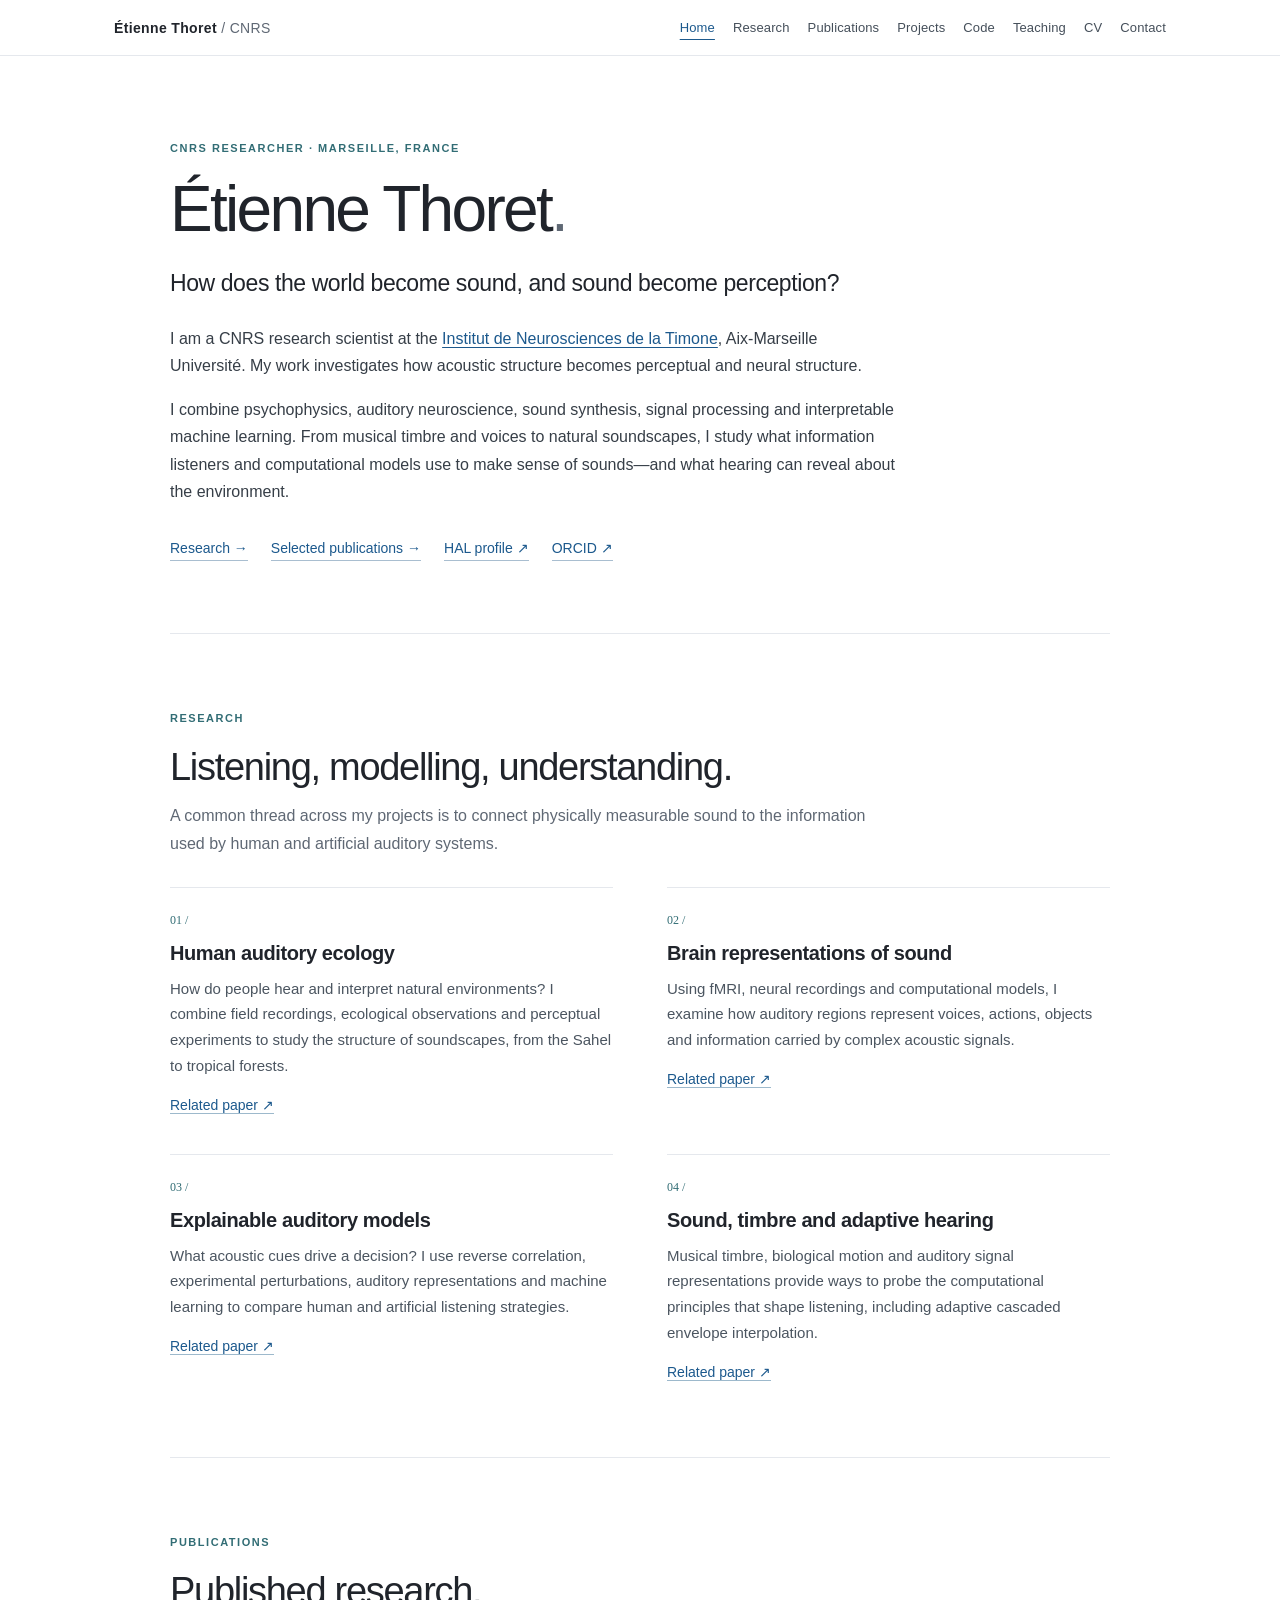
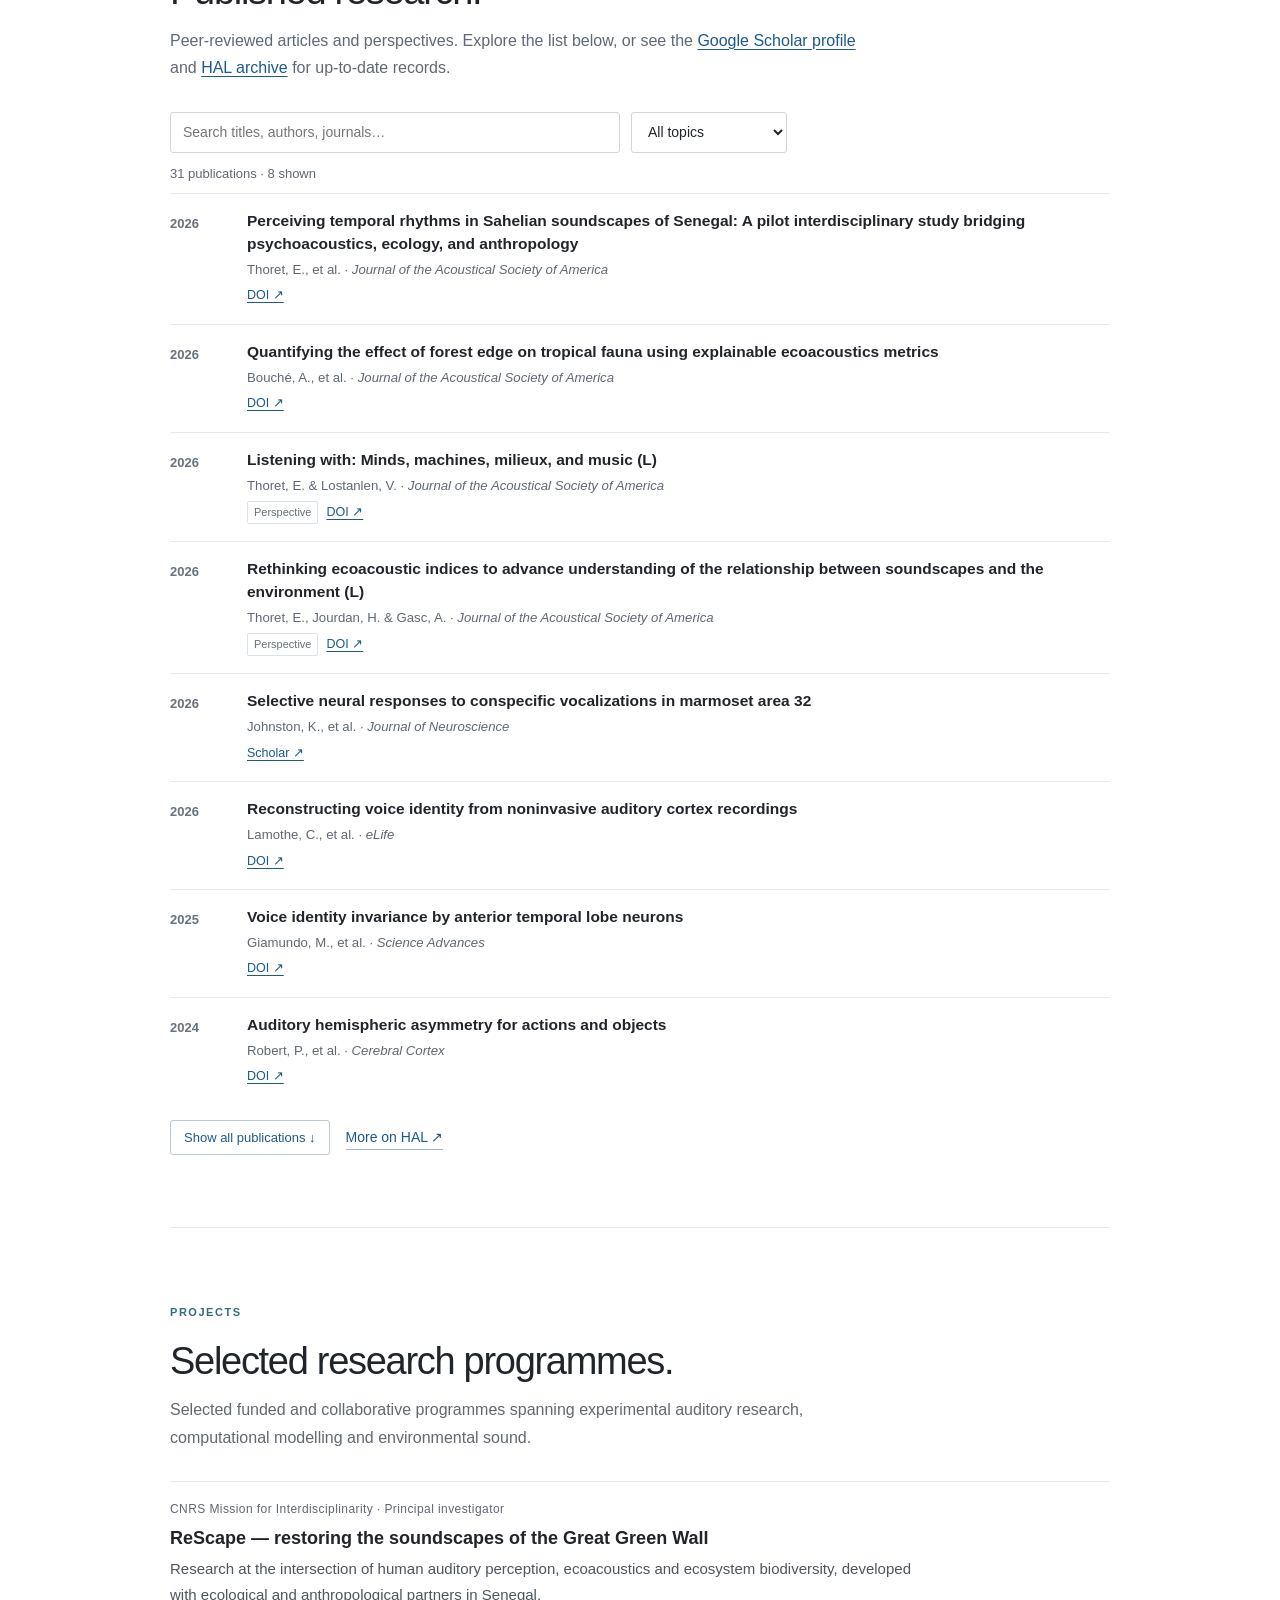
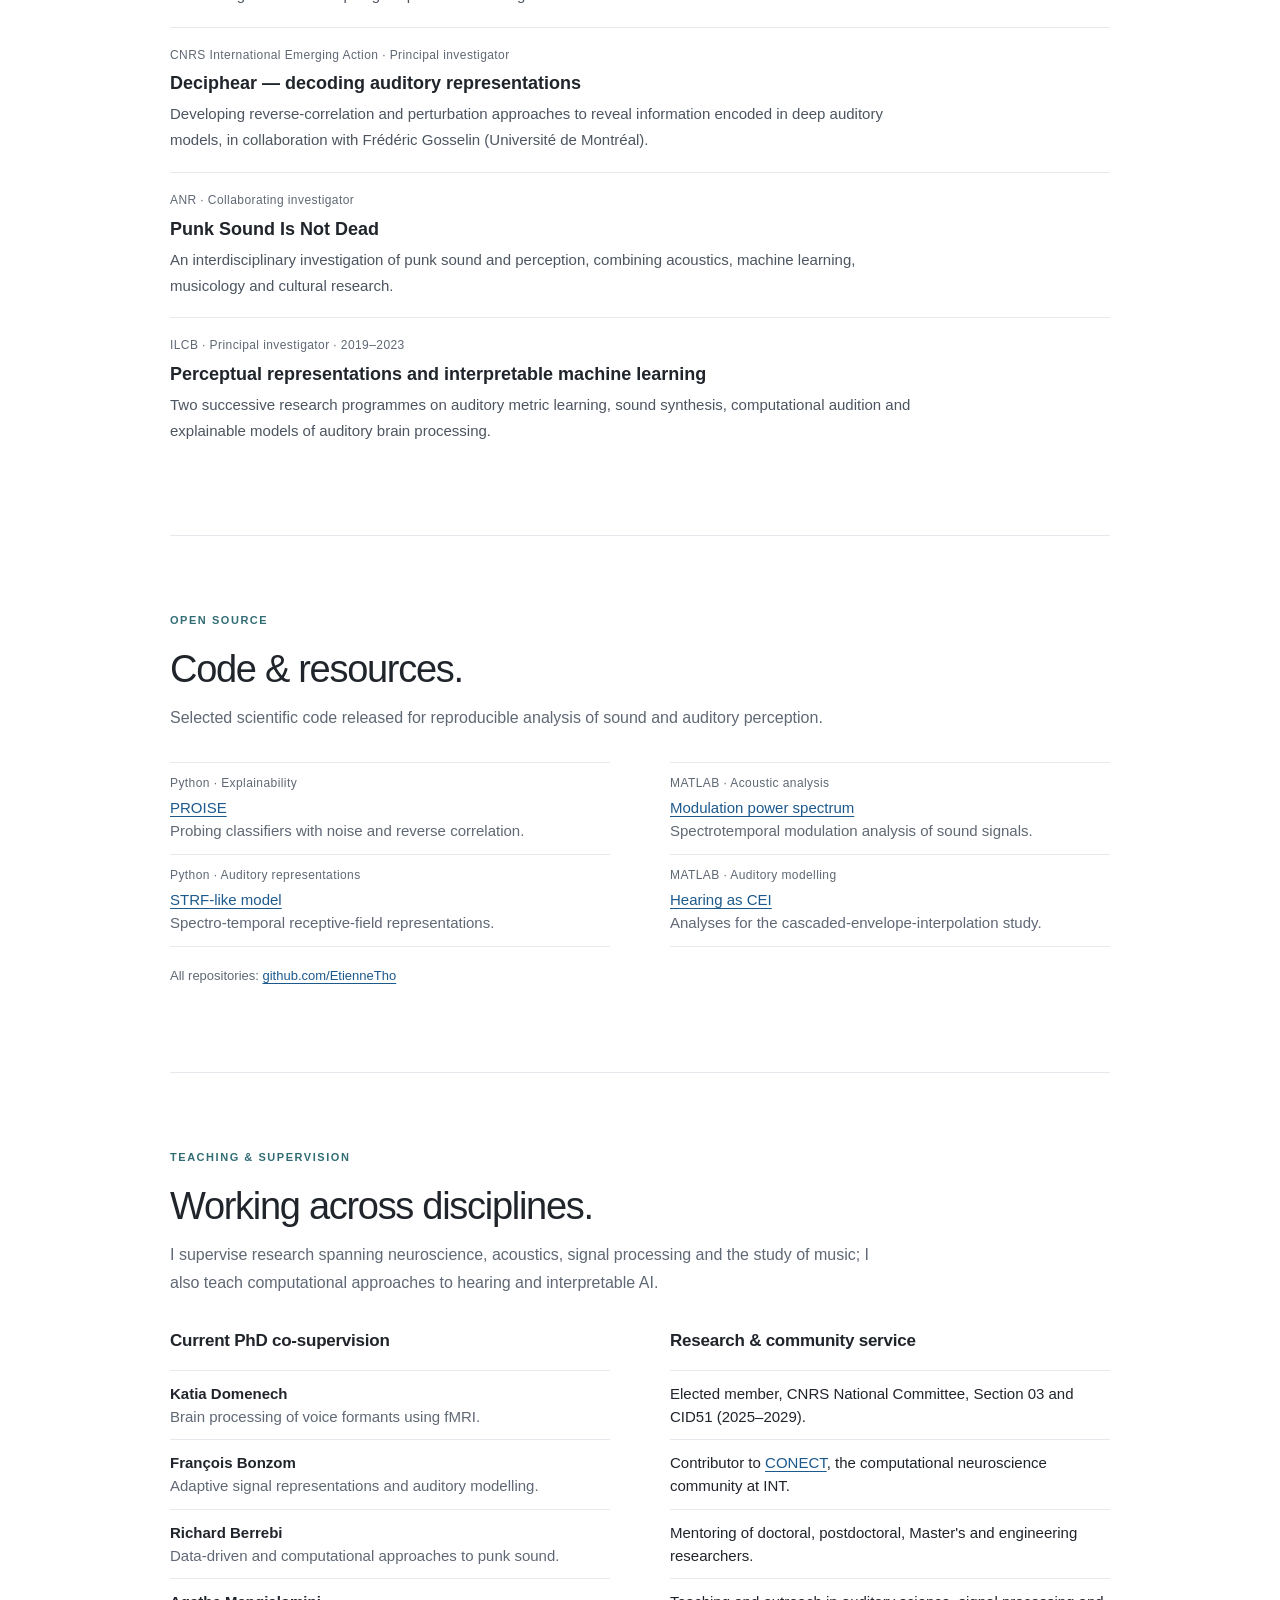
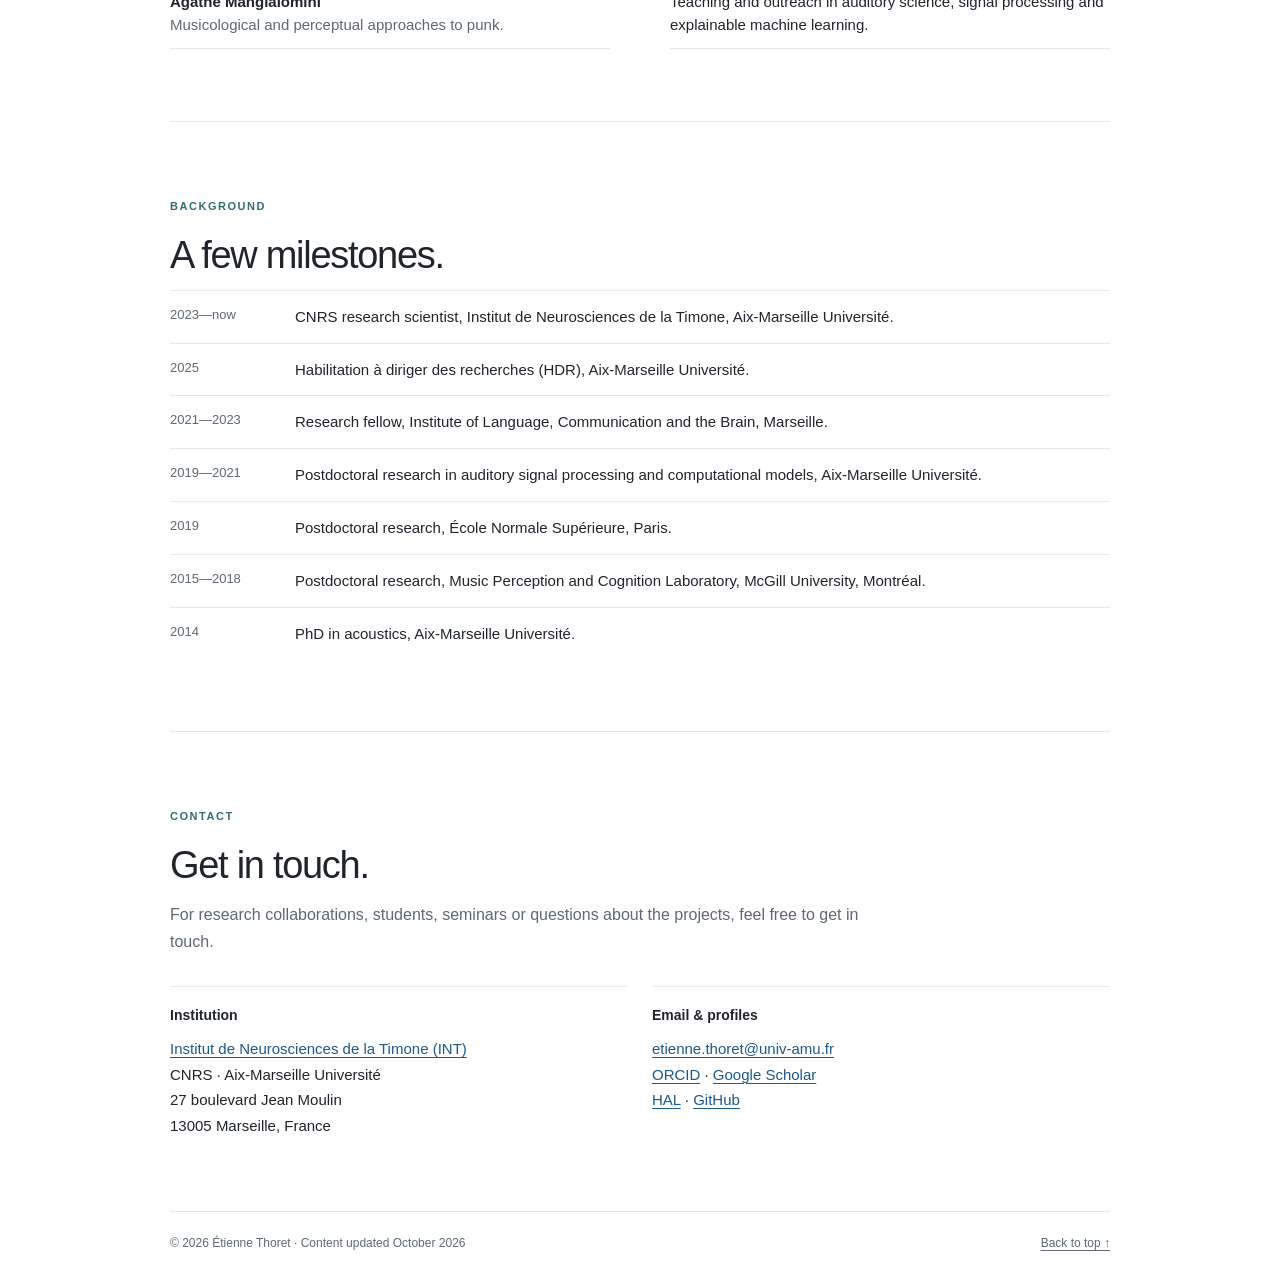
==== index.html @ f586b72f "Initial commit" ====
<!doctype html>
<html lang="en"><head><meta charset="utf-8"><meta name="viewport" content="width=device-width,initial-scale=1"><meta name="theme-color" content="#ffffff"><meta name="robots" content="index, follow"><meta name="description" content="Étienne Thoret — CNRS researcher in auditory neuroscience, auditory perception, human auditory ecology and interpretable machine learning, Marseille, France."><title>Étienne Thoret | Auditory Neuroscience &amp; Human Auditory Ecology</title><link rel="icon" href="data:image/svg+xml,%3Csvg xmlns=%22http://www.w3.org/2000/svg%22 viewBox=%220 0 64 64%22%3E%3Crect width=%2264%22 height=%2264%22 rx=%229%22 fill=%22%2320242b%22/%3E%3Ctext x=%2232%22 y=%2243%22 text-anchor=%22middle%22 font-family=%22Arial,sans-serif%22 font-size=%2228%22 fill=%22white%22%3EET%3C/text%3E%3C/svg%3E"/><style>
:root{--paper:#fff;--ink:#20242b;--muted:#5f6874;--rule:#e5e8ed;--link:#1c598d;--accent:#326d75;--soft:#f7fafb;--body:940px}*{box-sizing:border-box}html{scroll-behavior:smooth;scroll-padding-top:108px}body{margin:0;background:var(--paper);color:var(--ink);font:16px/1.72 -apple-system,BlinkMacSystemFont,"Segoe UI",Roboto,Helvetica,Arial,sans-serif;-webkit-font-smoothing:antialiased}a{color:var(--link);text-decoration:underline;text-decoration-thickness:1px;text-underline-offset:3px}a:hover{color:#113e69}a:focus-visible,button:focus-visible,input:focus-visible,select:focus-visible{outline:3px solid #80a4c0;outline-offset:3px}.site-header{background:#fff;border-bottom:1px solid var(--rule);position:sticky;top:0;z-index:5}.header-inner{max-width:1100px;margin:auto;padding:16px 24px 15px;display:flex;align-items:center;justify-content:space-between;gap:20px}.brand{font-size:14px;font-weight:700;letter-spacing:.025em;color:var(--ink);white-space:nowrap;text-decoration:none}.brand span{font-weight:400;color:var(--muted)}.nav{display:flex;gap:18px;align-items:center;flex-wrap:wrap}.nav a{font-size:13px;letter-spacing:.01em;text-decoration:none;color:#454f5a}.nav a:hover,.nav a.active{color:var(--link);text-decoration:underline;text-underline-offset:7px}.wrap{width:min(calc(100% - 48px),var(--body));margin-inline:auto}.section{padding:75px 0 72px;border-bottom:1px solid var(--rule)}.section:first-child{padding-top:83px}.section:last-child{border:0}.kicker{font-size:11px;font-weight:700;letter-spacing:.14em;text-transform:uppercase;color:var(--accent);margin:0 0 16px}.intro h1{font-size:clamp(41px,6vw,64px);font-weight:500;line-height:1.12;letter-spacing:-.042em;margin:0 0 20px}.intro h1 em{font-style:normal;color:#69737e}.lead{font-size:clamp(19px,2.5vw,23px);line-height:1.53;max-width:790px;letter-spacing:-.018em;margin:0 0 24px}.bodycopy{max-width:725px;color:#363e47}.intro-links{display:flex;gap:13px 23px;flex-wrap:wrap;margin-top:30px;font-size:14px}.intro-links a{text-decoration:none;border-bottom:1px solid #a9bed0}.section-heading{font-weight:500;font-size:clamp(27px,3.5vw,38px);letter-spacing:-.034em;line-height:1.22;margin:0 0 12px}.section-note{margin:0 0 30px;color:var(--muted);max-width:710px}.rule{border:0;border-top:1px solid var(--rule);margin:28px 0}.grid{display:grid;grid-template-columns:repeat(2,minmax(0,1fr));gap:36px 54px}.topic{padding-top:17px;border-top:1px solid var(--rule)}.topic .num{font:12px/1.2 Georgia,serif;color:var(--accent)}.topic h3{font-size:20px;line-height:1.34;font-weight:600;letter-spacing:-.02em;margin:7px 0 9px}.topic p{font-size:15px;line-height:1.72;color:#4b5560;margin:0 0 12px}.text-link{font-size:14px;text-decoration:none;border-bottom:1px solid #9db9cc}.columns{display:grid;grid-template-columns:1fr 1fr;gap:36px 60px}.subheading{font-size:17px;margin:0 0 14px;font-weight:600;letter-spacing:-.014em}.simple-list{list-style:none;padding:0;margin:0}.simple-list li{padding:11px 0;border-top:1px solid var(--rule);font-size:15px;line-height:1.55}.simple-list li:last-child{border-bottom:1px solid var(--rule)}.item-meta{font-size:12px;color:var(--muted);letter-spacing:.035em;display:block;margin-bottom:4px}.project{border-top:1px solid var(--rule);padding:17px 0 19px}.project h3{font-size:18px;line-height:1.4;margin:0 0 5px;font-weight:600}.project p{font-size:15px;color:#4c5560;margin:0;max-width:760px}.project .item-meta{margin-bottom:6px}.pub-controls{display:flex;align-items:center;flex-wrap:wrap;gap:11px;margin-bottom:9px}.searchbox{min-width:min(100%,290px);flex:1 1 300px;max-width:450px}.searchbox input,.pub-controls select{font:14px/1.2 inherit;font-family:inherit;font-size:14px;color:var(--ink);border:1px solid #cfd6dd;background:white;border-radius:3px;min-height:41px;width:100%;padding:9px 12px}.pub-controls select{width:auto;min-width:140px}.pub-count{font-size:13px;color:var(--muted);margin:10px 0 8px}.pub-item[hidden],#pub-empty[hidden],#pub-more[hidden]{display:none!important}.pub-list{list-style:none;padding:0;margin:0}.pub-item{display:grid;grid-template-columns:63px minmax(0,1fr);gap:14px;border-top:1px solid var(--rule);padding:16px 0 17px}.pub-year{font-size:13px;font-weight:700;color:#69727c;padding-top:3px}.pub-title{font-size:15.5px;line-height:1.48;font-weight:600;margin:0 0 4px}.pub-title a{color:var(--ink);text-decoration:none}.pub-title a:hover{color:var(--link);text-decoration:underline}.pub-detail{font-size:13.2px;color:var(--muted);line-height:1.55}.pub-links{margin-top:5px;font-size:12.5px}.pub-tag{font-size:11px;display:inline-block;border:1px solid #dbe2e8;color:#66717b;padding:1px 6px;border-radius:2px;margin-right:8px}.pub-actions{display:flex;align-items:center;gap:16px;flex-wrap:wrap;margin-top:15px}.btn{border:1px solid #bac8d1;padding:9px 13px;border-radius:3px;background:white;color:var(--link);font-size:13px;cursor:pointer}.btn:hover{background:var(--soft)}.empty{padding:24px 0;color:var(--muted);font-size:15px}.timeline{list-style:none;padding:0;margin:0}.timeline li{display:grid;grid-template-columns:105px minmax(0,1fr);gap:20px;border-top:1px solid var(--rule);padding:13px 0;font-size:15px}.timeline .year{font-size:13px;color:var(--muted)}.timeline p{margin:0}.pill-row{display:flex;gap:11px;flex-wrap:wrap;margin-top:15px}.pill-row a{font-size:13px;white-space:nowrap}.contact-grid{display:grid;grid-template-columns:1fr 1fr;gap:24px}.contact-block{border-top:1px solid var(--rule);padding-top:16px}.contact-block h3{font-size:14px;margin:0 0 9px}.contact-block p{margin:0;font-size:15px;line-height:1.72}.footer{border-top:1px solid var(--rule);font-size:12px;color:var(--muted);padding:21px 0 34px;display:flex;justify-content:space-between;gap:20px;flex-wrap:wrap}.footer a{color:inherit}.skip{position:absolute;left:-9999px;top:auto}.skip:focus{left:14px;top:12px;z-index:20;background:white;padding:8px}.subtle{color:var(--muted)}.note{font-size:13px;color:var(--muted)}.top-link{white-space:nowrap}::selection{background:#dce9ef}@media(max-width:780px){.header-inner{align-items:flex-start;flex-direction:column;gap:9px;padding:13px 22px}.nav{flex-wrap:nowrap;overflow-x:auto;max-width:calc(100vw - 44px);gap:17px;padding:0 0 4px}.nav a{flex:none}.wrap{width:calc(100% - 44px)}.section{padding:57px 0 54px}.section:first-child{padding-top:55px}.grid,.columns,.contact-grid{grid-template-columns:1fr;gap:22px}.intro h1{font-size:43px}.lead{font-size:19px}.pub-item{grid-template-columns:44px minmax(0,1fr);gap:11px}.pub-controls select{flex:1 1 130px;min-width:0}.timeline li{grid-template-columns:80px 1fr;gap:12px}.section-heading{font-size:31px}}@media(prefers-reduced-motion:reduce){html{scroll-behavior:auto}}
</style></head><body>
<a class="skip" href="#main">Skip to content</a>
<header class="site-header"><div class="header-inner"><a href="#home" class="brand">Étienne Thoret <span>/ CNRS</span></a><nav class="nav" aria-label="Main navigation"><a href="#home">Home</a><a href="#research">Research</a><a href="#publications">Publications</a><a href="#projects">Projects</a><a href="#software">Code</a><a href="#teaching">Teaching</a><a href="#about">CV</a><a href="#contact">Contact</a></nav></div></header>
<main id="main" class="wrap">
<section class="section intro" id="home" aria-labelledby="welcome-title">
  <p class="kicker">CNRS researcher · Marseille, France</p>
  <h1 id="welcome-title">Étienne Thoret<span class="subtle">.</span></h1>
  <p class="lead">How does the world become sound, and sound become perception?</p>
  <div class="bodycopy"><p>I am a CNRS research scientist at the <a href="https://www.int.univ-amu.fr/" target="_blank" rel="noopener noreferrer">Institut de Neurosciences de la Timone</a>, Aix-Marseille Université. My work investigates how acoustic structure becomes perceptual and neural structure.</p>
  <p>I combine psychophysics, auditory neuroscience, sound synthesis, signal processing and interpretable machine learning. From musical timbre and voices to natural soundscapes, I study what information listeners and computational models use to make sense of sounds—and what hearing can reveal about the environment.</p></div>
  <div class="intro-links"><a href="#research">Research →</a><a href="#publications">Selected publications →</a><a href="https://cv.hal.science/ethoret" target="_blank" rel="noopener noreferrer">HAL profile ↗</a><a href="https://orcid.org/0000-0002-8214-6278" target="_blank" rel="noopener noreferrer">ORCID ↗</a></div>
</section>

<section class="section" id="research" aria-labelledby="research-title">
  <p class="kicker">Research</p><h2 class="section-heading" id="research-title">Listening, modelling, understanding.</h2>
  <p class="section-note">A common thread across my projects is to connect physically measurable sound to the information used by human and artificial auditory systems.</p>
  <div class="grid">
    <article class="topic"><span class="num">01 /</span><h3>Human auditory ecology</h3><p>How do people hear and interpret natural environments? I combine field recordings, ecological observations and perceptual experiments to study the structure of soundscapes, from the Sahel to tropical forests.</p><a class="text-link" href="https://doi.org/10.1121/10.0044362" target="_blank" rel="noopener noreferrer">Related paper ↗</a></article>
    <article class="topic"><span class="num">02 /</span><h3>Brain representations of sound</h3><p>Using fMRI, neural recordings and computational models, I examine how auditory regions represent voices, actions, objects and information carried by complex acoustic signals.</p><a class="text-link" href="https://doi.org/10.1093/cercor/bhae292" target="_blank" rel="noopener noreferrer">Related paper ↗</a></article>
    <article class="topic"><span class="num">03 /</span><h3>Explainable auditory models</h3><p>What acoustic cues drive a decision? I use reverse correlation, experimental perturbations, auditory representations and machine learning to compare human and artificial listening strategies.</p><a class="text-link" href="https://doi.org/10.1016/j.jneumeth.2021.109297" target="_blank" rel="noopener noreferrer">Related paper ↗</a></article>
    <article class="topic"><span class="num">04 /</span><h3>Sound, timbre and adaptive hearing</h3><p>Musical timbre, biological motion and auditory signal representations provide ways to probe the computational principles that shape listening, including adaptive cascaded envelope interpolation.</p><a class="text-link" href="https://doi.org/10.1038/s42003-023-05040-5" target="_blank" rel="noopener noreferrer">Related paper ↗</a></article>
  </div>
</section>

<section class="section" id="publications" aria-labelledby="pub-title">
  <p class="kicker">Publications</p><h2 class="section-heading" id="pub-title">Published research.</h2>
  <p class="section-note">Peer-reviewed articles and perspectives. Explore the list below, or see the <a href="https://scholar.google.com/citations?user=mmriWWoAAAAJ" target="_blank" rel="noopener noreferrer">Google Scholar profile</a> and <a href="https://cv.hal.science/ethoret" target="_blank" rel="noopener noreferrer">HAL archive</a> for up-to-date records.</p>
  <div class="pub-controls"><label class="searchbox"><span class="sr-only" style="position:absolute;width:1px;height:1px;overflow:hidden;clip:rect(0,0,0,0)">Search publications</span><input id="pub-search" type="search" placeholder="Search titles, authors, journals…" aria-label="Search publications"></label><select id="pub-topic" aria-label="Filter by topic"><option value="">All topics</option><option>Ecoacoustics</option><option>Neural coding</option><option>Machine learning</option><option>Sound perception</option></select></div>
  <p id="pub-count" class="pub-count" aria-live="polite"></p>
  <ol class="pub-list"><li class="pub-item" data-year="2026" data-topic="Ecoacoustics" data-kind="Research" data-search="perceiving temporal rhythms in sahelian soundscapes of senegal: a pilot interdisciplinary study bridging psychoacoustics, ecology, and anthropology thoret, e., et al. journal of the acoustical society of america 2026 ecoacoustics"><span class="pub-year">2026</span><div><p class="pub-title"><a href="https://doi.org/10.1121/10.0044362" target="_blank" rel="noopener noreferrer">Perceiving temporal rhythms in Sahelian soundscapes of Senegal: A pilot interdisciplinary study bridging psychoacoustics, ecology, and anthropology</a></p><div class="pub-detail">Thoret, E., et al. · <em>Journal of the Acoustical Society of America</em></div><div class="pub-links"><a href="https://doi.org/10.1121/10.0044362" target="_blank" rel="noopener noreferrer">DOI ↗</a></div></div></li><li class="pub-item" data-year="2026" data-topic="Ecoacoustics" data-kind="Research" data-search="quantifying the effect of forest edge on tropical fauna using explainable ecoacoustics metrics bouché, a., et al. journal of the acoustical society of america 2026 ecoacoustics"><span class="pub-year">2026</span><div><p class="pub-title"><a href="https://doi.org/10.1121/10.0043951" target="_blank" rel="noopener noreferrer">Quantifying the effect of forest edge on tropical fauna using explainable ecoacoustics metrics</a></p><div class="pub-detail">Bouché, A., et al. · <em>Journal of the Acoustical Society of America</em></div><div class="pub-links"><a href="https://doi.org/10.1121/10.0043951" target="_blank" rel="noopener noreferrer">DOI ↗</a></div></div></li><li class="pub-item" data-year="2026" data-topic="Ecoacoustics" data-kind="Perspective" data-search="listening with: minds, machines, milieux, and music (l) thoret, e. &amp; lostanlen, v. journal of the acoustical society of america 2026 ecoacoustics"><span class="pub-year">2026</span><div><p class="pub-title"><a href="https://doi.org/10.1121/10.0043893" target="_blank" rel="noopener noreferrer">Listening with: Minds, machines, milieux, and music (L)</a></p><div class="pub-detail">Thoret, E. &amp; Lostanlen, V. · <em>Journal of the Acoustical Society of America</em></div><div class="pub-links"><span class="pub-tag">Perspective</span><a href="https://doi.org/10.1121/10.0043893" target="_blank" rel="noopener noreferrer">DOI ↗</a></div></div></li><li class="pub-item" data-year="2026" data-topic="Ecoacoustics" data-kind="Perspective" data-search="rethinking ecoacoustic indices to advance understanding of the relationship between soundscapes and the environment (l) thoret, e., jourdan, h. &amp; gasc, a. journal of the acoustical society of america 2026 ecoacoustics"><span class="pub-year">2026</span><div><p class="pub-title"><a href="https://doi.org/10.1121/10.0043166" target="_blank" rel="noopener noreferrer">Rethinking ecoacoustic indices to advance understanding of the relationship between soundscapes and the environment (L)</a></p><div class="pub-detail">Thoret, E., Jourdan, H. &amp; Gasc, A. · <em>Journal of the Acoustical Society of America</em></div><div class="pub-links"><span class="pub-tag">Perspective</span><a href="https://doi.org/10.1121/10.0043166" target="_blank" rel="noopener noreferrer">DOI ↗</a></div></div></li><li class="pub-item" data-year="2026" data-topic="Neural coding" data-kind="Research" data-search="selective neural responses to conspecific vocalizations in marmoset area 32 johnston, k., et al. journal of neuroscience 2026 neural coding"><span class="pub-year">2026</span><div><p class="pub-title"><a href="https://scholar.google.com/citations?user=mmriWWoAAAAJ" target="_blank" rel="noopener noreferrer">Selective neural responses to conspecific vocalizations in marmoset area 32</a></p><div class="pub-detail">Johnston, K., et al. · <em>Journal of Neuroscience</em></div><div class="pub-links"><a href="https://scholar.google.com/citations?user=mmriWWoAAAAJ" target="_blank" rel="noopener noreferrer">Scholar ↗</a></div></div></li><li class="pub-item" data-year="2026" data-topic="Neural coding" data-kind="Research" data-search="reconstructing voice identity from noninvasive auditory cortex recordings lamothe, c., et al. elife 2026 neural coding"><span class="pub-year">2026</span><div><p class="pub-title"><a href="https://doi.org/10.7554/eLife.98047.3" target="_blank" rel="noopener noreferrer">Reconstructing voice identity from noninvasive auditory cortex recordings</a></p><div class="pub-detail">Lamothe, C., et al. · <em>eLife</em></div><div class="pub-links"><a href="https://doi.org/10.7554/eLife.98047.3" target="_blank" rel="noopener noreferrer">DOI ↗</a></div></div></li><li class="pub-item" data-year="2025" data-topic="Neural coding" data-kind="Research" data-search="voice identity invariance by anterior temporal lobe neurons giamundo, m., et al. science advances 2025 neural coding"><span class="pub-year">2025</span><div><p class="pub-title"><a href="https://doi.org/10.1126/sciadv.adv7033" target="_blank" rel="noopener noreferrer">Voice identity invariance by anterior temporal lobe neurons</a></p><div class="pub-detail">Giamundo, M., et al. · <em>Science Advances</em></div><div class="pub-links"><a href="https://doi.org/10.1126/sciadv.adv7033" target="_blank" rel="noopener noreferrer">DOI ↗</a></div></div></li><li class="pub-item" data-year="2024" data-topic="Neural coding" data-kind="Research" data-search="auditory hemispheric asymmetry for actions and objects robert, p., et al. cerebral cortex 2024 neural coding"><span class="pub-year">2024</span><div><p class="pub-title"><a href="https://doi.org/10.1093/cercor/bhae292" target="_blank" rel="noopener noreferrer">Auditory hemispheric asymmetry for actions and objects</a></p><div class="pub-detail">Robert, P., et al. · <em>Cerebral Cortex</em></div><div class="pub-links"><a href="https://doi.org/10.1093/cercor/bhae292" target="_blank" rel="noopener noreferrer">DOI ↗</a></div></div></li><li class="pub-item" data-year="2024" data-topic="Neural coding" data-kind="Research" data-search="a population of neurons selective for human voice in the monkey brain giamundo, m., et al. proceedings of the national academy of sciences 2024 neural coding"><span class="pub-year">2024</span><div><p class="pub-title"><a href="https://doi.org/10.1073/pnas.2405588121" target="_blank" rel="noopener noreferrer">A population of neurons selective for human voice in the monkey brain</a></p><div class="pub-detail">Giamundo, M., et al. · <em>Proceedings of the National Academy of Sciences</em></div><div class="pub-links"><a href="https://doi.org/10.1073/pnas.2405588121" target="_blank" rel="noopener noreferrer">DOI ↗</a></div></div></li><li class="pub-item" data-year="2024" data-topic="Sound perception" data-kind="Research" data-search="the high/low frequency balance drives the perception of complex vibrations bernard, c., thoret, e., huloux, n. &amp; ystad, s. ieee transactions on haptics 2024 sound perception"><span class="pub-year">2024</span><div><p class="pub-title"><a href="https://doi.org/10.1109/TOH.2024.3371264" target="_blank" rel="noopener noreferrer">The high/low frequency balance drives the perception of complex vibrations</a></p><div class="pub-detail">Bernard, C., Thoret, E., Huloux, N. &amp; Ystad, S. · <em>IEEE Transactions on Haptics</em></div><div class="pub-links"><a href="https://doi.org/10.1109/TOH.2024.3371264" target="_blank" rel="noopener noreferrer">DOI ↗</a></div></div></li><li class="pub-item" data-year="2024" data-topic="Machine learning" data-kind="Research" data-search="sleep deprivation detected by voice analysis thoret, e., et al. plos computational biology 2024 machine learning"><span class="pub-year">2024</span><div><p class="pub-title"><a href="https://doi.org/10.1371/journal.pcbi.1011849" target="_blank" rel="noopener noreferrer">Sleep deprivation detected by voice analysis</a></p><div class="pub-detail">Thoret, E., et al. · <em>PLOS Computational Biology</em></div><div class="pub-links"><a href="https://doi.org/10.1371/journal.pcbi.1011849" target="_blank" rel="noopener noreferrer">DOI ↗</a></div></div></li><li class="pub-item" data-year="2023" data-topic="Machine learning" data-kind="Perspective" data-search="a window on human and artificial cognition with reverse correlation thoret, e. nature reviews psychology 2023 machine learning"><span class="pub-year">2023</span><div><p class="pub-title"><a href="https://doi.org/10.1038/s44159-023-00239-z" target="_blank" rel="noopener noreferrer">A window on human and artificial cognition with reverse correlation</a></p><div class="pub-detail">Thoret, E. · <em>Nature Reviews Psychology</em></div><div class="pub-links"><span class="pub-tag">Perspective</span><a href="https://doi.org/10.1038/s44159-023-00239-z" target="_blank" rel="noopener noreferrer">DOI ↗</a></div></div></li><li class="pub-item" data-year="2023" data-topic="Sound perception" data-kind="Research" data-search="hearing as adaptive cascaded envelope interpolation thoret, e., ystad, s. &amp; kronland-martinet, r. communications biology 2023 sound perception"><span class="pub-year">2023</span><div><p class="pub-title"><a href="https://doi.org/10.1038/s42003-023-05040-5" target="_blank" rel="noopener noreferrer">Hearing as adaptive cascaded envelope interpolation</a></p><div class="pub-detail">Thoret, E., Ystad, S. &amp; Kronland-Martinet, R. · <em>Communications Biology</em></div><div class="pub-links"><a href="https://doi.org/10.1038/s42003-023-05040-5" target="_blank" rel="noopener noreferrer">DOI ↗</a></div></div></li><li class="pub-item" data-year="2023" data-topic="Sound perception" data-kind="Research" data-search="hearing elliptic movements reveals the imprint of action on prototypical geometries thoret, e., et al. cognition 2023 sound perception"><span class="pub-year">2023</span><div><p class="pub-title"><a href="https://doi.org/10.1016/j.cognition.2023.105478" target="_blank" rel="noopener noreferrer">Hearing elliptic movements reveals the imprint of action on prototypical geometries</a></p><div class="pub-detail">Thoret, E., et al. · <em>Cognition</em></div><div class="pub-links"><a href="https://doi.org/10.1016/j.cognition.2023.105478" target="_blank" rel="noopener noreferrer">DOI ↗</a></div></div></li><li class="pub-item" data-year="2023" data-topic="Sound perception" data-kind="Research" data-search="timbral cues for learning to generalize musical instrument identity across pitch register mcadams, s., et al. journal of the acoustical society of america 2023 sound perception"><span class="pub-year">2023</span><div><p class="pub-title"><a href="https://doi.org/10.1121/10.0017100" target="_blank" rel="noopener noreferrer">Timbral cues for learning to generalize musical instrument identity across pitch register</a></p><div class="pub-detail">McAdams, S., et al. · <em>Journal of the Acoustical Society of America</em></div><div class="pub-links"><a href="https://doi.org/10.1121/10.0017100" target="_blank" rel="noopener noreferrer">DOI ↗</a></div></div></li><li class="pub-item" data-year="2023" data-topic="Neural coding" data-kind="Research" data-search="the temporal voice areas are not “just” speech areas trapeau, r., thoret, e. &amp; belin, p. frontiers in neuroscience 2023 neural coding"><span class="pub-year">2023</span><div><p class="pub-title"><a href="https://doi.org/10.3389/fnins.2022.1075288" target="_blank" rel="noopener noreferrer">The temporal voice areas are not “just” speech areas</a></p><div class="pub-detail">Trapeau, R., Thoret, E. &amp; Belin, P. · <em>Frontiers in Neuroscience</em></div><div class="pub-links"><a href="https://doi.org/10.3389/fnins.2022.1075288" target="_blank" rel="noopener noreferrer">DOI ↗</a></div></div></li><li class="pub-item" data-year="2022" data-topic="Sound perception" data-kind="Research" data-search="tactile perception of auditory roughness bernard, c., et al. jasa express letters 2022 sound perception"><span class="pub-year">2022</span><div><p class="pub-title"><a href="https://doi.org/10.1121/10.0016603" target="_blank" rel="noopener noreferrer">Tactile perception of auditory roughness</a></p><div class="pub-detail">Bernard, C., et al. · <em>JASA Express Letters</em></div><div class="pub-links"><a href="https://doi.org/10.1121/10.0016603" target="_blank" rel="noopener noreferrer">DOI ↗</a></div></div></li><li class="pub-item" data-year="2021" data-topic="Machine learning" data-kind="Research" data-search="probing machine-learning classifiers using noise, bubbles, and reverse correlation thoret, e., andrillon, t., léger, d. &amp; pressnitzer, d. journal of neuroscience methods 2021 machine learning"><span class="pub-year">2021</span><div><p class="pub-title"><a href="https://doi.org/10.1016/j.jneumeth.2021.109297" target="_blank" rel="noopener noreferrer">Probing machine-learning classifiers using noise, bubbles, and reverse correlation</a></p><div class="pub-detail">Thoret, E., Andrillon, T., Léger, D. &amp; Pressnitzer, D. · <em>Journal of Neuroscience Methods</em></div><div class="pub-links"><a href="https://doi.org/10.1016/j.jneumeth.2021.109297" target="_blank" rel="noopener noreferrer">DOI ↗</a></div></div></li><li class="pub-item" data-year="2021" data-topic="Sound perception" data-kind="Research" data-search="instrument timbre enhances perceptual segregation in orchestral music fischer, m., et al. music perception 2021 sound perception"><span class="pub-year">2021</span><div><p class="pub-title"><a href="https://doi.org/10.1525/mp.2021.38.5.473" target="_blank" rel="noopener noreferrer">Instrument timbre enhances perceptual segregation in orchestral music</a></p><div class="pub-detail">Fischer, M., et al. · <em>Music Perception</em></div><div class="pub-links"><a href="https://doi.org/10.1525/mp.2021.38.5.473" target="_blank" rel="noopener noreferrer">DOI ↗</a></div></div></li><li class="pub-item" data-year="2021" data-topic="Sound perception" data-kind="Research" data-search="learning metrics on spectrotemporal modulations reveals the perception of musical instrument timbre thoret, e., caramiaux, b., depalle, p. &amp; mcadams, s. nature human behaviour 2021 sound perception"><span class="pub-year">2021</span><div><p class="pub-title"><a href="https://doi.org/10.1038/s41562-020-00987-5" target="_blank" rel="noopener noreferrer">Learning metrics on spectrotemporal modulations reveals the perception of musical instrument timbre</a></p><div class="pub-detail">Thoret, E., Caramiaux, B., Depalle, P. &amp; McAdams, S. · <em>Nature Human Behaviour</em></div><div class="pub-links"><a href="https://doi.org/10.1038/s41562-020-00987-5" target="_blank" rel="noopener noreferrer">DOI ↗</a></div></div></li><li class="pub-item" data-year="2020" data-topic="Sound perception" data-kind="Research" data-search="semantic dimensions of sound mass music: an exploration of mappings between perceptual and acoustical domains noble, j., et al. music perception 2020 sound perception"><span class="pub-year">2020</span><div><p class="pub-title"><a href="https://doi.org/10.1525/mp.2020.38.2.214" target="_blank" rel="noopener noreferrer">Semantic dimensions of sound mass music: An exploration of mappings between perceptual and acoustical domains</a></p><div class="pub-detail">Noble, J., et al. · <em>Music Perception</em></div><div class="pub-links"><a href="https://doi.org/10.1525/mp.2020.38.2.214" target="_blank" rel="noopener noreferrer">DOI ↗</a></div></div></li><li class="pub-item" data-year="2020" data-topic="Ecoacoustics" data-kind="Research" data-search="characterizing amplitude and frequency modulation cues in natural soundscapes: a pilot study on four habitats of a biosphere reserve thoret, e., varnet, l., et al. journal of the acoustical society of america 2020 ecoacoustics"><span class="pub-year">2020</span><div><p class="pub-title"><a href="https://doi.org/10.1121/10.0001174" target="_blank" rel="noopener noreferrer">Characterizing amplitude and frequency modulation cues in natural soundscapes: A pilot study on four habitats of a biosphere reserve</a></p><div class="pub-detail">Thoret, E., Varnet, L., et al. · <em>Journal of the Acoustical Society of America</em></div><div class="pub-links"><a href="https://doi.org/10.1121/10.0001174" target="_blank" rel="noopener noreferrer">DOI ↗</a></div></div></li><li class="pub-item" data-year="2017" data-topic="Sound perception" data-kind="Research" data-search="perceptually salient regions of the modulation power spectrum for musical instrument identification thoret, e., depalle, p. &amp; mcadams, s. frontiers in psychology 2017 sound perception"><span class="pub-year">2017</span><div><p class="pub-title"><a href="https://doi.org/10.3389/fpsyg.2017.00587" target="_blank" rel="noopener noreferrer">Perceptually salient regions of the modulation power spectrum for musical instrument identification</a></p><div class="pub-detail">Thoret, E., Depalle, P. &amp; McAdams, S. · <em>Frontiers in Psychology</em></div><div class="pub-links"><a href="https://doi.org/10.3389/fpsyg.2017.00587" target="_blank" rel="noopener noreferrer">DOI ↗</a></div></div></li><li class="pub-item" data-year="2016" data-topic="Sound perception" data-kind="Research" data-search="perceptually salient spectro-temporal modulations for recognition of sustained musical instruments thoret, e., depalle, p. &amp; mcadams, s. journal of the acoustical society of america 2016 sound perception"><span class="pub-year">2016</span><div><p class="pub-title"><a href="https://doi.org/10.1121/1.4971204" target="_blank" rel="noopener noreferrer">Perceptually salient spectro-temporal modulations for recognition of sustained musical instruments</a></p><div class="pub-detail">Thoret, E., Depalle, P. &amp; McAdams, S. · <em>Journal of the Acoustical Society of America</em></div><div class="pub-links"><a href="https://doi.org/10.1121/1.4971204" target="_blank" rel="noopener noreferrer">DOI ↗</a></div></div></li><li class="pub-item" data-year="2016" data-topic="Sound perception" data-kind="Research" data-search="eluding the physical constraints in a nonlinear interaction sound synthesis model for gesture guidance thoret, e., et al. applied sciences 2016 sound perception"><span class="pub-year">2016</span><div><p class="pub-title"><a href="https://doi.org/10.3390/app6070192" target="_blank" rel="noopener noreferrer">Eluding the physical constraints in a nonlinear interaction sound synthesis model for gesture guidance</a></p><div class="pub-detail">Thoret, E., et al. · <em>Applied Sciences</em></div><div class="pub-links"><a href="https://doi.org/10.3390/app6070192" target="_blank" rel="noopener noreferrer">DOI ↗</a></div></div></li><li class="pub-item" data-year="2016" data-topic="Sound perception" data-kind="Research" data-search="seeing circles and drawing ellipses: when sound biases reproduction of visual motion thoret, e., et al. plos one 2016 sound perception"><span class="pub-year">2016</span><div><p class="pub-title"><a href="https://doi.org/10.1371/journal.pone.0154475" target="_blank" rel="noopener noreferrer">Seeing circles and drawing ellipses: When sound biases reproduction of visual motion</a></p><div class="pub-detail">Thoret, E., et al. · <em>PLOS ONE</em></div><div class="pub-links"><a href="https://doi.org/10.1371/journal.pone.0154475" target="_blank" rel="noopener noreferrer">DOI ↗</a></div></div></li><li class="pub-item" data-year="2016" data-topic="Sound perception" data-kind="Research" data-search="when eyes drive hand: influence of non-biological motion on visuo-motor coupling thoret, e., et al. neuroscience letters 2016 sound perception"><span class="pub-year">2016</span><div><p class="pub-title"><a href="https://doi.org/10.1016/j.neulet.2015.12.022" target="_blank" rel="noopener noreferrer">When eyes drive hand: Influence of non-biological motion on visuo-motor coupling</a></p><div class="pub-detail">Thoret, E., et al. · <em>Neuroscience Letters</em></div><div class="pub-links"><a href="https://doi.org/10.1016/j.neulet.2015.12.022" target="_blank" rel="noopener noreferrer">DOI ↗</a></div></div></li><li class="pub-item" data-year="2015" data-topic="Sound perception" data-kind="Research" data-search="the effect of real-time auditory feedback on learning new characters danna, j., et al. human movement science 2015 sound perception"><span class="pub-year">2015</span><div><p class="pub-title"><a href="https://doi.org/10.1016/j.humov.2014.12.002" target="_blank" rel="noopener noreferrer">The effect of real-time auditory feedback on learning new characters</a></p><div class="pub-detail">Danna, J., et al. · <em>Human Movement Science</em></div><div class="pub-links"><a href="https://doi.org/10.1016/j.humov.2014.12.002" target="_blank" rel="noopener noreferrer">DOI ↗</a></div></div></li><li class="pub-item" data-year="2014" data-topic="Sound perception" data-kind="Research" data-search="an intuitive synthesizer of continuous interaction sounds: rubbing, scratching and rolling conan, s., et al. computer music journal 2014 sound perception"><span class="pub-year">2014</span><div><p class="pub-title"><a href="https://doi.org/10.1162/COMJ_a_00266" target="_blank" rel="noopener noreferrer">An intuitive synthesizer of continuous interaction sounds: Rubbing, scratching and rolling</a></p><div class="pub-detail">Conan, S., et al. · <em>Computer Music Journal</em></div><div class="pub-links"><a href="https://doi.org/10.1162/COMJ_a_00266" target="_blank" rel="noopener noreferrer">DOI ↗</a></div></div></li><li class="pub-item" data-year="2014" data-topic="Sound perception" data-kind="Research" data-search="from sound to shape: auditory perception of drawing movements thoret, e., et al. journal of experimental psychology: human perception and performance 2014 sound perception"><span class="pub-year">2014</span><div><p class="pub-title"><a href="https://doi.org/10.1037/a0035441" target="_blank" rel="noopener noreferrer">From sound to shape: Auditory perception of drawing movements</a></p><div class="pub-detail">Thoret, E., et al. · <em>Journal of Experimental Psychology: Human Perception and Performance</em></div><div class="pub-links"><a href="https://doi.org/10.1037/a0035441" target="_blank" rel="noopener noreferrer">DOI ↗</a></div></div></li><li class="pub-item" data-year="2012" data-topic="Sound perception" data-kind="Research" data-search="sonifier l’écriture: un outil pour le diagnostic et la remédiation de la dysgraphie danna, j., et al. développements 2012 sound perception"><span class="pub-year">2012</span><div><p class="pub-title"><a href="https://doi.org/10.3917/devel.012.0032" target="_blank" rel="noopener noreferrer">Sonifier l’écriture: Un outil pour le diagnostic et la remédiation de la dysgraphie</a></p><div class="pub-detail">Danna, J., et al. · <em>Développements</em></div><div class="pub-links"><a href="https://doi.org/10.3917/devel.012.0032" target="_blank" rel="noopener noreferrer">DOI ↗</a></div></div></li></ol><p class="empty" id="pub-empty" hidden>No publications match your search.</p>
  <div class="pub-actions"><button id="pub-more" class="btn" type="button">Show all publications ↓</button><a class="text-link" href="https://cv.hal.science/ethoret" target="_blank" rel="noopener noreferrer">More on HAL ↗</a></div>
</section>

<section class="section" id="projects" aria-labelledby="projects-title">
  <p class="kicker">Projects</p><h2 class="section-heading" id="projects-title">Selected research programmes.</h2>
  <p class="section-note">Selected funded and collaborative programmes spanning experimental auditory research, computational modelling and environmental sound.</p>
  <article class="project"><span class="item-meta">CNRS Mission for Interdisciplinarity · Principal investigator</span><h3>ReScape — restoring the soundscapes of the Great Green Wall</h3><p>Research at the intersection of human auditory perception, ecoacoustics and ecosystem biodiversity, developed with ecological and anthropological partners in Senegal.</p></article>
  <article class="project"><span class="item-meta">CNRS International Emerging Action · Principal investigator</span><h3>Deciphear — decoding auditory representations</h3><p>Developing reverse-correlation and perturbation approaches to reveal information encoded in deep auditory models, in collaboration with Frédéric Gosselin (Université de Montréal).</p></article>
  <article class="project"><span class="item-meta">ANR · Collaborating investigator</span><h3>Punk Sound Is Not Dead</h3><p>An interdisciplinary investigation of punk sound and perception, combining acoustics, machine learning, musicology and cultural research.</p></article>
  <article class="project"><span class="item-meta">ILCB · Principal investigator · 2019–2023</span><h3>Perceptual representations and interpretable machine learning</h3><p>Two successive research programmes on auditory metric learning, sound synthesis, computational audition and explainable models of auditory brain processing.</p></article>
</section>

<section class="section" id="software" aria-labelledby="software-title">
  <p class="kicker">Open source</p><h2 class="section-heading" id="software-title">Code &amp; resources.</h2>
  <p class="section-note">Selected scientific code released for reproducible analysis of sound and auditory perception.</p>
  <div class="columns"><ul class="simple-list"><li><span class="item-meta">Python · Explainability</span><a href="https://github.com/EtienneTho/proise" target="_blank" rel="noopener noreferrer">PROISE</a><br><span class="subtle">Probing classifiers with noise and reverse correlation.</span></li><li><span class="item-meta">Python · Auditory representations</span><a href="https://github.com/EtienneTho/strf-like-model" target="_blank" rel="noopener noreferrer">STRF-like model</a><br><span class="subtle">Spectro-temporal receptive-field representations.</span></li></ul><ul class="simple-list"><li><span class="item-meta">MATLAB · Acoustic analysis</span><a href="https://github.com/EtienneTho/modulation-power-spectrum" target="_blank" rel="noopener noreferrer">Modulation power spectrum</a><br><span class="subtle">Spectrotemporal modulation analysis of sound signals.</span></li><li><span class="item-meta">MATLAB · Auditory modelling</span><a href="https://github.com/EtienneTho/hearing-as-cei" target="_blank" rel="noopener noreferrer">Hearing as CEI</a><br><span class="subtle">Analyses for the cascaded-envelope-interpolation study.</span></li></ul></div>
  <p class="note" style="margin-top:18px">All repositories: <a href="https://github.com/EtienneTho" target="_blank" rel="noopener noreferrer">github.com/EtienneTho</a></p>
</section>

<section class="section" id="teaching" aria-labelledby="teaching-title">
  <p class="kicker">Teaching &amp; supervision</p><h2 class="section-heading" id="teaching-title">Working across disciplines.</h2>
  <p class="section-note">I supervise research spanning neuroscience, acoustics, signal processing and the study of music; I also teach computational approaches to hearing and interpretable AI.</p>
  <div class="columns"><div><h3 class="subheading">Current PhD co-supervision</h3><ul class="simple-list"><li><strong>Katia Domenech</strong><br><span class="subtle">Brain processing of voice formants using fMRI.</span></li><li><strong>François Bonzom</strong><br><span class="subtle">Adaptive signal representations and auditory modelling.</span></li><li><strong>Richard Berrebi</strong><br><span class="subtle">Data-driven and computational approaches to punk sound.</span></li><li><strong>Agathe Mangialomini</strong><br><span class="subtle">Musicological and perceptual approaches to punk.</span></li></ul></div><div><h3 class="subheading">Research &amp; community service</h3><ul class="simple-list"><li>Elected member, CNRS National Committee, Section 03 and CID51 (2025–2029).</li><li>Contributor to <a href="https://conect-int.github.io/" target="_blank" rel="noopener noreferrer">CONECT</a>, the computational neuroscience community at INT.</li><li>Mentoring of doctoral, postdoctoral, Master's and engineering researchers.</li><li>Teaching and outreach in auditory science, signal processing and explainable machine learning.</li></ul></div></div>
</section>

<section class="section" id="about" aria-labelledby="about-title">
  <p class="kicker">Background</p><h2 class="section-heading" id="about-title">A few milestones.</h2>
  <ul class="timeline"><li><span class="year">2023—now</span><p>CNRS research scientist, Institut de Neurosciences de la Timone, Aix-Marseille Université.</p></li><li><span class="year">2025</span><p>Habilitation à diriger des recherches (HDR), Aix-Marseille Université.</p></li><li><span class="year">2021—2023</span><p>Research fellow, Institute of Language, Communication and the Brain, Marseille.</p></li><li><span class="year">2019—2021</span><p>Postdoctoral research in auditory signal processing and computational models, Aix-Marseille Université.</p></li><li><span class="year">2019</span><p>Postdoctoral research, École Normale Supérieure, Paris.</p></li><li><span class="year">2015—2018</span><p>Postdoctoral research, Music Perception and Cognition Laboratory, McGill University, Montréal.</p></li><li><span class="year">2014</span><p>PhD in acoustics, Aix-Marseille Université.</p></li></ul>
</section>

<section class="section" id="contact" aria-labelledby="contact-title">
  <p class="kicker">Contact</p><h2 class="section-heading" id="contact-title">Get in touch.</h2><p class="section-note">For research collaborations, students, seminars or questions about the projects, feel free to get in touch.</p>
  <div class="contact-grid"><div class="contact-block"><h3>Institution</h3><p><a href="https://www.int.univ-amu.fr/" target="_blank" rel="noopener noreferrer">Institut de Neurosciences de la Timone (INT)</a><br>CNRS · Aix-Marseille Université<br>27 boulevard Jean Moulin<br>13005 Marseille, France</p></div><div class="contact-block"><h3>Email &amp; profiles</h3><p><a href="mailto:etienne.thoret@univ-amu.fr">etienne.thoret@univ-amu.fr</a><br><a href="https://orcid.org/0000-0002-8214-6278" target="_blank" rel="noopener noreferrer">ORCID</a> · <a href="https://scholar.google.com/citations?user=mmriWWoAAAAJ" target="_blank" rel="noopener noreferrer">Google Scholar</a><br><a href="https://cv.hal.science/ethoret" target="_blank" rel="noopener noreferrer">HAL</a> · <a href="https://github.com/EtienneTho" target="_blank" rel="noopener noreferrer">GitHub</a></p></div></div>
</section>
</main>
<footer class="wrap footer"><span>© 2026 Étienne Thoret · Content updated October 2026</span><span><a class="top-link" href="#home">Back to top ↑</a></span></footer>
<script>
(function(){
 const items=[...document.querySelectorAll('.pub-item')];
 const input=document.querySelector('#pub-search');const topic=document.querySelector('#pub-topic');const count=document.querySelector('#pub-count');const more=document.querySelector('#pub-more');
 let showAll=false;
 function render(){
   const q=(input.value||'').toLocaleLowerCase().normalize('NFD').replace(/[\u0300-\u036f]/g,'').trim();const f=topic.value;
   const matches=items.filter(li=>{const hay=(li.dataset.search||'').normalize('NFD').replace(/[\u0300-\u036f]/g,'');return(!q||hay.includes(q))&&(!f||li.dataset.topic===f)});
   const limit=(!q&&!f&&!showAll)?8:Infinity;
   items.forEach(li=>li.hidden=(!matches.includes(li)||matches.indexOf(li)>=limit));
   count.textContent=`${matches.length} publication${matches.length!==1?'s':''} · ${Math.min(matches.length,limit)} shown`;
   more.hidden=!!q||!!f||showAll||matches.length<=8;
   document.querySelector('#pub-empty').hidden=matches.length>0;
 }
 input.addEventListener('input',render);topic.addEventListener('change',render);
 more.addEventListener('click',()=>{showAll=true;render();});
 render();
 const anchors=[...document.querySelectorAll('.nav a[href^="#"]')];
 const sections=[...document.querySelectorAll('main section[id]')];
 function updateActive(){let current=sections[0]?.id;for(const section of sections){if(section.getBoundingClientRect().top<=145)current=section.id;}anchors.forEach(a=>{const active=a.hash.slice(1)===current;a.classList.toggle('active',active);if(active)a.setAttribute('aria-current','location');else a.removeAttribute('aria-current')})}
 addEventListener('scroll',updateActive,{passive:true});updateActive();
})();
</script></body></html>
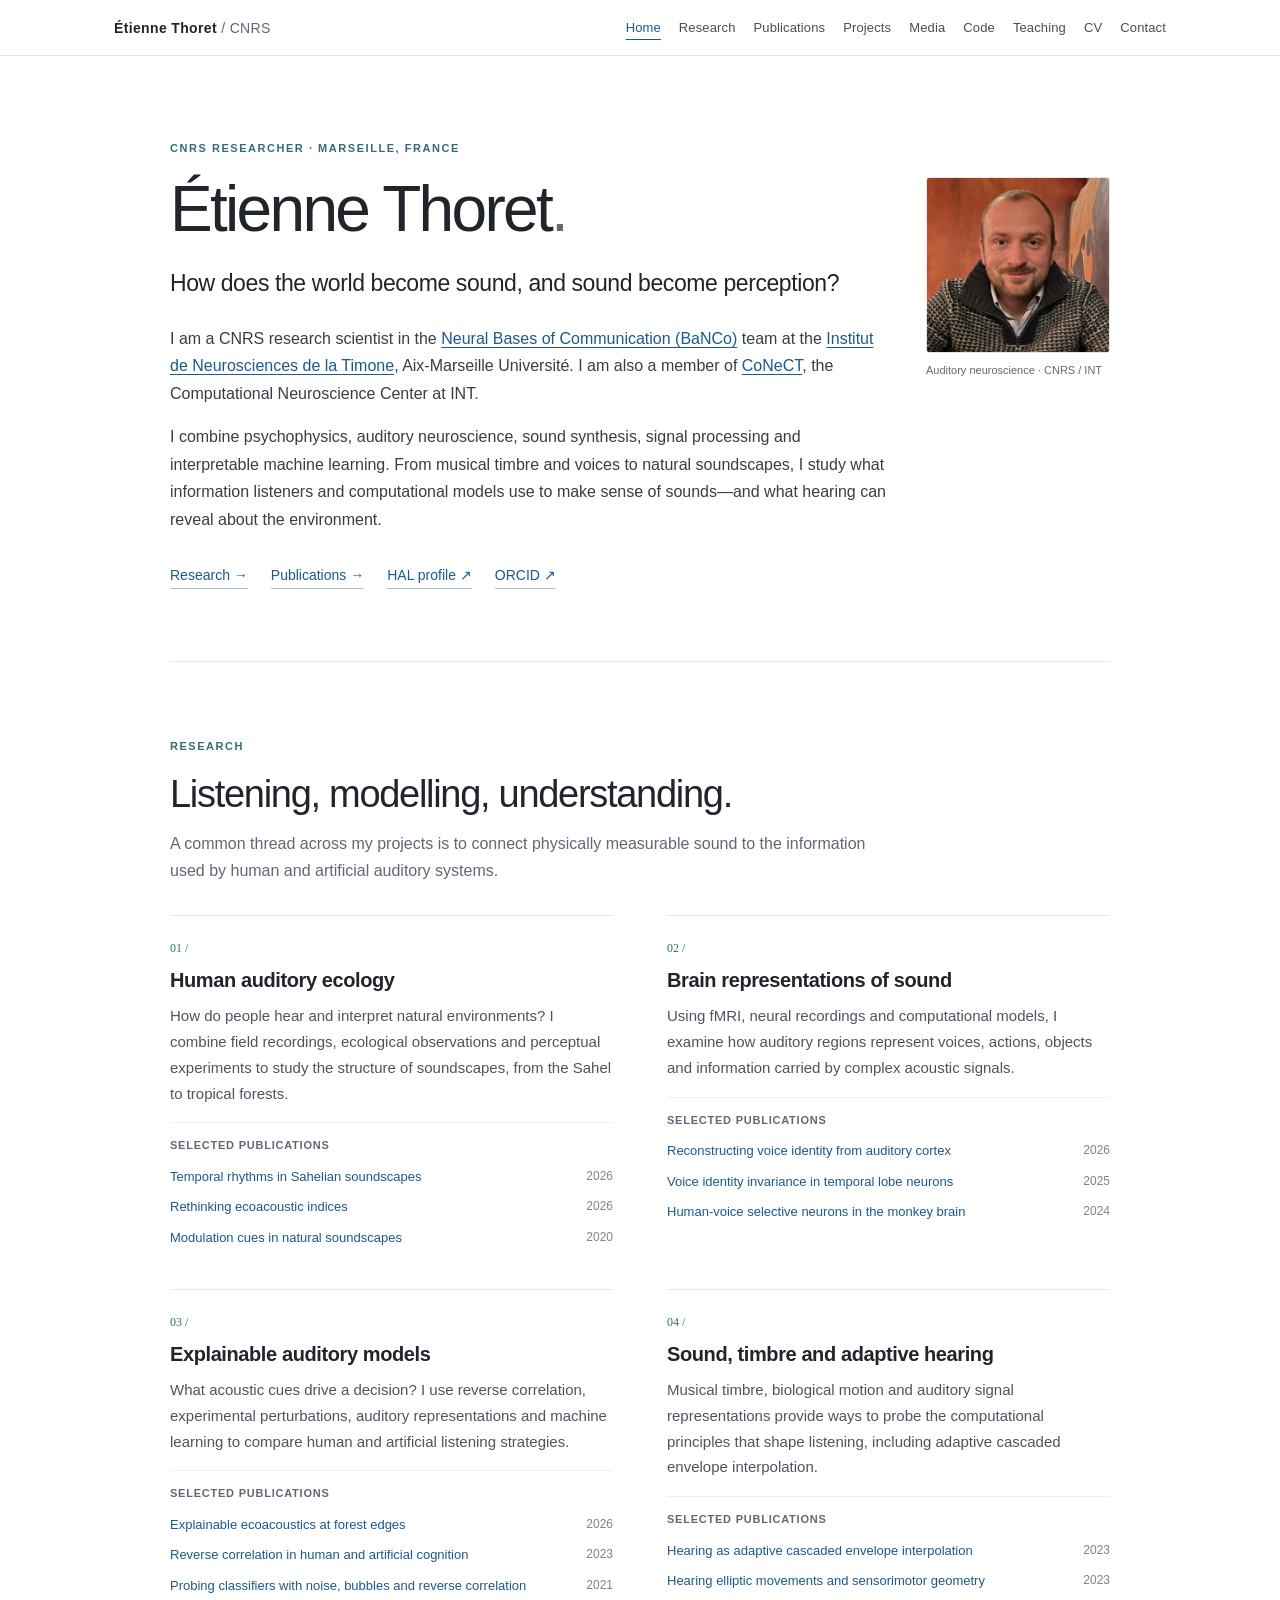
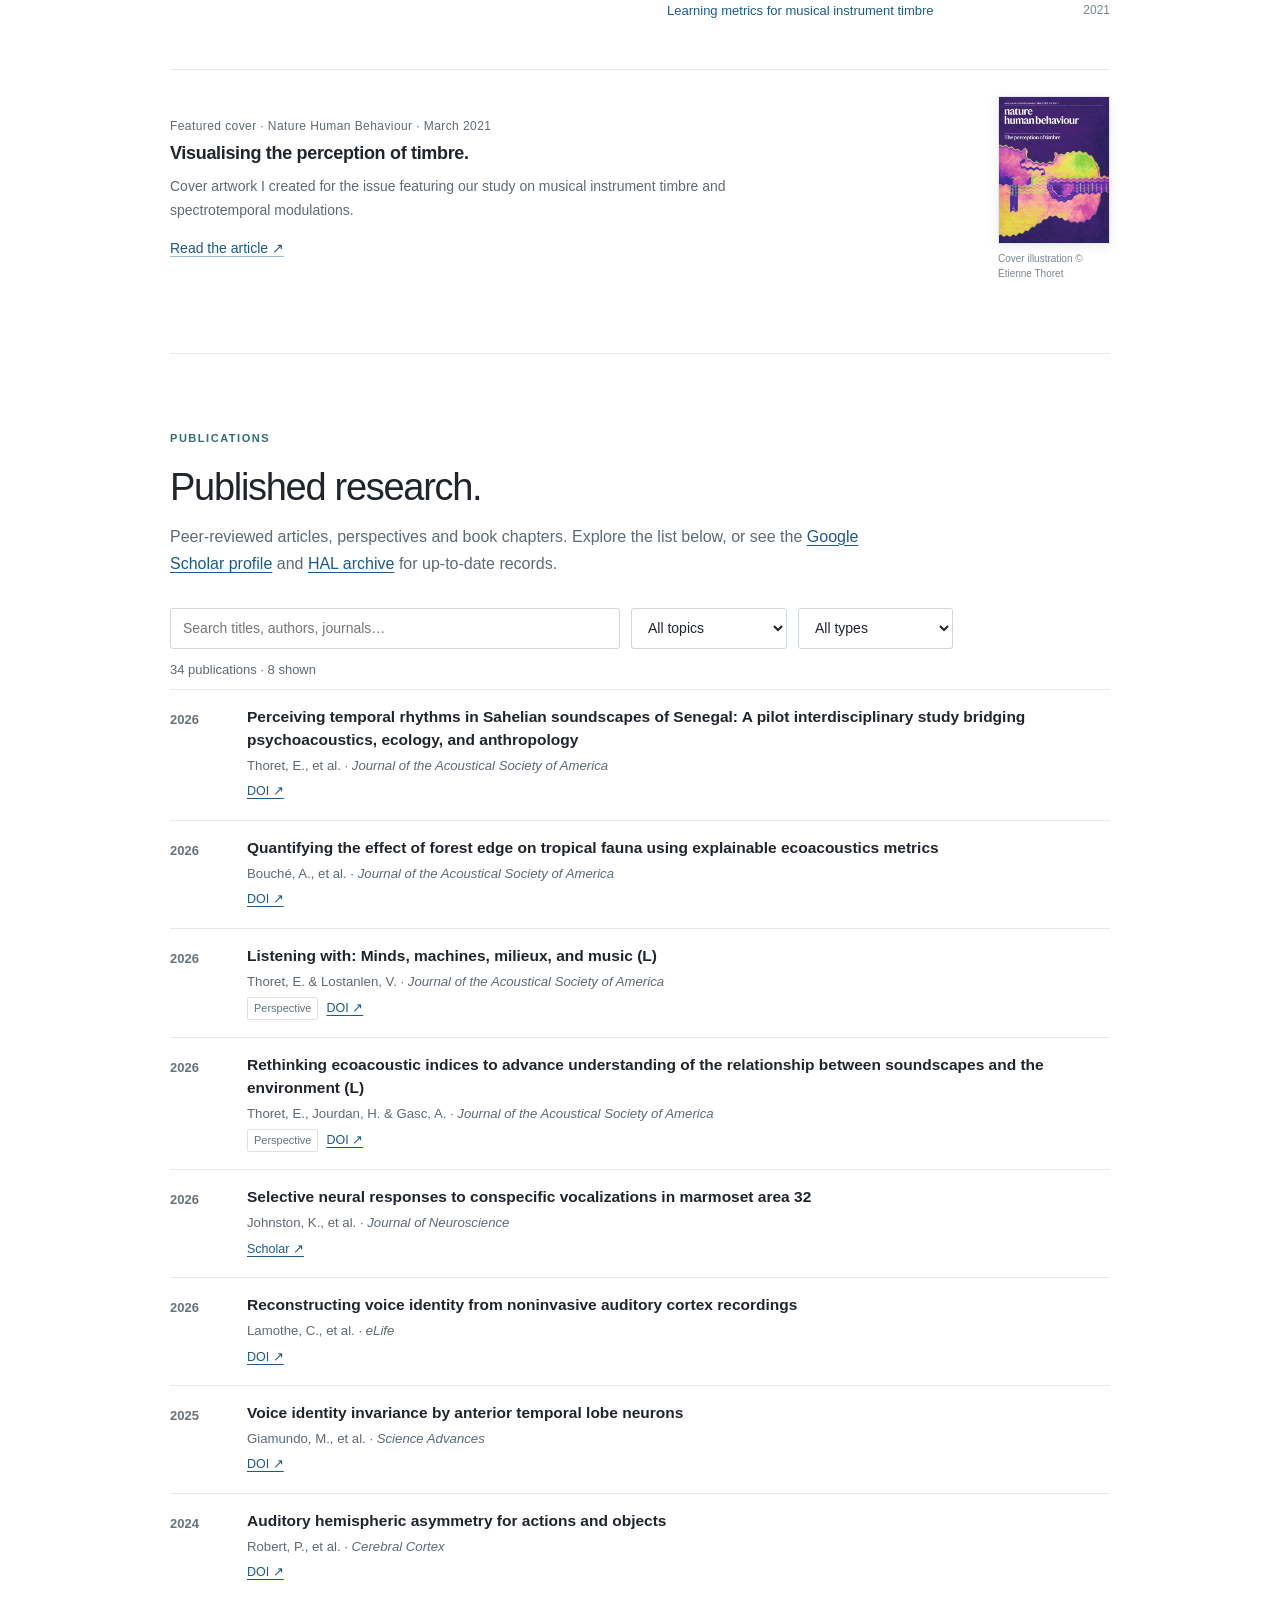
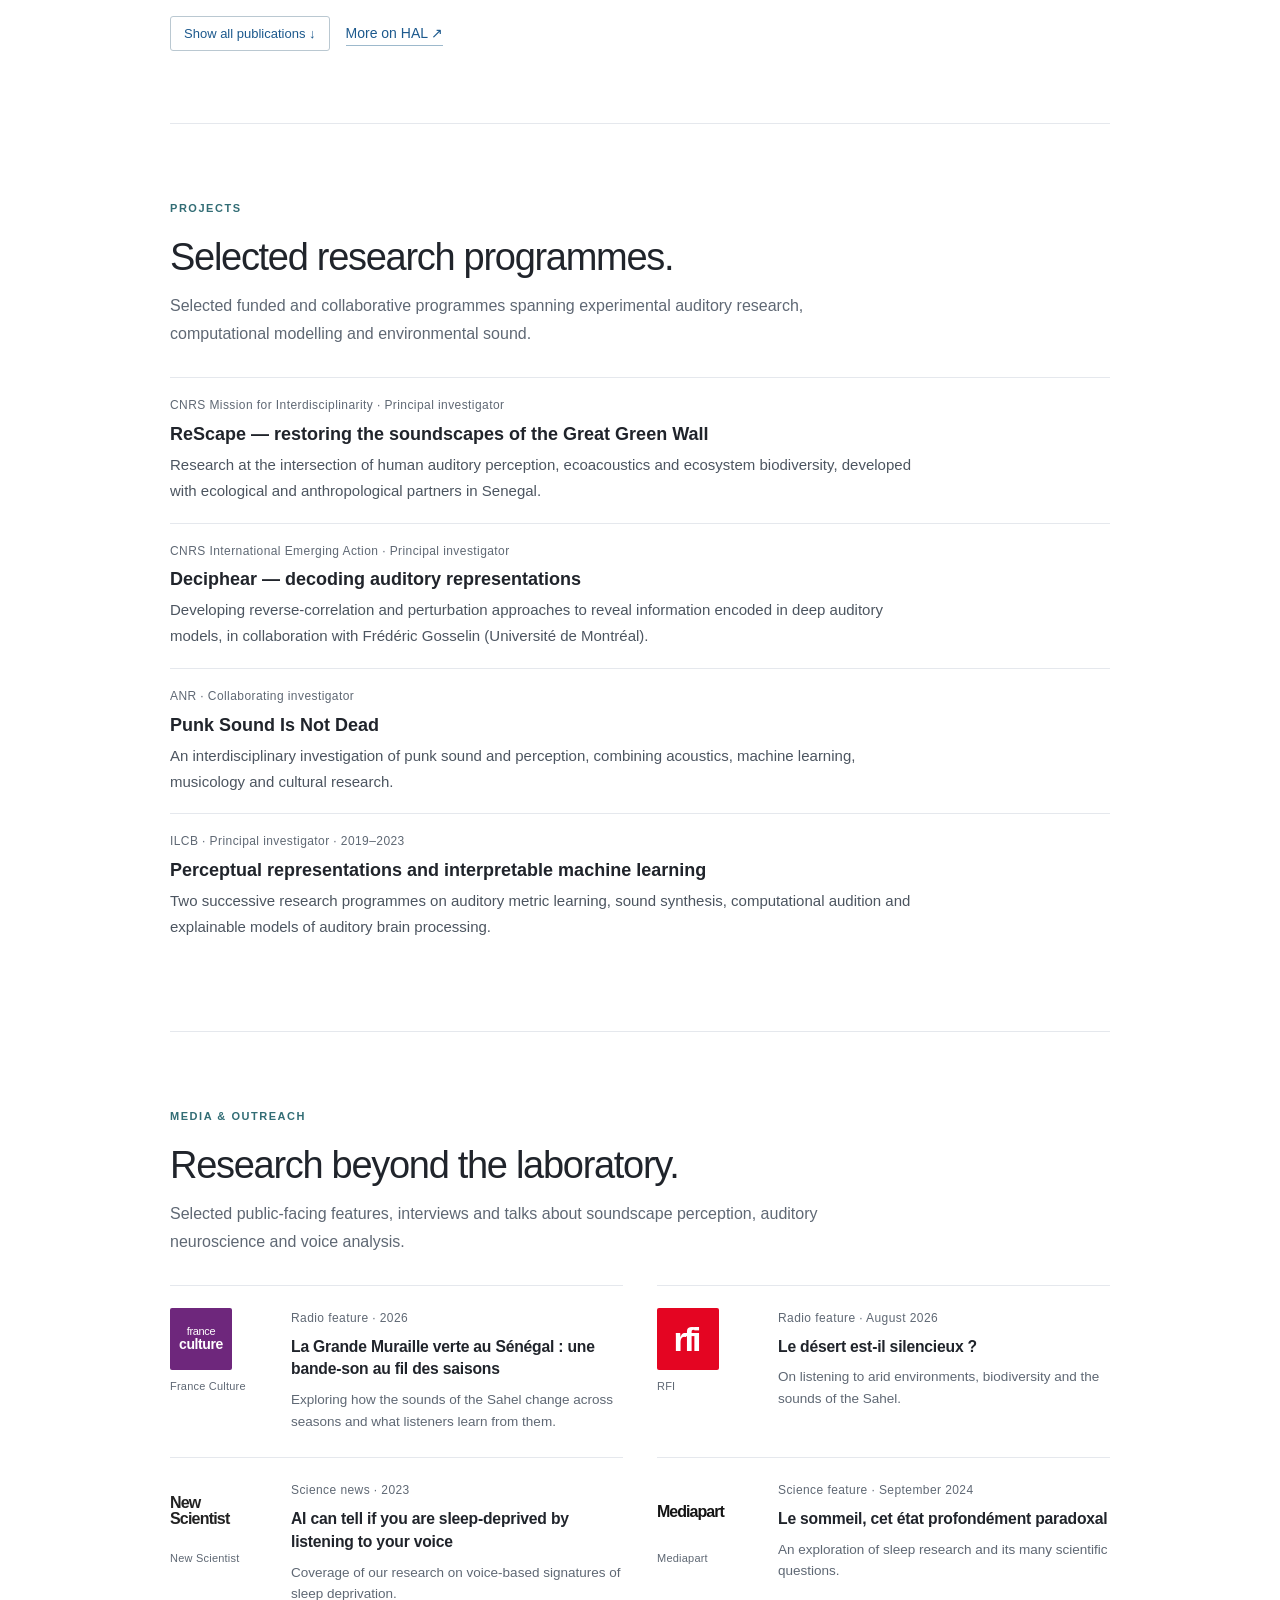
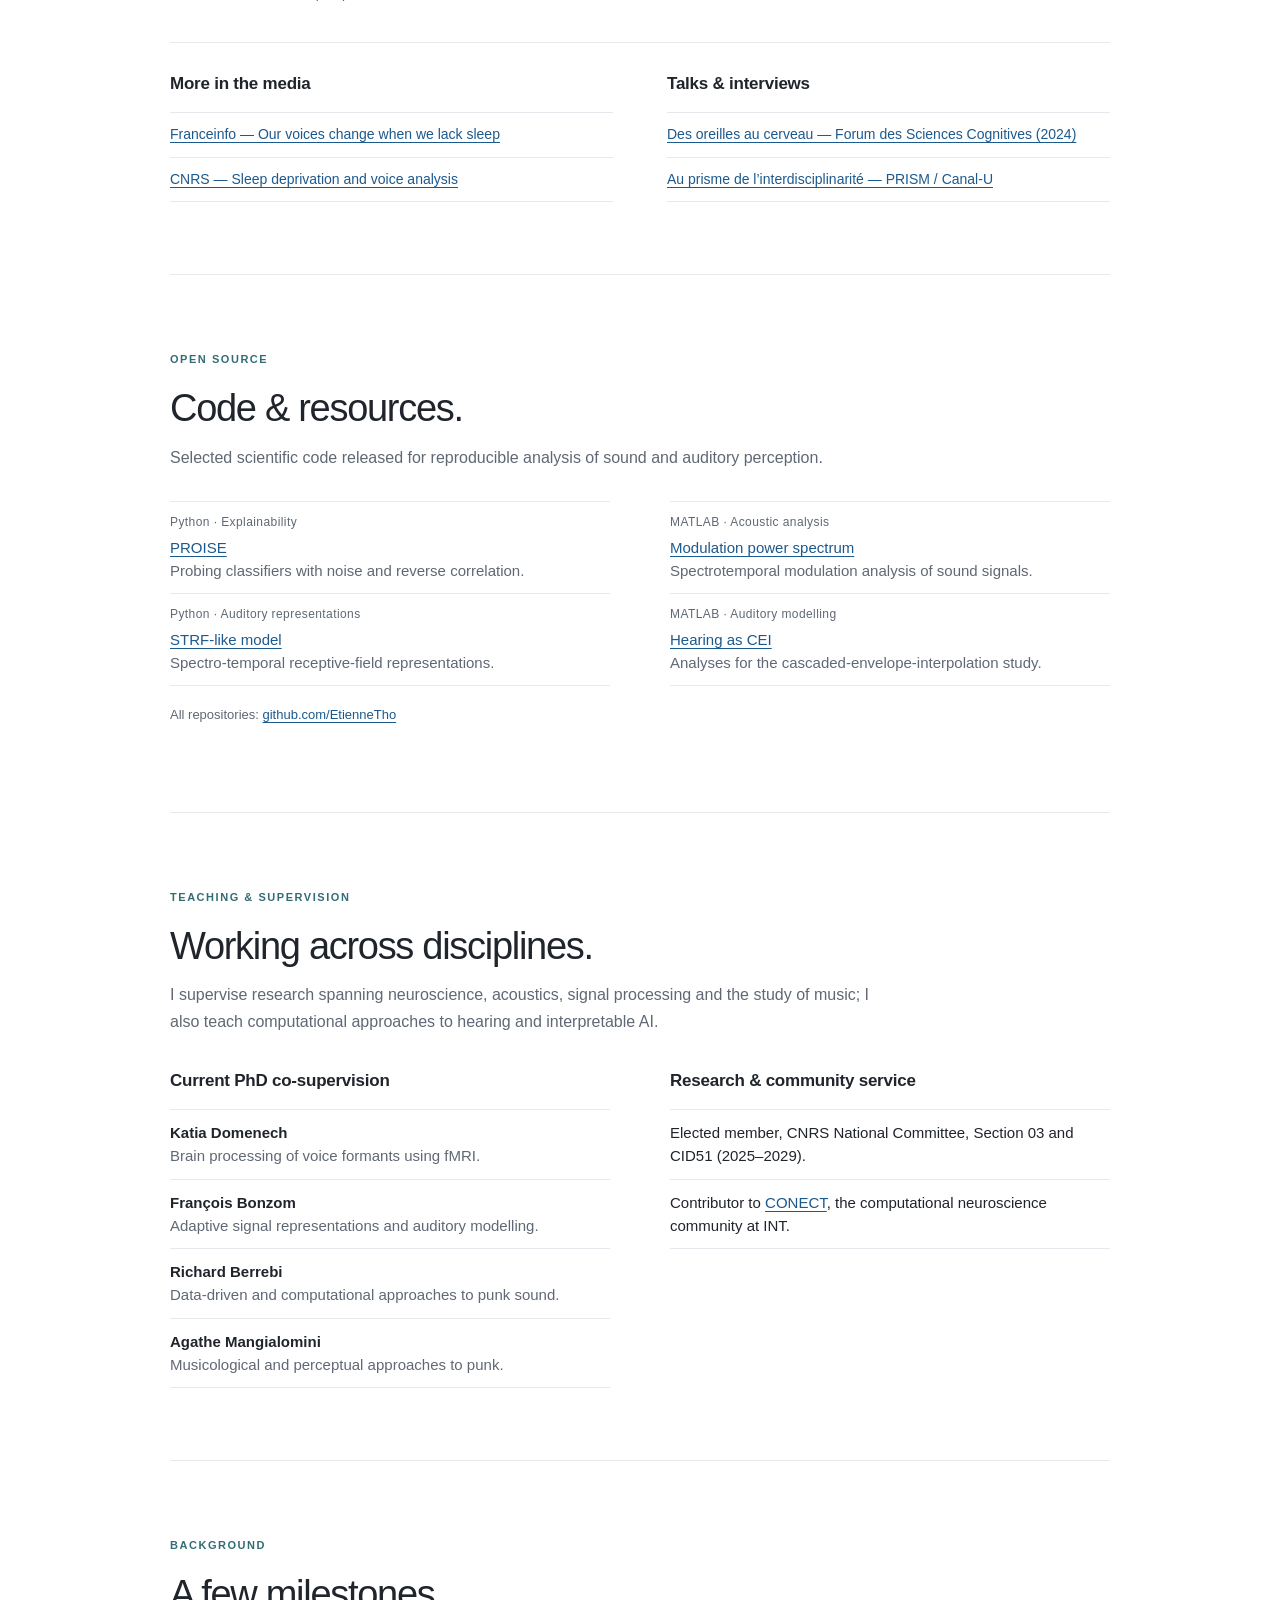
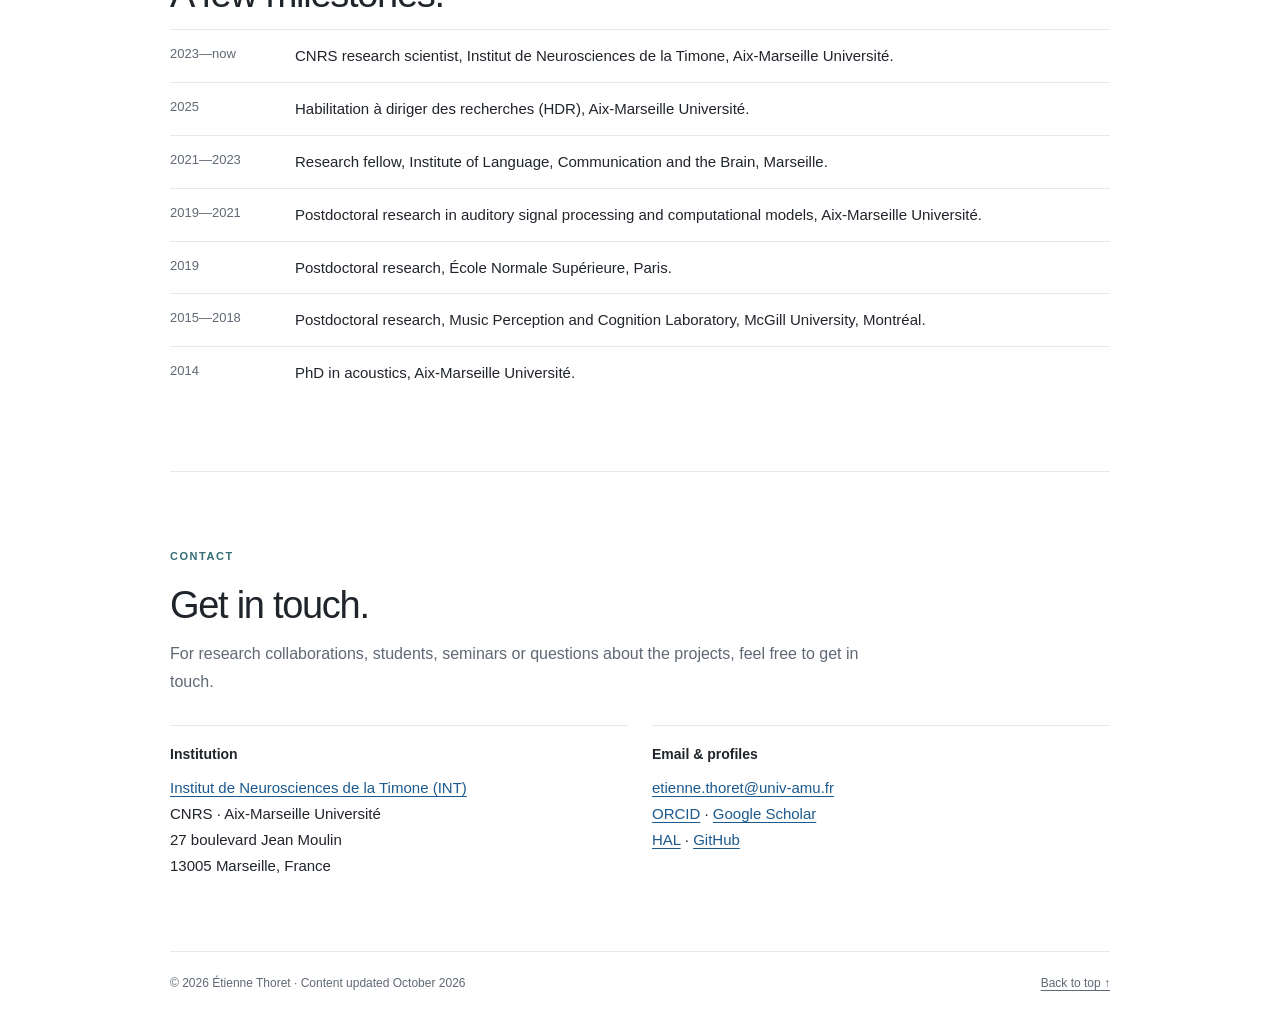
==== commit 4d3539c3: "update" ====
--- a/index.html
+++ b/index.html
@@ -1,36 +1,137 @@
 <!doctype html>
-<html lang="en"><head><meta charset="utf-8"><meta name="viewport" content="width=device-width,initial-scale=1"><meta name="theme-color" content="#ffffff"><meta name="robots" content="index, follow"><meta name="description" content="Étienne Thoret — CNRS researcher in auditory neuroscience, auditory perception, human auditory ecology and interpretable machine learning, Marseille, France."><title>Étienne Thoret | Auditory Neuroscience &amp; Human Auditory Ecology</title><link rel="icon" href="data:image/svg+xml,%3Csvg xmlns=%22http://www.w3.org/2000/svg%22 viewBox=%220 0 64 64%22%3E%3Crect width=%2264%22 height=%2264%22 rx=%229%22 fill=%22%2320242b%22/%3E%3Ctext x=%2232%22 y=%2243%22 text-anchor=%22middle%22 font-family=%22Arial,sans-serif%22 font-size=%2228%22 fill=%22white%22%3EET%3C/text%3E%3C/svg%3E"/><style>
+<html lang="en"><head><meta charset="utf-8"><meta name="viewport" content="width=device-width,initial-scale=1"><meta name="theme-color" content="#ffffff"><meta name="robots" content="index, follow"><meta name="description" content="Étienne Thoret — CNRS researcher in the Neural Bases of Communication team and CoNeCT at INT, Marseille; auditory neuroscience, human auditory ecology and interpretable machine learning."><title>Étienne Thoret | Auditory Neuroscience &amp; Human Auditory Ecology</title><link rel="icon" href="data:image/svg+xml,%3Csvg xmlns=%22http://www.w3.org/2000/svg%22 viewBox=%220 0 64 64%22%3E%3Crect width=%2264%22 height=%2264%22 rx=%229%22 fill=%22%2320242b%22/%3E%3Ctext x=%2232%22 y=%2243%22 text-anchor=%22middle%22 font-family=%22Arial,sans-serif%22 font-size=%2228%22 fill=%22white%22%3EET%3C/text%3E%3C/svg%3E"/><style>
 :root{--paper:#fff;--ink:#20242b;--muted:#5f6874;--rule:#e5e8ed;--link:#1c598d;--accent:#326d75;--soft:#f7fafb;--body:940px}*{box-sizing:border-box}html{scroll-behavior:smooth;scroll-padding-top:108px}body{margin:0;background:var(--paper);color:var(--ink);font:16px/1.72 -apple-system,BlinkMacSystemFont,"Segoe UI",Roboto,Helvetica,Arial,sans-serif;-webkit-font-smoothing:antialiased}a{color:var(--link);text-decoration:underline;text-decoration-thickness:1px;text-underline-offset:3px}a:hover{color:#113e69}a:focus-visible,button:focus-visible,input:focus-visible,select:focus-visible{outline:3px solid #80a4c0;outline-offset:3px}.site-header{background:#fff;border-bottom:1px solid var(--rule);position:sticky;top:0;z-index:5}.header-inner{max-width:1100px;margin:auto;padding:16px 24px 15px;display:flex;align-items:center;justify-content:space-between;gap:20px}.brand{font-size:14px;font-weight:700;letter-spacing:.025em;color:var(--ink);white-space:nowrap;text-decoration:none}.brand span{font-weight:400;color:var(--muted)}.nav{display:flex;gap:18px;align-items:center;flex-wrap:wrap}.nav a{font-size:13px;letter-spacing:.01em;text-decoration:none;color:#454f5a}.nav a:hover,.nav a.active{color:var(--link);text-decoration:underline;text-underline-offset:7px}.wrap{width:min(calc(100% - 48px),var(--body));margin-inline:auto}.section{padding:75px 0 72px;border-bottom:1px solid var(--rule)}.section:first-child{padding-top:83px}.section:last-child{border:0}.kicker{font-size:11px;font-weight:700;letter-spacing:.14em;text-transform:uppercase;color:var(--accent);margin:0 0 16px}.intro h1{font-size:clamp(41px,6vw,64px);font-weight:500;line-height:1.12;letter-spacing:-.042em;margin:0 0 20px}.intro h1 em{font-style:normal;color:#69737e}.lead{font-size:clamp(19px,2.5vw,23px);line-height:1.53;max-width:790px;letter-spacing:-.018em;margin:0 0 24px}.bodycopy{max-width:725px;color:#363e47}.intro-links{display:flex;gap:13px 23px;flex-wrap:wrap;margin-top:30px;font-size:14px}.intro-links a{text-decoration:none;border-bottom:1px solid #a9bed0}.section-heading{font-weight:500;font-size:clamp(27px,3.5vw,38px);letter-spacing:-.034em;line-height:1.22;margin:0 0 12px}.section-note{margin:0 0 30px;color:var(--muted);max-width:710px}.rule{border:0;border-top:1px solid var(--rule);margin:28px 0}.grid{display:grid;grid-template-columns:repeat(2,minmax(0,1fr));gap:36px 54px}.topic{padding-top:17px;border-top:1px solid var(--rule)}.topic .num{font:12px/1.2 Georgia,serif;color:var(--accent)}.topic h3{font-size:20px;line-height:1.34;font-weight:600;letter-spacing:-.02em;margin:7px 0 9px}.topic p{font-size:15px;line-height:1.72;color:#4b5560;margin:0 0 12px}.text-link{font-size:14px;text-decoration:none;border-bottom:1px solid #9db9cc}.columns{display:grid;grid-template-columns:1fr 1fr;gap:36px 60px}.subheading{font-size:17px;margin:0 0 14px;font-weight:600;letter-spacing:-.014em}.simple-list{list-style:none;padding:0;margin:0}.simple-list li{padding:11px 0;border-top:1px solid var(--rule);font-size:15px;line-height:1.55}.simple-list li:last-child{border-bottom:1px solid var(--rule)}.item-meta{font-size:12px;color:var(--muted);letter-spacing:.035em;display:block;margin-bottom:4px}.project{border-top:1px solid var(--rule);padding:17px 0 19px}.project h3{font-size:18px;line-height:1.4;margin:0 0 5px;font-weight:600}.project p{font-size:15px;color:#4c5560;margin:0;max-width:760px}.project .item-meta{margin-bottom:6px}.pub-controls{display:flex;align-items:center;flex-wrap:wrap;gap:11px;margin-bottom:9px}.searchbox{min-width:min(100%,290px);flex:1 1 300px;max-width:450px}.searchbox input,.pub-controls select{font:14px/1.2 inherit;font-family:inherit;font-size:14px;color:var(--ink);border:1px solid #cfd6dd;background:white;border-radius:3px;min-height:41px;width:100%;padding:9px 12px}.pub-controls select{width:auto;min-width:140px}.pub-count{font-size:13px;color:var(--muted);margin:10px 0 8px}.pub-item[hidden],#pub-empty[hidden],#pub-more[hidden]{display:none!important}.pub-list{list-style:none;padding:0;margin:0}.pub-item{display:grid;grid-template-columns:63px minmax(0,1fr);gap:14px;border-top:1px solid var(--rule);padding:16px 0 17px}.pub-year{font-size:13px;font-weight:700;color:#69727c;padding-top:3px}.pub-title{font-size:15.5px;line-height:1.48;font-weight:600;margin:0 0 4px}.pub-title a{color:var(--ink);text-decoration:none}.pub-title a:hover{color:var(--link);text-decoration:underline}.pub-detail{font-size:13.2px;color:var(--muted);line-height:1.55}.pub-links{margin-top:5px;font-size:12.5px}.pub-tag{font-size:11px;display:inline-block;border:1px solid #dbe2e8;color:#66717b;padding:1px 6px;border-radius:2px;margin-right:8px}.pub-actions{display:flex;align-items:center;gap:16px;flex-wrap:wrap;margin-top:15px}.btn{border:1px solid #bac8d1;padding:9px 13px;border-radius:3px;background:white;color:var(--link);font-size:13px;cursor:pointer}.btn:hover{background:var(--soft)}.empty{padding:24px 0;color:var(--muted);font-size:15px}.timeline{list-style:none;padding:0;margin:0}.timeline li{display:grid;grid-template-columns:105px minmax(0,1fr);gap:20px;border-top:1px solid var(--rule);padding:13px 0;font-size:15px}.timeline .year{font-size:13px;color:var(--muted)}.timeline p{margin:0}.pill-row{display:flex;gap:11px;flex-wrap:wrap;margin-top:15px}.pill-row a{font-size:13px;white-space:nowrap}.contact-grid{display:grid;grid-template-columns:1fr 1fr;gap:24px}.contact-block{border-top:1px solid var(--rule);padding-top:16px}.contact-block h3{font-size:14px;margin:0 0 9px}.contact-block p{margin:0;font-size:15px;line-height:1.72}.footer{border-top:1px solid var(--rule);font-size:12px;color:var(--muted);padding:21px 0 34px;display:flex;justify-content:space-between;gap:20px;flex-wrap:wrap}.footer a{color:inherit}.skip{position:absolute;left:-9999px;top:auto}.skip:focus{left:14px;top:12px;z-index:20;background:white;padding:8px}.subtle{color:var(--muted)}.note{font-size:13px;color:var(--muted)}.top-link{white-space:nowrap}::selection{background:#dce9ef}@media(max-width:780px){.header-inner{align-items:flex-start;flex-direction:column;gap:9px;padding:13px 22px}.nav{flex-wrap:nowrap;overflow-x:auto;max-width:calc(100vw - 44px);gap:17px;padding:0 0 4px}.nav a{flex:none}.wrap{width:calc(100% - 44px)}.section{padding:57px 0 54px}.section:first-child{padding-top:55px}.grid,.columns,.contact-grid{grid-template-columns:1fr;gap:22px}.intro h1{font-size:43px}.lead{font-size:19px}.pub-item{grid-template-columns:44px minmax(0,1fr);gap:11px}.pub-controls select{flex:1 1 130px;min-width:0}.timeline li{grid-template-columns:80px 1fr;gap:12px}.section-heading{font-size:31px}}@media(prefers-reduced-motion:reduce){html{scroll-behavior:auto}}
+
+/* Portrait and feature cover — understated editorial layout */
+.hero-grid{display:grid;grid-template-columns:minmax(0,1fr) 184px;gap:34px;align-items:start}
+.hero-grid .lead{max-width:690px}
+.portrait{margin:38px 0 0;max-width:184px}
+.portrait img{width:100%;height:auto;aspect-ratio:626 / 598;object-fit:cover;display:block;border-radius:3px;filter:saturate(.87);border:1px solid #e3e6e8}
+.portrait figcaption{font-size:11px;color:var(--muted);line-height:1.45;margin-top:10px}
+.cover-feature{border-top:1px solid var(--rule);display:grid;grid-template-columns:minmax(0,1fr) 118px;gap:27px;align-items:center;margin-top:43px;padding:26px 0 0}
+.cover-feature h3{font-size:18px;letter-spacing:-.018em;font-weight:600;margin:4px 0 8px;line-height:1.4}
+.cover-feature p{font-size:14px;max-width:650px;color:var(--muted);margin:0 0 12px}
+.cover-feature .item-meta{margin:0 0 4px;font-size:12px}
+.cover-art{margin:0;justify-self:end;width:112px}
+.cover-art img{display:block;width:100%;height:auto;border:1px solid #e3e6ec;box-shadow:0 3px 10px rgba(19,30,39,.09)}
+.cover-art figcaption{font-size:10px;line-height:1.45;color:#7c8590;margin-top:8px}
+/* Media logos remain external and the outlet names are visible even if images fail. */
+.media-grid{display:grid;grid-template-columns:repeat(2,minmax(0,1fr));gap:0 34px}
+.media-item{display:grid;grid-template-columns:104px minmax(0,1fr);gap:17px;padding:22px 0 25px;border-top:1px solid var(--rule);align-items:start}
+.media-outlet{display:flex;flex-direction:column;align-items:flex-start;gap:9px;min-width:0}
+.media-logo{height:62px;width:100px;display:flex;align-items:center;justify-content:flex-start;overflow:hidden;position:relative}
+.media-logo img{position:absolute;left:0;top:0;object-fit:contain;display:block;max-height:100%;max-width:100%;background:#fff;opacity:0;transition:opacity .12s ease}
+.media-logo img.loaded{opacity:1}
+.media-logo-square{height:62px;width:62px;border-radius:2px;justify-content:center;color:white}
+.media-logo-square img{width:62px;height:62px}
+.media-logo-wordmark img{width:100px;max-height:50px;top:50%;transform:translateY(-50%)}
+.media-logo-wordmark{align-items:center}
+.logo-france-culture{background:#6e277c}.logo-rfi{background:#e40522}
+.mark-culture{font-size:11px;line-height:1.13;color:#fff;text-align:center;letter-spacing:-.035em}.mark-culture b{font-size:14px}
+.mark-rfi{font-size:34px;line-height:1;font-weight:700;color:#fff;letter-spacing:-.09em;transform:translateX(-2px)}
+.mark-newscientist{font-size:16px;font-weight:750;letter-spacing:-.05em;line-height:1.04;color:#222}
+.mark-mediapart{font-size:16px;font-weight:750;letter-spacing:-.06em;line-height:1.2;color:#141414}
+.media-brand{color:var(--muted);font-size:11px;line-height:1.4;letter-spacing:.02em}
+.media-content .item-meta{margin:0 0 7px}
+.media-content h3{font-size:15.7px;font-weight:600;letter-spacing:-.013em;line-height:1.45;margin:0 0 8px}
+.media-content h3 a{color:var(--ink);text-decoration:none}
+.media-content h3 a:hover{text-decoration:underline;color:var(--link)}
+.media-content p{font-size:13.5px;line-height:1.6;color:var(--muted);margin:0}
+.outreach-extra{display:grid;grid-template-columns:repeat(2,minmax(0,1fr));gap:30px 54px;padding-top:26px;margin-top:12px;border-top:1px solid var(--rule)}
+.outreach-extra .simple-list li{font-size:14px}
+@media(max-width:780px){.hero-grid{grid-template-columns:minmax(0,1fr) 145px;gap:17px}.portrait{max-width:145px;margin-top:30px}.media-grid{grid-template-columns:1fr}.media-item{grid-template-columns:105px minmax(0,1fr);gap:16px}.outreach-extra{grid-template-columns:1fr;gap:24px}.cover-feature{grid-template-columns:minmax(0,1fr) 108px;gap:15px}.cover-art{width:103px}}
+@media(max-width:570px){.hero-grid{display:block;position:relative}.portrait{position:absolute;right:0;top:3px;width:112px;margin:0}.portrait figcaption{display:none}.hero-text .kicker{max-width:calc(100% - 125px)}.intro h1{font-size:clamp(34px,10.7vw,43px);max-width:calc(100% - 123px);margin-bottom:24px}.media-item{grid-template-columns:89px minmax(0,1fr);gap:15px}.media-logo{width:85px;height:52px}.media-logo-square{width:52px;height:52px}.media-logo-square img{width:52px;height:52px}.mark-culture{font-size:9px}.mark-culture b{font-size:12px}.mark-rfi{font-size:30px}.media-logo-wordmark img{width:85px}.cover-feature{grid-template-columns:minmax(0,1fr) 90px;gap:15px}.cover-art{width:88px}.cover-feature h3{font-size:16px}.cover-feature p{font-size:13px}}
+
+/* Selected publications linked directly from the four research themes. */
+.topic-pubs{margin-top:16px;border-top:1px solid #edf0f2;padding-top:13px}
+.topic-pubs-label{display:block;margin-bottom:7px;color:var(--muted);font-size:11px;font-weight:600;letter-spacing:.07em;text-transform:uppercase}
+.topic-pubs ul{list-style:none;padding:0;margin:0}
+.topic-pubs li{display:flex;align-items:flex-start;justify-content:space-between;gap:12px;padding:5px 0;font-size:13px;line-height:1.55}
+.topic-pubs li a{color:var(--link);text-decoration:none;text-underline-offset:3px;flex:1;min-width:0}
+.topic-pubs li a:hover{text-decoration:underline}
+.topic-pub-year{flex:0 0 auto;font-size:12px;color:#7a858f;white-space:nowrap;line-height:1.65}
 </style></head><body>
 <a class="skip" href="#main">Skip to content</a>
-<header class="site-header"><div class="header-inner"><a href="#home" class="brand">Étienne Thoret <span>/ CNRS</span></a><nav class="nav" aria-label="Main navigation"><a href="#home">Home</a><a href="#research">Research</a><a href="#publications">Publications</a><a href="#projects">Projects</a><a href="#software">Code</a><a href="#teaching">Teaching</a><a href="#about">CV</a><a href="#contact">Contact</a></nav></div></header>
+<header class="site-header"><div class="header-inner"><a href="#home" class="brand">Étienne Thoret <span>/ CNRS</span></a><nav class="nav" aria-label="Main navigation"><a href="#home">Home</a><a href="#research">Research</a><a href="#publications">Publications</a><a href="#projects">Projects</a><a href="#media">Media</a><a href="#software">Code</a><a href="#teaching">Teaching</a><a href="#about">CV</a><a href="#contact">Contact</a></nav></div></header>
 <main id="main" class="wrap">
 <section class="section intro" id="home" aria-labelledby="welcome-title">
-  <p class="kicker">CNRS researcher · Marseille, France</p>
-  <h1 id="welcome-title">Étienne Thoret<span class="subtle">.</span></h1>
-  <p class="lead">How does the world become sound, and sound become perception?</p>
-  <div class="bodycopy"><p>I am a CNRS research scientist at the <a href="https://www.int.univ-amu.fr/" target="_blank" rel="noopener noreferrer">Institut de Neurosciences de la Timone</a>, Aix-Marseille Université. My work investigates how acoustic structure becomes perceptual and neural structure.</p>
-  <p>I combine psychophysics, auditory neuroscience, sound synthesis, signal processing and interpretable machine learning. From musical timbre and voices to natural soundscapes, I study what information listeners and computational models use to make sense of sounds—and what hearing can reveal about the environment.</p></div>
-  <div class="intro-links"><a href="#research">Research →</a><a href="#publications">Selected publications →</a><a href="https://cv.hal.science/ethoret" target="_blank" rel="noopener noreferrer">HAL profile ↗</a><a href="https://orcid.org/0000-0002-8214-6278" target="_blank" rel="noopener noreferrer">ORCID ↗</a></div>
+  <div class="hero-grid">
+    <div class="hero-text">
+      <p class="kicker">CNRS researcher · Marseille, France</p>
+      <h1 id="welcome-title">Étienne Thoret<span class="subtle">.</span></h1>
+      <p class="lead">How does the world become sound, and sound become perception?</p>
+      <div class="bodycopy">
+        <p>I am a CNRS research scientist in the <a href="https://int.univ-amu.fr/en/int-research/teams/banco" target="_blank" rel="noopener noreferrer">Neural Bases of Communication (BaNCo)</a> team at the <a href="https://www.int.univ-amu.fr/" target="_blank" rel="noopener noreferrer">Institut de Neurosciences de la Timone</a>, Aix-Marseille Université. I am also a member of <a href="https://conect-int.github.io/" target="_blank" rel="noopener noreferrer">CoNeCT</a>, the Computational Neuroscience Center at INT.</p>
+        <p>I combine psychophysics, auditory neuroscience, sound synthesis, signal processing and interpretable machine learning. From musical timbre and voices to natural soundscapes, I study what information listeners and computational models use to make sense of sounds—and what hearing can reveal about the environment.</p>
+      </div>
+      <div class="intro-links"><a href="#research">Research →</a><a href="#publications">Publications →</a><a href="https://cv.hal.science/ethoret" target="_blank" rel="noopener noreferrer">HAL profile ↗</a><a href="https://orcid.org/0000-0002-8214-6278" target="_blank" rel="noopener noreferrer">ORCID ↗</a></div>
+    </div>
+    <figure class="portrait"><img src="[data-uri]" alt="Portrait of Étienne Thoret" width="420" height="401" decoding="async" fetchpriority="high"/><figcaption>Auditory neuroscience · CNRS / INT</figcaption></figure>
+  </div>
 </section>
 
 <section class="section" id="research" aria-labelledby="research-title">
   <p class="kicker">Research</p><h2 class="section-heading" id="research-title">Listening, modelling, understanding.</h2>
   <p class="section-note">A common thread across my projects is to connect physically measurable sound to the information used by human and artificial auditory systems.</p>
   <div class="grid">
-    <article class="topic"><span class="num">01 /</span><h3>Human auditory ecology</h3><p>How do people hear and interpret natural environments? I combine field recordings, ecological observations and perceptual experiments to study the structure of soundscapes, from the Sahel to tropical forests.</p><a class="text-link" href="https://doi.org/10.1121/10.0044362" target="_blank" rel="noopener noreferrer">Related paper ↗</a></article>
-    <article class="topic"><span class="num">02 /</span><h3>Brain representations of sound</h3><p>Using fMRI, neural recordings and computational models, I examine how auditory regions represent voices, actions, objects and information carried by complex acoustic signals.</p><a class="text-link" href="https://doi.org/10.1093/cercor/bhae292" target="_blank" rel="noopener noreferrer">Related paper ↗</a></article>
-    <article class="topic"><span class="num">03 /</span><h3>Explainable auditory models</h3><p>What acoustic cues drive a decision? I use reverse correlation, experimental perturbations, auditory representations and machine learning to compare human and artificial listening strategies.</p><a class="text-link" href="https://doi.org/10.1016/j.jneumeth.2021.109297" target="_blank" rel="noopener noreferrer">Related paper ↗</a></article>
-    <article class="topic"><span class="num">04 /</span><h3>Sound, timbre and adaptive hearing</h3><p>Musical timbre, biological motion and auditory signal representations provide ways to probe the computational principles that shape listening, including adaptive cascaded envelope interpolation.</p><a class="text-link" href="https://doi.org/10.1038/s42003-023-05040-5" target="_blank" rel="noopener noreferrer">Related paper ↗</a></article>
-  </div>
+    <article class="topic"><span class="num">01 /</span><h3>Human auditory ecology</h3><p>How do people hear and interpret natural environments? I combine field recordings, ecological observations and perceptual experiments to study the structure of soundscapes, from the Sahel to tropical forests.</p>
+      <div class="topic-pubs" aria-label="Selected publications">
+        <span class="topic-pubs-label">Selected publications</span>
+        <ul>
+        <li><a href="https://doi.org/10.1121/10.0044362" target="_blank" rel="noopener noreferrer">Temporal rhythms in Sahelian soundscapes</a><span class="topic-pub-year">2026</span></li>
+        <li><a href="https://doi.org/10.1121/10.0043166" target="_blank" rel="noopener noreferrer">Rethinking ecoacoustic indices</a><span class="topic-pub-year">2026</span></li>
+        <li><a href="https://doi.org/10.1121/10.0001174" target="_blank" rel="noopener noreferrer">Modulation cues in natural soundscapes</a><span class="topic-pub-year">2020</span></li>
+        </ul>
+      </div>
+    </article>
+    <article class="topic"><span class="num">02 /</span><h3>Brain representations of sound</h3><p>Using fMRI, neural recordings and computational models, I examine how auditory regions represent voices, actions, objects and information carried by complex acoustic signals.</p>
+      <div class="topic-pubs" aria-label="Selected publications">
+        <span class="topic-pubs-label">Selected publications</span>
+        <ul>
+        <li><a href="https://doi.org/10.7554/eLife.98047.3" target="_blank" rel="noopener noreferrer">Reconstructing voice identity from auditory cortex</a><span class="topic-pub-year">2026</span></li>
+        <li><a href="https://doi.org/10.1126/sciadv.adv7033" target="_blank" rel="noopener noreferrer">Voice identity invariance in temporal lobe neurons</a><span class="topic-pub-year">2025</span></li>
+        <li><a href="https://doi.org/10.1073/pnas.2405588121" target="_blank" rel="noopener noreferrer">Human-voice selective neurons in the monkey brain</a><span class="topic-pub-year">2024</span></li>
+        </ul>
+      </div>
+    </article>
+    <article class="topic"><span class="num">03 /</span><h3>Explainable auditory models</h3><p>What acoustic cues drive a decision? I use reverse correlation, experimental perturbations, auditory representations and machine learning to compare human and artificial listening strategies.</p>
+      <div class="topic-pubs" aria-label="Selected publications">
+        <span class="topic-pubs-label">Selected publications</span>
+        <ul>
+        <li><a href="https://doi.org/10.1121/10.0043951" target="_blank" rel="noopener noreferrer">Explainable ecoacoustics at forest edges</a><span class="topic-pub-year">2026</span></li>
+        <li><a href="https://doi.org/10.1038/s44159-023-00239-z" target="_blank" rel="noopener noreferrer">Reverse correlation in human and artificial cognition</a><span class="topic-pub-year">2023</span></li>
+        <li><a href="https://doi.org/10.1016/j.jneumeth.2021.109297" target="_blank" rel="noopener noreferrer">Probing classifiers with noise, bubbles and reverse correlation</a><span class="topic-pub-year">2021</span></li>
+        </ul>
+      </div>
+    </article>
+    <article class="topic"><span class="num">04 /</span><h3>Sound, timbre and adaptive hearing</h3><p>Musical timbre, biological motion and auditory signal representations provide ways to probe the computational principles that shape listening, including adaptive cascaded envelope interpolation.</p>
+      <div class="topic-pubs" aria-label="Selected publications">
+        <span class="topic-pubs-label">Selected publications</span>
+        <ul>
+        <li><a href="https://doi.org/10.1038/s42003-023-05040-5" target="_blank" rel="noopener noreferrer">Hearing as adaptive cascaded envelope interpolation</a><span class="topic-pub-year">2023</span></li>
+        <li><a href="https://doi.org/10.1016/j.cognition.2023.105478" target="_blank" rel="noopener noreferrer">Hearing elliptic movements and sensorimotor geometry</a><span class="topic-pub-year">2023</span></li>
+        <li><a href="https://doi.org/10.1038/s41562-020-00987-5" target="_blank" rel="noopener noreferrer">Learning metrics for musical instrument timbre</a><span class="topic-pub-year">2021</span></li>
+        </ul>
+      </div>
+    </article>
+  </div>
+<div class="cover-feature">
+  <div class="cover-feature-copy">
+    <p class="item-meta">Featured cover · Nature Human Behaviour · March 2021</p>
+    <h3>Visualising the perception of timbre.</h3>
+    <p>Cover artwork I created for the issue featuring our study on musical instrument timbre and spectrotemporal modulations.</p>
+    <a class="text-link" href="https://doi.org/10.1038/s41562-020-00987-5" target="_blank" rel="noopener noreferrer">Read the article ↗</a>
+  </div>
+  <figure class="cover-art"><a href="https://doi.org/10.1038/s41562-020-00987-5" target="_blank" rel="noopener noreferrer" aria-label="See the Nature Human Behaviour timbre article"><img src="[data-uri]" alt="Nature Human Behaviour, March 2021 cover — The perception of timbre, artwork by Étienne Thoret" width="365" height="484" loading="lazy" decoding="async"/></a><figcaption>Cover illustration © Étienne Thoret</figcaption></figure>
+</div>
 </section>
 
 <section class="section" id="publications" aria-labelledby="pub-title">
   <p class="kicker">Publications</p><h2 class="section-heading" id="pub-title">Published research.</h2>
-  <p class="section-note">Peer-reviewed articles and perspectives. Explore the list below, or see the <a href="https://scholar.google.com/citations?user=mmriWWoAAAAJ" target="_blank" rel="noopener noreferrer">Google Scholar profile</a> and <a href="https://cv.hal.science/ethoret" target="_blank" rel="noopener noreferrer">HAL archive</a> for up-to-date records.</p>
-  <div class="pub-controls"><label class="searchbox"><span class="sr-only" style="position:absolute;width:1px;height:1px;overflow:hidden;clip:rect(0,0,0,0)">Search publications</span><input id="pub-search" type="search" placeholder="Search titles, authors, journals…" aria-label="Search publications"></label><select id="pub-topic" aria-label="Filter by topic"><option value="">All topics</option><option>Ecoacoustics</option><option>Neural coding</option><option>Machine learning</option><option>Sound perception</option></select></div>
+  <p class="section-note">Peer-reviewed articles, perspectives and book chapters. Explore the list below, or see the <a href="https://scholar.google.com/citations?user=mmriWWoAAAAJ" target="_blank" rel="noopener noreferrer">Google Scholar profile</a> and <a href="https://cv.hal.science/ethoret" target="_blank" rel="noopener noreferrer">HAL archive</a> for up-to-date records.</p>
+  <div class="pub-controls"><label class="searchbox"><span class="sr-only" style="position:absolute;width:1px;height:1px;overflow:hidden;clip:rect(0,0,0,0)">Search publications</span><input id="pub-search" type="search" placeholder="Search titles, authors, journals…" aria-label="Search publications"></label><select id="pub-topic" aria-label="Filter by topic"><option value="">All topics</option><option>Ecoacoustics</option><option>Neural coding</option><option>Machine learning</option><option>Sound perception</option></select><select id="pub-kind" aria-label="Filter by publication type"><option value="">All types</option><option value="Research">Research articles</option><option value="Perspective">Perspectives</option><option value="Book chapter">Book chapters</option></select></div>
   <p id="pub-count" class="pub-count" aria-live="polite"></p>
-  <ol class="pub-list"><li class="pub-item" data-year="2026" data-topic="Ecoacoustics" data-kind="Research" data-search="perceiving temporal rhythms in sahelian soundscapes of senegal: a pilot interdisciplinary study bridging psychoacoustics, ecology, and anthropology thoret, e., et al. journal of the acoustical society of america 2026 ecoacoustics"><span class="pub-year">2026</span><div><p class="pub-title"><a href="https://doi.org/10.1121/10.0044362" target="_blank" rel="noopener noreferrer">Perceiving temporal rhythms in Sahelian soundscapes of Senegal: A pilot interdisciplinary study bridging psychoacoustics, ecology, and anthropology</a></p><div class="pub-detail">Thoret, E., et al. · <em>Journal of the Acoustical Society of America</em></div><div class="pub-links"><a href="https://doi.org/10.1121/10.0044362" target="_blank" rel="noopener noreferrer">DOI ↗</a></div></div></li><li class="pub-item" data-year="2026" data-topic="Ecoacoustics" data-kind="Research" data-search="quantifying the effect of forest edge on tropical fauna using explainable ecoacoustics metrics bouché, a., et al. journal of the acoustical society of america 2026 ecoacoustics"><span class="pub-year">2026</span><div><p class="pub-title"><a href="https://doi.org/10.1121/10.0043951" target="_blank" rel="noopener noreferrer">Quantifying the effect of forest edge on tropical fauna using explainable ecoacoustics metrics</a></p><div class="pub-detail">Bouché, A., et al. · <em>Journal of the Acoustical Society of America</em></div><div class="pub-links"><a href="https://doi.org/10.1121/10.0043951" target="_blank" rel="noopener noreferrer">DOI ↗</a></div></div></li><li class="pub-item" data-year="2026" data-topic="Ecoacoustics" data-kind="Perspective" data-search="listening with: minds, machines, milieux, and music (l) thoret, e. &amp; lostanlen, v. journal of the acoustical society of america 2026 ecoacoustics"><span class="pub-year">2026</span><div><p class="pub-title"><a href="https://doi.org/10.1121/10.0043893" target="_blank" rel="noopener noreferrer">Listening with: Minds, machines, milieux, and music (L)</a></p><div class="pub-detail">Thoret, E. &amp; Lostanlen, V. · <em>Journal of the Acoustical Society of America</em></div><div class="pub-links"><span class="pub-tag">Perspective</span><a href="https://doi.org/10.1121/10.0043893" target="_blank" rel="noopener noreferrer">DOI ↗</a></div></div></li><li class="pub-item" data-year="2026" data-topic="Ecoacoustics" data-kind="Perspective" data-search="rethinking ecoacoustic indices to advance understanding of the relationship between soundscapes and the environment (l) thoret, e., jourdan, h. &amp; gasc, a. journal of the acoustical society of america 2026 ecoacoustics"><span class="pub-year">2026</span><div><p class="pub-title"><a href="https://doi.org/10.1121/10.0043166" target="_blank" rel="noopener noreferrer">Rethinking ecoacoustic indices to advance understanding of the relationship between soundscapes and the environment (L)</a></p><div class="pub-detail">Thoret, E., Jourdan, H. &amp; Gasc, A. · <em>Journal of the Acoustical Society of America</em></div><div class="pub-links"><span class="pub-tag">Perspective</span><a href="https://doi.org/10.1121/10.0043166" target="_blank" rel="noopener noreferrer">DOI ↗</a></div></div></li><li class="pub-item" data-year="2026" data-topic="Neural coding" data-kind="Research" data-search="selective neural responses to conspecific vocalizations in marmoset area 32 johnston, k., et al. journal of neuroscience 2026 neural coding"><span class="pub-year">2026</span><div><p class="pub-title"><a href="https://scholar.google.com/citations?user=mmriWWoAAAAJ" target="_blank" rel="noopener noreferrer">Selective neural responses to conspecific vocalizations in marmoset area 32</a></p><div class="pub-detail">Johnston, K., et al. · <em>Journal of Neuroscience</em></div><div class="pub-links"><a href="https://scholar.google.com/citations?user=mmriWWoAAAAJ" target="_blank" rel="noopener noreferrer">Scholar ↗</a></div></div></li><li class="pub-item" data-year="2026" data-topic="Neural coding" data-kind="Research" data-search="reconstructing voice identity from noninvasive auditory cortex recordings lamothe, c., et al. elife 2026 neural coding"><span class="pub-year">2026</span><div><p class="pub-title"><a href="https://doi.org/10.7554/eLife.98047.3" target="_blank" rel="noopener noreferrer">Reconstructing voice identity from noninvasive auditory cortex recordings</a></p><div class="pub-detail">Lamothe, C., et al. · <em>eLife</em></div><div class="pub-links"><a href="https://doi.org/10.7554/eLife.98047.3" target="_blank" rel="noopener noreferrer">DOI ↗</a></div></div></li><li class="pub-item" data-year="2025" data-topic="Neural coding" data-kind="Research" data-search="voice identity invariance by anterior temporal lobe neurons giamundo, m., et al. science advances 2025 neural coding"><span class="pub-year">2025</span><div><p class="pub-title"><a href="https://doi.org/10.1126/sciadv.adv7033" target="_blank" rel="noopener noreferrer">Voice identity invariance by anterior temporal lobe neurons</a></p><div class="pub-detail">Giamundo, M., et al. · <em>Science Advances</em></div><div class="pub-links"><a href="https://doi.org/10.1126/sciadv.adv7033" target="_blank" rel="noopener noreferrer">DOI ↗</a></div></div></li><li class="pub-item" data-year="2024" data-topic="Neural coding" data-kind="Research" data-search="auditory hemispheric asymmetry for actions and objects robert, p., et al. cerebral cortex 2024 neural coding"><span class="pub-year">2024</span><div><p class="pub-title"><a href="https://doi.org/10.1093/cercor/bhae292" target="_blank" rel="noopener noreferrer">Auditory hemispheric asymmetry for actions and objects</a></p><div class="pub-detail">Robert, P., et al. · <em>Cerebral Cortex</em></div><div class="pub-links"><a href="https://doi.org/10.1093/cercor/bhae292" target="_blank" rel="noopener noreferrer">DOI ↗</a></div></div></li><li class="pub-item" data-year="2024" data-topic="Neural coding" data-kind="Research" data-search="a population of neurons selective for human voice in the monkey brain giamundo, m., et al. proceedings of the national academy of sciences 2024 neural coding"><span class="pub-year">2024</span><div><p class="pub-title"><a href="https://doi.org/10.1073/pnas.2405588121" target="_blank" rel="noopener noreferrer">A population of neurons selective for human voice in the monkey brain</a></p><div class="pub-detail">Giamundo, M., et al. · <em>Proceedings of the National Academy of Sciences</em></div><div class="pub-links"><a href="https://doi.org/10.1073/pnas.2405588121" target="_blank" rel="noopener noreferrer">DOI ↗</a></div></div></li><li class="pub-item" data-year="2024" data-topic="Sound perception" data-kind="Research" data-search="the high/low frequency balance drives the perception of complex vibrations bernard, c., thoret, e., huloux, n. &amp; ystad, s. ieee transactions on haptics 2024 sound perception"><span class="pub-year">2024</span><div><p class="pub-title"><a href="https://doi.org/10.1109/TOH.2024.3371264" target="_blank" rel="noopener noreferrer">The high/low frequency balance drives the perception of complex vibrations</a></p><div class="pub-detail">Bernard, C., Thoret, E., Huloux, N. &amp; Ystad, S. · <em>IEEE Transactions on Haptics</em></div><div class="pub-links"><a href="https://doi.org/10.1109/TOH.2024.3371264" target="_blank" rel="noopener noreferrer">DOI ↗</a></div></div></li><li class="pub-item" data-year="2024" data-topic="Machine learning" data-kind="Research" data-search="sleep deprivation detected by voice analysis thoret, e., et al. plos computational biology 2024 machine learning"><span class="pub-year">2024</span><div><p class="pub-title"><a href="https://doi.org/10.1371/journal.pcbi.1011849" target="_blank" rel="noopener noreferrer">Sleep deprivation detected by voice analysis</a></p><div class="pub-detail">Thoret, E., et al. · <em>PLOS Computational Biology</em></div><div class="pub-links"><a href="https://doi.org/10.1371/journal.pcbi.1011849" target="_blank" rel="noopener noreferrer">DOI ↗</a></div></div></li><li class="pub-item" data-year="2023" data-topic="Machine learning" data-kind="Perspective" data-search="a window on human and artificial cognition with reverse correlation thoret, e. nature reviews psychology 2023 machine learning"><span class="pub-year">2023</span><div><p class="pub-title"><a href="https://doi.org/10.1038/s44159-023-00239-z" target="_blank" rel="noopener noreferrer">A window on human and artificial cognition with reverse correlation</a></p><div class="pub-detail">Thoret, E. · <em>Nature Reviews Psychology</em></div><div class="pub-links"><span class="pub-tag">Perspective</span><a href="https://doi.org/10.1038/s44159-023-00239-z" target="_blank" rel="noopener noreferrer">DOI ↗</a></div></div></li><li class="pub-item" data-year="2023" data-topic="Sound perception" data-kind="Research" data-search="hearing as adaptive cascaded envelope interpolation thoret, e., ystad, s. &amp; kronland-martinet, r. communications biology 2023 sound perception"><span class="pub-year">2023</span><div><p class="pub-title"><a href="https://doi.org/10.1038/s42003-023-05040-5" target="_blank" rel="noopener noreferrer">Hearing as adaptive cascaded envelope interpolation</a></p><div class="pub-detail">Thoret, E., Ystad, S. &amp; Kronland-Martinet, R. · <em>Communications Biology</em></div><div class="pub-links"><a href="https://doi.org/10.1038/s42003-023-05040-5" target="_blank" rel="noopener noreferrer">DOI ↗</a></div></div></li><li class="pub-item" data-year="2023" data-topic="Sound perception" data-kind="Research" data-search="hearing elliptic movements reveals the imprint of action on prototypical geometries thoret, e., et al. cognition 2023 sound perception"><span class="pub-year">2023</span><div><p class="pub-title"><a href="https://doi.org/10.1016/j.cognition.2023.105478" target="_blank" rel="noopener noreferrer">Hearing elliptic movements reveals the imprint of action on prototypical geometries</a></p><div class="pub-detail">Thoret, E., et al. · <em>Cognition</em></div><div class="pub-links"><a href="https://doi.org/10.1016/j.cognition.2023.105478" target="_blank" rel="noopener noreferrer">DOI ↗</a></div></div></li><li class="pub-item" data-year="2023" data-topic="Sound perception" data-kind="Research" data-search="timbral cues for learning to generalize musical instrument identity across pitch register mcadams, s., et al. journal of the acoustical society of america 2023 sound perception"><span class="pub-year">2023</span><div><p class="pub-title"><a href="https://doi.org/10.1121/10.0017100" target="_blank" rel="noopener noreferrer">Timbral cues for learning to generalize musical instrument identity across pitch register</a></p><div class="pub-detail">McAdams, S., et al. · <em>Journal of the Acoustical Society of America</em></div><div class="pub-links"><a href="https://doi.org/10.1121/10.0017100" target="_blank" rel="noopener noreferrer">DOI ↗</a></div></div></li><li class="pub-item" data-year="2023" data-topic="Neural coding" data-kind="Research" data-search="the temporal voice areas are not “just” speech areas trapeau, r., thoret, e. &amp; belin, p. frontiers in neuroscience 2023 neural coding"><span class="pub-year">2023</span><div><p class="pub-title"><a href="https://doi.org/10.3389/fnins.2022.1075288" target="_blank" rel="noopener noreferrer">The temporal voice areas are not “just” speech areas</a></p><div class="pub-detail">Trapeau, R., Thoret, E. &amp; Belin, P. · <em>Frontiers in Neuroscience</em></div><div class="pub-links"><a href="https://doi.org/10.3389/fnins.2022.1075288" target="_blank" rel="noopener noreferrer">DOI ↗</a></div></div></li><li class="pub-item" data-year="2022" data-topic="Sound perception" data-kind="Research" data-search="tactile perception of auditory roughness bernard, c., et al. jasa express letters 2022 sound perception"><span class="pub-year">2022</span><div><p class="pub-title"><a href="https://doi.org/10.1121/10.0016603" target="_blank" rel="noopener noreferrer">Tactile perception of auditory roughness</a></p><div class="pub-detail">Bernard, C., et al. · <em>JASA Express Letters</em></div><div class="pub-links"><a href="https://doi.org/10.1121/10.0016603" target="_blank" rel="noopener noreferrer">DOI ↗</a></div></div></li><li class="pub-item" data-year="2021" data-topic="Machine learning" data-kind="Research" data-search="probing machine-learning classifiers using noise, bubbles, and reverse correlation thoret, e., andrillon, t., léger, d. &amp; pressnitzer, d. journal of neuroscience methods 2021 machine learning"><span class="pub-year">2021</span><div><p class="pub-title"><a href="https://doi.org/10.1016/j.jneumeth.2021.109297" target="_blank" rel="noopener noreferrer">Probing machine-learning classifiers using noise, bubbles, and reverse correlation</a></p><div class="pub-detail">Thoret, E., Andrillon, T., Léger, D. &amp; Pressnitzer, D. · <em>Journal of Neuroscience Methods</em></div><div class="pub-links"><a href="https://doi.org/10.1016/j.jneumeth.2021.109297" target="_blank" rel="noopener noreferrer">DOI ↗</a></div></div></li><li class="pub-item" data-year="2021" data-topic="Sound perception" data-kind="Research" data-search="instrument timbre enhances perceptual segregation in orchestral music fischer, m., et al. music perception 2021 sound perception"><span class="pub-year">2021</span><div><p class="pub-title"><a href="https://doi.org/10.1525/mp.2021.38.5.473" target="_blank" rel="noopener noreferrer">Instrument timbre enhances perceptual segregation in orchestral music</a></p><div class="pub-detail">Fischer, M., et al. · <em>Music Perception</em></div><div class="pub-links"><a href="https://doi.org/10.1525/mp.2021.38.5.473" target="_blank" rel="noopener noreferrer">DOI ↗</a></div></div></li><li class="pub-item" data-year="2021" data-topic="Sound perception" data-kind="Research" data-search="learning metrics on spectrotemporal modulations reveals the perception of musical instrument timbre thoret, e., caramiaux, b., depalle, p. &amp; mcadams, s. nature human behaviour 2021 sound perception"><span class="pub-year">2021</span><div><p class="pub-title"><a href="https://doi.org/10.1038/s41562-020-00987-5" target="_blank" rel="noopener noreferrer">Learning metrics on spectrotemporal modulations reveals the perception of musical instrument timbre</a></p><div class="pub-detail">Thoret, E., Caramiaux, B., Depalle, P. &amp; McAdams, S. · <em>Nature Human Behaviour</em></div><div class="pub-links"><a href="https://doi.org/10.1038/s41562-020-00987-5" target="_blank" rel="noopener noreferrer">DOI ↗</a></div></div></li><li class="pub-item" data-year="2020" data-topic="Sound perception" data-kind="Research" data-search="semantic dimensions of sound mass music: an exploration of mappings between perceptual and acoustical domains noble, j., et al. music perception 2020 sound perception"><span class="pub-year">2020</span><div><p class="pub-title"><a href="https://doi.org/10.1525/mp.2020.38.2.214" target="_blank" rel="noopener noreferrer">Semantic dimensions of sound mass music: An exploration of mappings between perceptual and acoustical domains</a></p><div class="pub-detail">Noble, J., et al. · <em>Music Perception</em></div><div class="pub-links"><a href="https://doi.org/10.1525/mp.2020.38.2.214" target="_blank" rel="noopener noreferrer">DOI ↗</a></div></div></li><li class="pub-item" data-year="2020" data-topic="Ecoacoustics" data-kind="Research" data-search="characterizing amplitude and frequency modulation cues in natural soundscapes: a pilot study on four habitats of a biosphere reserve thoret, e., varnet, l., et al. journal of the acoustical society of america 2020 ecoacoustics"><span class="pub-year">2020</span><div><p class="pub-title"><a href="https://doi.org/10.1121/10.0001174" target="_blank" rel="noopener noreferrer">Characterizing amplitude and frequency modulation cues in natural soundscapes: A pilot study on four habitats of a biosphere reserve</a></p><div class="pub-detail">Thoret, E., Varnet, L., et al. · <em>Journal of the Acoustical Society of America</em></div><div class="pub-links"><a href="https://doi.org/10.1121/10.0001174" target="_blank" rel="noopener noreferrer">DOI ↗</a></div></div></li><li class="pub-item" data-year="2017" data-topic="Sound perception" data-kind="Research" data-search="perceptually salient regions of the modulation power spectrum for musical instrument identification thoret, e., depalle, p. &amp; mcadams, s. frontiers in psychology 2017 sound perception"><span class="pub-year">2017</span><div><p class="pub-title"><a href="https://doi.org/10.3389/fpsyg.2017.00587" target="_blank" rel="noopener noreferrer">Perceptually salient regions of the modulation power spectrum for musical instrument identification</a></p><div class="pub-detail">Thoret, E., Depalle, P. &amp; McAdams, S. · <em>Frontiers in Psychology</em></div><div class="pub-links"><a href="https://doi.org/10.3389/fpsyg.2017.00587" target="_blank" rel="noopener noreferrer">DOI ↗</a></div></div></li><li class="pub-item" data-year="2016" data-topic="Sound perception" data-kind="Research" data-search="perceptually salient spectro-temporal modulations for recognition of sustained musical instruments thoret, e., depalle, p. &amp; mcadams, s. journal of the acoustical society of america 2016 sound perception"><span class="pub-year">2016</span><div><p class="pub-title"><a href="https://doi.org/10.1121/1.4971204" target="_blank" rel="noopener noreferrer">Perceptually salient spectro-temporal modulations for recognition of sustained musical instruments</a></p><div class="pub-detail">Thoret, E., Depalle, P. &amp; McAdams, S. · <em>Journal of the Acoustical Society of America</em></div><div class="pub-links"><a href="https://doi.org/10.1121/1.4971204" target="_blank" rel="noopener noreferrer">DOI ↗</a></div></div></li><li class="pub-item" data-year="2016" data-topic="Sound perception" data-kind="Research" data-search="eluding the physical constraints in a nonlinear interaction sound synthesis model for gesture guidance thoret, e., et al. applied sciences 2016 sound perception"><span class="pub-year">2016</span><div><p class="pub-title"><a href="https://doi.org/10.3390/app6070192" target="_blank" rel="noopener noreferrer">Eluding the physical constraints in a nonlinear interaction sound synthesis model for gesture guidance</a></p><div class="pub-detail">Thoret, E., et al. · <em>Applied Sciences</em></div><div class="pub-links"><a href="https://doi.org/10.3390/app6070192" target="_blank" rel="noopener noreferrer">DOI ↗</a></div></div></li><li class="pub-item" data-year="2016" data-topic="Sound perception" data-kind="Research" data-search="seeing circles and drawing ellipses: when sound biases reproduction of visual motion thoret, e., et al. plos one 2016 sound perception"><span class="pub-year">2016</span><div><p class="pub-title"><a href="https://doi.org/10.1371/journal.pone.0154475" target="_blank" rel="noopener noreferrer">Seeing circles and drawing ellipses: When sound biases reproduction of visual motion</a></p><div class="pub-detail">Thoret, E., et al. · <em>PLOS ONE</em></div><div class="pub-links"><a href="https://doi.org/10.1371/journal.pone.0154475" target="_blank" rel="noopener noreferrer">DOI ↗</a></div></div></li><li class="pub-item" data-year="2016" data-topic="Sound perception" data-kind="Research" data-search="when eyes drive hand: influence of non-biological motion on visuo-motor coupling thoret, e., et al. neuroscience letters 2016 sound perception"><span class="pub-year">2016</span><div><p class="pub-title"><a href="https://doi.org/10.1016/j.neulet.2015.12.022" target="_blank" rel="noopener noreferrer">When eyes drive hand: Influence of non-biological motion on visuo-motor coupling</a></p><div class="pub-detail">Thoret, E., et al. · <em>Neuroscience Letters</em></div><div class="pub-links"><a href="https://doi.org/10.1016/j.neulet.2015.12.022" target="_blank" rel="noopener noreferrer">DOI ↗</a></div></div></li><li class="pub-item" data-year="2015" data-topic="Sound perception" data-kind="Research" data-search="the effect of real-time auditory feedback on learning new characters danna, j., et al. human movement science 2015 sound perception"><span class="pub-year">2015</span><div><p class="pub-title"><a href="https://doi.org/10.1016/j.humov.2014.12.002" target="_blank" rel="noopener noreferrer">The effect of real-time auditory feedback on learning new characters</a></p><div class="pub-detail">Danna, J., et al. · <em>Human Movement Science</em></div><div class="pub-links"><a href="https://doi.org/10.1016/j.humov.2014.12.002" target="_blank" rel="noopener noreferrer">DOI ↗</a></div></div></li><li class="pub-item" data-year="2014" data-topic="Sound perception" data-kind="Research" data-search="an intuitive synthesizer of continuous interaction sounds: rubbing, scratching and rolling conan, s., et al. computer music journal 2014 sound perception"><span class="pub-year">2014</span><div><p class="pub-title"><a href="https://doi.org/10.1162/COMJ_a_00266" target="_blank" rel="noopener noreferrer">An intuitive synthesizer of continuous interaction sounds: Rubbing, scratching and rolling</a></p><div class="pub-detail">Conan, S., et al. · <em>Computer Music Journal</em></div><div class="pub-links"><a href="https://doi.org/10.1162/COMJ_a_00266" target="_blank" rel="noopener noreferrer">DOI ↗</a></div></div></li><li class="pub-item" data-year="2014" data-topic="Sound perception" data-kind="Research" data-search="from sound to shape: auditory perception of drawing movements thoret, e., et al. journal of experimental psychology: human perception and performance 2014 sound perception"><span class="pub-year">2014</span><div><p class="pub-title"><a href="https://doi.org/10.1037/a0035441" target="_blank" rel="noopener noreferrer">From sound to shape: Auditory perception of drawing movements</a></p><div class="pub-detail">Thoret, E., et al. · <em>Journal of Experimental Psychology: Human Perception and Performance</em></div><div class="pub-links"><a href="https://doi.org/10.1037/a0035441" target="_blank" rel="noopener noreferrer">DOI ↗</a></div></div></li><li class="pub-item" data-year="2012" data-topic="Sound perception" data-kind="Research" data-search="sonifier l’écriture: un outil pour le diagnostic et la remédiation de la dysgraphie danna, j., et al. développements 2012 sound perception"><span class="pub-year">2012</span><div><p class="pub-title"><a href="https://doi.org/10.3917/devel.012.0032" target="_blank" rel="noopener noreferrer">Sonifier l’écriture: Un outil pour le diagnostic et la remédiation de la dysgraphie</a></p><div class="pub-detail">Danna, J., et al. · <em>Développements</em></div><div class="pub-links"><a href="https://doi.org/10.3917/devel.012.0032" target="_blank" rel="noopener noreferrer">DOI ↗</a></div></div></li></ol><p class="empty" id="pub-empty" hidden>No publications match your search.</p>
+  <ol class="pub-list"><li class="pub-item" data-year="2026" data-topic="Ecoacoustics" data-kind="Research" data-search="perceiving temporal rhythms in sahelian soundscapes of senegal: a pilot interdisciplinary study bridging psychoacoustics, ecology, and anthropology thoret, e., et al. journal of the acoustical society of america 2026 ecoacoustics"><span class="pub-year">2026</span><div><p class="pub-title"><a href="https://doi.org/10.1121/10.0044362" target="_blank" rel="noopener noreferrer">Perceiving temporal rhythms in Sahelian soundscapes of Senegal: A pilot interdisciplinary study bridging psychoacoustics, ecology, and anthropology</a></p><div class="pub-detail">Thoret, E., et al. · <em>Journal of the Acoustical Society of America</em></div><div class="pub-links"><a href="https://doi.org/10.1121/10.0044362" target="_blank" rel="noopener noreferrer">DOI ↗</a></div></div></li><li class="pub-item" data-year="2026" data-topic="Ecoacoustics" data-kind="Research" data-search="quantifying the effect of forest edge on tropical fauna using explainable ecoacoustics metrics bouché, a., et al. journal of the acoustical society of america 2026 ecoacoustics"><span class="pub-year">2026</span><div><p class="pub-title"><a href="https://doi.org/10.1121/10.0043951" target="_blank" rel="noopener noreferrer">Quantifying the effect of forest edge on tropical fauna using explainable ecoacoustics metrics</a></p><div class="pub-detail">Bouché, A., et al. · <em>Journal of the Acoustical Society of America</em></div><div class="pub-links"><a href="https://doi.org/10.1121/10.0043951" target="_blank" rel="noopener noreferrer">DOI ↗</a></div></div></li><li class="pub-item" data-year="2026" data-topic="Ecoacoustics" data-kind="Perspective" data-search="listening with: minds, machines, milieux, and music (l) thoret, e. &amp; lostanlen, v. journal of the acoustical society of america 2026 ecoacoustics"><span class="pub-year">2026</span><div><p class="pub-title"><a href="https://doi.org/10.1121/10.0043893" target="_blank" rel="noopener noreferrer">Listening with: Minds, machines, milieux, and music (L)</a></p><div class="pub-detail">Thoret, E. &amp; Lostanlen, V. · <em>Journal of the Acoustical Society of America</em></div><div class="pub-links"><span class="pub-tag">Perspective</span><a href="https://doi.org/10.1121/10.0043893" target="_blank" rel="noopener noreferrer">DOI ↗</a></div></div></li><li class="pub-item" data-year="2026" data-topic="Ecoacoustics" data-kind="Perspective" data-search="rethinking ecoacoustic indices to advance understanding of the relationship between soundscapes and the environment (l) thoret, e., jourdan, h. &amp; gasc, a. journal of the acoustical society of america 2026 ecoacoustics"><span class="pub-year">2026</span><div><p class="pub-title"><a href="https://doi.org/10.1121/10.0043166" target="_blank" rel="noopener noreferrer">Rethinking ecoacoustic indices to advance understanding of the relationship between soundscapes and the environment (L)</a></p><div class="pub-detail">Thoret, E., Jourdan, H. &amp; Gasc, A. · <em>Journal of the Acoustical Society of America</em></div><div class="pub-links"><span class="pub-tag">Perspective</span><a href="https://doi.org/10.1121/10.0043166" target="_blank" rel="noopener noreferrer">DOI ↗</a></div></div></li><li class="pub-item" data-year="2026" data-topic="Neural coding" data-kind="Research" data-search="selective neural responses to conspecific vocalizations in marmoset area 32 johnston, k., et al. journal of neuroscience 2026 neural coding"><span class="pub-year">2026</span><div><p class="pub-title"><a href="https://scholar.google.com/citations?user=mmriWWoAAAAJ" target="_blank" rel="noopener noreferrer">Selective neural responses to conspecific vocalizations in marmoset area 32</a></p><div class="pub-detail">Johnston, K., et al. · <em>Journal of Neuroscience</em></div><div class="pub-links"><a href="https://scholar.google.com/citations?user=mmriWWoAAAAJ" target="_blank" rel="noopener noreferrer">Scholar ↗</a></div></div></li><li class="pub-item" data-year="2026" data-topic="Neural coding" data-kind="Research" data-search="reconstructing voice identity from noninvasive auditory cortex recordings lamothe, c., et al. elife 2026 neural coding"><span class="pub-year">2026</span><div><p class="pub-title"><a href="https://doi.org/10.7554/eLife.98047.3" target="_blank" rel="noopener noreferrer">Reconstructing voice identity from noninvasive auditory cortex recordings</a></p><div class="pub-detail">Lamothe, C., et al. · <em>eLife</em></div><div class="pub-links"><a href="https://doi.org/10.7554/eLife.98047.3" target="_blank" rel="noopener noreferrer">DOI ↗</a></div></div></li><li class="pub-item" data-year="2025" data-topic="Neural coding" data-kind="Research" data-search="voice identity invariance by anterior temporal lobe neurons giamundo, m., et al. science advances 2025 neural coding"><span class="pub-year">2025</span><div><p class="pub-title"><a href="https://doi.org/10.1126/sciadv.adv7033" target="_blank" rel="noopener noreferrer">Voice identity invariance by anterior temporal lobe neurons</a></p><div class="pub-detail">Giamundo, M., et al. · <em>Science Advances</em></div><div class="pub-links"><a href="https://doi.org/10.1126/sciadv.adv7033" target="_blank" rel="noopener noreferrer">DOI ↗</a></div></div></li><li class="pub-item" data-year="2024" data-topic="Neural coding" data-kind="Research" data-search="auditory hemispheric asymmetry for actions and objects robert, p., et al. cerebral cortex 2024 neural coding"><span class="pub-year">2024</span><div><p class="pub-title"><a href="https://doi.org/10.1093/cercor/bhae292" target="_blank" rel="noopener noreferrer">Auditory hemispheric asymmetry for actions and objects</a></p><div class="pub-detail">Robert, P., et al. · <em>Cerebral Cortex</em></div><div class="pub-links"><a href="https://doi.org/10.1093/cercor/bhae292" target="_blank" rel="noopener noreferrer">DOI ↗</a></div></div></li><li class="pub-item" data-year="2024" data-topic="Neural coding" data-kind="Research" data-search="a population of neurons selective for human voice in the monkey brain giamundo, m., et al. proceedings of the national academy of sciences 2024 neural coding"><span class="pub-year">2024</span><div><p class="pub-title"><a href="https://doi.org/10.1073/pnas.2405588121" target="_blank" rel="noopener noreferrer">A population of neurons selective for human voice in the monkey brain</a></p><div class="pub-detail">Giamundo, M., et al. · <em>Proceedings of the National Academy of Sciences</em></div><div class="pub-links"><a href="https://doi.org/10.1073/pnas.2405588121" target="_blank" rel="noopener noreferrer">DOI ↗</a></div></div></li><li class="pub-item" data-year="2024" data-topic="Sound perception" data-kind="Research" data-search="the high/low frequency balance drives the perception of complex vibrations bernard, c., thoret, e., huloux, n. &amp; ystad, s. ieee transactions on haptics 2024 sound perception"><span class="pub-year">2024</span><div><p class="pub-title"><a href="https://doi.org/10.1109/TOH.2024.3371264" target="_blank" rel="noopener noreferrer">The high/low frequency balance drives the perception of complex vibrations</a></p><div class="pub-detail">Bernard, C., Thoret, E., Huloux, N. &amp; Ystad, S. · <em>IEEE Transactions on Haptics</em></div><div class="pub-links"><a href="https://doi.org/10.1109/TOH.2024.3371264" target="_blank" rel="noopener noreferrer">DOI ↗</a></div></div></li><li class="pub-item" data-year="2024" data-topic="Machine learning" data-kind="Research" data-search="sleep deprivation detected by voice analysis thoret, e., et al. plos computational biology 2024 machine learning"><span class="pub-year">2024</span><div><p class="pub-title"><a href="https://doi.org/10.1371/journal.pcbi.1011849" target="_blank" rel="noopener noreferrer">Sleep deprivation detected by voice analysis</a></p><div class="pub-detail">Thoret, E., et al. · <em>PLOS Computational Biology</em></div><div class="pub-links"><a href="https://doi.org/10.1371/journal.pcbi.1011849" target="_blank" rel="noopener noreferrer">DOI ↗</a></div></div></li><li class="pub-item" data-year="2023" data-topic="Machine learning" data-kind="Perspective" data-search="a window on human and artificial cognition with reverse correlation thoret, e. nature reviews psychology 2023 machine learning"><span class="pub-year">2023</span><div><p class="pub-title"><a href="https://doi.org/10.1038/s44159-023-00239-z" target="_blank" rel="noopener noreferrer">A window on human and artificial cognition with reverse correlation</a></p><div class="pub-detail">Thoret, E. · <em>Nature Reviews Psychology</em></div><div class="pub-links"><span class="pub-tag">Perspective</span><a href="https://doi.org/10.1038/s44159-023-00239-z" target="_blank" rel="noopener noreferrer">DOI ↗</a></div></div></li><li class="pub-item" data-year="2023" data-topic="Sound perception" data-kind="Research" data-search="hearing as adaptive cascaded envelope interpolation thoret, e., ystad, s. &amp; kronland-martinet, r. communications biology 2023 sound perception"><span class="pub-year">2023</span><div><p class="pub-title"><a href="https://doi.org/10.1038/s42003-023-05040-5" target="_blank" rel="noopener noreferrer">Hearing as adaptive cascaded envelope interpolation</a></p><div class="pub-detail">Thoret, E., Ystad, S. &amp; Kronland-Martinet, R. · <em>Communications Biology</em></div><div class="pub-links"><a href="https://doi.org/10.1038/s42003-023-05040-5" target="_blank" rel="noopener noreferrer">DOI ↗</a></div></div></li><li class="pub-item" data-year="2023" data-topic="Sound perception" data-kind="Research" data-search="hearing elliptic movements reveals the imprint of action on prototypical geometries thoret, e., et al. cognition 2023 sound perception"><span class="pub-year">2023</span><div><p class="pub-title"><a href="https://doi.org/10.1016/j.cognition.2023.105478" target="_blank" rel="noopener noreferrer">Hearing elliptic movements reveals the imprint of action on prototypical geometries</a></p><div class="pub-detail">Thoret, E., et al. · <em>Cognition</em></div><div class="pub-links"><a href="https://doi.org/10.1016/j.cognition.2023.105478" target="_blank" rel="noopener noreferrer">DOI ↗</a></div></div></li><li class="pub-item" data-year="2023" data-topic="Sound perception" data-kind="Research" data-search="timbral cues for learning to generalize musical instrument identity across pitch register mcadams, s., et al. journal of the acoustical society of america 2023 sound perception"><span class="pub-year">2023</span><div><p class="pub-title"><a href="https://doi.org/10.1121/10.0017100" target="_blank" rel="noopener noreferrer">Timbral cues for learning to generalize musical instrument identity across pitch register</a></p><div class="pub-detail">McAdams, S., et al. · <em>Journal of the Acoustical Society of America</em></div><div class="pub-links"><a href="https://doi.org/10.1121/10.0017100" target="_blank" rel="noopener noreferrer">DOI ↗</a></div></div></li><li class="pub-item" data-year="2023" data-topic="Neural coding" data-kind="Research" data-search="the temporal voice areas are not “just” speech areas trapeau, r., thoret, e. &amp; belin, p. frontiers in neuroscience 2023 neural coding"><span class="pub-year">2023</span><div><p class="pub-title"><a href="https://doi.org/10.3389/fnins.2022.1075288" target="_blank" rel="noopener noreferrer">The temporal voice areas are not “just” speech areas</a></p><div class="pub-detail">Trapeau, R., Thoret, E. &amp; Belin, P. · <em>Frontiers in Neuroscience</em></div><div class="pub-links"><a href="https://doi.org/10.3389/fnins.2022.1075288" target="_blank" rel="noopener noreferrer">DOI ↗</a></div></div></li><li class="pub-item" data-year="2022" data-topic="Sound perception" data-kind="Research" data-search="tactile perception of auditory roughness bernard, c., et al. jasa express letters 2022 sound perception"><span class="pub-year">2022</span><div><p class="pub-title"><a href="https://doi.org/10.1121/10.0016603" target="_blank" rel="noopener noreferrer">Tactile perception of auditory roughness</a></p><div class="pub-detail">Bernard, C., et al. · <em>JASA Express Letters</em></div><div class="pub-links"><a href="https://doi.org/10.1121/10.0016603" target="_blank" rel="noopener noreferrer">DOI ↗</a></div></div></li><li class="pub-item" data-year="2021" data-topic="Machine learning" data-kind="Research" data-search="probing machine-learning classifiers using noise, bubbles, and reverse correlation thoret, e., andrillon, t., léger, d. &amp; pressnitzer, d. journal of neuroscience methods 2021 machine learning"><span class="pub-year">2021</span><div><p class="pub-title"><a href="https://doi.org/10.1016/j.jneumeth.2021.109297" target="_blank" rel="noopener noreferrer">Probing machine-learning classifiers using noise, bubbles, and reverse correlation</a></p><div class="pub-detail">Thoret, E., Andrillon, T., Léger, D. &amp; Pressnitzer, D. · <em>Journal of Neuroscience Methods</em></div><div class="pub-links"><a href="https://doi.org/10.1016/j.jneumeth.2021.109297" target="_blank" rel="noopener noreferrer">DOI ↗</a></div></div></li><li class="pub-item" data-year="2021" data-topic="Sound perception" data-kind="Research" data-search="instrument timbre enhances perceptual segregation in orchestral music fischer, m., et al. music perception 2021 sound perception"><span class="pub-year">2021</span><div><p class="pub-title"><a href="https://doi.org/10.1525/mp.2021.38.5.473" target="_blank" rel="noopener noreferrer">Instrument timbre enhances perceptual segregation in orchestral music</a></p><div class="pub-detail">Fischer, M., et al. · <em>Music Perception</em></div><div class="pub-links"><a href="https://doi.org/10.1525/mp.2021.38.5.473" target="_blank" rel="noopener noreferrer">DOI ↗</a></div></div></li><li class="pub-item" data-year="2021" data-topic="Sound perception" data-kind="Research" data-search="learning metrics on spectrotemporal modulations reveals the perception of musical instrument timbre thoret, e., caramiaux, b., depalle, p. &amp; mcadams, s. nature human behaviour 2021 sound perception"><span class="pub-year">2021</span><div><p class="pub-title"><a href="https://doi.org/10.1038/s41562-020-00987-5" target="_blank" rel="noopener noreferrer">Learning metrics on spectrotemporal modulations reveals the perception of musical instrument timbre</a></p><div class="pub-detail">Thoret, E., Caramiaux, B., Depalle, P. &amp; McAdams, S. · <em>Nature Human Behaviour</em></div><div class="pub-links"><a href="https://doi.org/10.1038/s41562-020-00987-5" target="_blank" rel="noopener noreferrer">DOI ↗</a></div></div></li><li class="pub-item" data-year="2020" data-topic="Sound perception" data-kind="Research" data-search="semantic dimensions of sound mass music: an exploration of mappings between perceptual and acoustical domains noble, j., et al. music perception 2020 sound perception"><span class="pub-year">2020</span><div><p class="pub-title"><a href="https://doi.org/10.1525/mp.2020.38.2.214" target="_blank" rel="noopener noreferrer">Semantic dimensions of sound mass music: An exploration of mappings between perceptual and acoustical domains</a></p><div class="pub-detail">Noble, J., et al. · <em>Music Perception</em></div><div class="pub-links"><a href="https://doi.org/10.1525/mp.2020.38.2.214" target="_blank" rel="noopener noreferrer">DOI ↗</a></div></div></li><li class="pub-item" data-year="2020" data-topic="Ecoacoustics" data-kind="Research" data-search="characterizing amplitude and frequency modulation cues in natural soundscapes: a pilot study on four habitats of a biosphere reserve thoret, e., varnet, l., et al. journal of the acoustical society of america 2020 ecoacoustics"><span class="pub-year">2020</span><div><p class="pub-title"><a href="https://doi.org/10.1121/10.0001174" target="_blank" rel="noopener noreferrer">Characterizing amplitude and frequency modulation cues in natural soundscapes: A pilot study on four habitats of a biosphere reserve</a></p><div class="pub-detail">Thoret, E., Varnet, L., et al. · <em>Journal of the Acoustical Society of America</em></div><div class="pub-links"><a href="https://doi.org/10.1121/10.0001174" target="_blank" rel="noopener noreferrer">DOI ↗</a></div></div></li><li class="pub-item" data-year="2017" data-topic="Sound perception" data-kind="Research" data-search="perceptually salient regions of the modulation power spectrum for musical instrument identification thoret, e., depalle, p. &amp; mcadams, s. frontiers in psychology 2017 sound perception"><span class="pub-year">2017</span><div><p class="pub-title"><a href="https://doi.org/10.3389/fpsyg.2017.00587" target="_blank" rel="noopener noreferrer">Perceptually salient regions of the modulation power spectrum for musical instrument identification</a></p><div class="pub-detail">Thoret, E., Depalle, P. &amp; McAdams, S. · <em>Frontiers in Psychology</em></div><div class="pub-links"><a href="https://doi.org/10.3389/fpsyg.2017.00587" target="_blank" rel="noopener noreferrer">DOI ↗</a></div></div></li><li class="pub-item" data-year="2016" data-topic="Sound perception" data-kind="Research" data-search="perceptually salient spectro-temporal modulations for recognition of sustained musical instruments thoret, e., depalle, p. &amp; mcadams, s. journal of the acoustical society of america 2016 sound perception"><span class="pub-year">2016</span><div><p class="pub-title"><a href="https://doi.org/10.1121/1.4971204" target="_blank" rel="noopener noreferrer">Perceptually salient spectro-temporal modulations for recognition of sustained musical instruments</a></p><div class="pub-detail">Thoret, E., Depalle, P. &amp; McAdams, S. · <em>Journal of the Acoustical Society of America</em></div><div class="pub-links"><a href="https://doi.org/10.1121/1.4971204" target="_blank" rel="noopener noreferrer">DOI ↗</a></div></div></li><li class="pub-item" data-year="2016" data-topic="Sound perception" data-kind="Research" data-search="eluding the physical constraints in a nonlinear interaction sound synthesis model for gesture guidance thoret, e., et al. applied sciences 2016 sound perception"><span class="pub-year">2016</span><div><p class="pub-title"><a href="https://doi.org/10.3390/app6070192" target="_blank" rel="noopener noreferrer">Eluding the physical constraints in a nonlinear interaction sound synthesis model for gesture guidance</a></p><div class="pub-detail">Thoret, E., et al. · <em>Applied Sciences</em></div><div class="pub-links"><a href="https://doi.org/10.3390/app6070192" target="_blank" rel="noopener noreferrer">DOI ↗</a></div></div></li><li class="pub-item" data-year="2016" data-topic="Sound perception" data-kind="Research" data-search="seeing circles and drawing ellipses: when sound biases reproduction of visual motion thoret, e., et al. plos one 2016 sound perception"><span class="pub-year">2016</span><div><p class="pub-title"><a href="https://doi.org/10.1371/journal.pone.0154475" target="_blank" rel="noopener noreferrer">Seeing circles and drawing ellipses: When sound biases reproduction of visual motion</a></p><div class="pub-detail">Thoret, E., et al. · <em>PLOS ONE</em></div><div class="pub-links"><a href="https://doi.org/10.1371/journal.pone.0154475" target="_blank" rel="noopener noreferrer">DOI ↗</a></div></div></li><li class="pub-item" data-year="2016" data-topic="Sound perception" data-kind="Research" data-search="when eyes drive hand: influence of non-biological motion on visuo-motor coupling thoret, e., et al. neuroscience letters 2016 sound perception"><span class="pub-year">2016</span><div><p class="pub-title"><a href="https://doi.org/10.1016/j.neulet.2015.12.022" target="_blank" rel="noopener noreferrer">When eyes drive hand: Influence of non-biological motion on visuo-motor coupling</a></p><div class="pub-detail">Thoret, E., et al. · <em>Neuroscience Letters</em></div><div class="pub-links"><a href="https://doi.org/10.1016/j.neulet.2015.12.022" target="_blank" rel="noopener noreferrer">DOI ↗</a></div></div></li><li class="pub-item" data-year="2015" data-topic="Sound perception" data-kind="Research" data-search="the effect of real-time auditory feedback on learning new characters danna, j., et al. human movement science 2015 sound perception"><span class="pub-year">2015</span><div><p class="pub-title"><a href="https://doi.org/10.1016/j.humov.2014.12.002" target="_blank" rel="noopener noreferrer">The effect of real-time auditory feedback on learning new characters</a></p><div class="pub-detail">Danna, J., et al. · <em>Human Movement Science</em></div><div class="pub-links"><a href="https://doi.org/10.1016/j.humov.2014.12.002" target="_blank" rel="noopener noreferrer">DOI ↗</a></div></div></li><li class="pub-item" data-year="2014" data-topic="Sound perception" data-kind="Research" data-search="an intuitive synthesizer of continuous interaction sounds: rubbing, scratching and rolling conan, s., et al. computer music journal 2014 sound perception"><span class="pub-year">2014</span><div><p class="pub-title"><a href="https://doi.org/10.1162/COMJ_a_00266" target="_blank" rel="noopener noreferrer">An intuitive synthesizer of continuous interaction sounds: Rubbing, scratching and rolling</a></p><div class="pub-detail">Conan, S., et al. · <em>Computer Music Journal</em></div><div class="pub-links"><a href="https://doi.org/10.1162/COMJ_a_00266" target="_blank" rel="noopener noreferrer">DOI ↗</a></div></div></li><li class="pub-item" data-year="2014" data-topic="Sound perception" data-kind="Research" data-search="from sound to shape: auditory perception of drawing movements thoret, e., et al. journal of experimental psychology: human perception and performance 2014 sound perception"><span class="pub-year">2014</span><div><p class="pub-title"><a href="https://doi.org/10.1037/a0035441" target="_blank" rel="noopener noreferrer">From sound to shape: Auditory perception of drawing movements</a></p><div class="pub-detail">Thoret, E., et al. · <em>Journal of Experimental Psychology: Human Perception and Performance</em></div><div class="pub-links"><a href="https://doi.org/10.1037/a0035441" target="_blank" rel="noopener noreferrer">DOI ↗</a></div></div></li><li class="pub-item" data-year="2014" data-topic="Sound perception" data-kind="Book chapter" data-search="audio-motor synchronization: the effect of mapping between kinematics and acoustic cues on geometric motor features thoret, e., aramaki, m., bourdin, c., bringoux, l., kronland-martinet, r. &amp; ystad, s. sound, music and motion lecture notes in computer science, vol. 8905, pp. 234–245 springer 2014 sound perception book chapter"><span class="pub-year">2014</span><div><p class="pub-title"><a href="https://doi.org/10.1007/978-3-319-12976-1_15" target="_blank" rel="noopener noreferrer">Audio-motor synchronization: The effect of mapping between kinematics and acoustic cues on geometric motor features</a></p><div class="pub-detail"><span class="pub-tag">Book chapter</span>Thoret, E., Aramaki, M., Bourdin, C., Bringoux, L., Kronland-Martinet, R. &amp; Ystad, S. · In <em>Sound, Music and Motion</em>. Lecture Notes in Computer Science, vol. 8905, pp. 234–245. Springer.</div><div class="pub-links"><a href="https://doi.org/10.1007/978-3-319-12976-1_15" target="_blank" rel="noopener noreferrer">DOI ↗</a></div></div></li><li class="pub-item" data-year="2014" data-topic="Sound perception" data-kind="Book chapter" data-search="movement sonification for the diagnosis and the rehabilitation of graphomotor disorders danna, j., velay, j.-l., paz-villagran, v., capel, a., pétroz, c., gondre, c., thoret, e., aramaki, m., ystad, s. &amp; kronland-martinet, r. sound, music and motion lecture notes in computer science, vol. 8905, pp. 246–255 springer 2014 sound perception book chapter"><span class="pub-year">2014</span><div><p class="pub-title"><a href="https://doi.org/10.1007/978-3-319-12976-1_16" target="_blank" rel="noopener noreferrer">Movement sonification for the diagnosis and the rehabilitation of graphomotor disorders</a></p><div class="pub-detail"><span class="pub-tag">Book chapter</span>Danna, J., Velay, J.-L., Paz-Villagran, V., Capel, A., Pétroz, C., Gondre, C., Thoret, E., Aramaki, M., Ystad, S. &amp; Kronland-Martinet, R. · In <em>Sound, Music and Motion</em>. Lecture Notes in Computer Science, vol. 8905, pp. 246–255. Springer.</div><div class="pub-links"><a href="https://doi.org/10.1007/978-3-319-12976-1_16" target="_blank" rel="noopener noreferrer">DOI ↗</a></div></div></li><li class="pub-item" data-year="2013" data-topic="Sound perception" data-kind="Book chapter" data-search="reenacting sensorimotor features of drawing movements from friction sounds thoret, e., aramaki, m., kronland-martinet, r., velay, j.-l. &amp; ystad, s. from sounds to music and emotions lecture notes in computer science, vol. 7900, pp. 130–153 springer 2013 sound perception book chapter"><span class="pub-year">2013</span><div><p class="pub-title"><a href="https://doi.org/10.1007/978-3-642-41248-6_8" target="_blank" rel="noopener noreferrer">Reenacting sensorimotor features of drawing movements from friction sounds</a></p><div class="pub-detail"><span class="pub-tag">Book chapter</span>Thoret, E., Aramaki, M., Kronland-Martinet, R., Velay, J.-L. &amp; Ystad, S. · In <em>From Sounds to Music and Emotions</em>. Lecture Notes in Computer Science, vol. 7900, pp. 130–153. Springer.</div><div class="pub-links"><a href="https://doi.org/10.1007/978-3-642-41248-6_8" target="_blank" rel="noopener noreferrer">DOI ↗</a></div></div></li><li class="pub-item" data-year="2012" data-topic="Sound perception" data-kind="Research" data-search="sonifier l’écriture: un outil pour le diagnostic et la remédiation de la dysgraphie danna, j., et al. développements 2012 sound perception"><span class="pub-year">2012</span><div><p class="pub-title"><a href="https://doi.org/10.3917/devel.012.0032" target="_blank" rel="noopener noreferrer">Sonifier l’écriture: Un outil pour le diagnostic et la remédiation de la dysgraphie</a></p><div class="pub-detail">Danna, J., et al. · <em>Développements</em></div><div class="pub-links"><a href="https://doi.org/10.3917/devel.012.0032" target="_blank" rel="noopener noreferrer">DOI ↗</a></div></div></li></ol><p class="empty" id="pub-empty" hidden>No publications match your search.</p>
   <div class="pub-actions"><button id="pub-more" class="btn" type="button">Show all publications ↓</button><a class="text-link" href="https://cv.hal.science/ethoret" target="_blank" rel="noopener noreferrer">More on HAL ↗</a></div>
 </section>
 
@@ -43,6 +144,43 @@
   <article class="project"><span class="item-meta">ILCB · Principal investigator · 2019–2023</span><h3>Perceptual representations and interpretable machine learning</h3><p>Two successive research programmes on auditory metric learning, sound synthesis, computational audition and explainable models of auditory brain processing.</p></article>
 </section>
 
+<section class="section" id="media" aria-labelledby="media-title">
+  <p class="kicker">Media &amp; outreach</p><h2 class="section-heading" id="media-title">Research beyond the laboratory.</h2>
+  <p class="section-note">Selected public-facing features, interviews and talks about soundscape perception, auditory neuroscience and voice analysis.</p>
+  <div class="media-grid">
+    <article class="media-item">
+      <div class="media-outlet"><div class="media-logo media-logo-square logo-france-culture"><span class="mark-culture">france<br><b>culture</b></span><img src="https://upload.wikimedia.org/wikipedia/commons/d/d6/France_Culture_logo_2021.svg" alt="France Culture logo" loading="lazy" decoding="async"/></div><span class="media-brand">France Culture</span></div>
+      <div class="media-content"><span class="item-meta">Radio feature · 2026</span><h3><a href="https://www.radiofrance.fr/franceculture/podcasts/au-rythme-du-vivant/la-grande-muraille-verte-au-senegal-une-bande-son-au-fil-des-saisons-1945507" target="_blank" rel="noopener noreferrer">La Grande Muraille verte au Sénégal : une bande-son au fil des saisons</a></h3><p>Exploring how the sounds of the Sahel change across seasons and what listeners learn from them.</p></div>
+    </article>
+<article class="media-item">
+      <div class="media-outlet"><div class="media-logo media-logo-square logo-rfi"><span class="mark-rfi">rfi</span><img src="https://upload.wikimedia.org/wikipedia/commons/d/dd/RFI_logo_2013.svg" alt="RFI logo" loading="lazy" decoding="async"/></div><span class="media-brand">RFI</span></div>
+      <div class="media-content"><span class="item-meta">Radio feature · August 2026</span><h3><a href="https://www.rfi.fr/fr/podcasts/questions-d-environnement/20260824-cop17-d%C3%A9sertification-le-d%C3%A9sert-est-il-silencieux" target="_blank" rel="noopener noreferrer">Le désert est-il silencieux ?</a></h3><p>On listening to arid environments, biodiversity and the sounds of the Sahel.</p></div>
+    </article>
+<article class="media-item">
+      <div class="media-outlet"><div class="media-logo media-logo-wordmark logo-newscientist"><span class="mark-newscientist">New<br>Scientist</span><img src="https://upload.wikimedia.org/wikipedia/commons/c/c0/New_Scientist_logo.svg" alt="New Scientist logo" loading="lazy" decoding="async"/></div><span class="media-brand">New Scientist</span></div>
+      <div class="media-content"><span class="item-meta">Science news · 2023</span><h3><a href="https://www.newscientist.com/article/2368838-ai-can-tell-if-you-are-sleep-deprived-by-listening-to-your-voice/" target="_blank" rel="noopener noreferrer">AI can tell if you are sleep-deprived by listening to your voice</a></h3><p>Coverage of our research on voice-based signatures of sleep deprivation.</p></div>
+    </article>
+<article class="media-item">
+      <div class="media-outlet"><div class="media-logo media-logo-wordmark logo-mediapart"><span class="mark-mediapart">Mediapart</span><img src="https://upload.wikimedia.org/wikipedia/commons/3/3e/Mediapart_wordmark.svg" alt="Mediapart logo" loading="lazy" decoding="async"/></div><span class="media-brand">Mediapart</span></div>
+      <div class="media-content"><span class="item-meta">Science feature · September 2024</span><h3><a href="https://www.mediapart.fr/journal/culture-et-idees/140924/le-sommeil-cet-etat-profondement-paradoxal" target="_blank" rel="noopener noreferrer">Le sommeil, cet état profondément paradoxal</a></h3><p>An exploration of sleep research and its many scientific questions.</p></div>
+    </article>
+  </div>
+  <div class="outreach-extra">
+    <div><h3 class="subheading">More in the media</h3>
+      <ul class="simple-list">
+        <li><a href="https://www.radiofrance.fr/franceinfo/podcasts/le-billet-sciences/journee-du-sommeil-notre-voix-change-lorsque-nous-ne-dormons-pas-assez-selon-une-etude-6428392" target="_blank" rel="noopener noreferrer">Franceinfo — Our voices change when we lack sleep</a></li>
+        <li><a href="https://www.cnrs.fr/fr/presse/privation-de-sommeil-grace-lia-votre-voix-en-dit-long" target="_blank" rel="noopener noreferrer">CNRS — Sleep deprivation and voice analysis</a></li>
+      </ul>
+    </div>
+    <div><h3 class="subheading">Talks &amp; interviews</h3>
+      <ul class="simple-list">
+        <li><a href="https://www.youtube.com/watch?v=bNnTXEGRuAI" target="_blank" rel="noopener noreferrer">Des oreilles au cerveau — Forum des Sciences Cognitives (2024)</a></li>
+        <li><a href="https://www.canal-u.tv/chaines/prism/au-prism-de-l-interdisciplinarite-etienne-thoret" target="_blank" rel="noopener noreferrer">Au prisme de l’interdisciplinarité — PRISM / Canal-U</a></li>
+      </ul>
+    </div>
+  </div>
+</section>
+
 <section class="section" id="software" aria-labelledby="software-title">
   <p class="kicker">Open source</p><h2 class="section-heading" id="software-title">Code &amp; resources.</h2>
   <p class="section-note">Selected scientific code released for reproducible analysis of sound and auditory perception.</p>
@@ -53,7 +191,7 @@
 <section class="section" id="teaching" aria-labelledby="teaching-title">
   <p class="kicker">Teaching &amp; supervision</p><h2 class="section-heading" id="teaching-title">Working across disciplines.</h2>
   <p class="section-note">I supervise research spanning neuroscience, acoustics, signal processing and the study of music; I also teach computational approaches to hearing and interpretable AI.</p>
-  <div class="columns"><div><h3 class="subheading">Current PhD co-supervision</h3><ul class="simple-list"><li><strong>Katia Domenech</strong><br><span class="subtle">Brain processing of voice formants using fMRI.</span></li><li><strong>François Bonzom</strong><br><span class="subtle">Adaptive signal representations and auditory modelling.</span></li><li><strong>Richard Berrebi</strong><br><span class="subtle">Data-driven and computational approaches to punk sound.</span></li><li><strong>Agathe Mangialomini</strong><br><span class="subtle">Musicological and perceptual approaches to punk.</span></li></ul></div><div><h3 class="subheading">Research &amp; community service</h3><ul class="simple-list"><li>Elected member, CNRS National Committee, Section 03 and CID51 (2025–2029).</li><li>Contributor to <a href="https://conect-int.github.io/" target="_blank" rel="noopener noreferrer">CONECT</a>, the computational neuroscience community at INT.</li><li>Mentoring of doctoral, postdoctoral, Master's and engineering researchers.</li><li>Teaching and outreach in auditory science, signal processing and explainable machine learning.</li></ul></div></div>
+  <div class="columns"><div><h3 class="subheading">Current PhD co-supervision</h3><ul class="simple-list"><li><strong>Katia Domenech</strong><br><span class="subtle">Brain processing of voice formants using fMRI.</span></li><li><strong>François Bonzom</strong><br><span class="subtle">Adaptive signal representations and auditory modelling.</span></li><li><strong>Richard Berrebi</strong><br><span class="subtle">Data-driven and computational approaches to punk sound.</span></li><li><strong>Agathe Mangialomini</strong><br><span class="subtle">Musicological and perceptual approaches to punk.</span></li></ul></div><div><h3 class="subheading">Research &amp; community service</h3><ul class="simple-list"><li>Elected member, CNRS National Committee, Section 03 and CID51 (2025–2029).</li><li>Contributor to <a href="https://conect-int.github.io/" target="_blank" rel="noopener noreferrer">CONECT</a>, the computational neuroscience community at INT.</li></ul></div></div>
 </section>
 
 <section class="section" id="about" aria-labelledby="about-title">
@@ -70,18 +208,23 @@
 <script>
 (function(){
  const items=[...document.querySelectorAll('.pub-item')];
- const input=document.querySelector('#pub-search');const topic=document.querySelector('#pub-topic');const count=document.querySelector('#pub-count');const more=document.querySelector('#pub-more');
+// Wait for external brand assets; graceful CSS marks remain visible offline.
+for(const image of document.querySelectorAll('.media-logo img')){
+  if(image.complete && image.naturalWidth>0) image.classList.add('loaded');
+  else image.addEventListener('load',()=>image.classList.add('loaded'),{once:true});
+}
+ const input=document.querySelector('#pub-search');const topic=document.querySelector('#pub-topic');const kind=document.querySelector('#pub-kind');const count=document.querySelector('#pub-count');const more=document.querySelector('#pub-more');
  let showAll=false;
  function render(){
-   const q=(input.value||'').toLocaleLowerCase().normalize('NFD').replace(/[\u0300-\u036f]/g,'').trim();const f=topic.value;
-   const matches=items.filter(li=>{const hay=(li.dataset.search||'').normalize('NFD').replace(/[\u0300-\u036f]/g,'');return(!q||hay.includes(q))&&(!f||li.dataset.topic===f)});
-   const limit=(!q&&!f&&!showAll)?8:Infinity;
+   const q=(input.value||'').toLocaleLowerCase().normalize('NFD').replace(/[\u0300-\u036f]/g,'').trim();const f=topic.value;const k=kind.value;
+   const matches=items.filter(li=>{const hay=(li.dataset.search||'').normalize('NFD').replace(/[\u0300-\u036f]/g,'');return(!q||hay.includes(q))&&(!f||li.dataset.topic===f)&&(!k||li.dataset.kind===k)});
+   const limit=(!q&&!f&&!k&&!showAll)?8:Infinity;
    items.forEach(li=>li.hidden=(!matches.includes(li)||matches.indexOf(li)>=limit));
    count.textContent=`${matches.length} publication${matches.length!==1?'s':''} · ${Math.min(matches.length,limit)} shown`;
-   more.hidden=!!q||!!f||showAll||matches.length<=8;
+   more.hidden=!!q||!!f||!!k||showAll||matches.length<=8;
    document.querySelector('#pub-empty').hidden=matches.length>0;
  }
- input.addEventListener('input',render);topic.addEventListener('change',render);
+ input.addEventListener('input',render);topic.addEventListener('change',render);kind.addEventListener('change',render);
  more.addEventListener('click',()=>{showAll=true;render();});
  render();
  const anchors=[...document.querySelectorAll('.nav a[href^="#"]')];
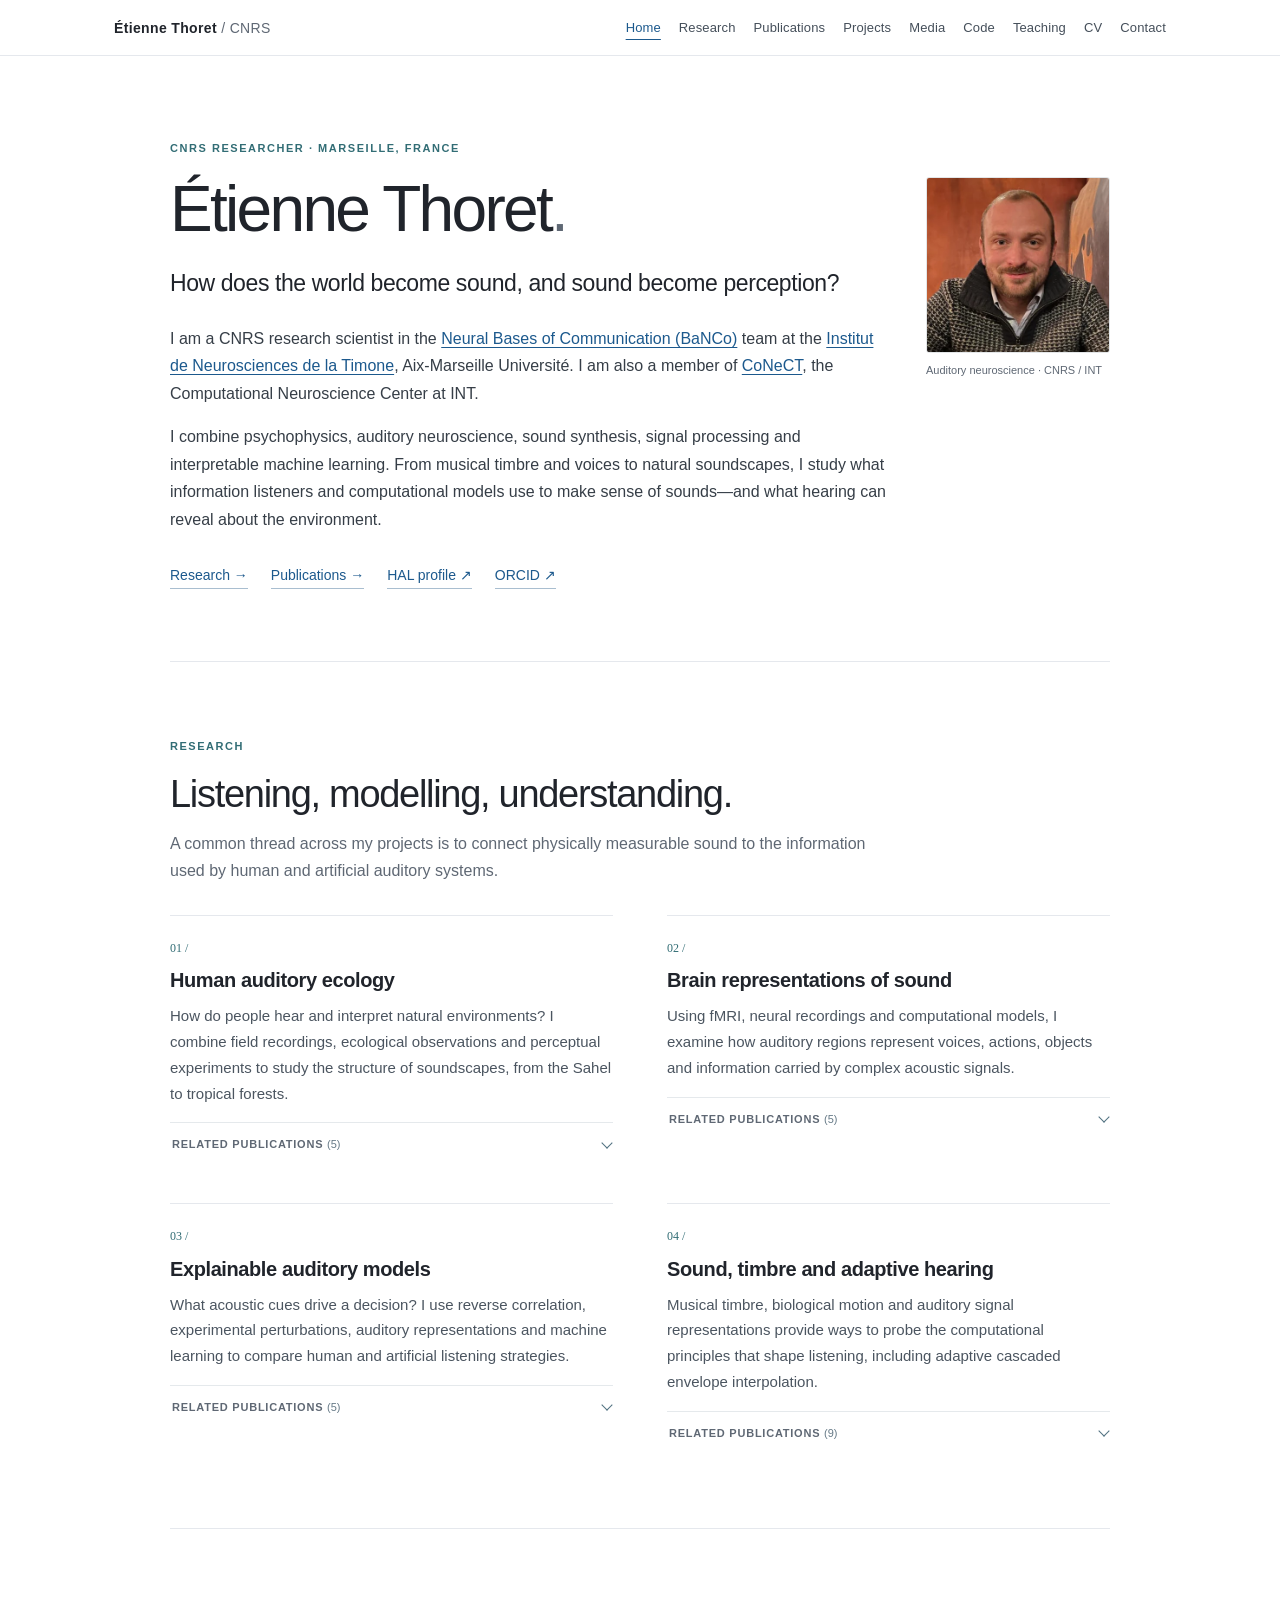
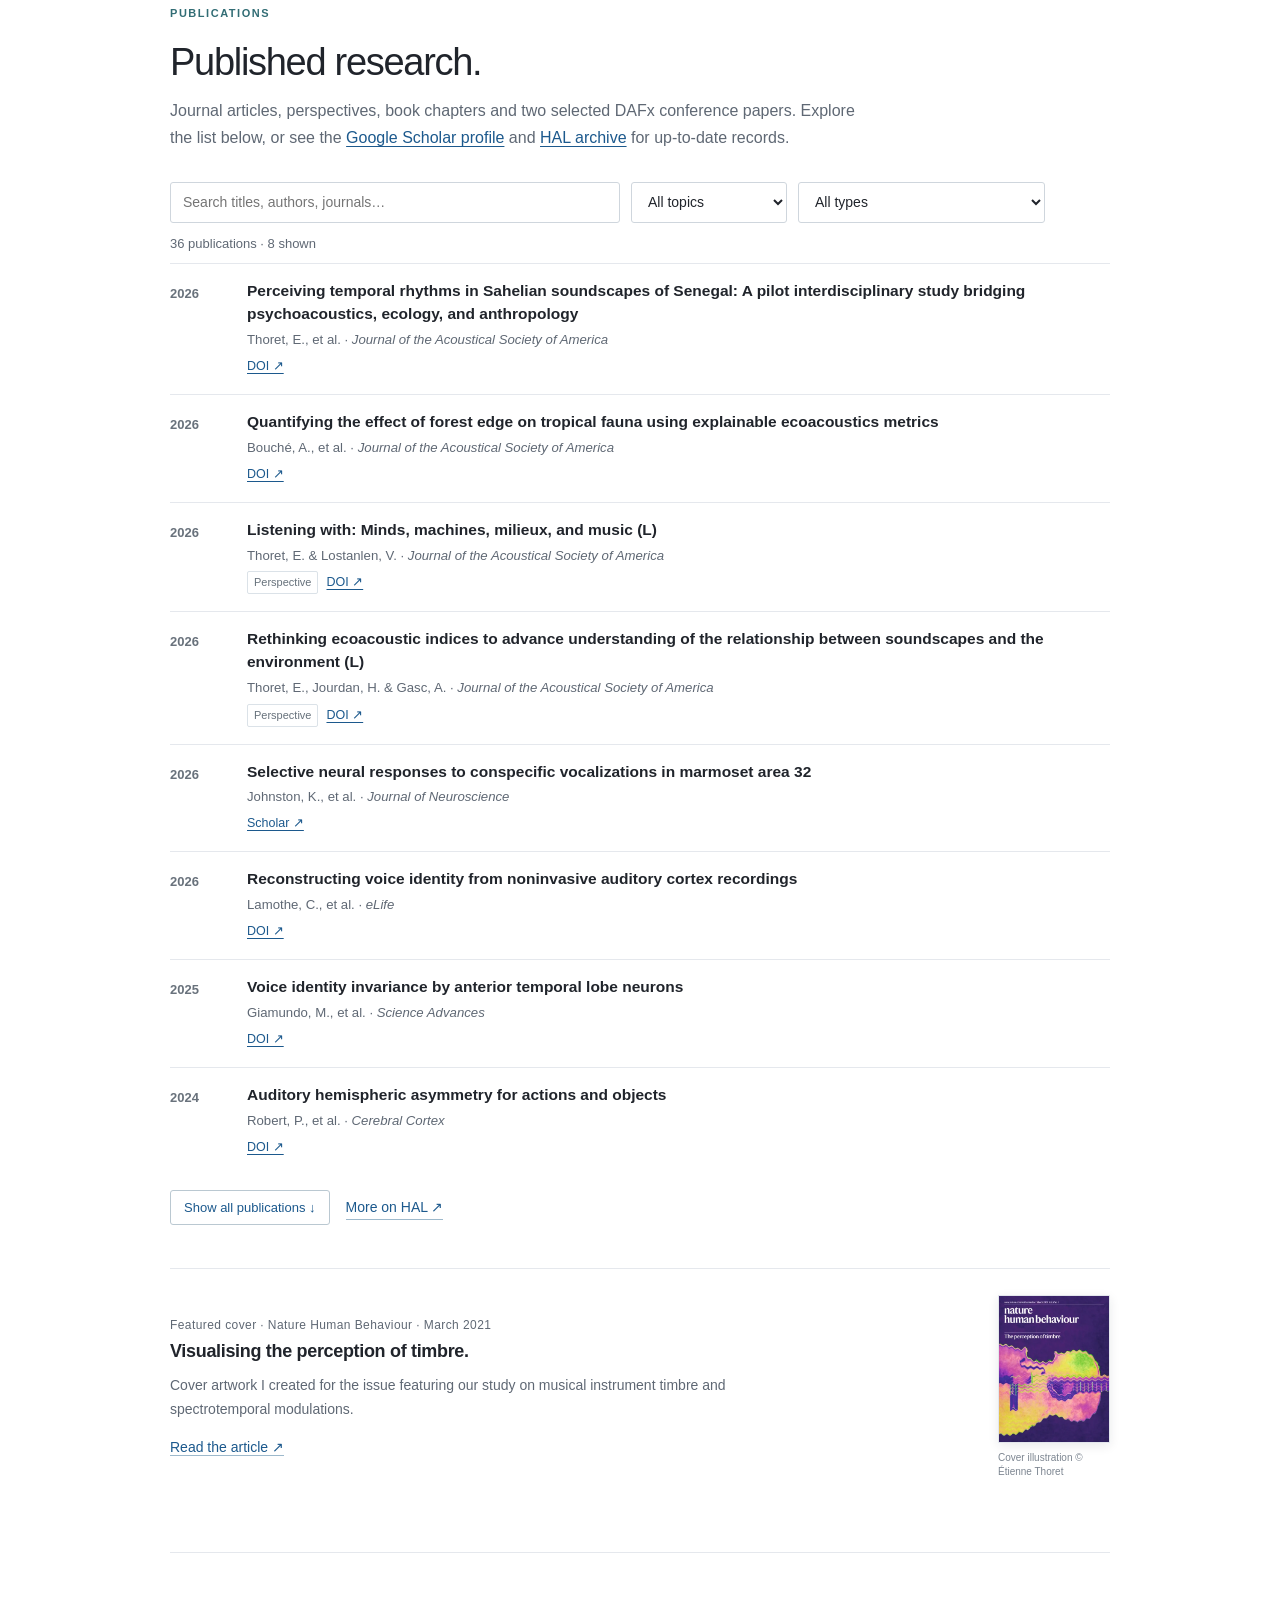
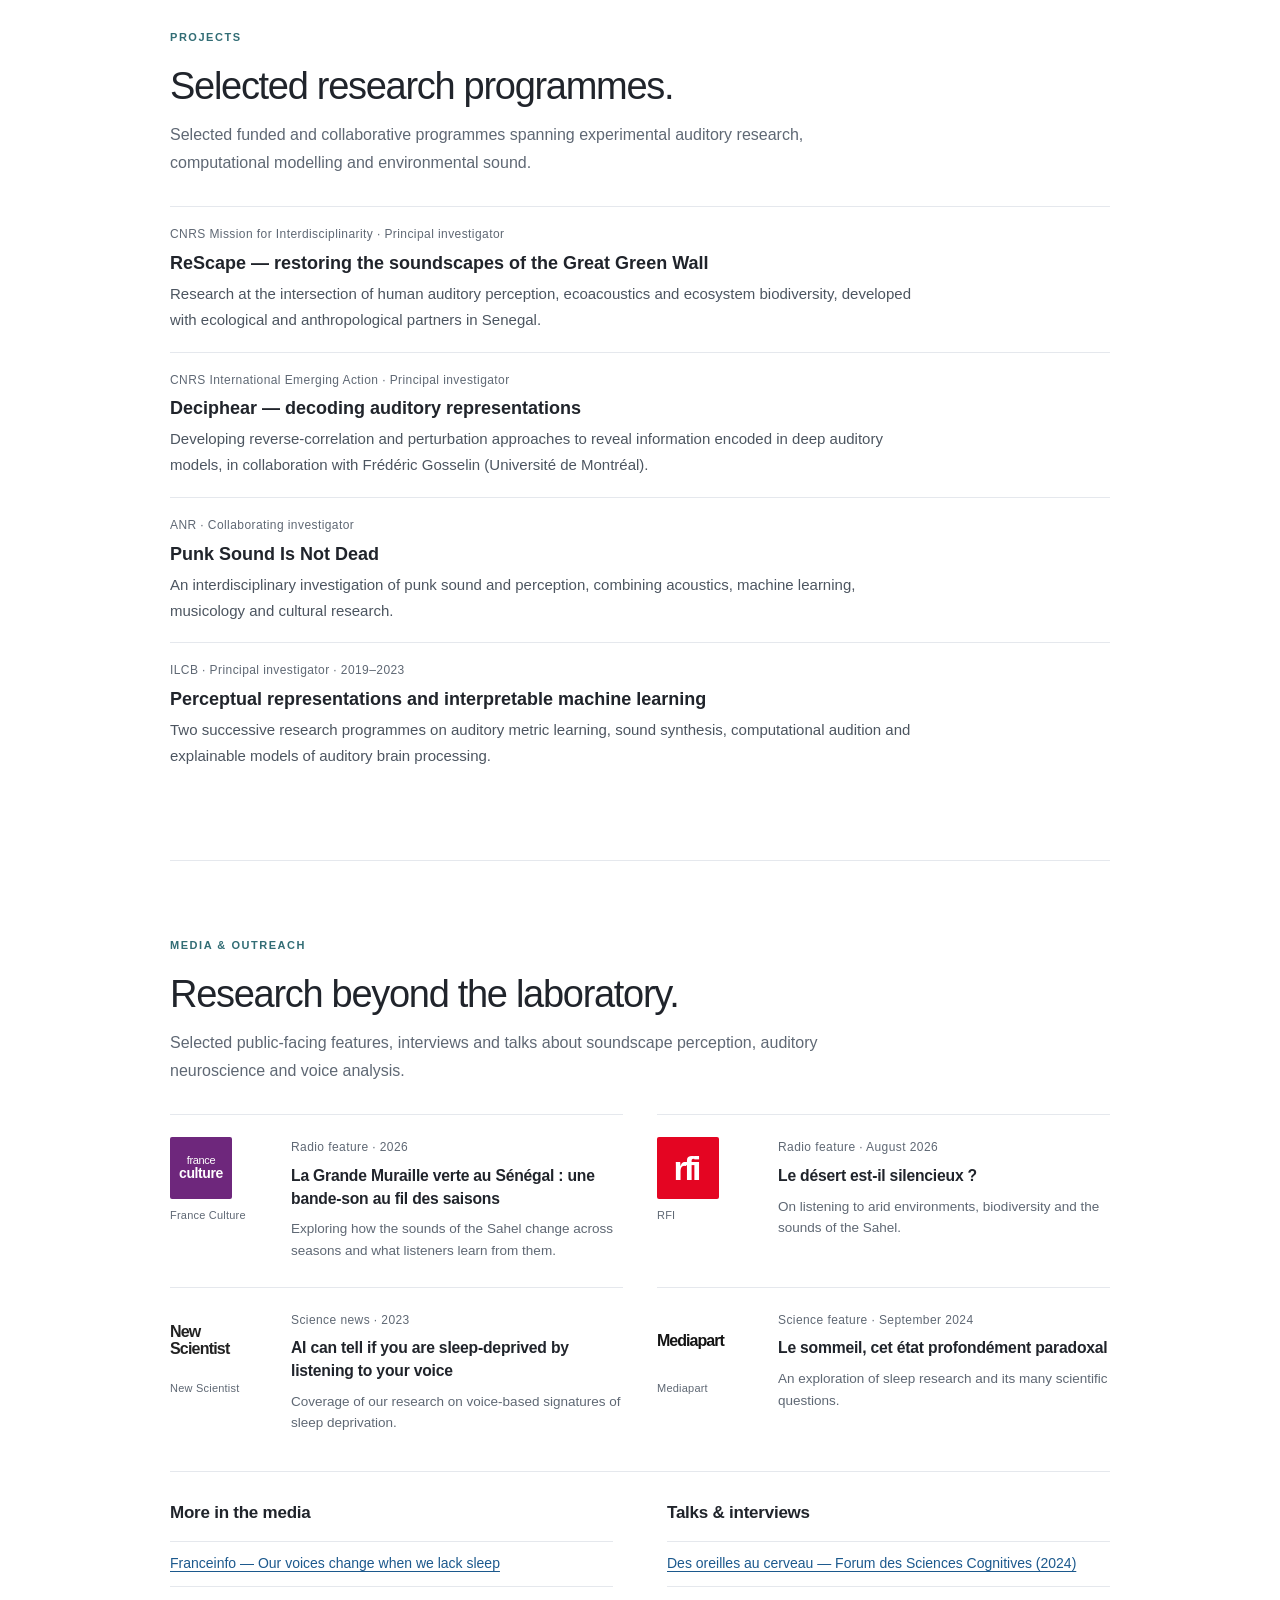
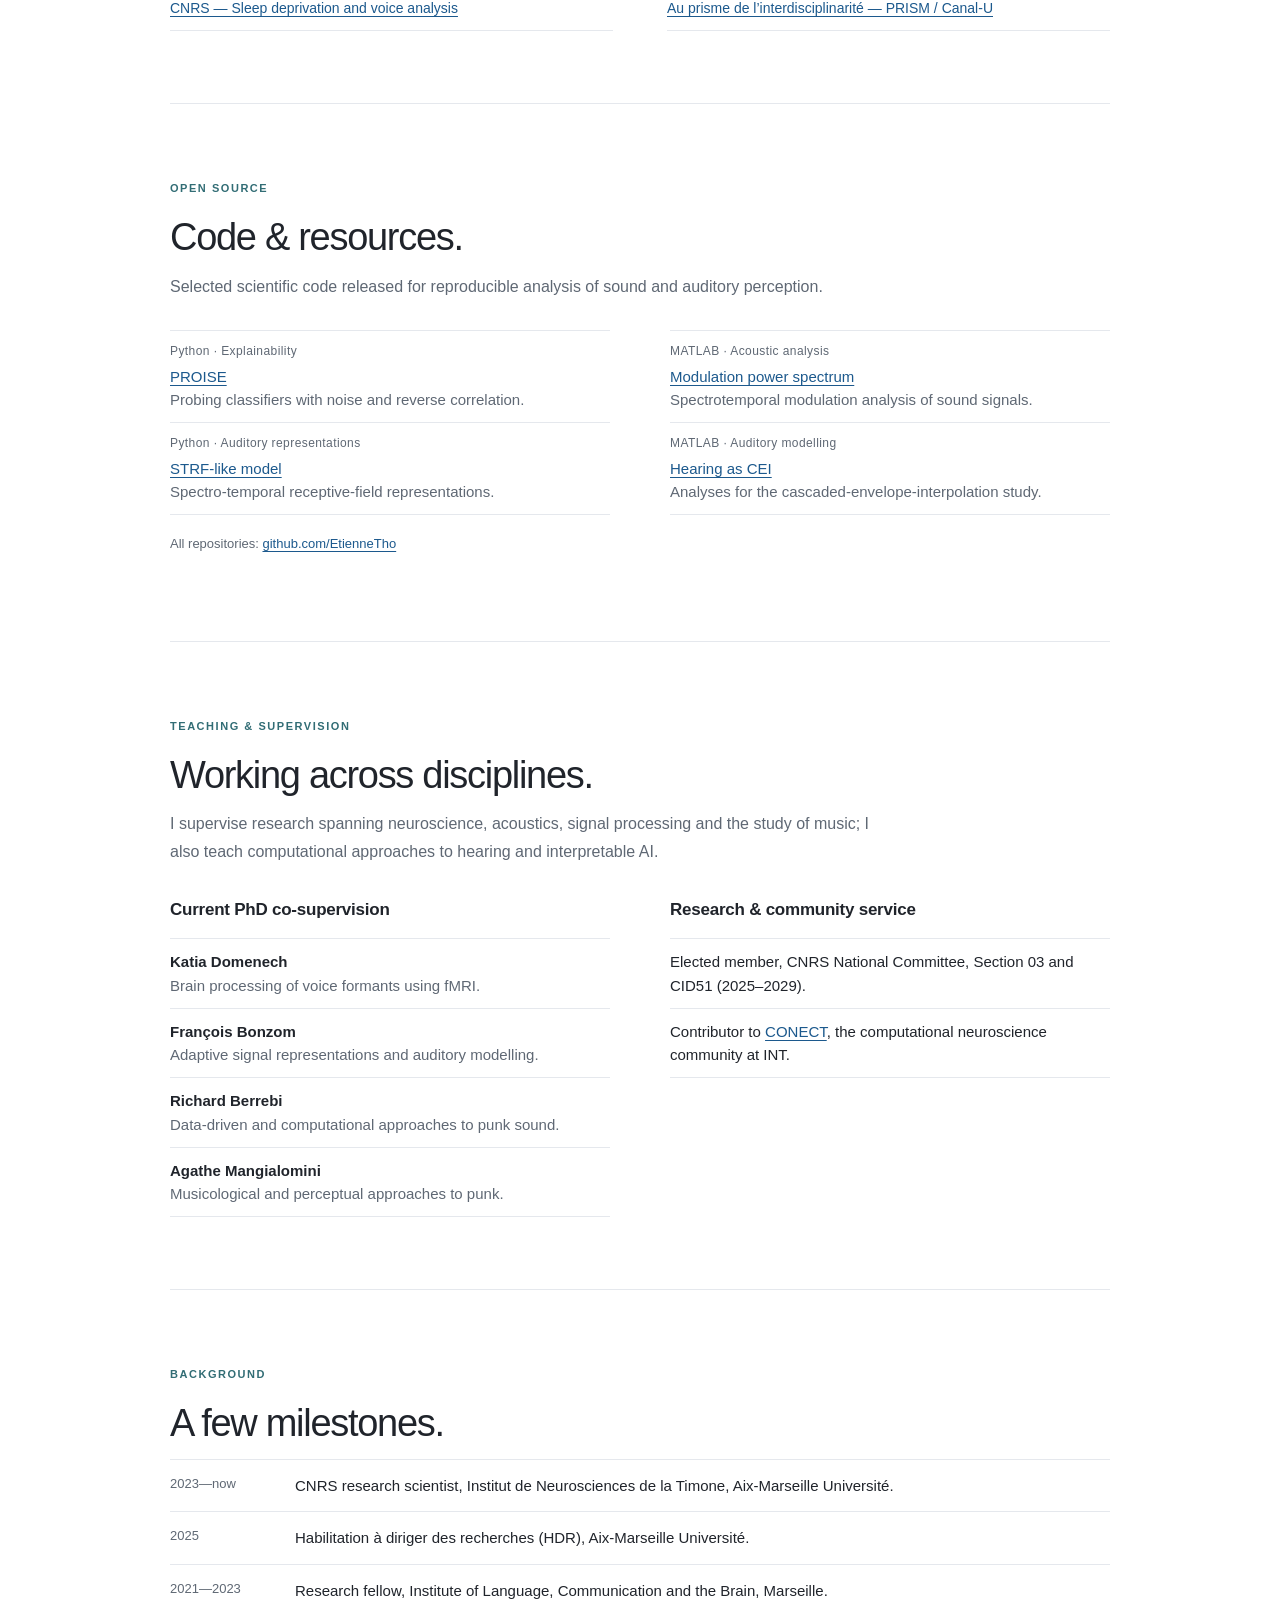
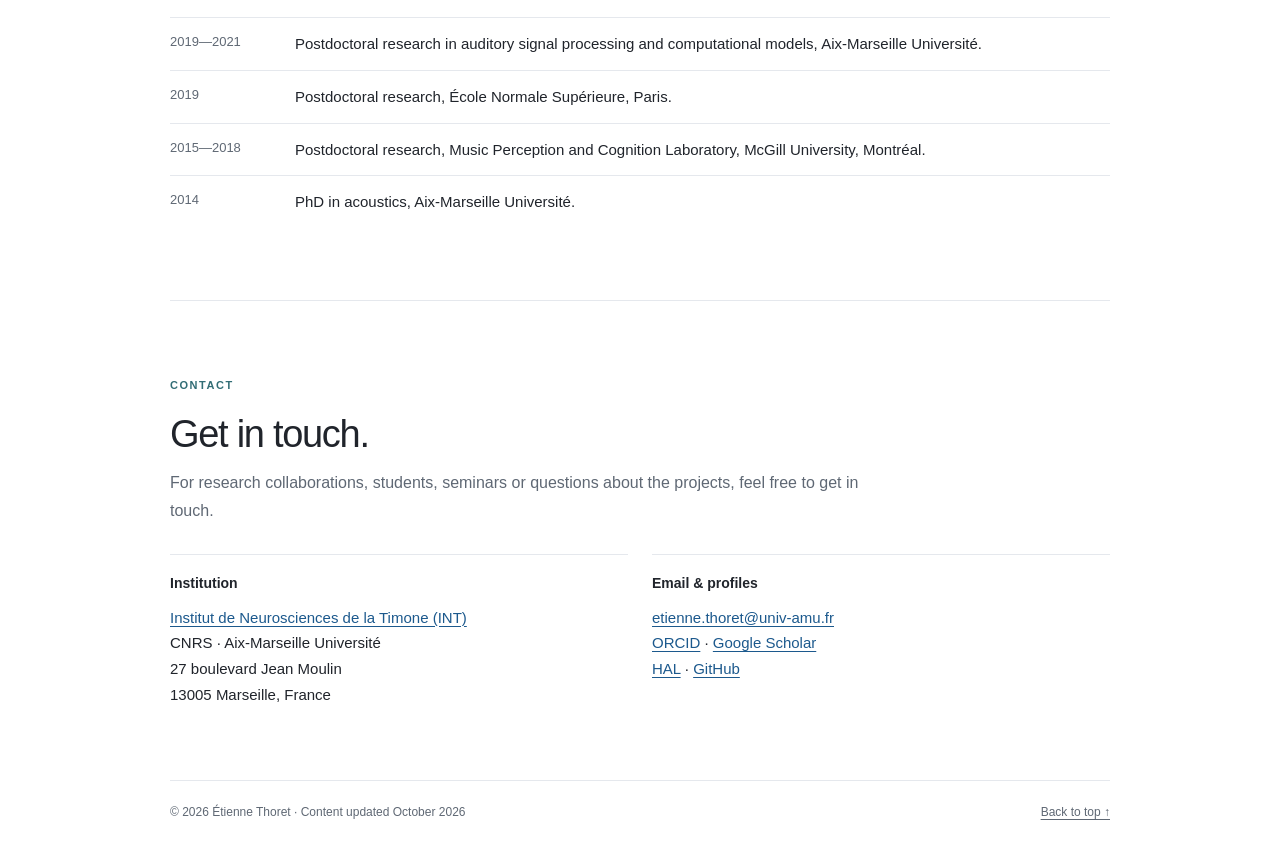
==== commit 7739e038: "Add files via upload" ====
--- a/index.html
+++ b/index.html
@@ -1,6 +1,6 @@
 <!doctype html>
 <html lang="en"><head><meta charset="utf-8"><meta name="viewport" content="width=device-width,initial-scale=1"><meta name="theme-color" content="#ffffff"><meta name="robots" content="index, follow"><meta name="description" content="Étienne Thoret — CNRS researcher in the Neural Bases of Communication team and CoNeCT at INT, Marseille; auditory neuroscience, human auditory ecology and interpretable machine learning."><title>Étienne Thoret | Auditory Neuroscience &amp; Human Auditory Ecology</title><link rel="icon" href="data:image/svg+xml,%3Csvg xmlns=%22http://www.w3.org/2000/svg%22 viewBox=%220 0 64 64%22%3E%3Crect width=%2264%22 height=%2264%22 rx=%229%22 fill=%22%2320242b%22/%3E%3Ctext x=%2232%22 y=%2243%22 text-anchor=%22middle%22 font-family=%22Arial,sans-serif%22 font-size=%2228%22 fill=%22white%22%3EET%3C/text%3E%3C/svg%3E"/><style>
-:root{--paper:#fff;--ink:#20242b;--muted:#5f6874;--rule:#e5e8ed;--link:#1c598d;--accent:#326d75;--soft:#f7fafb;--body:940px}*{box-sizing:border-box}html{scroll-behavior:smooth;scroll-padding-top:108px}body{margin:0;background:var(--paper);color:var(--ink);font:16px/1.72 -apple-system,BlinkMacSystemFont,"Segoe UI",Roboto,Helvetica,Arial,sans-serif;-webkit-font-smoothing:antialiased}a{color:var(--link);text-decoration:underline;text-decoration-thickness:1px;text-underline-offset:3px}a:hover{color:#113e69}a:focus-visible,button:focus-visible,input:focus-visible,select:focus-visible{outline:3px solid #80a4c0;outline-offset:3px}.site-header{background:#fff;border-bottom:1px solid var(--rule);position:sticky;top:0;z-index:5}.header-inner{max-width:1100px;margin:auto;padding:16px 24px 15px;display:flex;align-items:center;justify-content:space-between;gap:20px}.brand{font-size:14px;font-weight:700;letter-spacing:.025em;color:var(--ink);white-space:nowrap;text-decoration:none}.brand span{font-weight:400;color:var(--muted)}.nav{display:flex;gap:18px;align-items:center;flex-wrap:wrap}.nav a{font-size:13px;letter-spacing:.01em;text-decoration:none;color:#454f5a}.nav a:hover,.nav a.active{color:var(--link);text-decoration:underline;text-underline-offset:7px}.wrap{width:min(calc(100% - 48px),var(--body));margin-inline:auto}.section{padding:75px 0 72px;border-bottom:1px solid var(--rule)}.section:first-child{padding-top:83px}.section:last-child{border:0}.kicker{font-size:11px;font-weight:700;letter-spacing:.14em;text-transform:uppercase;color:var(--accent);margin:0 0 16px}.intro h1{font-size:clamp(41px,6vw,64px);font-weight:500;line-height:1.12;letter-spacing:-.042em;margin:0 0 20px}.intro h1 em{font-style:normal;color:#69737e}.lead{font-size:clamp(19px,2.5vw,23px);line-height:1.53;max-width:790px;letter-spacing:-.018em;margin:0 0 24px}.bodycopy{max-width:725px;color:#363e47}.intro-links{display:flex;gap:13px 23px;flex-wrap:wrap;margin-top:30px;font-size:14px}.intro-links a{text-decoration:none;border-bottom:1px solid #a9bed0}.section-heading{font-weight:500;font-size:clamp(27px,3.5vw,38px);letter-spacing:-.034em;line-height:1.22;margin:0 0 12px}.section-note{margin:0 0 30px;color:var(--muted);max-width:710px}.rule{border:0;border-top:1px solid var(--rule);margin:28px 0}.grid{display:grid;grid-template-columns:repeat(2,minmax(0,1fr));gap:36px 54px}.topic{padding-top:17px;border-top:1px solid var(--rule)}.topic .num{font:12px/1.2 Georgia,serif;color:var(--accent)}.topic h3{font-size:20px;line-height:1.34;font-weight:600;letter-spacing:-.02em;margin:7px 0 9px}.topic p{font-size:15px;line-height:1.72;color:#4b5560;margin:0 0 12px}.text-link{font-size:14px;text-decoration:none;border-bottom:1px solid #9db9cc}.columns{display:grid;grid-template-columns:1fr 1fr;gap:36px 60px}.subheading{font-size:17px;margin:0 0 14px;font-weight:600;letter-spacing:-.014em}.simple-list{list-style:none;padding:0;margin:0}.simple-list li{padding:11px 0;border-top:1px solid var(--rule);font-size:15px;line-height:1.55}.simple-list li:last-child{border-bottom:1px solid var(--rule)}.item-meta{font-size:12px;color:var(--muted);letter-spacing:.035em;display:block;margin-bottom:4px}.project{border-top:1px solid var(--rule);padding:17px 0 19px}.project h3{font-size:18px;line-height:1.4;margin:0 0 5px;font-weight:600}.project p{font-size:15px;color:#4c5560;margin:0;max-width:760px}.project .item-meta{margin-bottom:6px}.pub-controls{display:flex;align-items:center;flex-wrap:wrap;gap:11px;margin-bottom:9px}.searchbox{min-width:min(100%,290px);flex:1 1 300px;max-width:450px}.searchbox input,.pub-controls select{font:14px/1.2 inherit;font-family:inherit;font-size:14px;color:var(--ink);border:1px solid #cfd6dd;background:white;border-radius:3px;min-height:41px;width:100%;padding:9px 12px}.pub-controls select{width:auto;min-width:140px}.pub-count{font-size:13px;color:var(--muted);margin:10px 0 8px}.pub-item[hidden],#pub-empty[hidden],#pub-more[hidden]{display:none!important}.pub-list{list-style:none;padding:0;margin:0}.pub-item{display:grid;grid-template-columns:63px minmax(0,1fr);gap:14px;border-top:1px solid var(--rule);padding:16px 0 17px}.pub-year{font-size:13px;font-weight:700;color:#69727c;padding-top:3px}.pub-title{font-size:15.5px;line-height:1.48;font-weight:600;margin:0 0 4px}.pub-title a{color:var(--ink);text-decoration:none}.pub-title a:hover{color:var(--link);text-decoration:underline}.pub-detail{font-size:13.2px;color:var(--muted);line-height:1.55}.pub-links{margin-top:5px;font-size:12.5px}.pub-tag{font-size:11px;display:inline-block;border:1px solid #dbe2e8;color:#66717b;padding:1px 6px;border-radius:2px;margin-right:8px}.pub-actions{display:flex;align-items:center;gap:16px;flex-wrap:wrap;margin-top:15px}.btn{border:1px solid #bac8d1;padding:9px 13px;border-radius:3px;background:white;color:var(--link);font-size:13px;cursor:pointer}.btn:hover{background:var(--soft)}.empty{padding:24px 0;color:var(--muted);font-size:15px}.timeline{list-style:none;padding:0;margin:0}.timeline li{display:grid;grid-template-columns:105px minmax(0,1fr);gap:20px;border-top:1px solid var(--rule);padding:13px 0;font-size:15px}.timeline .year{font-size:13px;color:var(--muted)}.timeline p{margin:0}.pill-row{display:flex;gap:11px;flex-wrap:wrap;margin-top:15px}.pill-row a{font-size:13px;white-space:nowrap}.contact-grid{display:grid;grid-template-columns:1fr 1fr;gap:24px}.contact-block{border-top:1px solid var(--rule);padding-top:16px}.contact-block h3{font-size:14px;margin:0 0 9px}.contact-block p{margin:0;font-size:15px;line-height:1.72}.footer{border-top:1px solid var(--rule);font-size:12px;color:var(--muted);padding:21px 0 34px;display:flex;justify-content:space-between;gap:20px;flex-wrap:wrap}.footer a{color:inherit}.skip{position:absolute;left:-9999px;top:auto}.skip:focus{left:14px;top:12px;z-index:20;background:white;padding:8px}.subtle{color:var(--muted)}.note{font-size:13px;color:var(--muted)}.top-link{white-space:nowrap}::selection{background:#dce9ef}@media(max-width:780px){.header-inner{align-items:flex-start;flex-direction:column;gap:9px;padding:13px 22px}.nav{flex-wrap:nowrap;overflow-x:auto;max-width:calc(100vw - 44px);gap:17px;padding:0 0 4px}.nav a{flex:none}.wrap{width:calc(100% - 44px)}.section{padding:57px 0 54px}.section:first-child{padding-top:55px}.grid,.columns,.contact-grid{grid-template-columns:1fr;gap:22px}.intro h1{font-size:43px}.lead{font-size:19px}.pub-item{grid-template-columns:44px minmax(0,1fr);gap:11px}.pub-controls select{flex:1 1 130px;min-width:0}.timeline li{grid-template-columns:80px 1fr;gap:12px}.section-heading{font-size:31px}}@media(prefers-reduced-motion:reduce){html{scroll-behavior:auto}}
+:root{--paper:#fff;--ink:#20242b;--muted:#5f6874;--rule:#e5e8ed;--link:#1c598d;--accent:#326d75;--soft:#f7fafb;--body:940px}*{box-sizing:border-box}html{scroll-behavior:smooth;scroll-padding-top:108px}body{margin:0;background:var(--paper);color:var(--ink);font:16px/1.72 -apple-system,BlinkMacSystemFont,"Segoe UI",Roboto,Helvetica,Arial,sans-serif;-webkit-font-smoothing:antialiased}a{color:var(--link);text-decoration:underline;text-decoration-thickness:1px;text-underline-offset:3px}a:hover{color:#113e69}a:focus-visible,button:focus-visible,input:focus-visible,select:focus-visible{outline:3px solid #80a4c0;outline-offset:3px}.site-header{background:#fff;border-bottom:1px solid var(--rule);position:sticky;top:0;z-index:5}.header-inner{max-width:1100px;margin:auto;padding:16px 24px 15px;display:flex;align-items:center;justify-content:space-between;gap:20px}.brand{font-size:14px;font-weight:700;letter-spacing:.025em;color:var(--ink);white-space:nowrap;text-decoration:none}.brand span{font-weight:400;color:var(--muted)}.nav{display:flex;gap:18px;align-items:center;flex-wrap:wrap}.nav a{font-size:13px;letter-spacing:.01em;text-decoration:none;color:#454f5a}.nav a:hover,.nav a.active{color:var(--link);text-decoration:underline;text-underline-offset:7px}.wrap{width:min(calc(100% - 48px),var(--body));margin-inline:auto}.section{padding:75px 0 72px;border-bottom:1px solid var(--rule)}.section:first-child{padding-top:83px}.section:last-child{border:0}.kicker{font-size:11px;font-weight:700;letter-spacing:.14em;text-transform:uppercase;color:var(--accent);margin:0 0 16px}.intro h1{font-size:clamp(41px,6vw,64px);font-weight:500;line-height:1.12;letter-spacing:-.042em;margin:0 0 20px}.intro h1 em{font-style:normal;color:#69737e}.lead{font-size:clamp(19px,2.5vw,23px);line-height:1.53;max-width:790px;letter-spacing:-.018em;margin:0 0 24px}.bodycopy{max-width:725px;color:#363e47}.intro-links{display:flex;gap:13px 23px;flex-wrap:wrap;margin-top:30px;font-size:14px}.intro-links a{text-decoration:none;border-bottom:1px solid #a9bed0}.section-heading{font-weight:500;font-size:clamp(27px,3.5vw,38px);letter-spacing:-.034em;line-height:1.22;margin:0 0 12px}.section-note{margin:0 0 30px;color:var(--muted);max-width:710px}.rule{border:0;border-top:1px solid var(--rule);margin:28px 0}.grid{display:grid;grid-template-columns:repeat(2,minmax(0,1fr));gap:36px 54px}.topic{padding-top:17px;border-top:1px solid var(--rule)}.topic .num{font:12px/1.2 Georgia,serif;color:var(--accent)}.topic h3{font-size:20px;line-height:1.34;font-weight:600;letter-spacing:-.02em;margin:7px 0 9px}.topic p{font-size:15px;line-height:1.72;color:#4b5560;margin:0 0 12px}.text-link{font-size:14px;text-decoration:none;border-bottom:1px solid #9db9cc}.columns{display:grid;grid-template-columns:1fr 1fr;gap:36px 60px}.subheading{font-size:17px;margin:0 0 14px;font-weight:600;letter-spacing:-.014em}.simple-list{list-style:none;padding:0;margin:0}.simple-list li{padding:11px 0;border-top:1px solid var(--rule);font-size:15px;line-height:1.55}.simple-list li:last-child{border-bottom:1px solid var(--rule)}.item-meta{font-size:12px;color:var(--muted);letter-spacing:.035em;display:block;margin-bottom:4px}.project{border-top:1px solid var(--rule);padding:17px 0 19px}.project h3{font-size:18px;line-height:1.4;margin:0 0 5px;font-weight:600}.project p{font-size:15px;color:#4c5560;margin:0;max-width:760px}.project .item-meta{margin-bottom:6px}.pub-controls{display:flex;align-items:center;flex-wrap:wrap;gap:11px;margin-bottom:9px}.searchbox{min-width:min(100%,290px);flex:1 1 300px;max-width:450px}.searchbox input,.pub-controls select{font:14px/1.2 inherit;font-family:inherit;font-size:14px;color:var(--ink);border:1px solid #cfd6dd;background:white;border-radius:3px;min-height:41px;width:100%;padding:9px 12px}.pub-controls select{width:auto;min-width:140px}.pub-count{font-size:13px;color:var(--muted);margin:10px 0 8px}.pub-item[hidden],#pub-empty[hidden],#pub-more[hidden]{display:none!important}.pub-list{list-style:none;padding:0;margin:0}.pub-item{display:grid;grid-template-columns:63px minmax(0,1fr);gap:14px;border-top:1px solid var(--rule);padding:16px 0 17px}.pub-year{font-size:13px;font-weight:700;color:#69727c;padding-top:3px}.pub-title{font-size:15.5px;line-height:1.48;font-weight:600;margin:0 0 4px}.pub-title a{color:var(--ink);text-decoration:none}.pub-title a:hover{color:var(--link);text-decoration:underline}.pub-detail{font-size:13.2px;color:var(--muted);line-height:1.55}.pub-links{margin-top:5px;font-size:12.5px}.pub-tag{font-size:11px;display:inline-block;border:1px solid #dbe2e8;color:#66717b;padding:1px 6px;border-radius:2px;margin-right:8px}.pub-award{color:#326d75;font-weight:600}.pub-actions{display:flex;align-items:center;gap:16px;flex-wrap:wrap;margin-top:15px}.btn{border:1px solid #bac8d1;padding:9px 13px;border-radius:3px;background:white;color:var(--link);font-size:13px;cursor:pointer}.btn:hover{background:var(--soft)}.empty{padding:24px 0;color:var(--muted);font-size:15px}.timeline{list-style:none;padding:0;margin:0}.timeline li{display:grid;grid-template-columns:105px minmax(0,1fr);gap:20px;border-top:1px solid var(--rule);padding:13px 0;font-size:15px}.timeline .year{font-size:13px;color:var(--muted)}.timeline p{margin:0}.pill-row{display:flex;gap:11px;flex-wrap:wrap;margin-top:15px}.pill-row a{font-size:13px;white-space:nowrap}.contact-grid{display:grid;grid-template-columns:1fr 1fr;gap:24px}.contact-block{border-top:1px solid var(--rule);padding-top:16px}.contact-block h3{font-size:14px;margin:0 0 9px}.contact-block p{margin:0;font-size:15px;line-height:1.72}.footer{border-top:1px solid var(--rule);font-size:12px;color:var(--muted);padding:21px 0 34px;display:flex;justify-content:space-between;gap:20px;flex-wrap:wrap}.footer a{color:inherit}.skip{position:absolute;left:-9999px;top:auto}.skip:focus{left:14px;top:12px;z-index:20;background:white;padding:8px}.subtle{color:var(--muted)}.note{font-size:13px;color:var(--muted)}.top-link{white-space:nowrap}::selection{background:#dce9ef}@media(max-width:780px){.header-inner{align-items:flex-start;flex-direction:column;gap:9px;padding:13px 22px}.nav{flex-wrap:nowrap;overflow-x:auto;max-width:calc(100vw - 44px);gap:17px;padding:0 0 4px}.nav a{flex:none}.wrap{width:calc(100% - 44px)}.section{padding:57px 0 54px}.section:first-child{padding-top:55px}.grid,.columns,.contact-grid{grid-template-columns:1fr;gap:22px}.intro h1{font-size:43px}.lead{font-size:19px}.pub-item{grid-template-columns:44px minmax(0,1fr);gap:11px}.pub-controls select{flex:1 1 130px;min-width:0}.timeline li{grid-template-columns:80px 1fr;gap:12px}.section-heading{font-size:31px}}@media(prefers-reduced-motion:reduce){html{scroll-behavior:auto}}
 
 /* Portrait and feature cover — understated editorial layout */
 .hero-grid{display:grid;grid-template-columns:minmax(0,1fr) 184px;gap:34px;align-items:start}
@@ -42,14 +42,22 @@
 @media(max-width:780px){.hero-grid{grid-template-columns:minmax(0,1fr) 145px;gap:17px}.portrait{max-width:145px;margin-top:30px}.media-grid{grid-template-columns:1fr}.media-item{grid-template-columns:105px minmax(0,1fr);gap:16px}.outreach-extra{grid-template-columns:1fr;gap:24px}.cover-feature{grid-template-columns:minmax(0,1fr) 108px;gap:15px}.cover-art{width:103px}}
 @media(max-width:570px){.hero-grid{display:block;position:relative}.portrait{position:absolute;right:0;top:3px;width:112px;margin:0}.portrait figcaption{display:none}.hero-text .kicker{max-width:calc(100% - 125px)}.intro h1{font-size:clamp(34px,10.7vw,43px);max-width:calc(100% - 123px);margin-bottom:24px}.media-item{grid-template-columns:89px minmax(0,1fr);gap:15px}.media-logo{width:85px;height:52px}.media-logo-square{width:52px;height:52px}.media-logo-square img{width:52px;height:52px}.mark-culture{font-size:9px}.mark-culture b{font-size:12px}.mark-rfi{font-size:30px}.media-logo-wordmark img{width:85px}.cover-feature{grid-template-columns:minmax(0,1fr) 90px;gap:15px}.cover-art{width:88px}.cover-feature h3{font-size:16px}.cover-feature p{font-size:13px}}
 
-/* Selected publications linked directly from the four research themes. */
-.topic-pubs{margin-top:16px;border-top:1px solid #edf0f2;padding-top:13px}
-.topic-pubs-label{display:block;margin-bottom:7px;color:var(--muted);font-size:11px;font-weight:600;letter-spacing:.07em;text-transform:uppercase}
-.topic-pubs ul{list-style:none;padding:0;margin:0}
-.topic-pubs li{display:flex;align-items:flex-start;justify-content:space-between;gap:12px;padding:5px 0;font-size:13px;line-height:1.55}
+
+/* Native, keyboard-accessible dropdowns for related publications, closed by default. */
+.topic-pubs{margin-top:16px;border-top:1px solid #e5e9ec}
+.topic-pubs>summary{display:flex;align-items:center;justify-content:space-between;gap:16px;list-style:none;cursor:pointer;padding:12px 2px 13px;min-height:43px;user-select:none}
+.topic-pubs>summary::-webkit-details-marker{display:none}
+.topic-pubs>summary::after{content:"";width:7px;height:7px;flex:0 0 auto;border-right:1.5px solid #507181;border-bottom:1.5px solid #507181;transform:translateY(-2px) rotate(45deg);transition:transform .18s ease}
+.topic-pubs[open]>summary::after{transform:translateY(2px) rotate(225deg)}
+.topic-pubs>summary:hover .topic-pubs-label{color:var(--link)}
+.topic-pubs-label{display:inline;margin:0;color:var(--muted);font-size:11px;font-weight:600;letter-spacing:.07em;text-transform:uppercase}
+.topic-pubs-count{font-weight:500;letter-spacing:0;white-space:nowrap;color:#657986}
+.topic-pubs ul{list-style:none;padding:8px 0 14px;margin:0;border-top:1px solid #f0f2f4}
+.topic-pubs li{display:flex;align-items:flex-start;justify-content:space-between;gap:12px;padding:6px 1px;font-size:13px;line-height:1.55}
 .topic-pubs li a{color:var(--link);text-decoration:none;text-underline-offset:3px;flex:1;min-width:0}
 .topic-pubs li a:hover{text-decoration:underline}
 .topic-pub-year{flex:0 0 auto;font-size:12px;color:#7a858f;white-space:nowrap;line-height:1.65}
+@media(prefers-reduced-motion:reduce){.topic-pubs>summary::after{transition:none}}
 </style></head><body>
 <a class="skip" href="#main">Skip to content</a>
 <header class="site-header"><div class="header-inner"><a href="#home" class="brand">Étienne Thoret <span>/ CNRS</span></a><nav class="nav" aria-label="Main navigation"><a href="#home">Home</a><a href="#research">Research</a><a href="#publications">Publications</a><a href="#projects">Projects</a><a href="#media">Media</a><a href="#software">Code</a><a href="#teaching">Teaching</a><a href="#about">CV</a><a href="#contact">Contact</a></nav></div></header>
@@ -75,46 +83,72 @@
   <p class="section-note">A common thread across my projects is to connect physically measurable sound to the information used by human and artificial auditory systems.</p>
   <div class="grid">
     <article class="topic"><span class="num">01 /</span><h3>Human auditory ecology</h3><p>How do people hear and interpret natural environments? I combine field recordings, ecological observations and perceptual experiments to study the structure of soundscapes, from the Sahel to tropical forests.</p>
-      <div class="topic-pubs" aria-label="Selected publications">
-        <span class="topic-pubs-label">Selected publications</span>
-        <ul>
-        <li><a href="https://doi.org/10.1121/10.0044362" target="_blank" rel="noopener noreferrer">Temporal rhythms in Sahelian soundscapes</a><span class="topic-pub-year">2026</span></li>
-        <li><a href="https://doi.org/10.1121/10.0043166" target="_blank" rel="noopener noreferrer">Rethinking ecoacoustic indices</a><span class="topic-pub-year">2026</span></li>
-        <li><a href="https://doi.org/10.1121/10.0001174" target="_blank" rel="noopener noreferrer">Modulation cues in natural soundscapes</a><span class="topic-pub-year">2020</span></li>
-        </ul>
-      </div>
+      <details class="topic-pubs">
+<summary><span class="topic-pubs-label">Related publications <span class="topic-pubs-count">(5)</span></span></summary>
+<ul>
+<li><a href="https://doi.org/10.1121/10.0044362" title="Perceiving temporal rhythms in Sahelian soundscapes of Senegal: A pilot interdisciplinary study bridging psychoacoustics, ecology, and anthropology" target="_blank" rel="noopener noreferrer">Temporal rhythms in Sahelian soundscapes</a><span class="topic-pub-year">2026</span></li>
+<li><a href="https://doi.org/10.1121/10.0043951" title="Quantifying the effect of forest edge on tropical fauna using explainable ecoacoustics metrics" target="_blank" rel="noopener noreferrer">Explainable ecoacoustics at tropical forest edges</a><span class="topic-pub-year">2026</span></li>
+<li><a href="https://doi.org/10.1121/10.0043893" title="Listening with: Minds, machines, milieux, and music (L)" target="_blank" rel="noopener noreferrer">Listening with: minds, machines, milieux and music</a><span class="topic-pub-year">2026</span></li>
+<li><a href="https://doi.org/10.1121/10.0043166" title="Rethinking ecoacoustic indices to advance understanding of the relationship between soundscapes and the environment (L)" target="_blank" rel="noopener noreferrer">Rethinking ecoacoustic indices</a><span class="topic-pub-year">2026</span></li>
+<li><a href="https://doi.org/10.1121/10.0001174" title="Characterizing amplitude and frequency modulation cues in natural soundscapes: A pilot study on four habitats of a biosphere reserve" target="_blank" rel="noopener noreferrer">Modulation cues in natural soundscapes</a><span class="topic-pub-year">2020</span></li>
+</ul>
+</details>
     </article>
     <article class="topic"><span class="num">02 /</span><h3>Brain representations of sound</h3><p>Using fMRI, neural recordings and computational models, I examine how auditory regions represent voices, actions, objects and information carried by complex acoustic signals.</p>
-      <div class="topic-pubs" aria-label="Selected publications">
-        <span class="topic-pubs-label">Selected publications</span>
-        <ul>
-        <li><a href="https://doi.org/10.7554/eLife.98047.3" target="_blank" rel="noopener noreferrer">Reconstructing voice identity from auditory cortex</a><span class="topic-pub-year">2026</span></li>
-        <li><a href="https://doi.org/10.1126/sciadv.adv7033" target="_blank" rel="noopener noreferrer">Voice identity invariance in temporal lobe neurons</a><span class="topic-pub-year">2025</span></li>
-        <li><a href="https://doi.org/10.1073/pnas.2405588121" target="_blank" rel="noopener noreferrer">Human-voice selective neurons in the monkey brain</a><span class="topic-pub-year">2024</span></li>
-        </ul>
-      </div>
+      <details class="topic-pubs">
+<summary><span class="topic-pubs-label">Related publications <span class="topic-pubs-count">(5)</span></span></summary>
+<ul>
+<li><a href="https://doi.org/10.7554/eLife.98047.3" title="Reconstructing voice identity from noninvasive auditory cortex recordings" target="_blank" rel="noopener noreferrer">Reconstructing voice identity from auditory cortex</a><span class="topic-pub-year">2026</span></li>
+<li><a href="https://doi.org/10.1126/sciadv.adv7033" title="Voice identity invariance by anterior temporal lobe neurons" target="_blank" rel="noopener noreferrer">Voice identity invariance in temporal lobe neurons</a><span class="topic-pub-year">2025</span></li>
+<li><a href="https://doi.org/10.1093/cercor/bhae292" title="Auditory hemispheric asymmetry for actions and objects" target="_blank" rel="noopener noreferrer">Auditory hemispheric asymmetry for actions and objects</a><span class="topic-pub-year">2024</span></li>
+<li><a href="https://doi.org/10.1073/pnas.2405588121" title="A population of neurons selective for human voice in the monkey brain" target="_blank" rel="noopener noreferrer">Human-voice-selective neurons in the monkey brain</a><span class="topic-pub-year">2024</span></li>
+<li><a href="https://doi.org/10.3389/fnins.2022.1075288" title="The temporal voice areas are not “just” speech areas" target="_blank" rel="noopener noreferrer">Temporal voice areas beyond speech</a><span class="topic-pub-year">2023</span></li>
+</ul>
+</details>
     </article>
     <article class="topic"><span class="num">03 /</span><h3>Explainable auditory models</h3><p>What acoustic cues drive a decision? I use reverse correlation, experimental perturbations, auditory representations and machine learning to compare human and artificial listening strategies.</p>
-      <div class="topic-pubs" aria-label="Selected publications">
-        <span class="topic-pubs-label">Selected publications</span>
-        <ul>
-        <li><a href="https://doi.org/10.1121/10.0043951" target="_blank" rel="noopener noreferrer">Explainable ecoacoustics at forest edges</a><span class="topic-pub-year">2026</span></li>
-        <li><a href="https://doi.org/10.1038/s44159-023-00239-z" target="_blank" rel="noopener noreferrer">Reverse correlation in human and artificial cognition</a><span class="topic-pub-year">2023</span></li>
-        <li><a href="https://doi.org/10.1016/j.jneumeth.2021.109297" target="_blank" rel="noopener noreferrer">Probing classifiers with noise, bubbles and reverse correlation</a><span class="topic-pub-year">2021</span></li>
-        </ul>
-      </div>
+      <details class="topic-pubs">
+<summary><span class="topic-pubs-label">Related publications <span class="topic-pubs-count">(5)</span></span></summary>
+<ul>
+<li><a href="https://doi.org/10.1121/10.0043951" title="Quantifying the effect of forest edge on tropical fauna using explainable ecoacoustics metrics" target="_blank" rel="noopener noreferrer">Explainable ecoacoustics at tropical forest edges</a><span class="topic-pub-year">2026</span></li>
+<li><a href="https://doi.org/10.1121/10.0043166" title="Rethinking ecoacoustic indices to advance understanding of the relationship between soundscapes and the environment (L)" target="_blank" rel="noopener noreferrer">Rethinking ecoacoustic indices</a><span class="topic-pub-year">2026</span></li>
+<li><a href="https://doi.org/10.1371/journal.pcbi.1011849" title="Sleep deprivation detected by voice analysis" target="_blank" rel="noopener noreferrer">Sleep deprivation detected by voice analysis</a><span class="topic-pub-year">2024</span></li>
+<li><a href="https://doi.org/10.1038/s44159-023-00239-z" title="A window on human and artificial cognition with reverse correlation" target="_blank" rel="noopener noreferrer">Reverse correlation in human and artificial cognition</a><span class="topic-pub-year">2023</span></li>
+<li><a href="https://doi.org/10.1016/j.jneumeth.2021.109297" title="Probing machine-learning classifiers using noise, bubbles, and reverse correlation" target="_blank" rel="noopener noreferrer">Probing classifiers with noise, bubbles and reverse correlation</a><span class="topic-pub-year">2021</span></li>
+</ul>
+</details>
     </article>
     <article class="topic"><span class="num">04 /</span><h3>Sound, timbre and adaptive hearing</h3><p>Musical timbre, biological motion and auditory signal representations provide ways to probe the computational principles that shape listening, including adaptive cascaded envelope interpolation.</p>
-      <div class="topic-pubs" aria-label="Selected publications">
-        <span class="topic-pubs-label">Selected publications</span>
-        <ul>
-        <li><a href="https://doi.org/10.1038/s42003-023-05040-5" target="_blank" rel="noopener noreferrer">Hearing as adaptive cascaded envelope interpolation</a><span class="topic-pub-year">2023</span></li>
-        <li><a href="https://doi.org/10.1016/j.cognition.2023.105478" target="_blank" rel="noopener noreferrer">Hearing elliptic movements and sensorimotor geometry</a><span class="topic-pub-year">2023</span></li>
-        <li><a href="https://doi.org/10.1038/s41562-020-00987-5" target="_blank" rel="noopener noreferrer">Learning metrics for musical instrument timbre</a><span class="topic-pub-year">2021</span></li>
-        </ul>
-      </div>
-    </article>
-  </div>
+      <details class="topic-pubs">
+<summary><span class="topic-pubs-label">Related publications <span class="topic-pubs-count">(9)</span></span></summary>
+<ul>
+<li><a href="https://doi.org/10.1038/s42003-023-05040-5" title="Hearing as adaptive cascaded envelope interpolation" target="_blank" rel="noopener noreferrer">Hearing as adaptive cascaded envelope interpolation</a><span class="topic-pub-year">2023</span></li>
+<li><a href="https://doi.org/10.1016/j.cognition.2023.105478" title="Hearing elliptic movements reveals the imprint of action on prototypical geometries" target="_blank" rel="noopener noreferrer">Hearing elliptic movements and sensorimotor geometry</a><span class="topic-pub-year">2023</span></li>
+<li><a href="https://doi.org/10.1121/10.0017100" title="Timbral cues for learning to generalize musical instrument identity across pitch register" target="_blank" rel="noopener noreferrer">Timbral cues for musical instrument identity</a><span class="topic-pub-year">2023</span></li>
+<li><a href="https://doi.org/10.1525/mp.2021.38.5.473" title="Instrument timbre enhances perceptual segregation in orchestral music" target="_blank" rel="noopener noreferrer">Instrument timbre and perceptual segregation in music</a><span class="topic-pub-year">2021</span></li>
+<li><a href="https://doi.org/10.1038/s41562-020-00987-5" title="Learning metrics on spectrotemporal modulations reveals the perception of musical instrument timbre" target="_blank" rel="noopener noreferrer">Learning metrics for musical instrument timbre</a><span class="topic-pub-year">2021</span></li>
+<li><a href="https://doi.org/10.3389/fpsyg.2017.00587" title="Perceptually salient regions of the modulation power spectrum for musical instrument identification" target="_blank" rel="noopener noreferrer">Salient modulation spectra for instrument identification</a><span class="topic-pub-year">2017</span></li>
+<li><a href="https://doi.org/10.1121/1.4971204" title="Perceptually salient spectro-temporal modulations for recognition of sustained musical instruments" target="_blank" rel="noopener noreferrer">Spectrotemporal modulations for instrument recognition</a><span class="topic-pub-year">2016</span></li>
+<li><a href="https://doi.org/10.1037/a0035441" title="From sound to shape: Auditory perception of drawing movements" target="_blank" rel="noopener noreferrer">From sound to shape: auditory perception of drawing movements</a><span class="topic-pub-year">2014</span></li>
+<li><a href="https://dafx.de/paper-archive/2013/papers/32.dafx2013_submission_43.pdf" title="Navigating in a Space of Synthesized Interaction-Sounds: Rubbing, Scratching and Rolling Sounds" target="_blank" rel="noopener noreferrer">Navigating synthesized interaction sounds (DAFx best paper)</a><span class="topic-pub-year">2013</span></li>
+</ul>
+</details>
+    </article>
+  </div>
+
+</section>
+
+<section class="section" id="publications" aria-labelledby="pub-title">
+  <p class="kicker">Publications</p><h2 class="section-heading" id="pub-title">Published research.</h2>
+  <p class="section-note">Journal articles, perspectives, book chapters and two selected DAFx conference papers. Explore the list below, or see the <a href="https://scholar.google.com/citations?user=mmriWWoAAAAJ" target="_blank" rel="noopener noreferrer">Google Scholar profile</a> and <a href="https://cv.hal.science/ethoret" target="_blank" rel="noopener noreferrer">HAL archive</a> for up-to-date records.</p>
+  <div class="pub-controls"><label class="searchbox"><span class="sr-only" style="position:absolute;width:1px;height:1px;overflow:hidden;clip:rect(0,0,0,0)">Search publications</span><input id="pub-search" type="search" placeholder="Search titles, authors, journals…" aria-label="Search publications"></label><select id="pub-topic" aria-label="Filter by topic"><option value="">All topics</option><option>Ecoacoustics</option><option>Neural coding</option><option>Machine learning</option><option>Sound perception</option></select><select id="pub-kind" aria-label="Filter by publication type"><option value="">All types</option><option value="Research">Research articles</option><option value="Perspective">Perspectives</option><option value="Book chapter">Book chapters</option><option value="Conference proceeding">Conference proceedings (DAFx)</option></select></div>
+  <p id="pub-count" class="pub-count" aria-live="polite"></p>
+  <ol class="pub-list"><li class="pub-item" data-year="2026" data-topic="Ecoacoustics" data-kind="Research" data-search="perceiving temporal rhythms in sahelian soundscapes of senegal: a pilot interdisciplinary study bridging psychoacoustics, ecology, and anthropology thoret, e., et al. journal of the acoustical society of america 2026 ecoacoustics"><span class="pub-year">2026</span><div><p class="pub-title"><a href="https://doi.org/10.1121/10.0044362" target="_blank" rel="noopener noreferrer">Perceiving temporal rhythms in Sahelian soundscapes of Senegal: A pilot interdisciplinary study bridging psychoacoustics, ecology, and anthropology</a></p><div class="pub-detail">Thoret, E., et al. · <em>Journal of the Acoustical Society of America</em></div><div class="pub-links"><a href="https://doi.org/10.1121/10.0044362" target="_blank" rel="noopener noreferrer">DOI ↗</a></div></div></li><li class="pub-item" data-year="2026" data-topic="Ecoacoustics" data-kind="Research" data-search="quantifying the effect of forest edge on tropical fauna using explainable ecoacoustics metrics bouché, a., et al. journal of the acoustical society of america 2026 ecoacoustics"><span class="pub-year">2026</span><div><p class="pub-title"><a href="https://doi.org/10.1121/10.0043951" target="_blank" rel="noopener noreferrer">Quantifying the effect of forest edge on tropical fauna using explainable ecoacoustics metrics</a></p><div class="pub-detail">Bouché, A., et al. · <em>Journal of the Acoustical Society of America</em></div><div class="pub-links"><a href="https://doi.org/10.1121/10.0043951" target="_blank" rel="noopener noreferrer">DOI ↗</a></div></div></li><li class="pub-item" data-year="2026" data-topic="Ecoacoustics" data-kind="Perspective" data-search="listening with: minds, machines, milieux, and music (l) thoret, e. &amp; lostanlen, v. journal of the acoustical society of america 2026 ecoacoustics"><span class="pub-year">2026</span><div><p class="pub-title"><a href="https://doi.org/10.1121/10.0043893" target="_blank" rel="noopener noreferrer">Listening with: Minds, machines, milieux, and music (L)</a></p><div class="pub-detail">Thoret, E. &amp; Lostanlen, V. · <em>Journal of the Acoustical Society of America</em></div><div class="pub-links"><span class="pub-tag">Perspective</span><a href="https://doi.org/10.1121/10.0043893" target="_blank" rel="noopener noreferrer">DOI ↗</a></div></div></li><li class="pub-item" data-year="2026" data-topic="Ecoacoustics" data-kind="Perspective" data-search="rethinking ecoacoustic indices to advance understanding of the relationship between soundscapes and the environment (l) thoret, e., jourdan, h. &amp; gasc, a. journal of the acoustical society of america 2026 ecoacoustics"><span class="pub-year">2026</span><div><p class="pub-title"><a href="https://doi.org/10.1121/10.0043166" target="_blank" rel="noopener noreferrer">Rethinking ecoacoustic indices to advance understanding of the relationship between soundscapes and the environment (L)</a></p><div class="pub-detail">Thoret, E., Jourdan, H. &amp; Gasc, A. · <em>Journal of the Acoustical Society of America</em></div><div class="pub-links"><span class="pub-tag">Perspective</span><a href="https://doi.org/10.1121/10.0043166" target="_blank" rel="noopener noreferrer">DOI ↗</a></div></div></li><li class="pub-item" data-year="2026" data-topic="Neural coding" data-kind="Research" data-search="selective neural responses to conspecific vocalizations in marmoset area 32 johnston, k., et al. journal of neuroscience 2026 neural coding"><span class="pub-year">2026</span><div><p class="pub-title"><a href="https://scholar.google.com/citations?user=mmriWWoAAAAJ" target="_blank" rel="noopener noreferrer">Selective neural responses to conspecific vocalizations in marmoset area 32</a></p><div class="pub-detail">Johnston, K., et al. · <em>Journal of Neuroscience</em></div><div class="pub-links"><a href="https://scholar.google.com/citations?user=mmriWWoAAAAJ" target="_blank" rel="noopener noreferrer">Scholar ↗</a></div></div></li><li class="pub-item" data-year="2026" data-topic="Neural coding" data-kind="Research" data-search="reconstructing voice identity from noninvasive auditory cortex recordings lamothe, c., et al. elife 2026 neural coding"><span class="pub-year">2026</span><div><p class="pub-title"><a href="https://doi.org/10.7554/eLife.98047.3" target="_blank" rel="noopener noreferrer">Reconstructing voice identity from noninvasive auditory cortex recordings</a></p><div class="pub-detail">Lamothe, C., et al. · <em>eLife</em></div><div class="pub-links"><a href="https://doi.org/10.7554/eLife.98047.3" target="_blank" rel="noopener noreferrer">DOI ↗</a></div></div></li><li class="pub-item" data-year="2025" data-topic="Neural coding" data-kind="Research" data-search="voice identity invariance by anterior temporal lobe neurons giamundo, m., et al. science advances 2025 neural coding"><span class="pub-year">2025</span><div><p class="pub-title"><a href="https://doi.org/10.1126/sciadv.adv7033" target="_blank" rel="noopener noreferrer">Voice identity invariance by anterior temporal lobe neurons</a></p><div class="pub-detail">Giamundo, M., et al. · <em>Science Advances</em></div><div class="pub-links"><a href="https://doi.org/10.1126/sciadv.adv7033" target="_blank" rel="noopener noreferrer">DOI ↗</a></div></div></li><li class="pub-item" data-year="2024" data-topic="Neural coding" data-kind="Research" data-search="auditory hemispheric asymmetry for actions and objects robert, p., et al. cerebral cortex 2024 neural coding"><span class="pub-year">2024</span><div><p class="pub-title"><a href="https://doi.org/10.1093/cercor/bhae292" target="_blank" rel="noopener noreferrer">Auditory hemispheric asymmetry for actions and objects</a></p><div class="pub-detail">Robert, P., et al. · <em>Cerebral Cortex</em></div><div class="pub-links"><a href="https://doi.org/10.1093/cercor/bhae292" target="_blank" rel="noopener noreferrer">DOI ↗</a></div></div></li><li class="pub-item" data-year="2024" data-topic="Neural coding" data-kind="Research" data-search="a population of neurons selective for human voice in the monkey brain giamundo, m., et al. proceedings of the national academy of sciences 2024 neural coding"><span class="pub-year">2024</span><div><p class="pub-title"><a href="https://doi.org/10.1073/pnas.2405588121" target="_blank" rel="noopener noreferrer">A population of neurons selective for human voice in the monkey brain</a></p><div class="pub-detail">Giamundo, M., et al. · <em>Proceedings of the National Academy of Sciences</em></div><div class="pub-links"><a href="https://doi.org/10.1073/pnas.2405588121" target="_blank" rel="noopener noreferrer">DOI ↗</a></div></div></li><li class="pub-item" data-year="2024" data-topic="Sound perception" data-kind="Research" data-search="the high/low frequency balance drives the perception of complex vibrations bernard, c., thoret, e., huloux, n. &amp; ystad, s. ieee transactions on haptics 2024 sound perception"><span class="pub-year">2024</span><div><p class="pub-title"><a href="https://doi.org/10.1109/TOH.2024.3371264" target="_blank" rel="noopener noreferrer">The high/low frequency balance drives the perception of complex vibrations</a></p><div class="pub-detail">Bernard, C., Thoret, E., Huloux, N. &amp; Ystad, S. · <em>IEEE Transactions on Haptics</em></div><div class="pub-links"><a href="https://doi.org/10.1109/TOH.2024.3371264" target="_blank" rel="noopener noreferrer">DOI ↗</a></div></div></li><li class="pub-item" data-year="2024" data-topic="Machine learning" data-kind="Research" data-search="sleep deprivation detected by voice analysis thoret, e., et al. plos computational biology 2024 machine learning"><span class="pub-year">2024</span><div><p class="pub-title"><a href="https://doi.org/10.1371/journal.pcbi.1011849" target="_blank" rel="noopener noreferrer">Sleep deprivation detected by voice analysis</a></p><div class="pub-detail">Thoret, E., et al. · <em>PLOS Computational Biology</em></div><div class="pub-links"><a href="https://doi.org/10.1371/journal.pcbi.1011849" target="_blank" rel="noopener noreferrer">DOI ↗</a></div></div></li><li class="pub-item" data-year="2023" data-topic="Machine learning" data-kind="Perspective" data-search="a window on human and artificial cognition with reverse correlation thoret, e. nature reviews psychology 2023 machine learning"><span class="pub-year">2023</span><div><p class="pub-title"><a href="https://doi.org/10.1038/s44159-023-00239-z" target="_blank" rel="noopener noreferrer">A window on human and artificial cognition with reverse correlation</a></p><div class="pub-detail">Thoret, E. · <em>Nature Reviews Psychology</em></div><div class="pub-links"><span class="pub-tag">Perspective</span><a href="https://doi.org/10.1038/s44159-023-00239-z" target="_blank" rel="noopener noreferrer">DOI ↗</a></div></div></li><li class="pub-item" data-year="2023" data-topic="Sound perception" data-kind="Research" data-search="hearing as adaptive cascaded envelope interpolation thoret, e., ystad, s. &amp; kronland-martinet, r. communications biology 2023 sound perception"><span class="pub-year">2023</span><div><p class="pub-title"><a href="https://doi.org/10.1038/s42003-023-05040-5" target="_blank" rel="noopener noreferrer">Hearing as adaptive cascaded envelope interpolation</a></p><div class="pub-detail">Thoret, E., Ystad, S. &amp; Kronland-Martinet, R. · <em>Communications Biology</em></div><div class="pub-links"><a href="https://doi.org/10.1038/s42003-023-05040-5" target="_blank" rel="noopener noreferrer">DOI ↗</a></div></div></li><li class="pub-item" data-year="2023" data-topic="Sound perception" data-kind="Research" data-search="hearing elliptic movements reveals the imprint of action on prototypical geometries thoret, e., et al. cognition 2023 sound perception"><span class="pub-year">2023</span><div><p class="pub-title"><a href="https://doi.org/10.1016/j.cognition.2023.105478" target="_blank" rel="noopener noreferrer">Hearing elliptic movements reveals the imprint of action on prototypical geometries</a></p><div class="pub-detail">Thoret, E., et al. · <em>Cognition</em></div><div class="pub-links"><a href="https://doi.org/10.1016/j.cognition.2023.105478" target="_blank" rel="noopener noreferrer">DOI ↗</a></div></div></li><li class="pub-item" data-year="2023" data-topic="Sound perception" data-kind="Research" data-search="timbral cues for learning to generalize musical instrument identity across pitch register mcadams, s., et al. journal of the acoustical society of america 2023 sound perception"><span class="pub-year">2023</span><div><p class="pub-title"><a href="https://doi.org/10.1121/10.0017100" target="_blank" rel="noopener noreferrer">Timbral cues for learning to generalize musical instrument identity across pitch register</a></p><div class="pub-detail">McAdams, S., et al. · <em>Journal of the Acoustical Society of America</em></div><div class="pub-links"><a href="https://doi.org/10.1121/10.0017100" target="_blank" rel="noopener noreferrer">DOI ↗</a></div></div></li><li class="pub-item" data-year="2023" data-topic="Neural coding" data-kind="Research" data-search="the temporal voice areas are not “just” speech areas trapeau, r., thoret, e. &amp; belin, p. frontiers in neuroscience 2023 neural coding"><span class="pub-year">2023</span><div><p class="pub-title"><a href="https://doi.org/10.3389/fnins.2022.1075288" target="_blank" rel="noopener noreferrer">The temporal voice areas are not “just” speech areas</a></p><div class="pub-detail">Trapeau, R., Thoret, E. &amp; Belin, P. · <em>Frontiers in Neuroscience</em></div><div class="pub-links"><a href="https://doi.org/10.3389/fnins.2022.1075288" target="_blank" rel="noopener noreferrer">DOI ↗</a></div></div></li><li class="pub-item" data-year="2022" data-topic="Sound perception" data-kind="Research" data-search="tactile perception of auditory roughness bernard, c., et al. jasa express letters 2022 sound perception"><span class="pub-year">2022</span><div><p class="pub-title"><a href="https://doi.org/10.1121/10.0016603" target="_blank" rel="noopener noreferrer">Tactile perception of auditory roughness</a></p><div class="pub-detail">Bernard, C., et al. · <em>JASA Express Letters</em></div><div class="pub-links"><a href="https://doi.org/10.1121/10.0016603" target="_blank" rel="noopener noreferrer">DOI ↗</a></div></div></li><li class="pub-item" data-year="2021" data-topic="Machine learning" data-kind="Research" data-search="probing machine-learning classifiers using noise, bubbles, and reverse correlation thoret, e., andrillon, t., léger, d. &amp; pressnitzer, d. journal of neuroscience methods 2021 machine learning"><span class="pub-year">2021</span><div><p class="pub-title"><a href="https://doi.org/10.1016/j.jneumeth.2021.109297" target="_blank" rel="noopener noreferrer">Probing machine-learning classifiers using noise, bubbles, and reverse correlation</a></p><div class="pub-detail">Thoret, E., Andrillon, T., Léger, D. &amp; Pressnitzer, D. · <em>Journal of Neuroscience Methods</em></div><div class="pub-links"><a href="https://doi.org/10.1016/j.jneumeth.2021.109297" target="_blank" rel="noopener noreferrer">DOI ↗</a></div></div></li><li class="pub-item" data-year="2021" data-topic="Sound perception" data-kind="Research" data-search="instrument timbre enhances perceptual segregation in orchestral music fischer, m., et al. music perception 2021 sound perception"><span class="pub-year">2021</span><div><p class="pub-title"><a href="https://doi.org/10.1525/mp.2021.38.5.473" target="_blank" rel="noopener noreferrer">Instrument timbre enhances perceptual segregation in orchestral music</a></p><div class="pub-detail">Fischer, M., et al. · <em>Music Perception</em></div><div class="pub-links"><a href="https://doi.org/10.1525/mp.2021.38.5.473" target="_blank" rel="noopener noreferrer">DOI ↗</a></div></div></li><li class="pub-item" data-year="2021" data-topic="Sound perception" data-kind="Research" data-search="learning metrics on spectrotemporal modulations reveals the perception of musical instrument timbre thoret, e., caramiaux, b., depalle, p. &amp; mcadams, s. nature human behaviour 2021 sound perception"><span class="pub-year">2021</span><div><p class="pub-title"><a href="https://doi.org/10.1038/s41562-020-00987-5" target="_blank" rel="noopener noreferrer">Learning metrics on spectrotemporal modulations reveals the perception of musical instrument timbre</a></p><div class="pub-detail">Thoret, E., Caramiaux, B., Depalle, P. &amp; McAdams, S. · <em>Nature Human Behaviour</em></div><div class="pub-links"><a href="https://doi.org/10.1038/s41562-020-00987-5" target="_blank" rel="noopener noreferrer">DOI ↗</a></div></div></li><li class="pub-item" data-year="2020" data-topic="Sound perception" data-kind="Research" data-search="semantic dimensions of sound mass music: an exploration of mappings between perceptual and acoustical domains noble, j., et al. music perception 2020 sound perception"><span class="pub-year">2020</span><div><p class="pub-title"><a href="https://doi.org/10.1525/mp.2020.38.2.214" target="_blank" rel="noopener noreferrer">Semantic dimensions of sound mass music: An exploration of mappings between perceptual and acoustical domains</a></p><div class="pub-detail">Noble, J., et al. · <em>Music Perception</em></div><div class="pub-links"><a href="https://doi.org/10.1525/mp.2020.38.2.214" target="_blank" rel="noopener noreferrer">DOI ↗</a></div></div></li><li class="pub-item" data-year="2020" data-topic="Ecoacoustics" data-kind="Research" data-search="characterizing amplitude and frequency modulation cues in natural soundscapes: a pilot study on four habitats of a biosphere reserve thoret, e., varnet, l., et al. journal of the acoustical society of america 2020 ecoacoustics"><span class="pub-year">2020</span><div><p class="pub-title"><a href="https://doi.org/10.1121/10.0001174" target="_blank" rel="noopener noreferrer">Characterizing amplitude and frequency modulation cues in natural soundscapes: A pilot study on four habitats of a biosphere reserve</a></p><div class="pub-detail">Thoret, E., Varnet, L., et al. · <em>Journal of the Acoustical Society of America</em></div><div class="pub-links"><a href="https://doi.org/10.1121/10.0001174" target="_blank" rel="noopener noreferrer">DOI ↗</a></div></div></li><li class="pub-item" data-year="2017" data-topic="Sound perception" data-kind="Research" data-search="perceptually salient regions of the modulation power spectrum for musical instrument identification thoret, e., depalle, p. &amp; mcadams, s. frontiers in psychology 2017 sound perception"><span class="pub-year">2017</span><div><p class="pub-title"><a href="https://doi.org/10.3389/fpsyg.2017.00587" target="_blank" rel="noopener noreferrer">Perceptually salient regions of the modulation power spectrum for musical instrument identification</a></p><div class="pub-detail">Thoret, E., Depalle, P. &amp; McAdams, S. · <em>Frontiers in Psychology</em></div><div class="pub-links"><a href="https://doi.org/10.3389/fpsyg.2017.00587" target="_blank" rel="noopener noreferrer">DOI ↗</a></div></div></li><li class="pub-item" data-year="2016" data-topic="Sound perception" data-kind="Research" data-search="perceptually salient spectro-temporal modulations for recognition of sustained musical instruments thoret, e., depalle, p. &amp; mcadams, s. journal of the acoustical society of america 2016 sound perception"><span class="pub-year">2016</span><div><p class="pub-title"><a href="https://doi.org/10.1121/1.4971204" target="_blank" rel="noopener noreferrer">Perceptually salient spectro-temporal modulations for recognition of sustained musical instruments</a></p><div class="pub-detail">Thoret, E., Depalle, P. &amp; McAdams, S. · <em>Journal of the Acoustical Society of America</em></div><div class="pub-links"><a href="https://doi.org/10.1121/1.4971204" target="_blank" rel="noopener noreferrer">DOI ↗</a></div></div></li><li class="pub-item" data-year="2016" data-topic="Sound perception" data-kind="Research" data-search="eluding the physical constraints in a nonlinear interaction sound synthesis model for gesture guidance thoret, e., et al. applied sciences 2016 sound perception"><span class="pub-year">2016</span><div><p class="pub-title"><a href="https://doi.org/10.3390/app6070192" target="_blank" rel="noopener noreferrer">Eluding the physical constraints in a nonlinear interaction sound synthesis model for gesture guidance</a></p><div class="pub-detail">Thoret, E., et al. · <em>Applied Sciences</em></div><div class="pub-links"><a href="https://doi.org/10.3390/app6070192" target="_blank" rel="noopener noreferrer">DOI ↗</a></div></div></li><li class="pub-item" data-year="2016" data-topic="Sound perception" data-kind="Research" data-search="seeing circles and drawing ellipses: when sound biases reproduction of visual motion thoret, e., et al. plos one 2016 sound perception"><span class="pub-year">2016</span><div><p class="pub-title"><a href="https://doi.org/10.1371/journal.pone.0154475" target="_blank" rel="noopener noreferrer">Seeing circles and drawing ellipses: When sound biases reproduction of visual motion</a></p><div class="pub-detail">Thoret, E., et al. · <em>PLOS ONE</em></div><div class="pub-links"><a href="https://doi.org/10.1371/journal.pone.0154475" target="_blank" rel="noopener noreferrer">DOI ↗</a></div></div></li><li class="pub-item" data-year="2016" data-topic="Sound perception" data-kind="Research" data-search="when eyes drive hand: influence of non-biological motion on visuo-motor coupling thoret, e., et al. neuroscience letters 2016 sound perception"><span class="pub-year">2016</span><div><p class="pub-title"><a href="https://doi.org/10.1016/j.neulet.2015.12.022" target="_blank" rel="noopener noreferrer">When eyes drive hand: Influence of non-biological motion on visuo-motor coupling</a></p><div class="pub-detail">Thoret, E., et al. · <em>Neuroscience Letters</em></div><div class="pub-links"><a href="https://doi.org/10.1016/j.neulet.2015.12.022" target="_blank" rel="noopener noreferrer">DOI ↗</a></div></div></li><li class="pub-item" data-year="2015" data-topic="Sound perception" data-kind="Research" data-search="the effect of real-time auditory feedback on learning new characters danna, j., et al. human movement science 2015 sound perception"><span class="pub-year">2015</span><div><p class="pub-title"><a href="https://doi.org/10.1016/j.humov.2014.12.002" target="_blank" rel="noopener noreferrer">The effect of real-time auditory feedback on learning new characters</a></p><div class="pub-detail">Danna, J., et al. · <em>Human Movement Science</em></div><div class="pub-links"><a href="https://doi.org/10.1016/j.humov.2014.12.002" target="_blank" rel="noopener noreferrer">DOI ↗</a></div></div></li><li class="pub-item" data-year="2014" data-topic="Sound perception" data-kind="Research" data-search="an intuitive synthesizer of continuous interaction sounds: rubbing, scratching and rolling conan, s., et al. computer music journal 2014 sound perception"><span class="pub-year">2014</span><div><p class="pub-title"><a href="https://doi.org/10.1162/COMJ_a_00266" target="_blank" rel="noopener noreferrer">An intuitive synthesizer of continuous interaction sounds: Rubbing, scratching and rolling</a></p><div class="pub-detail">Conan, S., et al. · <em>Computer Music Journal</em></div><div class="pub-links"><a href="https://doi.org/10.1162/COMJ_a_00266" target="_blank" rel="noopener noreferrer">DOI ↗</a></div></div></li><li class="pub-item" data-year="2014" data-topic="Sound perception" data-kind="Research" data-search="from sound to shape: auditory perception of drawing movements thoret, e., et al. journal of experimental psychology: human perception and performance 2014 sound perception"><span class="pub-year">2014</span><div><p class="pub-title"><a href="https://doi.org/10.1037/a0035441" target="_blank" rel="noopener noreferrer">From sound to shape: Auditory perception of drawing movements</a></p><div class="pub-detail">Thoret, E., et al. · <em>Journal of Experimental Psychology: Human Perception and Performance</em></div><div class="pub-links"><a href="https://doi.org/10.1037/a0035441" target="_blank" rel="noopener noreferrer">DOI ↗</a></div></div></li><li class="pub-item" data-year="2014" data-topic="Sound perception" data-kind="Book chapter" data-search="audio-motor synchronization: the effect of mapping between kinematics and acoustic cues on geometric motor features thoret, e., aramaki, m., bourdin, c., bringoux, l., kronland-martinet, r. &amp; ystad, s. sound, music and motion lecture notes in computer science, vol. 8905, pp. 234–245 springer 2014 sound perception book chapter"><span class="pub-year">2014</span><div><p class="pub-title"><a href="https://doi.org/10.1007/978-3-319-12976-1_15" target="_blank" rel="noopener noreferrer">Audio-motor synchronization: The effect of mapping between kinematics and acoustic cues on geometric motor features</a></p><div class="pub-detail"><span class="pub-tag">Book chapter</span>Thoret, E., Aramaki, M., Bourdin, C., Bringoux, L., Kronland-Martinet, R. &amp; Ystad, S. · In <em>Sound, Music and Motion</em>. Lecture Notes in Computer Science, vol. 8905, pp. 234–245. Springer.</div><div class="pub-links"><a href="https://doi.org/10.1007/978-3-319-12976-1_15" target="_blank" rel="noopener noreferrer">DOI ↗</a></div></div></li><li class="pub-item" data-year="2014" data-topic="Sound perception" data-kind="Book chapter" data-search="movement sonification for the diagnosis and the rehabilitation of graphomotor disorders danna, j., velay, j.-l., paz-villagran, v., capel, a., pétroz, c., gondre, c., thoret, e., aramaki, m., ystad, s. &amp; kronland-martinet, r. sound, music and motion lecture notes in computer science, vol. 8905, pp. 246–255 springer 2014 sound perception book chapter"><span class="pub-year">2014</span><div><p class="pub-title"><a href="https://doi.org/10.1007/978-3-319-12976-1_16" target="_blank" rel="noopener noreferrer">Movement sonification for the diagnosis and the rehabilitation of graphomotor disorders</a></p><div class="pub-detail"><span class="pub-tag">Book chapter</span>Danna, J., Velay, J.-L., Paz-Villagran, V., Capel, A., Pétroz, C., Gondre, C., Thoret, E., Aramaki, M., Ystad, S. &amp; Kronland-Martinet, R. · In <em>Sound, Music and Motion</em>. Lecture Notes in Computer Science, vol. 8905, pp. 246–255. Springer.</div><div class="pub-links"><a href="https://doi.org/10.1007/978-3-319-12976-1_16" target="_blank" rel="noopener noreferrer">DOI ↗</a></div></div></li>
+<li class="pub-item" data-year="2013" data-topic="Sound perception" data-kind="Conference proceeding" data-search="navigating in a space of synthesized interaction-sounds: rubbing, scratching and rolling sounds conan, s., thoret, e., aramaki, m., derrien, o., gondre, c., kronland-martinet, r. &amp; ystad, s. proceedings of the 16th international conference on digital audio effects dafx-13 2013 maynooth sound perception conference proceeding best paper award in sound synthesis"><span class="pub-year">2013</span><div><p class="pub-title"><a href="https://dafx.de/paper-archive/2013/papers/32.dafx2013_submission_43.pdf" target="_blank" rel="noopener noreferrer">Navigating in a Space of Synthesized Interaction-Sounds: Rubbing, Scratching and Rolling Sounds</a></p><div class="pub-detail"><span class="pub-tag">DAFx proceedings</span>Conan, S., Thoret, E., Aramaki, M., Derrien, O., Gondre, C., Kronland-Martinet, R. &amp; Ystad, S. · <em>16th International Conference on Digital Audio Effects (DAFx), Maynooth</em> · <span class="pub-award">Best paper award in sound synthesis</span></div><div class="pub-links"><a href="https://dafx.de/paper-archive/2013/papers/32.dafx2013_submission_43.pdf" target="_blank" rel="noopener noreferrer">Proceedings PDF ↗</a></div></div></li>
+<li class="pub-item" data-year="2013" data-topic="Sound perception" data-kind="Conference proceeding" data-search="controlling a non linear friction model for evocative sound synthesis applications thoret, e., aramaki, m., gondre, c., kronland-martinet, r. &amp; ystad, s. proceedings of the 16th international conference on digital audio effects dafx-13 2013 maynooth sound perception conference proceeding "><span class="pub-year">2013</span><div><p class="pub-title"><a href="https://dafx.de/paper-archive/2013/papers/35.dafx2013_submission_44.pdf" target="_blank" rel="noopener noreferrer">Controlling a Non Linear Friction Model for Evocative Sound Synthesis Applications</a></p><div class="pub-detail"><span class="pub-tag">DAFx proceedings</span>Thoret, E., Aramaki, M., Gondre, C., Kronland-Martinet, R. &amp; Ystad, S. · <em>16th International Conference on Digital Audio Effects (DAFx), Maynooth</em></div><div class="pub-links"><a href="https://dafx.de/paper-archive/2013/papers/35.dafx2013_submission_44.pdf" target="_blank" rel="noopener noreferrer">Proceedings PDF ↗</a></div></div></li>
+<li class="pub-item" data-year="2013" data-topic="Sound perception" data-kind="Book chapter" data-search="reenacting sensorimotor features of drawing movements from friction sounds thoret, e., aramaki, m., kronland-martinet, r., velay, j.-l. &amp; ystad, s. from sounds to music and emotions lecture notes in computer science, vol. 7900, pp. 130–153 springer 2013 sound perception book chapter"><span class="pub-year">2013</span><div><p class="pub-title"><a href="https://doi.org/10.1007/978-3-642-41248-6_8" target="_blank" rel="noopener noreferrer">Reenacting sensorimotor features of drawing movements from friction sounds</a></p><div class="pub-detail"><span class="pub-tag">Book chapter</span>Thoret, E., Aramaki, M., Kronland-Martinet, R., Velay, J.-L. &amp; Ystad, S. · In <em>From Sounds to Music and Emotions</em>. Lecture Notes in Computer Science, vol. 7900, pp. 130–153. Springer.</div><div class="pub-links"><a href="https://doi.org/10.1007/978-3-642-41248-6_8" target="_blank" rel="noopener noreferrer">DOI ↗</a></div></div></li><li class="pub-item" data-year="2012" data-topic="Sound perception" data-kind="Research" data-search="sonifier l’écriture: un outil pour le diagnostic et la remédiation de la dysgraphie danna, j., et al. développements 2012 sound perception"><span class="pub-year">2012</span><div><p class="pub-title"><a href="https://doi.org/10.3917/devel.012.0032" target="_blank" rel="noopener noreferrer">Sonifier l’écriture: Un outil pour le diagnostic et la remédiation de la dysgraphie</a></p><div class="pub-detail">Danna, J., et al. · <em>Développements</em></div><div class="pub-links"><a href="https://doi.org/10.3917/devel.012.0032" target="_blank" rel="noopener noreferrer">DOI ↗</a></div></div></li></ol><p class="empty" id="pub-empty" hidden>No publications match your search.</p>
+  <div class="pub-actions"><button id="pub-more" class="btn" type="button">Show all publications ↓</button><a class="text-link" href="https://cv.hal.science/ethoret" target="_blank" rel="noopener noreferrer">More on HAL ↗</a></div>
+
 <div class="cover-feature">
   <div class="cover-feature-copy">
     <p class="item-meta">Featured cover · Nature Human Behaviour · March 2021</p>
@@ -124,15 +158,6 @@
   </div>
   <figure class="cover-art"><a href="https://doi.org/10.1038/s41562-020-00987-5" target="_blank" rel="noopener noreferrer" aria-label="See the Nature Human Behaviour timbre article"><img src="[data-uri]" alt="Nature Human Behaviour, March 2021 cover — The perception of timbre, artwork by Étienne Thoret" width="365" height="484" loading="lazy" decoding="async"/></a><figcaption>Cover illustration © Étienne Thoret</figcaption></figure>
 </div>
-</section>
-
-<section class="section" id="publications" aria-labelledby="pub-title">
-  <p class="kicker">Publications</p><h2 class="section-heading" id="pub-title">Published research.</h2>
-  <p class="section-note">Peer-reviewed articles, perspectives and book chapters. Explore the list below, or see the <a href="https://scholar.google.com/citations?user=mmriWWoAAAAJ" target="_blank" rel="noopener noreferrer">Google Scholar profile</a> and <a href="https://cv.hal.science/ethoret" target="_blank" rel="noopener noreferrer">HAL archive</a> for up-to-date records.</p>
-  <div class="pub-controls"><label class="searchbox"><span class="sr-only" style="position:absolute;width:1px;height:1px;overflow:hidden;clip:rect(0,0,0,0)">Search publications</span><input id="pub-search" type="search" placeholder="Search titles, authors, journals…" aria-label="Search publications"></label><select id="pub-topic" aria-label="Filter by topic"><option value="">All topics</option><option>Ecoacoustics</option><option>Neural coding</option><option>Machine learning</option><option>Sound perception</option></select><select id="pub-kind" aria-label="Filter by publication type"><option value="">All types</option><option value="Research">Research articles</option><option value="Perspective">Perspectives</option><option value="Book chapter">Book chapters</option></select></div>
-  <p id="pub-count" class="pub-count" aria-live="polite"></p>
-  <ol class="pub-list"><li class="pub-item" data-year="2026" data-topic="Ecoacoustics" data-kind="Research" data-search="perceiving temporal rhythms in sahelian soundscapes of senegal: a pilot interdisciplinary study bridging psychoacoustics, ecology, and anthropology thoret, e., et al. journal of the acoustical society of america 2026 ecoacoustics"><span class="pub-year">2026</span><div><p class="pub-title"><a href="https://doi.org/10.1121/10.0044362" target="_blank" rel="noopener noreferrer">Perceiving temporal rhythms in Sahelian soundscapes of Senegal: A pilot interdisciplinary study bridging psychoacoustics, ecology, and anthropology</a></p><div class="pub-detail">Thoret, E., et al. · <em>Journal of the Acoustical Society of America</em></div><div class="pub-links"><a href="https://doi.org/10.1121/10.0044362" target="_blank" rel="noopener noreferrer">DOI ↗</a></div></div></li><li class="pub-item" data-year="2026" data-topic="Ecoacoustics" data-kind="Research" data-search="quantifying the effect of forest edge on tropical fauna using explainable ecoacoustics metrics bouché, a., et al. journal of the acoustical society of america 2026 ecoacoustics"><span class="pub-year">2026</span><div><p class="pub-title"><a href="https://doi.org/10.1121/10.0043951" target="_blank" rel="noopener noreferrer">Quantifying the effect of forest edge on tropical fauna using explainable ecoacoustics metrics</a></p><div class="pub-detail">Bouché, A., et al. · <em>Journal of the Acoustical Society of America</em></div><div class="pub-links"><a href="https://doi.org/10.1121/10.0043951" target="_blank" rel="noopener noreferrer">DOI ↗</a></div></div></li><li class="pub-item" data-year="2026" data-topic="Ecoacoustics" data-kind="Perspective" data-search="listening with: minds, machines, milieux, and music (l) thoret, e. &amp; lostanlen, v. journal of the acoustical society of america 2026 ecoacoustics"><span class="pub-year">2026</span><div><p class="pub-title"><a href="https://doi.org/10.1121/10.0043893" target="_blank" rel="noopener noreferrer">Listening with: Minds, machines, milieux, and music (L)</a></p><div class="pub-detail">Thoret, E. &amp; Lostanlen, V. · <em>Journal of the Acoustical Society of America</em></div><div class="pub-links"><span class="pub-tag">Perspective</span><a href="https://doi.org/10.1121/10.0043893" target="_blank" rel="noopener noreferrer">DOI ↗</a></div></div></li><li class="pub-item" data-year="2026" data-topic="Ecoacoustics" data-kind="Perspective" data-search="rethinking ecoacoustic indices to advance understanding of the relationship between soundscapes and the environment (l) thoret, e., jourdan, h. &amp; gasc, a. journal of the acoustical society of america 2026 ecoacoustics"><span class="pub-year">2026</span><div><p class="pub-title"><a href="https://doi.org/10.1121/10.0043166" target="_blank" rel="noopener noreferrer">Rethinking ecoacoustic indices to advance understanding of the relationship between soundscapes and the environment (L)</a></p><div class="pub-detail">Thoret, E., Jourdan, H. &amp; Gasc, A. · <em>Journal of the Acoustical Society of America</em></div><div class="pub-links"><span class="pub-tag">Perspective</span><a href="https://doi.org/10.1121/10.0043166" target="_blank" rel="noopener noreferrer">DOI ↗</a></div></div></li><li class="pub-item" data-year="2026" data-topic="Neural coding" data-kind="Research" data-search="selective neural responses to conspecific vocalizations in marmoset area 32 johnston, k., et al. journal of neuroscience 2026 neural coding"><span class="pub-year">2026</span><div><p class="pub-title"><a href="https://scholar.google.com/citations?user=mmriWWoAAAAJ" target="_blank" rel="noopener noreferrer">Selective neural responses to conspecific vocalizations in marmoset area 32</a></p><div class="pub-detail">Johnston, K., et al. · <em>Journal of Neuroscience</em></div><div class="pub-links"><a href="https://scholar.google.com/citations?user=mmriWWoAAAAJ" target="_blank" rel="noopener noreferrer">Scholar ↗</a></div></div></li><li class="pub-item" data-year="2026" data-topic="Neural coding" data-kind="Research" data-search="reconstructing voice identity from noninvasive auditory cortex recordings lamothe, c., et al. elife 2026 neural coding"><span class="pub-year">2026</span><div><p class="pub-title"><a href="https://doi.org/10.7554/eLife.98047.3" target="_blank" rel="noopener noreferrer">Reconstructing voice identity from noninvasive auditory cortex recordings</a></p><div class="pub-detail">Lamothe, C., et al. · <em>eLife</em></div><div class="pub-links"><a href="https://doi.org/10.7554/eLife.98047.3" target="_blank" rel="noopener noreferrer">DOI ↗</a></div></div></li><li class="pub-item" data-year="2025" data-topic="Neural coding" data-kind="Research" data-search="voice identity invariance by anterior temporal lobe neurons giamundo, m., et al. science advances 2025 neural coding"><span class="pub-year">2025</span><div><p class="pub-title"><a href="https://doi.org/10.1126/sciadv.adv7033" target="_blank" rel="noopener noreferrer">Voice identity invariance by anterior temporal lobe neurons</a></p><div class="pub-detail">Giamundo, M., et al. · <em>Science Advances</em></div><div class="pub-links"><a href="https://doi.org/10.1126/sciadv.adv7033" target="_blank" rel="noopener noreferrer">DOI ↗</a></div></div></li><li class="pub-item" data-year="2024" data-topic="Neural coding" data-kind="Research" data-search="auditory hemispheric asymmetry for actions and objects robert, p., et al. cerebral cortex 2024 neural coding"><span class="pub-year">2024</span><div><p class="pub-title"><a href="https://doi.org/10.1093/cercor/bhae292" target="_blank" rel="noopener noreferrer">Auditory hemispheric asymmetry for actions and objects</a></p><div class="pub-detail">Robert, P., et al. · <em>Cerebral Cortex</em></div><div class="pub-links"><a href="https://doi.org/10.1093/cercor/bhae292" target="_blank" rel="noopener noreferrer">DOI ↗</a></div></div></li><li class="pub-item" data-year="2024" data-topic="Neural coding" data-kind="Research" data-search="a population of neurons selective for human voice in the monkey brain giamundo, m., et al. proceedings of the national academy of sciences 2024 neural coding"><span class="pub-year">2024</span><div><p class="pub-title"><a href="https://doi.org/10.1073/pnas.2405588121" target="_blank" rel="noopener noreferrer">A population of neurons selective for human voice in the monkey brain</a></p><div class="pub-detail">Giamundo, M., et al. · <em>Proceedings of the National Academy of Sciences</em></div><div class="pub-links"><a href="https://doi.org/10.1073/pnas.2405588121" target="_blank" rel="noopener noreferrer">DOI ↗</a></div></div></li><li class="pub-item" data-year="2024" data-topic="Sound perception" data-kind="Research" data-search="the high/low frequency balance drives the perception of complex vibrations bernard, c., thoret, e., huloux, n. &amp; ystad, s. ieee transactions on haptics 2024 sound perception"><span class="pub-year">2024</span><div><p class="pub-title"><a href="https://doi.org/10.1109/TOH.2024.3371264" target="_blank" rel="noopener noreferrer">The high/low frequency balance drives the perception of complex vibrations</a></p><div class="pub-detail">Bernard, C., Thoret, E., Huloux, N. &amp; Ystad, S. · <em>IEEE Transactions on Haptics</em></div><div class="pub-links"><a href="https://doi.org/10.1109/TOH.2024.3371264" target="_blank" rel="noopener noreferrer">DOI ↗</a></div></div></li><li class="pub-item" data-year="2024" data-topic="Machine learning" data-kind="Research" data-search="sleep deprivation detected by voice analysis thoret, e., et al. plos computational biology 2024 machine learning"><span class="pub-year">2024</span><div><p class="pub-title"><a href="https://doi.org/10.1371/journal.pcbi.1011849" target="_blank" rel="noopener noreferrer">Sleep deprivation detected by voice analysis</a></p><div class="pub-detail">Thoret, E., et al. · <em>PLOS Computational Biology</em></div><div class="pub-links"><a href="https://doi.org/10.1371/journal.pcbi.1011849" target="_blank" rel="noopener noreferrer">DOI ↗</a></div></div></li><li class="pub-item" data-year="2023" data-topic="Machine learning" data-kind="Perspective" data-search="a window on human and artificial cognition with reverse correlation thoret, e. nature reviews psychology 2023 machine learning"><span class="pub-year">2023</span><div><p class="pub-title"><a href="https://doi.org/10.1038/s44159-023-00239-z" target="_blank" rel="noopener noreferrer">A window on human and artificial cognition with reverse correlation</a></p><div class="pub-detail">Thoret, E. · <em>Nature Reviews Psychology</em></div><div class="pub-links"><span class="pub-tag">Perspective</span><a href="https://doi.org/10.1038/s44159-023-00239-z" target="_blank" rel="noopener noreferrer">DOI ↗</a></div></div></li><li class="pub-item" data-year="2023" data-topic="Sound perception" data-kind="Research" data-search="hearing as adaptive cascaded envelope interpolation thoret, e., ystad, s. &amp; kronland-martinet, r. communications biology 2023 sound perception"><span class="pub-year">2023</span><div><p class="pub-title"><a href="https://doi.org/10.1038/s42003-023-05040-5" target="_blank" rel="noopener noreferrer">Hearing as adaptive cascaded envelope interpolation</a></p><div class="pub-detail">Thoret, E., Ystad, S. &amp; Kronland-Martinet, R. · <em>Communications Biology</em></div><div class="pub-links"><a href="https://doi.org/10.1038/s42003-023-05040-5" target="_blank" rel="noopener noreferrer">DOI ↗</a></div></div></li><li class="pub-item" data-year="2023" data-topic="Sound perception" data-kind="Research" data-search="hearing elliptic movements reveals the imprint of action on prototypical geometries thoret, e., et al. cognition 2023 sound perception"><span class="pub-year">2023</span><div><p class="pub-title"><a href="https://doi.org/10.1016/j.cognition.2023.105478" target="_blank" rel="noopener noreferrer">Hearing elliptic movements reveals the imprint of action on prototypical geometries</a></p><div class="pub-detail">Thoret, E., et al. · <em>Cognition</em></div><div class="pub-links"><a href="https://doi.org/10.1016/j.cognition.2023.105478" target="_blank" rel="noopener noreferrer">DOI ↗</a></div></div></li><li class="pub-item" data-year="2023" data-topic="Sound perception" data-kind="Research" data-search="timbral cues for learning to generalize musical instrument identity across pitch register mcadams, s., et al. journal of the acoustical society of america 2023 sound perception"><span class="pub-year">2023</span><div><p class="pub-title"><a href="https://doi.org/10.1121/10.0017100" target="_blank" rel="noopener noreferrer">Timbral cues for learning to generalize musical instrument identity across pitch register</a></p><div class="pub-detail">McAdams, S., et al. · <em>Journal of the Acoustical Society of America</em></div><div class="pub-links"><a href="https://doi.org/10.1121/10.0017100" target="_blank" rel="noopener noreferrer">DOI ↗</a></div></div></li><li class="pub-item" data-year="2023" data-topic="Neural coding" data-kind="Research" data-search="the temporal voice areas are not “just” speech areas trapeau, r., thoret, e. &amp; belin, p. frontiers in neuroscience 2023 neural coding"><span class="pub-year">2023</span><div><p class="pub-title"><a href="https://doi.org/10.3389/fnins.2022.1075288" target="_blank" rel="noopener noreferrer">The temporal voice areas are not “just” speech areas</a></p><div class="pub-detail">Trapeau, R., Thoret, E. &amp; Belin, P. · <em>Frontiers in Neuroscience</em></div><div class="pub-links"><a href="https://doi.org/10.3389/fnins.2022.1075288" target="_blank" rel="noopener noreferrer">DOI ↗</a></div></div></li><li class="pub-item" data-year="2022" data-topic="Sound perception" data-kind="Research" data-search="tactile perception of auditory roughness bernard, c., et al. jasa express letters 2022 sound perception"><span class="pub-year">2022</span><div><p class="pub-title"><a href="https://doi.org/10.1121/10.0016603" target="_blank" rel="noopener noreferrer">Tactile perception of auditory roughness</a></p><div class="pub-detail">Bernard, C., et al. · <em>JASA Express Letters</em></div><div class="pub-links"><a href="https://doi.org/10.1121/10.0016603" target="_blank" rel="noopener noreferrer">DOI ↗</a></div></div></li><li class="pub-item" data-year="2021" data-topic="Machine learning" data-kind="Research" data-search="probing machine-learning classifiers using noise, bubbles, and reverse correlation thoret, e., andrillon, t., léger, d. &amp; pressnitzer, d. journal of neuroscience methods 2021 machine learning"><span class="pub-year">2021</span><div><p class="pub-title"><a href="https://doi.org/10.1016/j.jneumeth.2021.109297" target="_blank" rel="noopener noreferrer">Probing machine-learning classifiers using noise, bubbles, and reverse correlation</a></p><div class="pub-detail">Thoret, E., Andrillon, T., Léger, D. &amp; Pressnitzer, D. · <em>Journal of Neuroscience Methods</em></div><div class="pub-links"><a href="https://doi.org/10.1016/j.jneumeth.2021.109297" target="_blank" rel="noopener noreferrer">DOI ↗</a></div></div></li><li class="pub-item" data-year="2021" data-topic="Sound perception" data-kind="Research" data-search="instrument timbre enhances perceptual segregation in orchestral music fischer, m., et al. music perception 2021 sound perception"><span class="pub-year">2021</span><div><p class="pub-title"><a href="https://doi.org/10.1525/mp.2021.38.5.473" target="_blank" rel="noopener noreferrer">Instrument timbre enhances perceptual segregation in orchestral music</a></p><div class="pub-detail">Fischer, M., et al. · <em>Music Perception</em></div><div class="pub-links"><a href="https://doi.org/10.1525/mp.2021.38.5.473" target="_blank" rel="noopener noreferrer">DOI ↗</a></div></div></li><li class="pub-item" data-year="2021" data-topic="Sound perception" data-kind="Research" data-search="learning metrics on spectrotemporal modulations reveals the perception of musical instrument timbre thoret, e., caramiaux, b., depalle, p. &amp; mcadams, s. nature human behaviour 2021 sound perception"><span class="pub-year">2021</span><div><p class="pub-title"><a href="https://doi.org/10.1038/s41562-020-00987-5" target="_blank" rel="noopener noreferrer">Learning metrics on spectrotemporal modulations reveals the perception of musical instrument timbre</a></p><div class="pub-detail">Thoret, E., Caramiaux, B., Depalle, P. &amp; McAdams, S. · <em>Nature Human Behaviour</em></div><div class="pub-links"><a href="https://doi.org/10.1038/s41562-020-00987-5" target="_blank" rel="noopener noreferrer">DOI ↗</a></div></div></li><li class="pub-item" data-year="2020" data-topic="Sound perception" data-kind="Research" data-search="semantic dimensions of sound mass music: an exploration of mappings between perceptual and acoustical domains noble, j., et al. music perception 2020 sound perception"><span class="pub-year">2020</span><div><p class="pub-title"><a href="https://doi.org/10.1525/mp.2020.38.2.214" target="_blank" rel="noopener noreferrer">Semantic dimensions of sound mass music: An exploration of mappings between perceptual and acoustical domains</a></p><div class="pub-detail">Noble, J., et al. · <em>Music Perception</em></div><div class="pub-links"><a href="https://doi.org/10.1525/mp.2020.38.2.214" target="_blank" rel="noopener noreferrer">DOI ↗</a></div></div></li><li class="pub-item" data-year="2020" data-topic="Ecoacoustics" data-kind="Research" data-search="characterizing amplitude and frequency modulation cues in natural soundscapes: a pilot study on four habitats of a biosphere reserve thoret, e., varnet, l., et al. journal of the acoustical society of america 2020 ecoacoustics"><span class="pub-year">2020</span><div><p class="pub-title"><a href="https://doi.org/10.1121/10.0001174" target="_blank" rel="noopener noreferrer">Characterizing amplitude and frequency modulation cues in natural soundscapes: A pilot study on four habitats of a biosphere reserve</a></p><div class="pub-detail">Thoret, E., Varnet, L., et al. · <em>Journal of the Acoustical Society of America</em></div><div class="pub-links"><a href="https://doi.org/10.1121/10.0001174" target="_blank" rel="noopener noreferrer">DOI ↗</a></div></div></li><li class="pub-item" data-year="2017" data-topic="Sound perception" data-kind="Research" data-search="perceptually salient regions of the modulation power spectrum for musical instrument identification thoret, e., depalle, p. &amp; mcadams, s. frontiers in psychology 2017 sound perception"><span class="pub-year">2017</span><div><p class="pub-title"><a href="https://doi.org/10.3389/fpsyg.2017.00587" target="_blank" rel="noopener noreferrer">Perceptually salient regions of the modulation power spectrum for musical instrument identification</a></p><div class="pub-detail">Thoret, E., Depalle, P. &amp; McAdams, S. · <em>Frontiers in Psychology</em></div><div class="pub-links"><a href="https://doi.org/10.3389/fpsyg.2017.00587" target="_blank" rel="noopener noreferrer">DOI ↗</a></div></div></li><li class="pub-item" data-year="2016" data-topic="Sound perception" data-kind="Research" data-search="perceptually salient spectro-temporal modulations for recognition of sustained musical instruments thoret, e., depalle, p. &amp; mcadams, s. journal of the acoustical society of america 2016 sound perception"><span class="pub-year">2016</span><div><p class="pub-title"><a href="https://doi.org/10.1121/1.4971204" target="_blank" rel="noopener noreferrer">Perceptually salient spectro-temporal modulations for recognition of sustained musical instruments</a></p><div class="pub-detail">Thoret, E., Depalle, P. &amp; McAdams, S. · <em>Journal of the Acoustical Society of America</em></div><div class="pub-links"><a href="https://doi.org/10.1121/1.4971204" target="_blank" rel="noopener noreferrer">DOI ↗</a></div></div></li><li class="pub-item" data-year="2016" data-topic="Sound perception" data-kind="Research" data-search="eluding the physical constraints in a nonlinear interaction sound synthesis model for gesture guidance thoret, e., et al. applied sciences 2016 sound perception"><span class="pub-year">2016</span><div><p class="pub-title"><a href="https://doi.org/10.3390/app6070192" target="_blank" rel="noopener noreferrer">Eluding the physical constraints in a nonlinear interaction sound synthesis model for gesture guidance</a></p><div class="pub-detail">Thoret, E., et al. · <em>Applied Sciences</em></div><div class="pub-links"><a href="https://doi.org/10.3390/app6070192" target="_blank" rel="noopener noreferrer">DOI ↗</a></div></div></li><li class="pub-item" data-year="2016" data-topic="Sound perception" data-kind="Research" data-search="seeing circles and drawing ellipses: when sound biases reproduction of visual motion thoret, e., et al. plos one 2016 sound perception"><span class="pub-year">2016</span><div><p class="pub-title"><a href="https://doi.org/10.1371/journal.pone.0154475" target="_blank" rel="noopener noreferrer">Seeing circles and drawing ellipses: When sound biases reproduction of visual motion</a></p><div class="pub-detail">Thoret, E., et al. · <em>PLOS ONE</em></div><div class="pub-links"><a href="https://doi.org/10.1371/journal.pone.0154475" target="_blank" rel="noopener noreferrer">DOI ↗</a></div></div></li><li class="pub-item" data-year="2016" data-topic="Sound perception" data-kind="Research" data-search="when eyes drive hand: influence of non-biological motion on visuo-motor coupling thoret, e., et al. neuroscience letters 2016 sound perception"><span class="pub-year">2016</span><div><p class="pub-title"><a href="https://doi.org/10.1016/j.neulet.2015.12.022" target="_blank" rel="noopener noreferrer">When eyes drive hand: Influence of non-biological motion on visuo-motor coupling</a></p><div class="pub-detail">Thoret, E., et al. · <em>Neuroscience Letters</em></div><div class="pub-links"><a href="https://doi.org/10.1016/j.neulet.2015.12.022" target="_blank" rel="noopener noreferrer">DOI ↗</a></div></div></li><li class="pub-item" data-year="2015" data-topic="Sound perception" data-kind="Research" data-search="the effect of real-time auditory feedback on learning new characters danna, j., et al. human movement science 2015 sound perception"><span class="pub-year">2015</span><div><p class="pub-title"><a href="https://doi.org/10.1016/j.humov.2014.12.002" target="_blank" rel="noopener noreferrer">The effect of real-time auditory feedback on learning new characters</a></p><div class="pub-detail">Danna, J., et al. · <em>Human Movement Science</em></div><div class="pub-links"><a href="https://doi.org/10.1016/j.humov.2014.12.002" target="_blank" rel="noopener noreferrer">DOI ↗</a></div></div></li><li class="pub-item" data-year="2014" data-topic="Sound perception" data-kind="Research" data-search="an intuitive synthesizer of continuous interaction sounds: rubbing, scratching and rolling conan, s., et al. computer music journal 2014 sound perception"><span class="pub-year">2014</span><div><p class="pub-title"><a href="https://doi.org/10.1162/COMJ_a_00266" target="_blank" rel="noopener noreferrer">An intuitive synthesizer of continuous interaction sounds: Rubbing, scratching and rolling</a></p><div class="pub-detail">Conan, S., et al. · <em>Computer Music Journal</em></div><div class="pub-links"><a href="https://doi.org/10.1162/COMJ_a_00266" target="_blank" rel="noopener noreferrer">DOI ↗</a></div></div></li><li class="pub-item" data-year="2014" data-topic="Sound perception" data-kind="Research" data-search="from sound to shape: auditory perception of drawing movements thoret, e., et al. journal of experimental psychology: human perception and performance 2014 sound perception"><span class="pub-year">2014</span><div><p class="pub-title"><a href="https://doi.org/10.1037/a0035441" target="_blank" rel="noopener noreferrer">From sound to shape: Auditory perception of drawing movements</a></p><div class="pub-detail">Thoret, E., et al. · <em>Journal of Experimental Psychology: Human Perception and Performance</em></div><div class="pub-links"><a href="https://doi.org/10.1037/a0035441" target="_blank" rel="noopener noreferrer">DOI ↗</a></div></div></li><li class="pub-item" data-year="2014" data-topic="Sound perception" data-kind="Book chapter" data-search="audio-motor synchronization: the effect of mapping between kinematics and acoustic cues on geometric motor features thoret, e., aramaki, m., bourdin, c., bringoux, l., kronland-martinet, r. &amp; ystad, s. sound, music and motion lecture notes in computer science, vol. 8905, pp. 234–245 springer 2014 sound perception book chapter"><span class="pub-year">2014</span><div><p class="pub-title"><a href="https://doi.org/10.1007/978-3-319-12976-1_15" target="_blank" rel="noopener noreferrer">Audio-motor synchronization: The effect of mapping between kinematics and acoustic cues on geometric motor features</a></p><div class="pub-detail"><span class="pub-tag">Book chapter</span>Thoret, E., Aramaki, M., Bourdin, C., Bringoux, L., Kronland-Martinet, R. &amp; Ystad, S. · In <em>Sound, Music and Motion</em>. Lecture Notes in Computer Science, vol. 8905, pp. 234–245. Springer.</div><div class="pub-links"><a href="https://doi.org/10.1007/978-3-319-12976-1_15" target="_blank" rel="noopener noreferrer">DOI ↗</a></div></div></li><li class="pub-item" data-year="2014" data-topic="Sound perception" data-kind="Book chapter" data-search="movement sonification for the diagnosis and the rehabilitation of graphomotor disorders danna, j., velay, j.-l., paz-villagran, v., capel, a., pétroz, c., gondre, c., thoret, e., aramaki, m., ystad, s. &amp; kronland-martinet, r. sound, music and motion lecture notes in computer science, vol. 8905, pp. 246–255 springer 2014 sound perception book chapter"><span class="pub-year">2014</span><div><p class="pub-title"><a href="https://doi.org/10.1007/978-3-319-12976-1_16" target="_blank" rel="noopener noreferrer">Movement sonification for the diagnosis and the rehabilitation of graphomotor disorders</a></p><div class="pub-detail"><span class="pub-tag">Book chapter</span>Danna, J., Velay, J.-L., Paz-Villagran, V., Capel, A., Pétroz, C., Gondre, C., Thoret, E., Aramaki, M., Ystad, S. &amp; Kronland-Martinet, R. · In <em>Sound, Music and Motion</em>. Lecture Notes in Computer Science, vol. 8905, pp. 246–255. Springer.</div><div class="pub-links"><a href="https://doi.org/10.1007/978-3-319-12976-1_16" target="_blank" rel="noopener noreferrer">DOI ↗</a></div></div></li><li class="pub-item" data-year="2013" data-topic="Sound perception" data-kind="Book chapter" data-search="reenacting sensorimotor features of drawing movements from friction sounds thoret, e., aramaki, m., kronland-martinet, r., velay, j.-l. &amp; ystad, s. from sounds to music and emotions lecture notes in computer science, vol. 7900, pp. 130–153 springer 2013 sound perception book chapter"><span class="pub-year">2013</span><div><p class="pub-title"><a href="https://doi.org/10.1007/978-3-642-41248-6_8" target="_blank" rel="noopener noreferrer">Reenacting sensorimotor features of drawing movements from friction sounds</a></p><div class="pub-detail"><span class="pub-tag">Book chapter</span>Thoret, E., Aramaki, M., Kronland-Martinet, R., Velay, J.-L. &amp; Ystad, S. · In <em>From Sounds to Music and Emotions</em>. Lecture Notes in Computer Science, vol. 7900, pp. 130–153. Springer.</div><div class="pub-links"><a href="https://doi.org/10.1007/978-3-642-41248-6_8" target="_blank" rel="noopener noreferrer">DOI ↗</a></div></div></li><li class="pub-item" data-year="2012" data-topic="Sound perception" data-kind="Research" data-search="sonifier l’écriture: un outil pour le diagnostic et la remédiation de la dysgraphie danna, j., et al. développements 2012 sound perception"><span class="pub-year">2012</span><div><p class="pub-title"><a href="https://doi.org/10.3917/devel.012.0032" target="_blank" rel="noopener noreferrer">Sonifier l’écriture: Un outil pour le diagnostic et la remédiation de la dysgraphie</a></p><div class="pub-detail">Danna, J., et al. · <em>Développements</em></div><div class="pub-links"><a href="https://doi.org/10.3917/devel.012.0032" target="_blank" rel="noopener noreferrer">DOI ↗</a></div></div></li></ol><p class="empty" id="pub-empty" hidden>No publications match your search.</p>
-  <div class="pub-actions"><button id="pub-more" class="btn" type="button">Show all publications ↓</button><a class="text-link" href="https://cv.hal.science/ethoret" target="_blank" rel="noopener noreferrer">More on HAL ↗</a></div>
 </section>
 
 <section class="section" id="projects" aria-labelledby="projects-title">
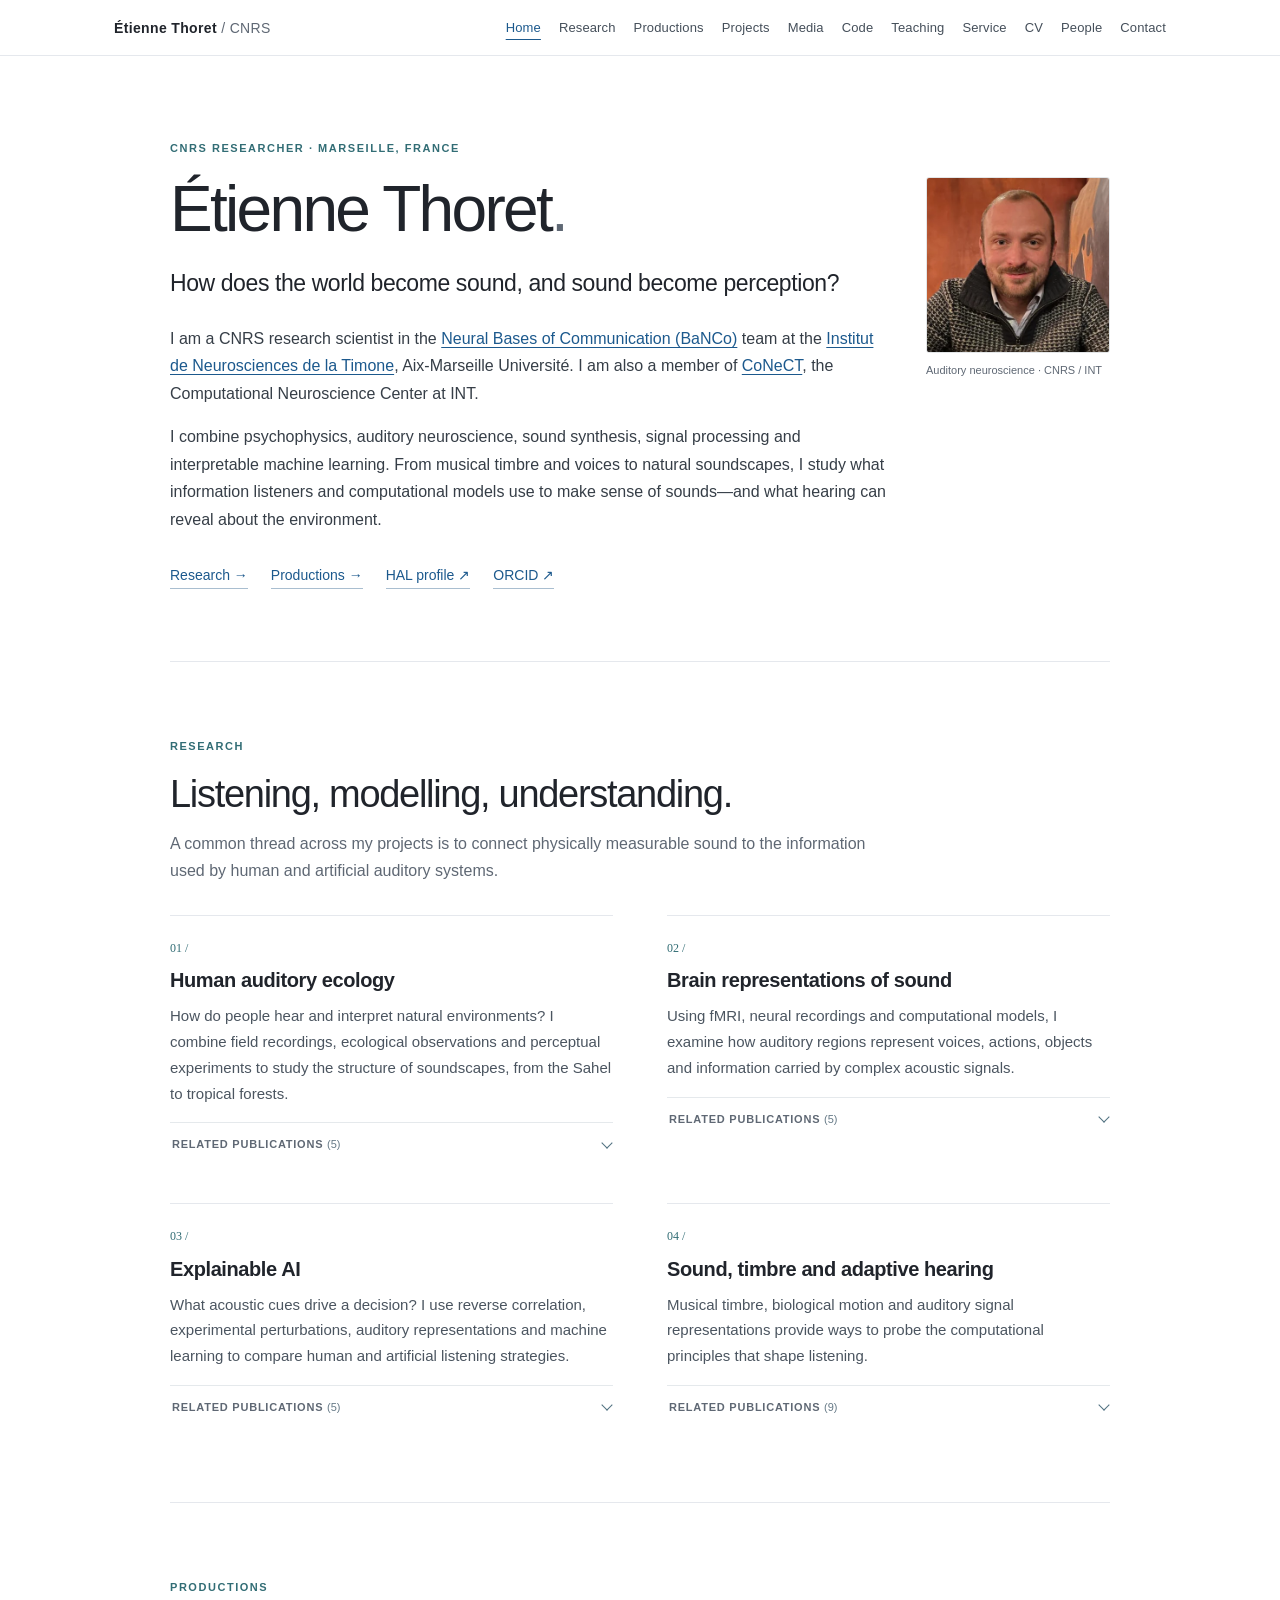
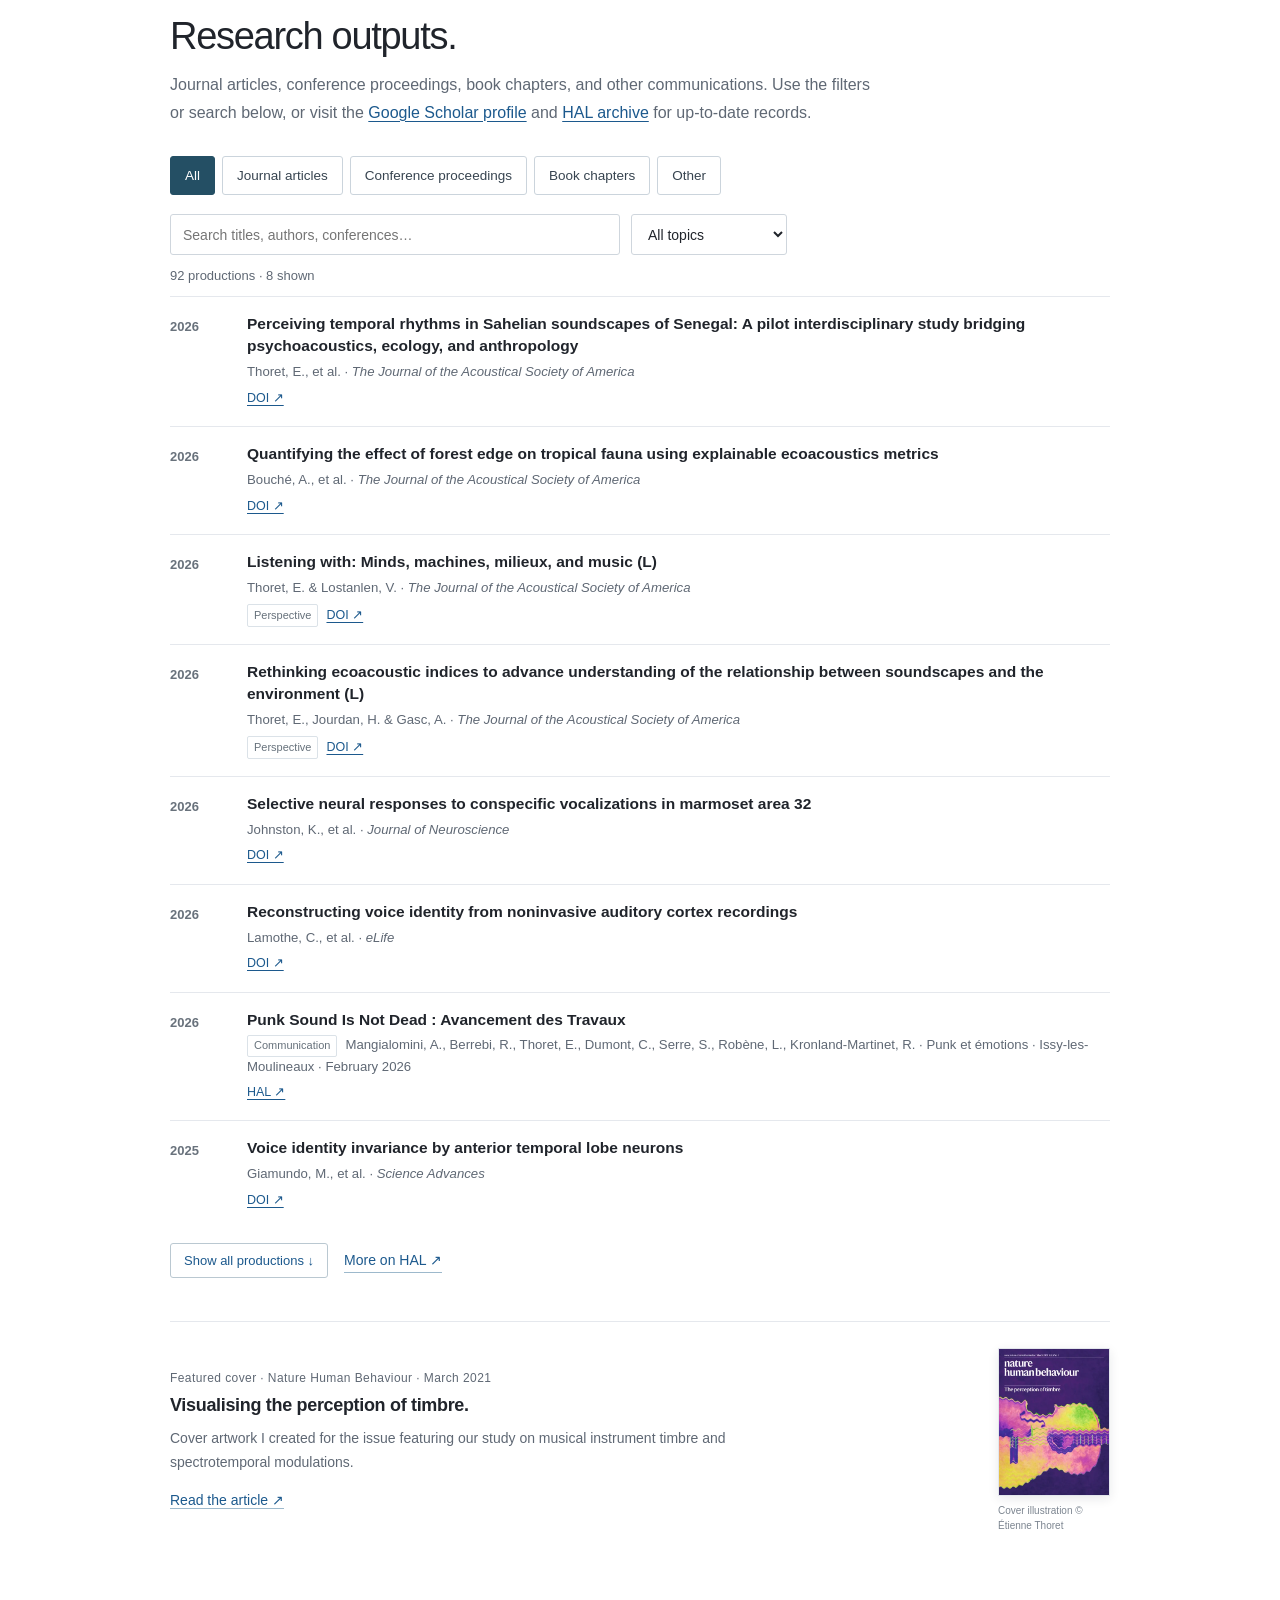
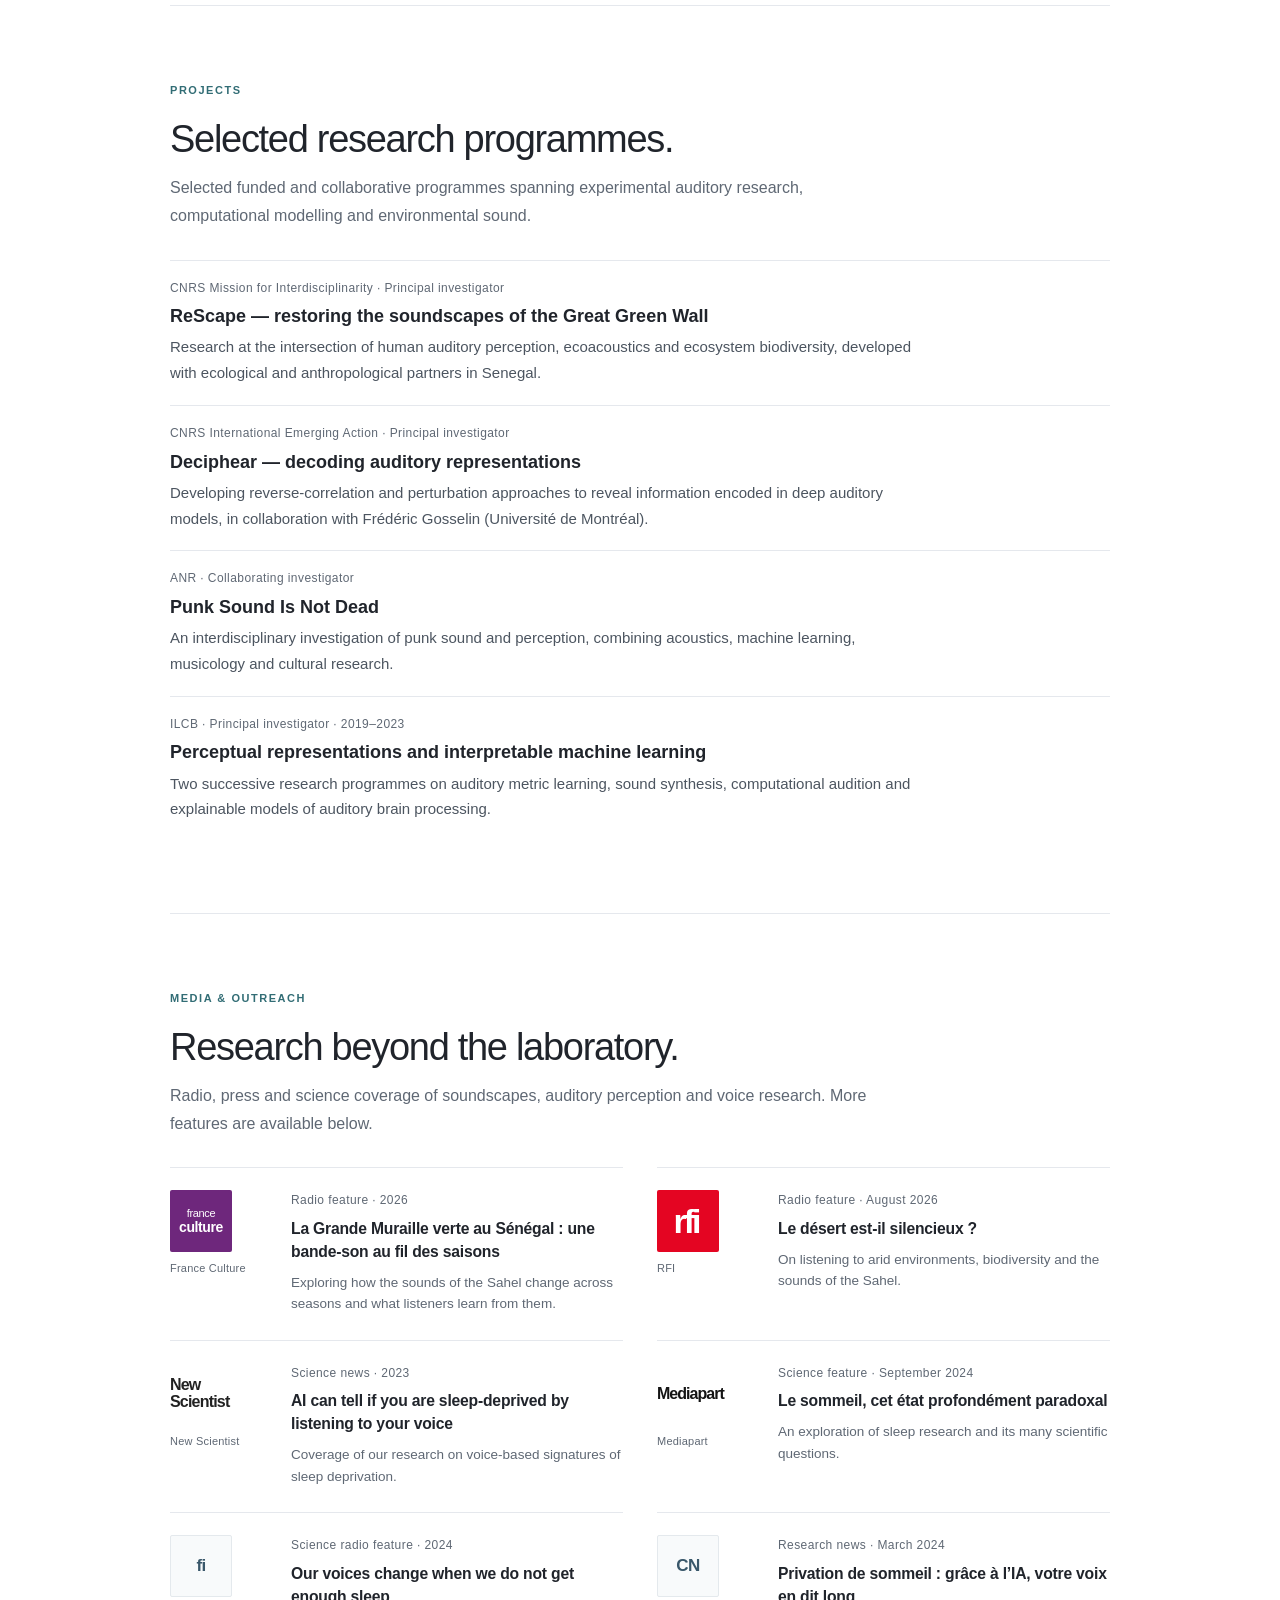
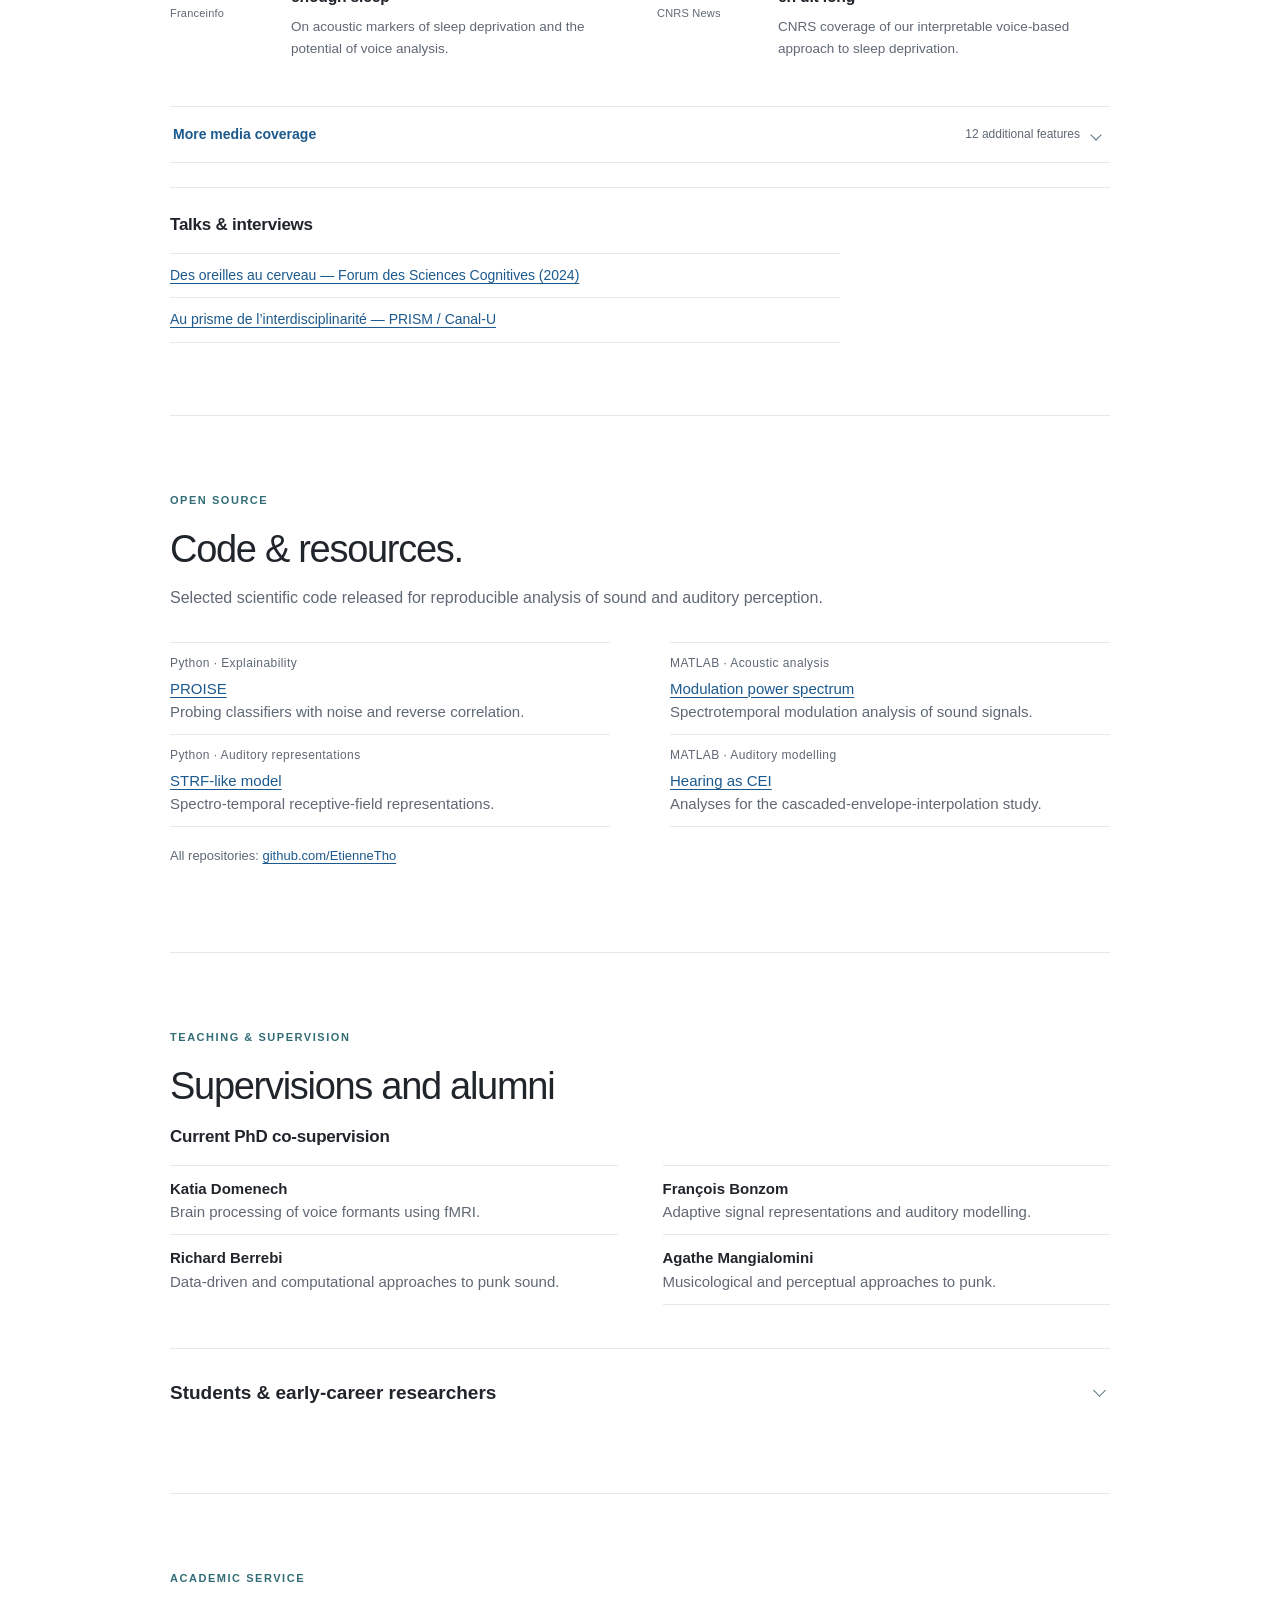
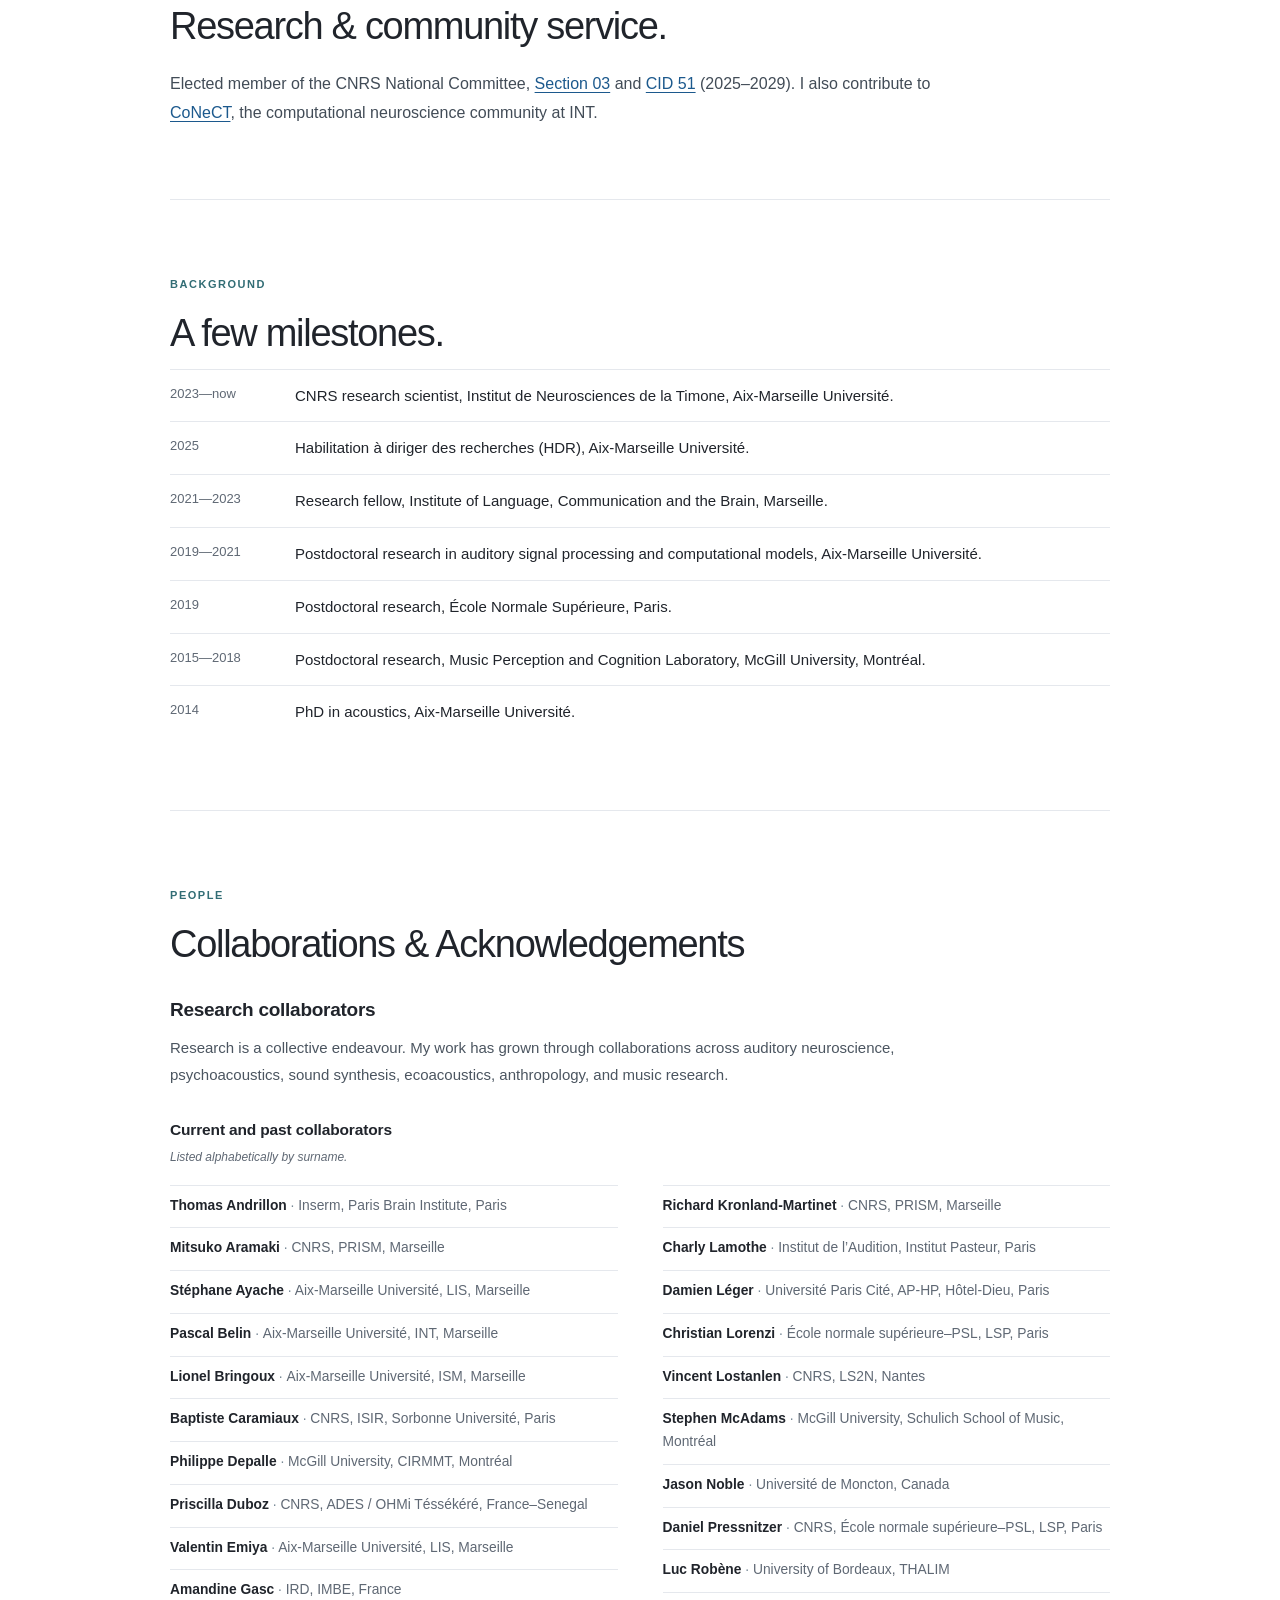
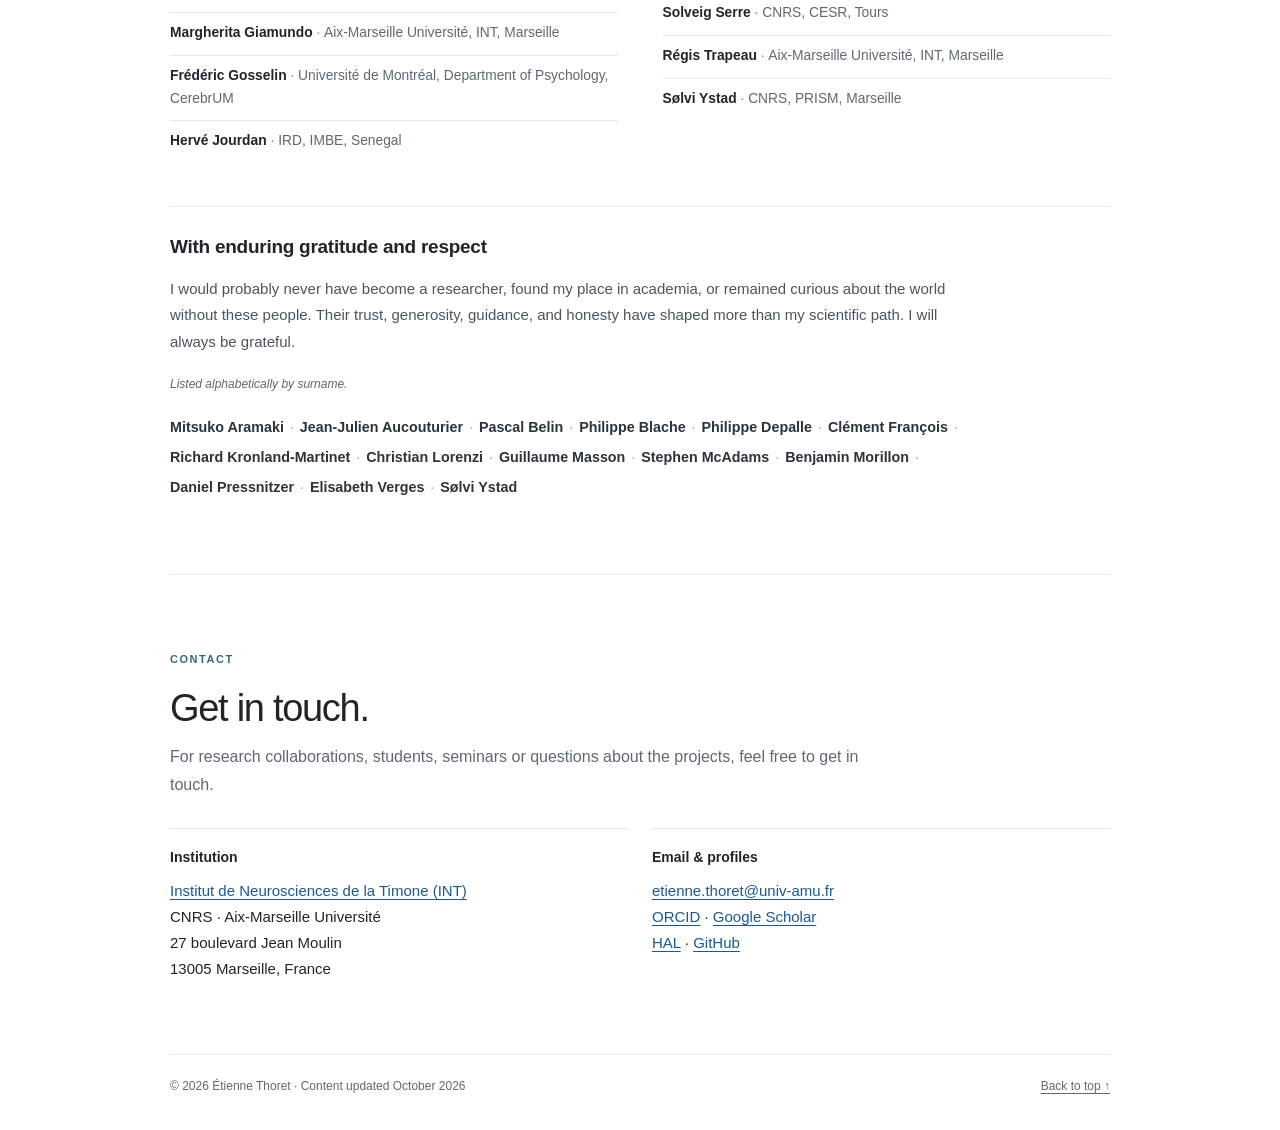
==== commit b1996b43: "update" ====
--- a/index.html
+++ b/index.html
@@ -1,5 +1,6 @@
-<!doctype html>
-<html lang="en"><head><meta charset="utf-8"><meta name="viewport" content="width=device-width,initial-scale=1"><meta name="theme-color" content="#ffffff"><meta name="robots" content="index, follow"><meta name="description" content="Étienne Thoret — CNRS researcher in the Neural Bases of Communication team and CoNeCT at INT, Marseille; auditory neuroscience, human auditory ecology and interpretable machine learning."><title>Étienne Thoret | Auditory Neuroscience &amp; Human Auditory Ecology</title><link rel="icon" href="data:image/svg+xml,%3Csvg xmlns=%22http://www.w3.org/2000/svg%22 viewBox=%220 0 64 64%22%3E%3Crect width=%2264%22 height=%2264%22 rx=%229%22 fill=%22%2320242b%22/%3E%3Ctext x=%2232%22 y=%2243%22 text-anchor=%22middle%22 font-family=%22Arial,sans-serif%22 font-size=%2228%22 fill=%22white%22%3EET%3C/text%3E%3C/svg%3E"/><style>
+<!DOCTYPE html>
+
+<html lang="en"><head><meta charset="utf-8"/><meta content="width=device-width,initial-scale=1" name="viewport"/><meta content="#ffffff" name="theme-color"/><meta content="index, follow" name="robots"/><meta content="Étienne Thoret — CNRS researcher in the Neural Bases of Communication team and CoNeCT at INT, Marseille; auditory neuroscience, human auditory ecology and interpretable machine learning." name="description"/><title>Étienne Thoret | Auditory Neuroscience &amp; Human Auditory Ecology</title><link href="data:image/svg+xml,%3Csvg xmlns=%22http://www.w3.org/2000/svg%22 viewBox=%220 0 64 64%22%3E%3Crect width=%2264%22 height=%2264%22 rx=%229%22 fill=%22%2320242b%22/%3E%3Ctext x=%2232%22 y=%2243%22 text-anchor=%22middle%22 font-family=%22Arial,sans-serif%22 font-size=%2228%22 fill=%22white%22%3EET%3C/text%3E%3C/svg%3E" rel="icon"/><style>
 :root{--paper:#fff;--ink:#20242b;--muted:#5f6874;--rule:#e5e8ed;--link:#1c598d;--accent:#326d75;--soft:#f7fafb;--body:940px}*{box-sizing:border-box}html{scroll-behavior:smooth;scroll-padding-top:108px}body{margin:0;background:var(--paper);color:var(--ink);font:16px/1.72 -apple-system,BlinkMacSystemFont,"Segoe UI",Roboto,Helvetica,Arial,sans-serif;-webkit-font-smoothing:antialiased}a{color:var(--link);text-decoration:underline;text-decoration-thickness:1px;text-underline-offset:3px}a:hover{color:#113e69}a:focus-visible,button:focus-visible,input:focus-visible,select:focus-visible{outline:3px solid #80a4c0;outline-offset:3px}.site-header{background:#fff;border-bottom:1px solid var(--rule);position:sticky;top:0;z-index:5}.header-inner{max-width:1100px;margin:auto;padding:16px 24px 15px;display:flex;align-items:center;justify-content:space-between;gap:20px}.brand{font-size:14px;font-weight:700;letter-spacing:.025em;color:var(--ink);white-space:nowrap;text-decoration:none}.brand span{font-weight:400;color:var(--muted)}.nav{display:flex;gap:18px;align-items:center;flex-wrap:wrap}.nav a{font-size:13px;letter-spacing:.01em;text-decoration:none;color:#454f5a}.nav a:hover,.nav a.active{color:var(--link);text-decoration:underline;text-underline-offset:7px}.wrap{width:min(calc(100% - 48px),var(--body));margin-inline:auto}.section{padding:75px 0 72px;border-bottom:1px solid var(--rule)}.section:first-child{padding-top:83px}.section:last-child{border:0}.kicker{font-size:11px;font-weight:700;letter-spacing:.14em;text-transform:uppercase;color:var(--accent);margin:0 0 16px}.intro h1{font-size:clamp(41px,6vw,64px);font-weight:500;line-height:1.12;letter-spacing:-.042em;margin:0 0 20px}.intro h1 em{font-style:normal;color:#69737e}.lead{font-size:clamp(19px,2.5vw,23px);line-height:1.53;max-width:790px;letter-spacing:-.018em;margin:0 0 24px}.bodycopy{max-width:725px;color:#363e47}.intro-links{display:flex;gap:13px 23px;flex-wrap:wrap;margin-top:30px;font-size:14px}.intro-links a{text-decoration:none;border-bottom:1px solid #a9bed0}.section-heading{font-weight:500;font-size:clamp(27px,3.5vw,38px);letter-spacing:-.034em;line-height:1.22;margin:0 0 12px}.section-note{margin:0 0 30px;color:var(--muted);max-width:710px}.rule{border:0;border-top:1px solid var(--rule);margin:28px 0}.grid{display:grid;grid-template-columns:repeat(2,minmax(0,1fr));gap:36px 54px}.topic{padding-top:17px;border-top:1px solid var(--rule)}.topic .num{font:12px/1.2 Georgia,serif;color:var(--accent)}.topic h3{font-size:20px;line-height:1.34;font-weight:600;letter-spacing:-.02em;margin:7px 0 9px}.topic p{font-size:15px;line-height:1.72;color:#4b5560;margin:0 0 12px}.text-link{font-size:14px;text-decoration:none;border-bottom:1px solid #9db9cc}.columns{display:grid;grid-template-columns:1fr 1fr;gap:36px 60px}.subheading{font-size:17px;margin:0 0 14px;font-weight:600;letter-spacing:-.014em}.simple-list{list-style:none;padding:0;margin:0}.simple-list li{padding:11px 0;border-top:1px solid var(--rule);font-size:15px;line-height:1.55}.simple-list li:last-child{border-bottom:1px solid var(--rule)}.item-meta{font-size:12px;color:var(--muted);letter-spacing:.035em;display:block;margin-bottom:4px}.project{border-top:1px solid var(--rule);padding:17px 0 19px}.project h3{font-size:18px;line-height:1.4;margin:0 0 5px;font-weight:600}.project p{font-size:15px;color:#4c5560;margin:0;max-width:760px}.project .item-meta{margin-bottom:6px}.pub-controls{display:flex;align-items:center;flex-wrap:wrap;gap:11px;margin-bottom:9px}.searchbox{min-width:min(100%,290px);flex:1 1 300px;max-width:450px}.searchbox input,.pub-controls select{font:14px/1.2 inherit;font-family:inherit;font-size:14px;color:var(--ink);border:1px solid #cfd6dd;background:white;border-radius:3px;min-height:41px;width:100%;padding:9px 12px}.pub-controls select{width:auto;min-width:140px}.pub-count{font-size:13px;color:var(--muted);margin:10px 0 8px}.pub-item[hidden],#pub-empty[hidden],#pub-more[hidden]{display:none!important}.pub-list{list-style:none;padding:0;margin:0}.pub-item{display:grid;grid-template-columns:63px minmax(0,1fr);gap:14px;border-top:1px solid var(--rule);padding:16px 0 17px}.pub-year{font-size:13px;font-weight:700;color:#69727c;padding-top:3px}.pub-title{font-size:15.5px;line-height:1.48;font-weight:600;margin:0 0 4px}.pub-title a{color:var(--ink);text-decoration:none}.pub-title a:hover{color:var(--link);text-decoration:underline}.pub-detail{font-size:13.2px;color:var(--muted);line-height:1.55}.pub-links{margin-top:5px;font-size:12.5px}.pub-tag{font-size:11px;display:inline-block;border:1px solid #dbe2e8;color:#66717b;padding:1px 6px;border-radius:2px;margin-right:8px}.pub-award{color:#326d75;font-weight:600}.pub-actions{display:flex;align-items:center;gap:16px;flex-wrap:wrap;margin-top:15px}.btn{border:1px solid #bac8d1;padding:9px 13px;border-radius:3px;background:white;color:var(--link);font-size:13px;cursor:pointer}.btn:hover{background:var(--soft)}.empty{padding:24px 0;color:var(--muted);font-size:15px}.timeline{list-style:none;padding:0;margin:0}.timeline li{display:grid;grid-template-columns:105px minmax(0,1fr);gap:20px;border-top:1px solid var(--rule);padding:13px 0;font-size:15px}.timeline .year{font-size:13px;color:var(--muted)}.timeline p{margin:0}.pill-row{display:flex;gap:11px;flex-wrap:wrap;margin-top:15px}.pill-row a{font-size:13px;white-space:nowrap}.contact-grid{display:grid;grid-template-columns:1fr 1fr;gap:24px}.contact-block{border-top:1px solid var(--rule);padding-top:16px}.contact-block h3{font-size:14px;margin:0 0 9px}.contact-block p{margin:0;font-size:15px;line-height:1.72}.footer{border-top:1px solid var(--rule);font-size:12px;color:var(--muted);padding:21px 0 34px;display:flex;justify-content:space-between;gap:20px;flex-wrap:wrap}.footer a{color:inherit}.skip{position:absolute;left:-9999px;top:auto}.skip:focus{left:14px;top:12px;z-index:20;background:white;padding:8px}.subtle{color:var(--muted)}.note{font-size:13px;color:var(--muted)}.top-link{white-space:nowrap}::selection{background:#dce9ef}@media(max-width:780px){.header-inner{align-items:flex-start;flex-direction:column;gap:9px;padding:13px 22px}.nav{flex-wrap:nowrap;overflow-x:auto;max-width:calc(100vw - 44px);gap:17px;padding:0 0 4px}.nav a{flex:none}.wrap{width:calc(100% - 44px)}.section{padding:57px 0 54px}.section:first-child{padding-top:55px}.grid,.columns,.contact-grid{grid-template-columns:1fr;gap:22px}.intro h1{font-size:43px}.lead{font-size:19px}.pub-item{grid-template-columns:44px minmax(0,1fr);gap:11px}.pub-controls select{flex:1 1 130px;min-width:0}.timeline li{grid-template-columns:80px 1fr;gap:12px}.section-heading{font-size:31px}}@media(prefers-reduced-motion:reduce){html{scroll-behavior:auto}}
 
 /* Portrait and feature cover — understated editorial layout */
@@ -58,175 +59,254 @@
 .topic-pubs li a:hover{text-decoration:underline}
 .topic-pub-year{flex:0 0 auto;font-size:12px;color:#7a858f;white-space:nowrap;line-height:1.65}
 @media(prefers-reduced-motion:reduce){.topic-pubs>summary::after{transition:none}}
+
+/* Research collaborations and personal acknowledgements — restrained editorial treatment. */
+.collab-intro{max-width:790px;margin:26px 0 29px}
+.collab-intro .subheading{margin:0 0 9px;font-size:19px}
+.collab-intro p,.mentors-copy{font-size:15px;color:#4b5560;line-height:1.77;margin:0}
+.collab-subheading{font-size:15.5px;font-weight:600;margin:0 0 3px;letter-spacing:-.01em}
+.alpha-note{color:var(--muted);font-size:12px;font-style:italic;margin:0 0 17px}
+.collab-list{list-style:none;columns:2;column-gap:45px;column-rule:0;padding:0;margin:0}
+.collab-list li{display:block;break-inside:avoid;page-break-inside:avoid;padding:9px 0 10px;border-top:1px solid var(--rule);font-size:13.8px;line-height:1.65}
+.collab-list li strong{font-weight:600;color:var(--ink)}
+.collab-dot{color:#788996;font-weight:500}
+.collab-affiliation{color:var(--muted)}
+.mentors-section{margin-top:43px;padding-top:24px;border-top:1px solid var(--rule)}
+.mentors-section .subheading{font-size:19px;margin:0 0 12px}
+.mentors-copy{max-width:790px;margin-bottom:19px}
+.mentor-list{margin:0;max-width:840px;font-size:14.3px;font-weight:600;line-height:2.1;color:#2b333b}
+.mentor-name{white-space:nowrap}
+.mentor-dot{font-weight:400;color:#91a0a9;margin:0 2px}
+@media(max-width:700px){.collab-list{columns:1}.collab-intro{margin:22px 0 24px}.mentors-section{margin-top:34px;padding-top:22px}.mentor-list{line-height:2.2}}
+
+/* One-click, keyboard-accessible publication type navigation */
+.pub-kind-bar{display:flex;flex-wrap:wrap;gap:7px;margin:5px 0 19px;padding:0}
+.pub-kind-btn{font-family:inherit;font-size:13.5px;line-height:1.3;border:1px solid #cbd4dc;border-radius:3px;background:#fff;color:#374450;padding:9px 14px;min-height:39px;cursor:pointer;transition:background-color .14s,border-color .14s,color .14s}
+.pub-kind-btn:hover{border-color:#8ca7ba;color:#134d7b;background:#f8fbfd}
+.pub-kind-btn.is-active,.pub-kind-btn[aria-pressed="true"]{background:#244f64;color:#fff;border-color:#244f64}
+.pub-kind-btn.is-active:hover{background:#173c51;border-color:#173c51;color:#fff}
+.student-directory{border-top:1px solid var(--rule);margin-top:43px;padding-top:30px}
+.student-directory .subheading{font-size:19px;margin:0 0 9px}
+/* Compact, accessible disclosure for former and current students. */
+.student-directory>summary{display:flex;align-items:center;justify-content:space-between;gap:18px;cursor:pointer;list-style:none;padding:0 2px 14px 0;color:var(--ink);font-size:19px;font-weight:650;line-height:1.45;user-select:none}
+.student-directory>summary::-webkit-details-marker{display:none}
+.student-directory>summary::after{content:"";width:8px;height:8px;flex:0 0 8px;margin-right:4px;border-right:1.5px solid #507181;border-bottom:1.5px solid #507181;transform:translateY(-2px) rotate(45deg);transition:transform .18s ease}
+.student-directory[open]>summary::after{transform:translateY(2px) rotate(225deg)}
+.student-directory>summary:hover{color:var(--link)}
+.student-directory>summary:focus-visible{outline:2px solid var(--link);outline-offset:5px;border-radius:2px}
+.student-directory-body{padding:4px 0 6px}
+@media(prefers-reduced-motion:reduce){.student-directory>summary::after{transition:none}}
+
+.students-intro{font-size:14px;color:var(--muted);margin:0 0 22px;max-width:720px}
+.student-group{margin-top:23px}
+.student-group-title{font-size:13px;font-weight:650;letter-spacing:.025em;color:#52606b;margin:0 0 8px}
+.students-mentoring-note{font-size:13px;color:var(--muted);margin:0 0 10px;max-width:750px;line-height:1.6}
+.student-names{list-style:none;margin:0;padding:0;columns:3;column-gap:24px}
+.student-names li{font-size:14px;line-height:1.5;break-inside:avoid;page-break-inside:avoid;margin:0;padding:7px 0;border-bottom:1px solid #ecedef}
+@media(max-width:730px){.student-names{columns:2}.pub-kind-btn{padding:9px 12px}}
+@media(max-width:420px){.student-names{columns:1}.pub-kind-btn{font-size:12px;padding:8px 10px;min-height:36px}.pub-kind-bar{gap:6px}}
+
+/* Press coverage: logo-forward featured stories and a compact expandable archive. */
+.media-logo-favicon{border:1px solid #e4e9ed;background:#f8fafb;color:#39576a;justify-content:center}
+.media-logo-favicon img{width:100%;height:100%;object-fit:contain;padding:10px;box-sizing:border-box;background:#fff}
+.brand-monogram{font-size:17px;font-weight:700;letter-spacing:-.035em;line-height:1.1}
+.media-more{margin-top:22px;border-top:1px solid var(--rule);border-bottom:1px solid var(--rule)}
+.media-more>summary{display:flex;align-items:center;justify-content:space-between;gap:12px;list-style:none;cursor:pointer;padding:15px 3px;font-size:14px;color:var(--link);font-weight:600}
+.media-more>summary::-webkit-details-marker{display:none}
+.media-more>summary:after{content:"";border-right:1.6px solid #587482;border-bottom:1.6px solid #587482;width:7px;height:7px;transform:rotate(45deg);margin-right:7px;flex:0 0 auto}
+.media-more[open]>summary:after{transform:rotate(225deg)}
+.media-more-count{font-size:12px;font-weight:400;color:var(--muted);margin-left:auto}
+.media-more-grid{display:grid;grid-template-columns:repeat(2,minmax(0,1fr));column-gap:31px;row-gap:0;padding-bottom:16px}
+.media-more-item{display:grid;grid-template-columns:42px minmax(0,1fr);gap:13px;padding:16px 0;border-top:1px solid #eef1f3;align-items:start;min-width:0}
+.media-logo-small{width:40px;height:40px;border-radius:5px}
+.media-logo-small img{width:100%;height:100%;padding:6px}
+.media-logo-small .brand-monogram{font-size:12px;letter-spacing:-.045em}
+.media-more-content{display:flex;flex-direction:column;gap:3px;min-width:0}
+.media-more-brand{font-size:11px;font-weight:700;color:#68727b;letter-spacing:.02em}
+.media-more-content>a{font-size:13.5px;line-height:1.5;text-decoration:none;color:var(--ink)}
+.media-more-content>a:hover{color:var(--link);text-decoration:underline}
+.outreach-talks{display:block;margin-top:24px;padding-top:22px}
+.outreach-talks>div{max-width:670px}
+@media(max-width:780px){.media-more-grid{grid-template-columns:1fr}}
+@media(max-width:570px){.media-logo-favicon img{padding:7px}.media-logo-small img{padding:5px}.media-more>summary{font-size:13px}.media-more-count{font-size:11px}}
+
+/* Academic service as a separate, concise section. */
+.phd-list-block{max-width:940px}
+.phd-supervision-list{display:grid;grid-template-columns:repeat(2,minmax(0,1fr));column-gap:45px}
+.service-paragraph{font-size:16px;line-height:1.8;max-width:790px;margin:20px 0 0;color:#424c57}
+@media(max-width:780px){.phd-supervision-list{grid-template-columns:1fr}}
 </style></head><body>
 <a class="skip" href="#main">Skip to content</a>
-<header class="site-header"><div class="header-inner"><a href="#home" class="brand">Étienne Thoret <span>/ CNRS</span></a><nav class="nav" aria-label="Main navigation"><a href="#home">Home</a><a href="#research">Research</a><a href="#publications">Publications</a><a href="#projects">Projects</a><a href="#media">Media</a><a href="#software">Code</a><a href="#teaching">Teaching</a><a href="#about">CV</a><a href="#contact">Contact</a></nav></div></header>
-<main id="main" class="wrap">
-<section class="section intro" id="home" aria-labelledby="welcome-title">
-  <div class="hero-grid">
-    <div class="hero-text">
-      <p class="kicker">CNRS researcher · Marseille, France</p>
-      <h1 id="welcome-title">Étienne Thoret<span class="subtle">.</span></h1>
-      <p class="lead">How does the world become sound, and sound become perception?</p>
-      <div class="bodycopy">
-        <p>I am a CNRS research scientist in the <a href="https://int.univ-amu.fr/en/int-research/teams/banco" target="_blank" rel="noopener noreferrer">Neural Bases of Communication (BaNCo)</a> team at the <a href="https://www.int.univ-amu.fr/" target="_blank" rel="noopener noreferrer">Institut de Neurosciences de la Timone</a>, Aix-Marseille Université. I am also a member of <a href="https://conect-int.github.io/" target="_blank" rel="noopener noreferrer">CoNeCT</a>, the Computational Neuroscience Center at INT.</p>
-        <p>I combine psychophysics, auditory neuroscience, sound synthesis, signal processing and interpretable machine learning. From musical timbre and voices to natural soundscapes, I study what information listeners and computational models use to make sense of sounds—and what hearing can reveal about the environment.</p>
-      </div>
-      <div class="intro-links"><a href="#research">Research →</a><a href="#publications">Publications →</a><a href="https://cv.hal.science/ethoret" target="_blank" rel="noopener noreferrer">HAL profile ↗</a><a href="https://orcid.org/0000-0002-8214-6278" target="_blank" rel="noopener noreferrer">ORCID ↗</a></div>
-    </div>
-    <figure class="portrait"><img src="[data-uri]" alt="Portrait of Étienne Thoret" width="420" height="401" decoding="async" fetchpriority="high"/><figcaption>Auditory neuroscience · CNRS / INT</figcaption></figure>
-  </div>
-</section>
-
-<section class="section" id="research" aria-labelledby="research-title">
-  <p class="kicker">Research</p><h2 class="section-heading" id="research-title">Listening, modelling, understanding.</h2>
-  <p class="section-note">A common thread across my projects is to connect physically measurable sound to the information used by human and artificial auditory systems.</p>
-  <div class="grid">
-    <article class="topic"><span class="num">01 /</span><h3>Human auditory ecology</h3><p>How do people hear and interpret natural environments? I combine field recordings, ecological observations and perceptual experiments to study the structure of soundscapes, from the Sahel to tropical forests.</p>
-      <details class="topic-pubs">
+<header class="site-header"><div class="header-inner"><a class="brand" href="#home">Étienne Thoret <span>/ CNRS</span></a><nav aria-label="Main navigation" class="nav"><a href="#home">Home</a><a href="#research">Research</a><a href="#publications">Productions</a><a href="#projects">Projects</a><a href="#media">Media</a><a href="#software">Code</a><a href="#teaching">Teaching</a><a href="#service">Service</a><a href="#about">CV</a><a href="#collaborations">People</a><a href="#contact">Contact</a></nav></div></header>
+<main class="wrap" id="main">
+<section aria-labelledby="welcome-title" class="section intro" id="home">
+<div class="hero-grid">
+<div class="hero-text">
+<p class="kicker">CNRS researcher · Marseille, France</p>
+<h1 id="welcome-title">Étienne Thoret<span class="subtle">.</span></h1>
+<p class="lead">How does the world become sound, and sound become perception?</p>
+<div class="bodycopy">
+<p>I am a CNRS research scientist in the <a href="https://int.univ-amu.fr/en/int-research/teams/banco" rel="noopener noreferrer" target="_blank">Neural Bases of Communication (BaNCo)</a> team at the <a href="https://www.int.univ-amu.fr/" rel="noopener noreferrer" target="_blank">Institut de Neurosciences de la Timone</a>, Aix-Marseille Université. I am also a member of <a href="https://conect-int.github.io/" rel="noopener noreferrer" target="_blank">CoNeCT</a>, the Computational Neuroscience Center at INT.</p>
+<p>I combine psychophysics, auditory neuroscience, sound synthesis, signal processing and interpretable machine learning. From musical timbre and voices to natural soundscapes, I study what information listeners and computational models use to make sense of sounds—and what hearing can reveal about the environment.</p>
+</div>
+<div class="intro-links"><a href="#research">Research →</a><a href="#publications">Productions →</a><a href="https://cv.hal.science/ethoret" rel="noopener noreferrer" target="_blank">HAL profile ↗</a><a href="https://orcid.org/0000-0002-8214-6278" rel="noopener noreferrer" target="_blank">ORCID ↗</a></div>
+</div>
+<figure class="portrait"><img alt="Portrait of Étienne Thoret" decoding="async" fetchpriority="high" height="401" src="[data-uri]" width="420"/><figcaption>Auditory neuroscience · CNRS / INT</figcaption></figure>
+</div>
+</section>
+<section aria-labelledby="research-title" class="section" id="research">
+<p class="kicker">Research</p><h2 class="section-heading" id="research-title">Listening, modelling, understanding.</h2>
+<p class="section-note">A common thread across my projects is to connect physically measurable sound to the information used by human and artificial auditory systems.</p>
+<div class="grid">
+<article class="topic"><span class="num">01 /</span><h3>Human auditory ecology</h3><p>How do people hear and interpret natural environments? I combine field recordings, ecological observations and perceptual experiments to study the structure of soundscapes, from the Sahel to tropical forests.</p>
+<details class="topic-pubs">
 <summary><span class="topic-pubs-label">Related publications <span class="topic-pubs-count">(5)</span></span></summary>
 <ul>
-<li><a href="https://doi.org/10.1121/10.0044362" title="Perceiving temporal rhythms in Sahelian soundscapes of Senegal: A pilot interdisciplinary study bridging psychoacoustics, ecology, and anthropology" target="_blank" rel="noopener noreferrer">Temporal rhythms in Sahelian soundscapes</a><span class="topic-pub-year">2026</span></li>
-<li><a href="https://doi.org/10.1121/10.0043951" title="Quantifying the effect of forest edge on tropical fauna using explainable ecoacoustics metrics" target="_blank" rel="noopener noreferrer">Explainable ecoacoustics at tropical forest edges</a><span class="topic-pub-year">2026</span></li>
-<li><a href="https://doi.org/10.1121/10.0043893" title="Listening with: Minds, machines, milieux, and music (L)" target="_blank" rel="noopener noreferrer">Listening with: minds, machines, milieux and music</a><span class="topic-pub-year">2026</span></li>
-<li><a href="https://doi.org/10.1121/10.0043166" title="Rethinking ecoacoustic indices to advance understanding of the relationship between soundscapes and the environment (L)" target="_blank" rel="noopener noreferrer">Rethinking ecoacoustic indices</a><span class="topic-pub-year">2026</span></li>
-<li><a href="https://doi.org/10.1121/10.0001174" title="Characterizing amplitude and frequency modulation cues in natural soundscapes: A pilot study on four habitats of a biosphere reserve" target="_blank" rel="noopener noreferrer">Modulation cues in natural soundscapes</a><span class="topic-pub-year">2020</span></li>
+<li><a href="https://doi.org/10.1121/10.0044362" rel="noopener noreferrer" target="_blank" title="Perceiving temporal rhythms in Sahelian soundscapes of Senegal: A pilot interdisciplinary study bridging psychoacoustics, ecology, and anthropology">Temporal rhythms in Sahelian soundscapes</a><span class="topic-pub-year">2026</span></li>
+<li><a href="https://doi.org/10.1121/10.0043951" rel="noopener noreferrer" target="_blank" title="Quantifying the effect of forest edge on tropical fauna using explainable ecoacoustics metrics">Explainable ecoacoustics at tropical forest edges</a><span class="topic-pub-year">2026</span></li>
+<li><a href="https://doi.org/10.1121/10.0043893" rel="noopener noreferrer" target="_blank" title="Listening with: Minds, machines, milieux, and music (L)">Listening with: minds, machines, milieux and music</a><span class="topic-pub-year">2026</span></li>
+<li><a href="https://doi.org/10.1121/10.0043166" rel="noopener noreferrer" target="_blank" title="Rethinking ecoacoustic indices to advance understanding of the relationship between soundscapes and the environment (L)">Rethinking ecoacoustic indices</a><span class="topic-pub-year">2026</span></li>
+<li><a href="https://doi.org/10.1121/10.0001174" rel="noopener noreferrer" target="_blank" title="Characterizing amplitude and frequency modulation cues in natural soundscapes: A pilot study on four habitats of a biosphere reserve">Modulation cues in natural soundscapes</a><span class="topic-pub-year">2020</span></li>
 </ul>
 </details>
-    </article>
-    <article class="topic"><span class="num">02 /</span><h3>Brain representations of sound</h3><p>Using fMRI, neural recordings and computational models, I examine how auditory regions represent voices, actions, objects and information carried by complex acoustic signals.</p>
-      <details class="topic-pubs">
+</article>
+<article class="topic"><span class="num">02 /</span><h3>Brain representations of sound</h3><p>Using fMRI, neural recordings and computational models, I examine how auditory regions represent voices, actions, objects and information carried by complex acoustic signals.</p>
+<details class="topic-pubs">
 <summary><span class="topic-pubs-label">Related publications <span class="topic-pubs-count">(5)</span></span></summary>
 <ul>
-<li><a href="https://doi.org/10.7554/eLife.98047.3" title="Reconstructing voice identity from noninvasive auditory cortex recordings" target="_blank" rel="noopener noreferrer">Reconstructing voice identity from auditory cortex</a><span class="topic-pub-year">2026</span></li>
-<li><a href="https://doi.org/10.1126/sciadv.adv7033" title="Voice identity invariance by anterior temporal lobe neurons" target="_blank" rel="noopener noreferrer">Voice identity invariance in temporal lobe neurons</a><span class="topic-pub-year">2025</span></li>
-<li><a href="https://doi.org/10.1093/cercor/bhae292" title="Auditory hemispheric asymmetry for actions and objects" target="_blank" rel="noopener noreferrer">Auditory hemispheric asymmetry for actions and objects</a><span class="topic-pub-year">2024</span></li>
-<li><a href="https://doi.org/10.1073/pnas.2405588121" title="A population of neurons selective for human voice in the monkey brain" target="_blank" rel="noopener noreferrer">Human-voice-selective neurons in the monkey brain</a><span class="topic-pub-year">2024</span></li>
-<li><a href="https://doi.org/10.3389/fnins.2022.1075288" title="The temporal voice areas are not “just” speech areas" target="_blank" rel="noopener noreferrer">Temporal voice areas beyond speech</a><span class="topic-pub-year">2023</span></li>
+<li><a href="https://doi.org/10.7554/eLife.98047.3" rel="noopener noreferrer" target="_blank" title="Reconstructing voice identity from noninvasive auditory cortex recordings">Reconstructing voice identity from auditory cortex</a><span class="topic-pub-year">2026</span></li>
+<li><a href="https://doi.org/10.1126/sciadv.adv7033" rel="noopener noreferrer" target="_blank" title="Voice identity invariance by anterior temporal lobe neurons">Voice identity invariance in temporal lobe neurons</a><span class="topic-pub-year">2025</span></li>
+<li><a href="https://doi.org/10.1093/cercor/bhae292" rel="noopener noreferrer" target="_blank" title="Auditory hemispheric asymmetry for actions and objects">Auditory hemispheric asymmetry for actions and objects</a><span class="topic-pub-year">2024</span></li>
+<li><a href="https://doi.org/10.1073/pnas.2405588121" rel="noopener noreferrer" target="_blank" title="A population of neurons selective for human voice in the monkey brain">Human-voice-selective neurons in the monkey brain</a><span class="topic-pub-year">2024</span></li>
+<li><a href="https://doi.org/10.3389/fnins.2022.1075288" rel="noopener noreferrer" target="_blank" title="The temporal voice areas are not “just” speech areas">Temporal voice areas beyond speech</a><span class="topic-pub-year">2023</span></li>
 </ul>
 </details>
-    </article>
-    <article class="topic"><span class="num">03 /</span><h3>Explainable auditory models</h3><p>What acoustic cues drive a decision? I use reverse correlation, experimental perturbations, auditory representations and machine learning to compare human and artificial listening strategies.</p>
-      <details class="topic-pubs">
+</article>
+<article class="topic"><span class="num">03 /</span><h3>Explainable AI</h3><p>What acoustic cues drive a decision? I use reverse correlation, experimental perturbations, auditory representations and machine learning to compare human and artificial listening strategies.</p>
+<details class="topic-pubs">
 <summary><span class="topic-pubs-label">Related publications <span class="topic-pubs-count">(5)</span></span></summary>
 <ul>
-<li><a href="https://doi.org/10.1121/10.0043951" title="Quantifying the effect of forest edge on tropical fauna using explainable ecoacoustics metrics" target="_blank" rel="noopener noreferrer">Explainable ecoacoustics at tropical forest edges</a><span class="topic-pub-year">2026</span></li>
-<li><a href="https://doi.org/10.1121/10.0043166" title="Rethinking ecoacoustic indices to advance understanding of the relationship between soundscapes and the environment (L)" target="_blank" rel="noopener noreferrer">Rethinking ecoacoustic indices</a><span class="topic-pub-year">2026</span></li>
-<li><a href="https://doi.org/10.1371/journal.pcbi.1011849" title="Sleep deprivation detected by voice analysis" target="_blank" rel="noopener noreferrer">Sleep deprivation detected by voice analysis</a><span class="topic-pub-year">2024</span></li>
-<li><a href="https://doi.org/10.1038/s44159-023-00239-z" title="A window on human and artificial cognition with reverse correlation" target="_blank" rel="noopener noreferrer">Reverse correlation in human and artificial cognition</a><span class="topic-pub-year">2023</span></li>
-<li><a href="https://doi.org/10.1016/j.jneumeth.2021.109297" title="Probing machine-learning classifiers using noise, bubbles, and reverse correlation" target="_blank" rel="noopener noreferrer">Probing classifiers with noise, bubbles and reverse correlation</a><span class="topic-pub-year">2021</span></li>
+<li><a href="https://doi.org/10.1121/10.0043951" rel="noopener noreferrer" target="_blank" title="Quantifying the effect of forest edge on tropical fauna using explainable ecoacoustics metrics">Explainable ecoacoustics at tropical forest edges</a><span class="topic-pub-year">2026</span></li>
+<li><a href="https://doi.org/10.1121/10.0043166" rel="noopener noreferrer" target="_blank" title="Rethinking ecoacoustic indices to advance understanding of the relationship between soundscapes and the environment (L)">Rethinking ecoacoustic indices</a><span class="topic-pub-year">2026</span></li>
+<li><a href="https://doi.org/10.1371/journal.pcbi.1011849" rel="noopener noreferrer" target="_blank" title="Sleep deprivation detected by voice analysis">Sleep deprivation detected by voice analysis</a><span class="topic-pub-year">2024</span></li>
+<li><a href="https://doi.org/10.1038/s44159-023-00239-z" rel="noopener noreferrer" target="_blank" title="A window on human and artificial cognition with reverse correlation">Reverse correlation in human and artificial cognition</a><span class="topic-pub-year">2023</span></li>
+<li><a href="https://doi.org/10.1016/j.jneumeth.2021.109297" rel="noopener noreferrer" target="_blank" title="Probing machine-learning classifiers using noise, bubbles, and reverse correlation">Probing classifiers with noise, bubbles and reverse correlation</a><span class="topic-pub-year">2021</span></li>
 </ul>
 </details>
-    </article>
-    <article class="topic"><span class="num">04 /</span><h3>Sound, timbre and adaptive hearing</h3><p>Musical timbre, biological motion and auditory signal representations provide ways to probe the computational principles that shape listening, including adaptive cascaded envelope interpolation.</p>
-      <details class="topic-pubs">
+</article>
+<article class="topic"><span class="num">04 /</span><h3>Sound, timbre and adaptive hearing</h3><p>Musical timbre, biological motion and auditory signal representations provide ways to probe the computational principles that shape listening.</p>
+<details class="topic-pubs">
 <summary><span class="topic-pubs-label">Related publications <span class="topic-pubs-count">(9)</span></span></summary>
 <ul>
-<li><a href="https://doi.org/10.1038/s42003-023-05040-5" title="Hearing as adaptive cascaded envelope interpolation" target="_blank" rel="noopener noreferrer">Hearing as adaptive cascaded envelope interpolation</a><span class="topic-pub-year">2023</span></li>
-<li><a href="https://doi.org/10.1016/j.cognition.2023.105478" title="Hearing elliptic movements reveals the imprint of action on prototypical geometries" target="_blank" rel="noopener noreferrer">Hearing elliptic movements and sensorimotor geometry</a><span class="topic-pub-year">2023</span></li>
-<li><a href="https://doi.org/10.1121/10.0017100" title="Timbral cues for learning to generalize musical instrument identity across pitch register" target="_blank" rel="noopener noreferrer">Timbral cues for musical instrument identity</a><span class="topic-pub-year">2023</span></li>
-<li><a href="https://doi.org/10.1525/mp.2021.38.5.473" title="Instrument timbre enhances perceptual segregation in orchestral music" target="_blank" rel="noopener noreferrer">Instrument timbre and perceptual segregation in music</a><span class="topic-pub-year">2021</span></li>
-<li><a href="https://doi.org/10.1038/s41562-020-00987-5" title="Learning metrics on spectrotemporal modulations reveals the perception of musical instrument timbre" target="_blank" rel="noopener noreferrer">Learning metrics for musical instrument timbre</a><span class="topic-pub-year">2021</span></li>
-<li><a href="https://doi.org/10.3389/fpsyg.2017.00587" title="Perceptually salient regions of the modulation power spectrum for musical instrument identification" target="_blank" rel="noopener noreferrer">Salient modulation spectra for instrument identification</a><span class="topic-pub-year">2017</span></li>
-<li><a href="https://doi.org/10.1121/1.4971204" title="Perceptually salient spectro-temporal modulations for recognition of sustained musical instruments" target="_blank" rel="noopener noreferrer">Spectrotemporal modulations for instrument recognition</a><span class="topic-pub-year">2016</span></li>
-<li><a href="https://doi.org/10.1037/a0035441" title="From sound to shape: Auditory perception of drawing movements" target="_blank" rel="noopener noreferrer">From sound to shape: auditory perception of drawing movements</a><span class="topic-pub-year">2014</span></li>
-<li><a href="https://dafx.de/paper-archive/2013/papers/32.dafx2013_submission_43.pdf" title="Navigating in a Space of Synthesized Interaction-Sounds: Rubbing, Scratching and Rolling Sounds" target="_blank" rel="noopener noreferrer">Navigating synthesized interaction sounds (DAFx best paper)</a><span class="topic-pub-year">2013</span></li>
+<li><a href="https://doi.org/10.1038/s42003-023-05040-5" rel="noopener noreferrer" target="_blank" title="Hearing as adaptive cascaded envelope interpolation">Hearing as adaptive cascaded envelope interpolation</a><span class="topic-pub-year">2023</span></li>
+<li><a href="https://doi.org/10.1016/j.cognition.2023.105478" rel="noopener noreferrer" target="_blank" title="Hearing elliptic movements reveals the imprint of action on prototypical geometries">Hearing elliptic movements and sensorimotor geometry</a><span class="topic-pub-year">2023</span></li>
+<li><a href="https://doi.org/10.1121/10.0017100" rel="noopener noreferrer" target="_blank" title="Timbral cues for learning to generalize musical instrument identity across pitch register">Timbral cues for musical instrument identity</a><span class="topic-pub-year">2023</span></li>
+<li><a href="https://doi.org/10.1525/mp.2021.38.5.473" rel="noopener noreferrer" target="_blank" title="Instrument timbre enhances perceptual segregation in orchestral music">Instrument timbre and perceptual segregation in music</a><span class="topic-pub-year">2021</span></li>
+<li><a href="https://doi.org/10.1038/s41562-020-00987-5" rel="noopener noreferrer" target="_blank" title="Learning metrics on spectrotemporal modulations reveals the perception of musical instrument timbre">Learning metrics for musical instrument timbre</a><span class="topic-pub-year">2021</span></li>
+<li><a href="https://doi.org/10.3389/fpsyg.2017.00587" rel="noopener noreferrer" target="_blank" title="Perceptually salient regions of the modulation power spectrum for musical instrument identification">Salient modulation spectra for instrument identification</a><span class="topic-pub-year">2017</span></li>
+<li><a href="https://doi.org/10.1121/1.4971204" rel="noopener noreferrer" target="_blank" title="Perceptually salient spectro-temporal modulations for recognition of sustained musical instruments">Spectrotemporal modulations for instrument recognition</a><span class="topic-pub-year">2016</span></li>
+<li><a href="https://doi.org/10.1037/a0035441" rel="noopener noreferrer" target="_blank" title="From sound to shape: Auditory perception of drawing movements">From sound to shape: auditory perception of drawing movements</a><span class="topic-pub-year">2014</span></li>
+<li><a href="https://dafx.de/paper-archive/2013/papers/32.dafx2013_submission_43.pdf" rel="noopener noreferrer" target="_blank" title="Navigating in a Space of Synthesized Interaction-Sounds: Rubbing, Scratching and Rolling Sounds">Navigating synthesized interaction sounds (DAFx best paper)</a><span class="topic-pub-year">2013</span></li>
 </ul>
 </details>
-    </article>
-  </div>
-
-</section>
-
-<section class="section" id="publications" aria-labelledby="pub-title">
-  <p class="kicker">Publications</p><h2 class="section-heading" id="pub-title">Published research.</h2>
-  <p class="section-note">Journal articles, perspectives, book chapters and two selected DAFx conference papers. Explore the list below, or see the <a href="https://scholar.google.com/citations?user=mmriWWoAAAAJ" target="_blank" rel="noopener noreferrer">Google Scholar profile</a> and <a href="https://cv.hal.science/ethoret" target="_blank" rel="noopener noreferrer">HAL archive</a> for up-to-date records.</p>
-  <div class="pub-controls"><label class="searchbox"><span class="sr-only" style="position:absolute;width:1px;height:1px;overflow:hidden;clip:rect(0,0,0,0)">Search publications</span><input id="pub-search" type="search" placeholder="Search titles, authors, journals…" aria-label="Search publications"></label><select id="pub-topic" aria-label="Filter by topic"><option value="">All topics</option><option>Ecoacoustics</option><option>Neural coding</option><option>Machine learning</option><option>Sound perception</option></select><select id="pub-kind" aria-label="Filter by publication type"><option value="">All types</option><option value="Research">Research articles</option><option value="Perspective">Perspectives</option><option value="Book chapter">Book chapters</option><option value="Conference proceeding">Conference proceedings (DAFx)</option></select></div>
-  <p id="pub-count" class="pub-count" aria-live="polite"></p>
-  <ol class="pub-list"><li class="pub-item" data-year="2026" data-topic="Ecoacoustics" data-kind="Research" data-search="perceiving temporal rhythms in sahelian soundscapes of senegal: a pilot interdisciplinary study bridging psychoacoustics, ecology, and anthropology thoret, e., et al. journal of the acoustical society of america 2026 ecoacoustics"><span class="pub-year">2026</span><div><p class="pub-title"><a href="https://doi.org/10.1121/10.0044362" target="_blank" rel="noopener noreferrer">Perceiving temporal rhythms in Sahelian soundscapes of Senegal: A pilot interdisciplinary study bridging psychoacoustics, ecology, and anthropology</a></p><div class="pub-detail">Thoret, E., et al. · <em>Journal of the Acoustical Society of America</em></div><div class="pub-links"><a href="https://doi.org/10.1121/10.0044362" target="_blank" rel="noopener noreferrer">DOI ↗</a></div></div></li><li class="pub-item" data-year="2026" data-topic="Ecoacoustics" data-kind="Research" data-search="quantifying the effect of forest edge on tropical fauna using explainable ecoacoustics metrics bouché, a., et al. journal of the acoustical society of america 2026 ecoacoustics"><span class="pub-year">2026</span><div><p class="pub-title"><a href="https://doi.org/10.1121/10.0043951" target="_blank" rel="noopener noreferrer">Quantifying the effect of forest edge on tropical fauna using explainable ecoacoustics metrics</a></p><div class="pub-detail">Bouché, A., et al. · <em>Journal of the Acoustical Society of America</em></div><div class="pub-links"><a href="https://doi.org/10.1121/10.0043951" target="_blank" rel="noopener noreferrer">DOI ↗</a></div></div></li><li class="pub-item" data-year="2026" data-topic="Ecoacoustics" data-kind="Perspective" data-search="listening with: minds, machines, milieux, and music (l) thoret, e. &amp; lostanlen, v. journal of the acoustical society of america 2026 ecoacoustics"><span class="pub-year">2026</span><div><p class="pub-title"><a href="https://doi.org/10.1121/10.0043893" target="_blank" rel="noopener noreferrer">Listening with: Minds, machines, milieux, and music (L)</a></p><div class="pub-detail">Thoret, E. &amp; Lostanlen, V. · <em>Journal of the Acoustical Society of America</em></div><div class="pub-links"><span class="pub-tag">Perspective</span><a href="https://doi.org/10.1121/10.0043893" target="_blank" rel="noopener noreferrer">DOI ↗</a></div></div></li><li class="pub-item" data-year="2026" data-topic="Ecoacoustics" data-kind="Perspective" data-search="rethinking ecoacoustic indices to advance understanding of the relationship between soundscapes and the environment (l) thoret, e., jourdan, h. &amp; gasc, a. journal of the acoustical society of america 2026 ecoacoustics"><span class="pub-year">2026</span><div><p class="pub-title"><a href="https://doi.org/10.1121/10.0043166" target="_blank" rel="noopener noreferrer">Rethinking ecoacoustic indices to advance understanding of the relationship between soundscapes and the environment (L)</a></p><div class="pub-detail">Thoret, E., Jourdan, H. &amp; Gasc, A. · <em>Journal of the Acoustical Society of America</em></div><div class="pub-links"><span class="pub-tag">Perspective</span><a href="https://doi.org/10.1121/10.0043166" target="_blank" rel="noopener noreferrer">DOI ↗</a></div></div></li><li class="pub-item" data-year="2026" data-topic="Neural coding" data-kind="Research" data-search="selective neural responses to conspecific vocalizations in marmoset area 32 johnston, k., et al. journal of neuroscience 2026 neural coding"><span class="pub-year">2026</span><div><p class="pub-title"><a href="https://scholar.google.com/citations?user=mmriWWoAAAAJ" target="_blank" rel="noopener noreferrer">Selective neural responses to conspecific vocalizations in marmoset area 32</a></p><div class="pub-detail">Johnston, K., et al. · <em>Journal of Neuroscience</em></div><div class="pub-links"><a href="https://scholar.google.com/citations?user=mmriWWoAAAAJ" target="_blank" rel="noopener noreferrer">Scholar ↗</a></div></div></li><li class="pub-item" data-year="2026" data-topic="Neural coding" data-kind="Research" data-search="reconstructing voice identity from noninvasive auditory cortex recordings lamothe, c., et al. elife 2026 neural coding"><span class="pub-year">2026</span><div><p class="pub-title"><a href="https://doi.org/10.7554/eLife.98047.3" target="_blank" rel="noopener noreferrer">Reconstructing voice identity from noninvasive auditory cortex recordings</a></p><div class="pub-detail">Lamothe, C., et al. · <em>eLife</em></div><div class="pub-links"><a href="https://doi.org/10.7554/eLife.98047.3" target="_blank" rel="noopener noreferrer">DOI ↗</a></div></div></li><li class="pub-item" data-year="2025" data-topic="Neural coding" data-kind="Research" data-search="voice identity invariance by anterior temporal lobe neurons giamundo, m., et al. science advances 2025 neural coding"><span class="pub-year">2025</span><div><p class="pub-title"><a href="https://doi.org/10.1126/sciadv.adv7033" target="_blank" rel="noopener noreferrer">Voice identity invariance by anterior temporal lobe neurons</a></p><div class="pub-detail">Giamundo, M., et al. · <em>Science Advances</em></div><div class="pub-links"><a href="https://doi.org/10.1126/sciadv.adv7033" target="_blank" rel="noopener noreferrer">DOI ↗</a></div></div></li><li class="pub-item" data-year="2024" data-topic="Neural coding" data-kind="Research" data-search="auditory hemispheric asymmetry for actions and objects robert, p., et al. cerebral cortex 2024 neural coding"><span class="pub-year">2024</span><div><p class="pub-title"><a href="https://doi.org/10.1093/cercor/bhae292" target="_blank" rel="noopener noreferrer">Auditory hemispheric asymmetry for actions and objects</a></p><div class="pub-detail">Robert, P., et al. · <em>Cerebral Cortex</em></div><div class="pub-links"><a href="https://doi.org/10.1093/cercor/bhae292" target="_blank" rel="noopener noreferrer">DOI ↗</a></div></div></li><li class="pub-item" data-year="2024" data-topic="Neural coding" data-kind="Research" data-search="a population of neurons selective for human voice in the monkey brain giamundo, m., et al. proceedings of the national academy of sciences 2024 neural coding"><span class="pub-year">2024</span><div><p class="pub-title"><a href="https://doi.org/10.1073/pnas.2405588121" target="_blank" rel="noopener noreferrer">A population of neurons selective for human voice in the monkey brain</a></p><div class="pub-detail">Giamundo, M., et al. · <em>Proceedings of the National Academy of Sciences</em></div><div class="pub-links"><a href="https://doi.org/10.1073/pnas.2405588121" target="_blank" rel="noopener noreferrer">DOI ↗</a></div></div></li><li class="pub-item" data-year="2024" data-topic="Sound perception" data-kind="Research" data-search="the high/low frequency balance drives the perception of complex vibrations bernard, c., thoret, e., huloux, n. &amp; ystad, s. ieee transactions on haptics 2024 sound perception"><span class="pub-year">2024</span><div><p class="pub-title"><a href="https://doi.org/10.1109/TOH.2024.3371264" target="_blank" rel="noopener noreferrer">The high/low frequency balance drives the perception of complex vibrations</a></p><div class="pub-detail">Bernard, C., Thoret, E., Huloux, N. &amp; Ystad, S. · <em>IEEE Transactions on Haptics</em></div><div class="pub-links"><a href="https://doi.org/10.1109/TOH.2024.3371264" target="_blank" rel="noopener noreferrer">DOI ↗</a></div></div></li><li class="pub-item" data-year="2024" data-topic="Machine learning" data-kind="Research" data-search="sleep deprivation detected by voice analysis thoret, e., et al. plos computational biology 2024 machine learning"><span class="pub-year">2024</span><div><p class="pub-title"><a href="https://doi.org/10.1371/journal.pcbi.1011849" target="_blank" rel="noopener noreferrer">Sleep deprivation detected by voice analysis</a></p><div class="pub-detail">Thoret, E., et al. · <em>PLOS Computational Biology</em></div><div class="pub-links"><a href="https://doi.org/10.1371/journal.pcbi.1011849" target="_blank" rel="noopener noreferrer">DOI ↗</a></div></div></li><li class="pub-item" data-year="2023" data-topic="Machine learning" data-kind="Perspective" data-search="a window on human and artificial cognition with reverse correlation thoret, e. nature reviews psychology 2023 machine learning"><span class="pub-year">2023</span><div><p class="pub-title"><a href="https://doi.org/10.1038/s44159-023-00239-z" target="_blank" rel="noopener noreferrer">A window on human and artificial cognition with reverse correlation</a></p><div class="pub-detail">Thoret, E. · <em>Nature Reviews Psychology</em></div><div class="pub-links"><span class="pub-tag">Perspective</span><a href="https://doi.org/10.1038/s44159-023-00239-z" target="_blank" rel="noopener noreferrer">DOI ↗</a></div></div></li><li class="pub-item" data-year="2023" data-topic="Sound perception" data-kind="Research" data-search="hearing as adaptive cascaded envelope interpolation thoret, e., ystad, s. &amp; kronland-martinet, r. communications biology 2023 sound perception"><span class="pub-year">2023</span><div><p class="pub-title"><a href="https://doi.org/10.1038/s42003-023-05040-5" target="_blank" rel="noopener noreferrer">Hearing as adaptive cascaded envelope interpolation</a></p><div class="pub-detail">Thoret, E., Ystad, S. &amp; Kronland-Martinet, R. · <em>Communications Biology</em></div><div class="pub-links"><a href="https://doi.org/10.1038/s42003-023-05040-5" target="_blank" rel="noopener noreferrer">DOI ↗</a></div></div></li><li class="pub-item" data-year="2023" data-topic="Sound perception" data-kind="Research" data-search="hearing elliptic movements reveals the imprint of action on prototypical geometries thoret, e., et al. cognition 2023 sound perception"><span class="pub-year">2023</span><div><p class="pub-title"><a href="https://doi.org/10.1016/j.cognition.2023.105478" target="_blank" rel="noopener noreferrer">Hearing elliptic movements reveals the imprint of action on prototypical geometries</a></p><div class="pub-detail">Thoret, E., et al. · <em>Cognition</em></div><div class="pub-links"><a href="https://doi.org/10.1016/j.cognition.2023.105478" target="_blank" rel="noopener noreferrer">DOI ↗</a></div></div></li><li class="pub-item" data-year="2023" data-topic="Sound perception" data-kind="Research" data-search="timbral cues for learning to generalize musical instrument identity across pitch register mcadams, s., et al. journal of the acoustical society of america 2023 sound perception"><span class="pub-year">2023</span><div><p class="pub-title"><a href="https://doi.org/10.1121/10.0017100" target="_blank" rel="noopener noreferrer">Timbral cues for learning to generalize musical instrument identity across pitch register</a></p><div class="pub-detail">McAdams, S., et al. · <em>Journal of the Acoustical Society of America</em></div><div class="pub-links"><a href="https://doi.org/10.1121/10.0017100" target="_blank" rel="noopener noreferrer">DOI ↗</a></div></div></li><li class="pub-item" data-year="2023" data-topic="Neural coding" data-kind="Research" data-search="the temporal voice areas are not “just” speech areas trapeau, r., thoret, e. &amp; belin, p. frontiers in neuroscience 2023 neural coding"><span class="pub-year">2023</span><div><p class="pub-title"><a href="https://doi.org/10.3389/fnins.2022.1075288" target="_blank" rel="noopener noreferrer">The temporal voice areas are not “just” speech areas</a></p><div class="pub-detail">Trapeau, R., Thoret, E. &amp; Belin, P. · <em>Frontiers in Neuroscience</em></div><div class="pub-links"><a href="https://doi.org/10.3389/fnins.2022.1075288" target="_blank" rel="noopener noreferrer">DOI ↗</a></div></div></li><li class="pub-item" data-year="2022" data-topic="Sound perception" data-kind="Research" data-search="tactile perception of auditory roughness bernard, c., et al. jasa express letters 2022 sound perception"><span class="pub-year">2022</span><div><p class="pub-title"><a href="https://doi.org/10.1121/10.0016603" target="_blank" rel="noopener noreferrer">Tactile perception of auditory roughness</a></p><div class="pub-detail">Bernard, C., et al. · <em>JASA Express Letters</em></div><div class="pub-links"><a href="https://doi.org/10.1121/10.0016603" target="_blank" rel="noopener noreferrer">DOI ↗</a></div></div></li><li class="pub-item" data-year="2021" data-topic="Machine learning" data-kind="Research" data-search="probing machine-learning classifiers using noise, bubbles, and reverse correlation thoret, e., andrillon, t., léger, d. &amp; pressnitzer, d. journal of neuroscience methods 2021 machine learning"><span class="pub-year">2021</span><div><p class="pub-title"><a href="https://doi.org/10.1016/j.jneumeth.2021.109297" target="_blank" rel="noopener noreferrer">Probing machine-learning classifiers using noise, bubbles, and reverse correlation</a></p><div class="pub-detail">Thoret, E., Andrillon, T., Léger, D. &amp; Pressnitzer, D. · <em>Journal of Neuroscience Methods</em></div><div class="pub-links"><a href="https://doi.org/10.1016/j.jneumeth.2021.109297" target="_blank" rel="noopener noreferrer">DOI ↗</a></div></div></li><li class="pub-item" data-year="2021" data-topic="Sound perception" data-kind="Research" data-search="instrument timbre enhances perceptual segregation in orchestral music fischer, m., et al. music perception 2021 sound perception"><span class="pub-year">2021</span><div><p class="pub-title"><a href="https://doi.org/10.1525/mp.2021.38.5.473" target="_blank" rel="noopener noreferrer">Instrument timbre enhances perceptual segregation in orchestral music</a></p><div class="pub-detail">Fischer, M., et al. · <em>Music Perception</em></div><div class="pub-links"><a href="https://doi.org/10.1525/mp.2021.38.5.473" target="_blank" rel="noopener noreferrer">DOI ↗</a></div></div></li><li class="pub-item" data-year="2021" data-topic="Sound perception" data-kind="Research" data-search="learning metrics on spectrotemporal modulations reveals the perception of musical instrument timbre thoret, e., caramiaux, b., depalle, p. &amp; mcadams, s. nature human behaviour 2021 sound perception"><span class="pub-year">2021</span><div><p class="pub-title"><a href="https://doi.org/10.1038/s41562-020-00987-5" target="_blank" rel="noopener noreferrer">Learning metrics on spectrotemporal modulations reveals the perception of musical instrument timbre</a></p><div class="pub-detail">Thoret, E., Caramiaux, B., Depalle, P. &amp; McAdams, S. · <em>Nature Human Behaviour</em></div><div class="pub-links"><a href="https://doi.org/10.1038/s41562-020-00987-5" target="_blank" rel="noopener noreferrer">DOI ↗</a></div></div></li><li class="pub-item" data-year="2020" data-topic="Sound perception" data-kind="Research" data-search="semantic dimensions of sound mass music: an exploration of mappings between perceptual and acoustical domains noble, j., et al. music perception 2020 sound perception"><span class="pub-year">2020</span><div><p class="pub-title"><a href="https://doi.org/10.1525/mp.2020.38.2.214" target="_blank" rel="noopener noreferrer">Semantic dimensions of sound mass music: An exploration of mappings between perceptual and acoustical domains</a></p><div class="pub-detail">Noble, J., et al. · <em>Music Perception</em></div><div class="pub-links"><a href="https://doi.org/10.1525/mp.2020.38.2.214" target="_blank" rel="noopener noreferrer">DOI ↗</a></div></div></li><li class="pub-item" data-year="2020" data-topic="Ecoacoustics" data-kind="Research" data-search="characterizing amplitude and frequency modulation cues in natural soundscapes: a pilot study on four habitats of a biosphere reserve thoret, e., varnet, l., et al. journal of the acoustical society of america 2020 ecoacoustics"><span class="pub-year">2020</span><div><p class="pub-title"><a href="https://doi.org/10.1121/10.0001174" target="_blank" rel="noopener noreferrer">Characterizing amplitude and frequency modulation cues in natural soundscapes: A pilot study on four habitats of a biosphere reserve</a></p><div class="pub-detail">Thoret, E., Varnet, L., et al. · <em>Journal of the Acoustical Society of America</em></div><div class="pub-links"><a href="https://doi.org/10.1121/10.0001174" target="_blank" rel="noopener noreferrer">DOI ↗</a></div></div></li><li class="pub-item" data-year="2017" data-topic="Sound perception" data-kind="Research" data-search="perceptually salient regions of the modulation power spectrum for musical instrument identification thoret, e., depalle, p. &amp; mcadams, s. frontiers in psychology 2017 sound perception"><span class="pub-year">2017</span><div><p class="pub-title"><a href="https://doi.org/10.3389/fpsyg.2017.00587" target="_blank" rel="noopener noreferrer">Perceptually salient regions of the modulation power spectrum for musical instrument identification</a></p><div class="pub-detail">Thoret, E., Depalle, P. &amp; McAdams, S. · <em>Frontiers in Psychology</em></div><div class="pub-links"><a href="https://doi.org/10.3389/fpsyg.2017.00587" target="_blank" rel="noopener noreferrer">DOI ↗</a></div></div></li><li class="pub-item" data-year="2016" data-topic="Sound perception" data-kind="Research" data-search="perceptually salient spectro-temporal modulations for recognition of sustained musical instruments thoret, e., depalle, p. &amp; mcadams, s. journal of the acoustical society of america 2016 sound perception"><span class="pub-year">2016</span><div><p class="pub-title"><a href="https://doi.org/10.1121/1.4971204" target="_blank" rel="noopener noreferrer">Perceptually salient spectro-temporal modulations for recognition of sustained musical instruments</a></p><div class="pub-detail">Thoret, E., Depalle, P. &amp; McAdams, S. · <em>Journal of the Acoustical Society of America</em></div><div class="pub-links"><a href="https://doi.org/10.1121/1.4971204" target="_blank" rel="noopener noreferrer">DOI ↗</a></div></div></li><li class="pub-item" data-year="2016" data-topic="Sound perception" data-kind="Research" data-search="eluding the physical constraints in a nonlinear interaction sound synthesis model for gesture guidance thoret, e., et al. applied sciences 2016 sound perception"><span class="pub-year">2016</span><div><p class="pub-title"><a href="https://doi.org/10.3390/app6070192" target="_blank" rel="noopener noreferrer">Eluding the physical constraints in a nonlinear interaction sound synthesis model for gesture guidance</a></p><div class="pub-detail">Thoret, E., et al. · <em>Applied Sciences</em></div><div class="pub-links"><a href="https://doi.org/10.3390/app6070192" target="_blank" rel="noopener noreferrer">DOI ↗</a></div></div></li><li class="pub-item" data-year="2016" data-topic="Sound perception" data-kind="Research" data-search="seeing circles and drawing ellipses: when sound biases reproduction of visual motion thoret, e., et al. plos one 2016 sound perception"><span class="pub-year">2016</span><div><p class="pub-title"><a href="https://doi.org/10.1371/journal.pone.0154475" target="_blank" rel="noopener noreferrer">Seeing circles and drawing ellipses: When sound biases reproduction of visual motion</a></p><div class="pub-detail">Thoret, E., et al. · <em>PLOS ONE</em></div><div class="pub-links"><a href="https://doi.org/10.1371/journal.pone.0154475" target="_blank" rel="noopener noreferrer">DOI ↗</a></div></div></li><li class="pub-item" data-year="2016" data-topic="Sound perception" data-kind="Research" data-search="when eyes drive hand: influence of non-biological motion on visuo-motor coupling thoret, e., et al. neuroscience letters 2016 sound perception"><span class="pub-year">2016</span><div><p class="pub-title"><a href="https://doi.org/10.1016/j.neulet.2015.12.022" target="_blank" rel="noopener noreferrer">When eyes drive hand: Influence of non-biological motion on visuo-motor coupling</a></p><div class="pub-detail">Thoret, E., et al. · <em>Neuroscience Letters</em></div><div class="pub-links"><a href="https://doi.org/10.1016/j.neulet.2015.12.022" target="_blank" rel="noopener noreferrer">DOI ↗</a></div></div></li><li class="pub-item" data-year="2015" data-topic="Sound perception" data-kind="Research" data-search="the effect of real-time auditory feedback on learning new characters danna, j., et al. human movement science 2015 sound perception"><span class="pub-year">2015</span><div><p class="pub-title"><a href="https://doi.org/10.1016/j.humov.2014.12.002" target="_blank" rel="noopener noreferrer">The effect of real-time auditory feedback on learning new characters</a></p><div class="pub-detail">Danna, J., et al. · <em>Human Movement Science</em></div><div class="pub-links"><a href="https://doi.org/10.1016/j.humov.2014.12.002" target="_blank" rel="noopener noreferrer">DOI ↗</a></div></div></li><li class="pub-item" data-year="2014" data-topic="Sound perception" data-kind="Research" data-search="an intuitive synthesizer of continuous interaction sounds: rubbing, scratching and rolling conan, s., et al. computer music journal 2014 sound perception"><span class="pub-year">2014</span><div><p class="pub-title"><a href="https://doi.org/10.1162/COMJ_a_00266" target="_blank" rel="noopener noreferrer">An intuitive synthesizer of continuous interaction sounds: Rubbing, scratching and rolling</a></p><div class="pub-detail">Conan, S., et al. · <em>Computer Music Journal</em></div><div class="pub-links"><a href="https://doi.org/10.1162/COMJ_a_00266" target="_blank" rel="noopener noreferrer">DOI ↗</a></div></div></li><li class="pub-item" data-year="2014" data-topic="Sound perception" data-kind="Research" data-search="from sound to shape: auditory perception of drawing movements thoret, e., et al. journal of experimental psychology: human perception and performance 2014 sound perception"><span class="pub-year">2014</span><div><p class="pub-title"><a href="https://doi.org/10.1037/a0035441" target="_blank" rel="noopener noreferrer">From sound to shape: Auditory perception of drawing movements</a></p><div class="pub-detail">Thoret, E., et al. · <em>Journal of Experimental Psychology: Human Perception and Performance</em></div><div class="pub-links"><a href="https://doi.org/10.1037/a0035441" target="_blank" rel="noopener noreferrer">DOI ↗</a></div></div></li><li class="pub-item" data-year="2014" data-topic="Sound perception" data-kind="Book chapter" data-search="audio-motor synchronization: the effect of mapping between kinematics and acoustic cues on geometric motor features thoret, e., aramaki, m., bourdin, c., bringoux, l., kronland-martinet, r. &amp; ystad, s. sound, music and motion lecture notes in computer science, vol. 8905, pp. 234–245 springer 2014 sound perception book chapter"><span class="pub-year">2014</span><div><p class="pub-title"><a href="https://doi.org/10.1007/978-3-319-12976-1_15" target="_blank" rel="noopener noreferrer">Audio-motor synchronization: The effect of mapping between kinematics and acoustic cues on geometric motor features</a></p><div class="pub-detail"><span class="pub-tag">Book chapter</span>Thoret, E., Aramaki, M., Bourdin, C., Bringoux, L., Kronland-Martinet, R. &amp; Ystad, S. · In <em>Sound, Music and Motion</em>. Lecture Notes in Computer Science, vol. 8905, pp. 234–245. Springer.</div><div class="pub-links"><a href="https://doi.org/10.1007/978-3-319-12976-1_15" target="_blank" rel="noopener noreferrer">DOI ↗</a></div></div></li><li class="pub-item" data-year="2014" data-topic="Sound perception" data-kind="Book chapter" data-search="movement sonification for the diagnosis and the rehabilitation of graphomotor disorders danna, j., velay, j.-l., paz-villagran, v., capel, a., pétroz, c., gondre, c., thoret, e., aramaki, m., ystad, s. &amp; kronland-martinet, r. sound, music and motion lecture notes in computer science, vol. 8905, pp. 246–255 springer 2014 sound perception book chapter"><span class="pub-year">2014</span><div><p class="pub-title"><a href="https://doi.org/10.1007/978-3-319-12976-1_16" target="_blank" rel="noopener noreferrer">Movement sonification for the diagnosis and the rehabilitation of graphomotor disorders</a></p><div class="pub-detail"><span class="pub-tag">Book chapter</span>Danna, J., Velay, J.-L., Paz-Villagran, V., Capel, A., Pétroz, C., Gondre, C., Thoret, E., Aramaki, M., Ystad, S. &amp; Kronland-Martinet, R. · In <em>Sound, Music and Motion</em>. Lecture Notes in Computer Science, vol. 8905, pp. 246–255. Springer.</div><div class="pub-links"><a href="https://doi.org/10.1007/978-3-319-12976-1_16" target="_blank" rel="noopener noreferrer">DOI ↗</a></div></div></li>
-<li class="pub-item" data-year="2013" data-topic="Sound perception" data-kind="Conference proceeding" data-search="navigating in a space of synthesized interaction-sounds: rubbing, scratching and rolling sounds conan, s., thoret, e., aramaki, m., derrien, o., gondre, c., kronland-martinet, r. &amp; ystad, s. proceedings of the 16th international conference on digital audio effects dafx-13 2013 maynooth sound perception conference proceeding best paper award in sound synthesis"><span class="pub-year">2013</span><div><p class="pub-title"><a href="https://dafx.de/paper-archive/2013/papers/32.dafx2013_submission_43.pdf" target="_blank" rel="noopener noreferrer">Navigating in a Space of Synthesized Interaction-Sounds: Rubbing, Scratching and Rolling Sounds</a></p><div class="pub-detail"><span class="pub-tag">DAFx proceedings</span>Conan, S., Thoret, E., Aramaki, M., Derrien, O., Gondre, C., Kronland-Martinet, R. &amp; Ystad, S. · <em>16th International Conference on Digital Audio Effects (DAFx), Maynooth</em> · <span class="pub-award">Best paper award in sound synthesis</span></div><div class="pub-links"><a href="https://dafx.de/paper-archive/2013/papers/32.dafx2013_submission_43.pdf" target="_blank" rel="noopener noreferrer">Proceedings PDF ↗</a></div></div></li>
-<li class="pub-item" data-year="2013" data-topic="Sound perception" data-kind="Conference proceeding" data-search="controlling a non linear friction model for evocative sound synthesis applications thoret, e., aramaki, m., gondre, c., kronland-martinet, r. &amp; ystad, s. proceedings of the 16th international conference on digital audio effects dafx-13 2013 maynooth sound perception conference proceeding "><span class="pub-year">2013</span><div><p class="pub-title"><a href="https://dafx.de/paper-archive/2013/papers/35.dafx2013_submission_44.pdf" target="_blank" rel="noopener noreferrer">Controlling a Non Linear Friction Model for Evocative Sound Synthesis Applications</a></p><div class="pub-detail"><span class="pub-tag">DAFx proceedings</span>Thoret, E., Aramaki, M., Gondre, C., Kronland-Martinet, R. &amp; Ystad, S. · <em>16th International Conference on Digital Audio Effects (DAFx), Maynooth</em></div><div class="pub-links"><a href="https://dafx.de/paper-archive/2013/papers/35.dafx2013_submission_44.pdf" target="_blank" rel="noopener noreferrer">Proceedings PDF ↗</a></div></div></li>
-<li class="pub-item" data-year="2013" data-topic="Sound perception" data-kind="Book chapter" data-search="reenacting sensorimotor features of drawing movements from friction sounds thoret, e., aramaki, m., kronland-martinet, r., velay, j.-l. &amp; ystad, s. from sounds to music and emotions lecture notes in computer science, vol. 7900, pp. 130–153 springer 2013 sound perception book chapter"><span class="pub-year">2013</span><div><p class="pub-title"><a href="https://doi.org/10.1007/978-3-642-41248-6_8" target="_blank" rel="noopener noreferrer">Reenacting sensorimotor features of drawing movements from friction sounds</a></p><div class="pub-detail"><span class="pub-tag">Book chapter</span>Thoret, E., Aramaki, M., Kronland-Martinet, R., Velay, J.-L. &amp; Ystad, S. · In <em>From Sounds to Music and Emotions</em>. Lecture Notes in Computer Science, vol. 7900, pp. 130–153. Springer.</div><div class="pub-links"><a href="https://doi.org/10.1007/978-3-642-41248-6_8" target="_blank" rel="noopener noreferrer">DOI ↗</a></div></div></li><li class="pub-item" data-year="2012" data-topic="Sound perception" data-kind="Research" data-search="sonifier l’écriture: un outil pour le diagnostic et la remédiation de la dysgraphie danna, j., et al. développements 2012 sound perception"><span class="pub-year">2012</span><div><p class="pub-title"><a href="https://doi.org/10.3917/devel.012.0032" target="_blank" rel="noopener noreferrer">Sonifier l’écriture: Un outil pour le diagnostic et la remédiation de la dysgraphie</a></p><div class="pub-detail">Danna, J., et al. · <em>Développements</em></div><div class="pub-links"><a href="https://doi.org/10.3917/devel.012.0032" target="_blank" rel="noopener noreferrer">DOI ↗</a></div></div></li></ol><p class="empty" id="pub-empty" hidden>No publications match your search.</p>
-  <div class="pub-actions"><button id="pub-more" class="btn" type="button">Show all publications ↓</button><a class="text-link" href="https://cv.hal.science/ethoret" target="_blank" rel="noopener noreferrer">More on HAL ↗</a></div>
-
+</article>
+</div>
+</section>
+<section aria-labelledby="pub-title" class="section" id="publications">
+<p class="kicker">Productions</p><h2 class="section-heading" id="pub-title">Research outputs.</h2>
+<p class="section-note">Journal articles, conference proceedings, book chapters, and other communications. Use the filters or search below, or visit the <a href="https://scholar.google.com/citations?user=mmriWWoAAAAJ" rel="noopener noreferrer" target="_blank">Google Scholar profile</a> and <a href="https://cv.hal.science/ethoret" rel="noopener noreferrer" target="_blank">HAL archive</a> for up-to-date records.</p>
+<div aria-label="Filter productions by type" class="pub-kind-bar" role="group"><button aria-pressed="true" class="pub-kind-btn is-active" data-pub-kind="" type="button">All</button><button aria-pressed="false" class="pub-kind-btn" data-pub-kind="journal" type="button">Journal articles</button><button aria-pressed="false" class="pub-kind-btn" data-pub-kind="Conference proceeding" type="button">Conference proceedings</button><button aria-pressed="false" class="pub-kind-btn" data-pub-kind="Book chapter" type="button">Book chapters</button><button aria-pressed="false" class="pub-kind-btn" data-pub-kind="Other" type="button">Other</button></div><div class="pub-controls"><label class="searchbox"><span class="sr-only" style="position:absolute;width:1px;height:1px;overflow:hidden;clip:rect(0,0,0,0)">Search productions</span><input aria-label="Search productions" id="pub-search" placeholder="Search titles, authors, conferences…" type="search"/></label><select aria-label="Filter by topic" id="pub-topic"><option value="">All topics</option><option>Ecoacoustics</option><option>Neural coding</option><option>Machine learning</option><option>Sound perception</option></select></div>
+<p aria-live="polite" class="pub-count" id="pub-count"></p>
+<ol class="pub-list">
+<li class="pub-item" data-kind="Research" data-search="perceiving temporal rhythms in sahelian soundscapes of senegal: a pilot interdisciplinary study bridging psychoacoustics, ecology, and anthropology thoret, e., et al. the journal of the acoustical society of america 2026 ecoacoustics" data-topic="Ecoacoustics" data-year="2026"><span class="pub-year">2026</span><div><p class="pub-title"><a href="https://doi.org/10.1121/10.0044362" rel="noopener noreferrer" target="_blank">Perceiving temporal rhythms in Sahelian soundscapes of Senegal: A pilot interdisciplinary study bridging psychoacoustics, ecology, and anthropology</a></p><div class="pub-detail">Thoret, E., et al. · <em>The Journal of the Acoustical Society of America</em></div><div class="pub-links"><a href="https://doi.org/10.1121/10.0044362" rel="noopener noreferrer" target="_blank">DOI ↗</a></div></div></li><li class="pub-item" data-kind="Research" data-search="quantifying the effect of forest edge on tropical fauna using explainable ecoacoustics metrics bouché, a., et al. the journal of the acoustical society of america 2026 ecoacoustics" data-topic="Ecoacoustics" data-year="2026"><span class="pub-year">2026</span><div><p class="pub-title"><a href="https://doi.org/10.1121/10.0043951" rel="noopener noreferrer" target="_blank">Quantifying the effect of forest edge on tropical fauna using explainable ecoacoustics metrics</a></p><div class="pub-detail">Bouché, A., et al. · <em>The Journal of the Acoustical Society of America</em></div><div class="pub-links"><a href="https://doi.org/10.1121/10.0043951" rel="noopener noreferrer" target="_blank">DOI ↗</a></div></div></li><li class="pub-item" data-kind="Perspective" data-search="listening with: minds, machines, milieux, and music (l) thoret, e. &amp; lostanlen, v. the journal of the acoustical society of america 2026 ecoacoustics" data-topic="Ecoacoustics" data-year="2026"><span class="pub-year">2026</span><div><p class="pub-title"><a href="https://doi.org/10.1121/10.0043893" rel="noopener noreferrer" target="_blank">Listening with: Minds, machines, milieux, and music (L)</a></p><div class="pub-detail">Thoret, E. &amp; Lostanlen, V. · <em>The Journal of the Acoustical Society of America</em></div><div class="pub-links"><span class="pub-tag">Perspective</span><a href="https://doi.org/10.1121/10.0043893" rel="noopener noreferrer" target="_blank">DOI ↗</a></div></div></li><li class="pub-item" data-kind="Perspective" data-search="rethinking ecoacoustic indices to advance understanding of the relationship between soundscapes and the environment (l) thoret, e., jourdan, h. &amp; gasc, a. the journal of the acoustical society of america 2026 ecoacoustics" data-topic="Ecoacoustics" data-year="2026"><span class="pub-year">2026</span><div><p class="pub-title"><a href="https://doi.org/10.1121/10.0043166" rel="noopener noreferrer" target="_blank">Rethinking ecoacoustic indices to advance understanding of the relationship between soundscapes and the environment (L)</a></p><div class="pub-detail">Thoret, E., Jourdan, H. &amp; Gasc, A. · <em>The Journal of the Acoustical Society of America</em></div><div class="pub-links"><span class="pub-tag">Perspective</span><a href="https://doi.org/10.1121/10.0043166" rel="noopener noreferrer" target="_blank">DOI ↗</a></div></div></li><li class="pub-item" data-kind="Research" data-search="selective neural responses to conspecific vocalizations in marmoset area 32 johnston, k., et al. journal of neuroscience 2026 neural coding doi https://doi.org/10.1523/jneurosci.0185-26.2026" data-topic="Neural coding" data-year="2026"><span class="pub-year">2026</span><div><p class="pub-title"><a href="https://doi.org/10.1523/JNEUROSCI.0185-26.2026" rel="noopener noreferrer" target="_blank">Selective neural responses to conspecific vocalizations in marmoset area 32</a></p><div class="pub-detail">Johnston, K., et al. · <em>Journal of Neuroscience</em></div><div class="pub-links"><a href="https://doi.org/10.1523/JNEUROSCI.0185-26.2026" rel="noopener noreferrer" target="_blank">DOI ↗</a></div></div></li><li class="pub-item" data-kind="Research" data-search="reconstructing voice identity from noninvasive auditory cortex recordings lamothe, c., et al. elife 2026 neural coding" data-topic="Neural coding" data-year="2026"><span class="pub-year">2026</span><div><p class="pub-title"><a href="https://doi.org/10.7554/eLife.98047.3" rel="noopener noreferrer" target="_blank">Reconstructing voice identity from noninvasive auditory cortex recordings</a></p><div class="pub-detail">Lamothe, C., et al. · <em>eLife</em></div><div class="pub-links"><a href="https://doi.org/10.7554/eLife.98047.3" rel="noopener noreferrer" target="_blank">DOI ↗</a></div></div></li><li class="pub-item" data-kind="Other" data-search="punk sound is not dead : avancement des travaux mangialomini, a., berrebi, r., thoret, e., dumont, c., serre, s., robène, l., kronland-martinet, r. punk et émotions · issy-les-moulineaux · february 2026 2026 sound perception" data-topic="Sound perception" data-year="2026"><span class="pub-year">2026</span><div><p class="pub-title"><a href="https://hal.science/hal-05505532" rel="noopener noreferrer" target="_blank">Punk Sound Is Not Dead : Avancement des Travaux</a></p><div class="pub-detail"><span class="pub-tag">Communication</span>Mangialomini, A., Berrebi, R., Thoret, E., Dumont, C., Serre, S., Robène, L., Kronland-Martinet, R. · Punk et émotions · Issy-les-Moulineaux · February 2026</div><div class="pub-links"><a href="https://hal.science/hal-05505532" rel="noopener noreferrer" target="_blank">HAL ↗</a></div></div></li><li class="pub-item" data-kind="Research" data-search="voice identity invariance by anterior temporal lobe neurons giamundo, m., et al. science advances 2025 neural coding" data-topic="Neural coding" data-year="2025"><span class="pub-year">2025</span><div><p class="pub-title"><a href="https://doi.org/10.1126/sciadv.adv7033" rel="noopener noreferrer" target="_blank">Voice identity invariance by anterior temporal lobe neurons</a></p><div class="pub-detail">Giamundo, M., et al. · <em>Science Advances</em></div><div class="pub-links"><a href="https://doi.org/10.1126/sciadv.adv7033" rel="noopener noreferrer" target="_blank">DOI ↗</a></div></div></li><li class="pub-item" data-kind="Conference proceeding" data-search="bouba, kiki, and the movement between: toward a sensorimotor hypothesis of sound-shape cross-modal correspondences couston, l., aramaki, m., ystad, s., kronland-martinet, r., thoret, e. cmmr 2025  proceedings 2025 sound perception" data-topic="Sound perception" data-year="2025"><span class="pub-year">2025</span><div><p class="pub-title"><a href="https://doi.org/10.5281/zenodo.17497860" rel="noopener noreferrer" target="_blank">Bouba, Kiki, and the Movement Between: Toward a Sensorimotor Hypothesis of Sound-Shape Cross-modal Correspondences</a></p><div class="pub-detail">Couston, L., Aramaki, M., Ystad, S., Kronland-Martinet, R., Thoret, E. · <em>CMMR 2025 · Proceedings</em></div><div class="pub-links"><a href="https://doi.org/10.5281/zenodo.17497860" rel="noopener noreferrer" target="_blank">DOI ↗</a></div></div></li><li class="pub-item" data-kind="Conference proceeding" data-search="the impact of nonlinear distortion on the perceived brightness and roughness of electric guitar chords berrebi, r., mangialomini, a., thoret, e., kronland-martinet, r. cmmr 2025  proceedings 2025 sound perception" data-topic="Sound perception" data-year="2025"><span class="pub-year">2025</span><div><p class="pub-title"><a href="https://doi.org/10.5281/zenodo.17497971" rel="noopener noreferrer" target="_blank">The Impact of Nonlinear Distortion on the Perceived Brightness and Roughness of Electric Guitar Chords</a></p><div class="pub-detail">Berrebi, R., Mangialomini, A., Thoret, E., Kronland-Martinet, R. · <em>CMMR 2025 · Proceedings</em></div><div class="pub-links"><a href="https://doi.org/10.5281/zenodo.17497971" rel="noopener noreferrer" target="_blank">DOI ↗</a></div></div></li><li class="pub-item" data-kind="Conference proceeding" data-search="exploring the impact of nonlinear distortion on perceived musical gestures and intentions mangialomini, a., berrebi, r., thoret, e., kronland-martinet, r. cmmr 2025  proceedings 2025 sound perception" data-topic="Sound perception" data-year="2025"><span class="pub-year">2025</span><div><p class="pub-title"><a href="https://doi.org/10.5281/zenodo.17497961" rel="noopener noreferrer" target="_blank">Exploring the Impact of Nonlinear Distortion on Perceived Musical Gestures and Intentions</a></p><div class="pub-detail">Mangialomini, A., Berrebi, R., Thoret, E., Kronland-Martinet, R. · <em>CMMR 2025 · Proceedings</em></div><div class="pub-links"><a href="https://doi.org/10.5281/zenodo.17497961" rel="noopener noreferrer" target="_blank">DOI ↗</a></div></div></li><li class="pub-item" data-kind="Conference proceeding" data-search="listening is better understood with: minds, milieux, machines &amp; musics thoret, e., lostanlen, v. cmmr 2025  proceedings 2025 ecoacoustics" data-topic="Ecoacoustics" data-year="2025"><span class="pub-year">2025</span><div><p class="pub-title"><a href="https://doi.org/10.5281/zenodo.17502661" rel="noopener noreferrer" target="_blank">Listening is Better Understood with: Minds, Milieux, Machines &amp; Musics</a></p><div class="pub-detail">Thoret, E., Lostanlen, V. · <em>CMMR 2025 · Proceedings</em></div><div class="pub-links"><a href="https://doi.org/10.5281/zenodo.17502661" rel="noopener noreferrer" target="_blank">DOI ↗</a></div></div></li><li class="pub-item" data-kind="Conference proceeding" data-search="explaining machine learning metrics with bubbles and reverse correlation thoret, e., andrillon, t., belin, p., gasc, a., giamundo, m., et al. cfa 2025  proceedings 2025 machine learning" data-topic="Machine learning" data-year="2025"><span class="pub-year">2025</span><div><p class="pub-title"><a href="https://inria.hal.science/hal-05366158" rel="noopener noreferrer" target="_blank">Explaining Machine Learning Metrics with Bubbles and Reverse Correlation</a></p><div class="pub-detail">Thoret, E., Andrillon, T., Belin, P., Gasc, A., Giamundo, M., et al. · <em>CFA 2025 · Proceedings</em></div><div class="pub-links"><a href="https://inria.hal.science/hal-05366158" rel="noopener noreferrer" target="_blank">HAL ↗</a></div></div></li><li class="pub-item" data-kind="Conference proceeding" data-search="calibration de la decomposition en modes empiriques par apprentissage des parametres dinterpolation bonzom, f., thoret, e., ystad, s., kronland-martinet, r. cfa 2025  proceedings 2025 machine learning" data-topic="Machine learning" data-year="2025"><span class="pub-year">2025</span><div><p class="pub-title"><a href="https://inria.hal.science/hal-05366201" rel="noopener noreferrer" target="_blank">Calibration de la décomposition en modes empiriques par apprentissage des paramètres d’interpolation</a></p><div class="pub-detail">Bonzom, F., Thoret, E., Ystad, S., Kronland-Martinet, R. · <em>CFA 2025 · Proceedings</em></div><div class="pub-links"><a href="https://inria.hal.science/hal-05366201" rel="noopener noreferrer" target="_blank">HAL ↗</a></div></div></li><li class="pub-item" data-kind="Conference proceeding" data-search="toward an adaptive cochlear filter bank using learnable empirical mode decomposition thoret, e., bonzom, f., ystad, s., kronland-martinet, r. cfa 2025  proceedings 2025 sound perception" data-topic="Sound perception" data-year="2025"><span class="pub-year">2025</span><div><p class="pub-title"><a href="https://hal.science/hal-05224851" rel="noopener noreferrer" target="_blank">Toward an Adaptive Cochlear Filter Bank Using Learnable Empirical Mode Decomposition</a></p><div class="pub-detail">Thoret, E., Bonzom, F., Ystad, S., Kronland-Martinet, R. · <em>CFA 2025 · Proceedings</em></div><div class="pub-links"><a href="https://hal.science/hal-05224851" rel="noopener noreferrer" target="_blank">HAL ↗</a></div></div></li><li class="pub-item" data-kind="Other" data-search="distorsion, intention et geste musical perçus mangialomini, a., berrebi, r., thoret, e., kronland-martinet, r. 3e congrès biennal de la société française de musicologie · aix-en-provence · october 2025 2025 sound perception" data-topic="Sound perception" data-year="2025"><span class="pub-year">2025</span><div><p class="pub-title"><a href="https://hal.science/hal-05396648" rel="noopener noreferrer" target="_blank">Distorsion, Intention et Geste Musical Perçus</a></p><div class="pub-detail"><span class="pub-tag">Communication</span>Mangialomini, A., Berrebi, R., Thoret, E., Kronland-Martinet, R. · 3e Congrès biennal de la Société française de musicologie · Aix-en-Provence · October 2025</div><div class="pub-links"><a href="https://hal.science/hal-05396648" rel="noopener noreferrer" target="_blank">HAL ↗</a></div></div></li><li class="pub-item" data-kind="Research" data-search="auditory hemispheric asymmetry for actions and objects robert, p., et al. cerebral cortex 2024 neural coding" data-topic="Neural coding" data-year="2024"><span class="pub-year">2024</span><div><p class="pub-title"><a href="https://doi.org/10.1093/cercor/bhae292" rel="noopener noreferrer" target="_blank">Auditory hemispheric asymmetry for actions and objects</a></p><div class="pub-detail">Robert, P., et al. · <em>Cerebral Cortex</em></div><div class="pub-links"><a href="https://doi.org/10.1093/cercor/bhae292" rel="noopener noreferrer" target="_blank">DOI ↗</a></div></div></li><li class="pub-item" data-kind="Research" data-search="a population of neurons selective for human voice in the monkey brain giamundo, m., et al. proceedings of the national academy of sciences 2024 neural coding" data-topic="Neural coding" data-year="2024"><span class="pub-year">2024</span><div><p class="pub-title"><a href="https://doi.org/10.1073/pnas.2405588121" rel="noopener noreferrer" target="_blank">A population of neurons selective for human voice in the monkey brain</a></p><div class="pub-detail">Giamundo, M., et al. · <em>Proceedings of the National Academy of Sciences</em></div><div class="pub-links"><a href="https://doi.org/10.1073/pnas.2405588121" rel="noopener noreferrer" target="_blank">DOI ↗</a></div></div></li><li class="pub-item" data-kind="Research" data-search="the high/low frequency balance drives the perception of complex vibrations bernard, c., thoret, e., huloux, n. &amp; ystad, s. ieee transactions on haptics 2024 sound perception" data-topic="Sound perception" data-year="2024"><span class="pub-year">2024</span><div><p class="pub-title"><a href="https://doi.org/10.1109/TOH.2024.3371264" rel="noopener noreferrer" target="_blank">The high/low frequency balance drives the perception of complex vibrations</a></p><div class="pub-detail">Bernard, C., Thoret, E., Huloux, N. &amp; Ystad, S. · <em>IEEE Transactions on Haptics</em></div><div class="pub-links"><a href="https://doi.org/10.1109/TOH.2024.3371264" rel="noopener noreferrer" target="_blank">DOI ↗</a></div></div></li><li class="pub-item" data-kind="Research" data-search="sleep deprivation detected by voice analysis thoret, e., et al. plos computational biology 2024 machine learning" data-topic="Machine learning" data-year="2024"><span class="pub-year">2024</span><div><p class="pub-title"><a href="https://doi.org/10.1371/journal.pcbi.1011849" rel="noopener noreferrer" target="_blank">Sleep deprivation detected by voice analysis</a></p><div class="pub-detail">Thoret, E., et al. · <em>PLOS Computational Biology</em></div><div class="pub-links"><a href="https://doi.org/10.1371/journal.pcbi.1011849" rel="noopener noreferrer" target="_blank">DOI ↗</a></div></div></li><li class="pub-item" data-kind="Other" data-search="reconstructing voice from fmri using deep neural network lamothe, c. thoret, e., ayache, s., trapeau, r., giordano, b., artières, t., belin, p voiceid 2024 · marburg, germany 2024 neural coding other presentation abstract poster abstract booklet https://www.uni-marburg.de/en/fb09/institutes/german-linguistics/phonetics/media/voiceid-booklet.pdf/@@download/file/voiceid-booklet.pdf" data-topic="Neural coding" data-year="2024"><span class="pub-year">2024</span><div><p class="pub-title"><a href="https://www.uni-marburg.de/en/fb09/institutes/german-linguistics/phonetics/media/voiceid-booklet.pdf/@@download/file/voiceID-Booklet.pdf" rel="noopener noreferrer" target="_blank">Reconstructing voice from fMRI using deep neural network</a></p><div class="pub-detail"><span class="pub-tag">Communication</span> Lamothe, C. Thoret, E., Ayache, S., Trapeau, R., Giordano, B., Artières, T., Belin, P · <em>VoiceID 2024 · Marburg, Germany</em></div><div class="pub-links"><a href="https://www.uni-marburg.de/en/fb09/institutes/german-linguistics/phonetics/media/voiceid-booklet.pdf/@@download/file/voiceID-Booklet.pdf" rel="noopener noreferrer" target="_blank">Abstract booklet ↗</a></div></div></li><li class="pub-item" data-kind="Other" data-search="encoding of voice identity by neurons in the macaque anterior temporal voice area giamundo, m., trapeau, r., thoret, e., esposito, y., renaud, l., brochier, t., belin, p marburg, germany · conference presentation (2024) 2024 neural coding other presentation abstract poster abstract booklet https://www.uni-marburg.de/en/fb09/institutes/german-linguistics/phonetics/media/voiceid-booklet.pdf/@@download/file/voiceid-booklet.pdf" data-topic="Neural coding" data-year="2024"><span class="pub-year">2024</span><div><p class="pub-title"><a href="https://www.uni-marburg.de/en/fb09/institutes/german-linguistics/phonetics/media/voiceid-booklet.pdf/@@download/file/voiceID-Booklet.pdf" rel="noopener noreferrer" target="_blank">Encoding of voice identity by neurons in the macaque anterior Temporal Voice Area</a></p><div class="pub-detail"><span class="pub-tag">Communication</span> Giamundo, M., Trapeau, R., Thoret, E., Esposito, Y., Renaud, L., Brochier, T., Belin, P · <em>Marburg, Germany · Conference presentation (2024)</em></div><div class="pub-links"><a href="https://www.uni-marburg.de/en/fb09/institutes/german-linguistics/phonetics/media/voiceid-booklet.pdf/@@download/file/voiceID-Booklet.pdf" rel="noopener noreferrer" target="_blank">Abstract booklet ↗</a></div></div></li><li class="pub-item" data-kind="Other" data-search="encoding of voice identity by neurons in the macaque anterior temporal voice area giamundo, m., trapeau, r., thoret, e., esposito, y., renaud, l., brochier, t., belin, p fens forum 2024 · vienna 2024 neural coding other presentation abstract poster" data-topic="Neural coding" data-year="2024"><span class="pub-year">2024</span><div><p class="pub-title">Encoding of voice identity by neurons in the macaque anterior Temporal Voice Area</p><div class="pub-detail"><span class="pub-tag">Communication</span> Giamundo, M., Trapeau, R., Thoret, E., Esposito, Y., Renaud, L., Brochier, T., Belin, P · <em>FENS Forum 2024 · Vienna</em></div></div></li><li class="pub-item" data-kind="Other" data-search="encoding of voice identity by neurons in the macaque anterior temporal voice area giamundo, m., trapeau, r., thoret, e., esposito, y., renaud, l., brochier, t., belin, p italian association of psychology congress 2024 · noto 2024 neural coding other presentation abstract poster conference abstract https://indico.sissa.it/event/149/sessions/425/" data-topic="Neural coding" data-year="2024"><span class="pub-year">2024</span><div><p class="pub-title"><a href="https://indico.sissa.it/event/149/sessions/425/" rel="noopener noreferrer" target="_blank">Encoding of voice identity by neurons in the macaque anterior Temporal Voice Area</a></p><div class="pub-detail"><span class="pub-tag">Communication</span> Giamundo, M., Trapeau, R., Thoret, E., Esposito, Y., Renaud, L., Brochier, T., Belin, P · <em>Italian Association of Psychology Congress 2024 · Noto</em></div><div class="pub-links"><a href="https://indico.sissa.it/event/149/sessions/425/" rel="noopener noreferrer" target="_blank">Conference abstract ↗</a></div></div></li><li class="pub-item" data-kind="Other" data-search="a perceptually-based method for vibration compression corentin bernard, étienne thoret, nicolas huloux, sølvi ystad eurohaptics 2024 · lille 2024 sound perception other presentation abstract poster" data-topic="Sound perception" data-year="2024"><span class="pub-year">2024</span><div><p class="pub-title"><a href="https://hal.science/hal-04875365" rel="noopener noreferrer" target="_blank">A perceptually-based method for vibration compression</a></p><div class="pub-detail"><span class="pub-tag">Communication</span> Corentin Bernard, Étienne Thoret, Nicolas Huloux, Sølvi Ystad · <em>Eurohaptics 2024 · Lille</em></div><div class="pub-links"><a href="https://hal.science/hal-04875365" rel="noopener noreferrer" target="_blank">HAL ↗</a></div></div></li><li class="pub-item" data-kind="Perspective" data-search="a window on human and artificial cognition with reverse correlation thoret, e. nature reviews psychology 2023 machine learning" data-topic="Machine learning" data-year="2023"><span class="pub-year">2023</span><div><p class="pub-title"><a href="https://doi.org/10.1038/s44159-023-00239-z" rel="noopener noreferrer" target="_blank">A window on human and artificial cognition with reverse correlation</a></p><div class="pub-detail">Thoret, E. · <em>Nature Reviews Psychology</em></div><div class="pub-links"><span class="pub-tag">Perspective</span><a href="https://doi.org/10.1038/s44159-023-00239-z" rel="noopener noreferrer" target="_blank">DOI ↗</a></div></div></li><li class="pub-item" data-kind="Research" data-search="hearing as adaptive cascaded envelope interpolation thoret, e., ystad, s. &amp; kronland-martinet, r. communications biology 2023 sound perception" data-topic="Sound perception" data-year="2023"><span class="pub-year">2023</span><div><p class="pub-title"><a href="https://doi.org/10.1038/s42003-023-05040-5" rel="noopener noreferrer" target="_blank">Hearing as adaptive cascaded envelope interpolation</a></p><div class="pub-detail">Thoret, E., Ystad, S. &amp; Kronland-Martinet, R. · <em>Communications Biology</em></div><div class="pub-links"><a href="https://doi.org/10.1038/s42003-023-05040-5" rel="noopener noreferrer" target="_blank">DOI ↗</a></div></div></li><li class="pub-item" data-kind="Research" data-search="hearing elliptic movements reveals the imprint of action on prototypical geometries thoret, e., et al. cognition 2023 sound perception" data-topic="Sound perception" data-year="2023"><span class="pub-year">2023</span><div><p class="pub-title"><a href="https://doi.org/10.1016/j.cognition.2023.105478" rel="noopener noreferrer" target="_blank">Hearing elliptic movements reveals the imprint of action on prototypical geometries</a></p><div class="pub-detail">Thoret, E., et al. · <em>Cognition</em></div><div class="pub-links"><a href="https://doi.org/10.1016/j.cognition.2023.105478" rel="noopener noreferrer" target="_blank">DOI ↗</a></div></div></li><li class="pub-item" data-kind="Research" data-search="timbral cues for learning to generalize musical instrument identity across pitch register mcadams, s., et al. the journal of the acoustical society of america 2023 sound perception" data-topic="Sound perception" data-year="2023"><span class="pub-year">2023</span><div><p class="pub-title"><a href="https://doi.org/10.1121/10.0017100" rel="noopener noreferrer" target="_blank">Timbral cues for learning to generalize musical instrument identity across pitch register</a></p><div class="pub-detail">McAdams, S., et al. · <em>The Journal of the Acoustical Society of America</em></div><div class="pub-links"><a href="https://doi.org/10.1121/10.0017100" rel="noopener noreferrer" target="_blank">DOI ↗</a></div></div></li><li class="pub-item" data-kind="Research" data-search="the temporal voice areas are not “just” speech areas trapeau, r., thoret, e. &amp; belin, p. frontiers in neuroscience 2023 neural coding" data-topic="Neural coding" data-year="2023"><span class="pub-year">2023</span><div><p class="pub-title"><a href="https://doi.org/10.3389/fnins.2022.1075288" rel="noopener noreferrer" target="_blank">The temporal voice areas are not “just” speech areas</a></p><div class="pub-detail">Trapeau, R., Thoret, E. &amp; Belin, P. · <em>Frontiers in Neuroscience</em></div><div class="pub-links"><a href="https://doi.org/10.3389/fnins.2022.1075288" rel="noopener noreferrer" target="_blank">DOI ↗</a></div></div></li><li class="pub-item" data-kind="Other" data-search="rethinking the modelling of cochlear processes with cascaded envelope interpolation thoret, e., ystad, s., kronland-martinet, r journées perception sonore 2023 · ircam, paris 2023 sound perception other presentation abstract poster programme https://www.ircam.fr/media/uploads/events/saison%202023-2024/perception-design-sonore/prg-journe%cc%81es-perception-sonore.pdf" data-topic="Sound perception" data-year="2023"><span class="pub-year">2023</span><div><p class="pub-title"><a href="https://www.ircam.fr/media/uploads/events/saison%202023-2024/perception-design-sonore/prg-journe%CC%81es-perception-sonore.pdf" rel="noopener noreferrer" target="_blank">Rethinking the modelling of cochlear processes with cascaded envelope interpolation</a></p><div class="pub-detail"><span class="pub-tag">Communication</span> Thoret, E., Ystad, S., Kronland-Martinet, R · <em>Journées Perception Sonore 2023 · IRCAM, Paris</em></div><div class="pub-links"><a href="https://www.ircam.fr/media/uploads/events/saison%202023-2024/perception-design-sonore/prg-journe%CC%81es-perception-sonore.pdf" rel="noopener noreferrer" target="_blank">Programme ↗</a></div></div></li><li class="pub-item" data-kind="Other" data-search="reconstructing voice from fmri using deep neural network lamothe, c. thoret, e., ayache, s., trapeau, r., giordano, b., artières, t., belin, p journées perception sonore 2023 · ircam, paris 2023 neural coding other presentation abstract poster programme https://www.ircam.fr/media/uploads/events/saison%202023-2024/perception-design-sonore/prg-journe%cc%81es-perception-sonore.pdf" data-topic="Neural coding" data-year="2023"><span class="pub-year">2023</span><div><p class="pub-title"><a href="https://www.ircam.fr/media/uploads/events/saison%202023-2024/perception-design-sonore/prg-journe%CC%81es-perception-sonore.pdf" rel="noopener noreferrer" target="_blank">Reconstructing voice from fMRI using deep neural network</a></p><div class="pub-detail"><span class="pub-tag">Communication</span> Lamothe, C. Thoret, E., Ayache, S., Trapeau, R., Giordano, B., Artières, T., Belin, P · <em>Journées Perception Sonore 2023 · IRCAM, Paris</em></div><div class="pub-links"><a href="https://www.ircam.fr/media/uploads/events/saison%202023-2024/perception-design-sonore/prg-journe%CC%81es-perception-sonore.pdf" rel="noopener noreferrer" target="_blank">Programme ↗</a></div></div></li><li class="pub-item" data-kind="Other" data-search="tactile perception of auditory roughness bernard, c., kronland-martinet, r., senn, m., fery, m., ystad, s., thoret, e journées perception sonore 2023 · ircam, paris 2023 sound perception other presentation abstract poster programme https://www.ircam.fr/media/uploads/events/saison%202023-2024/perception-design-sonore/prg-journe%cc%81es-perception-sonore.pdf" data-topic="Sound perception" data-year="2023"><span class="pub-year">2023</span><div><p class="pub-title"><a href="https://www.ircam.fr/media/uploads/events/saison%202023-2024/perception-design-sonore/prg-journe%CC%81es-perception-sonore.pdf" rel="noopener noreferrer" target="_blank">Tactile perception of auditory roughness</a></p><div class="pub-detail"><span class="pub-tag">Communication</span> Bernard, C., Kronland-Martinet, R., Senn, M., Fery, M., Ystad, S., Thoret, E · <em>Journées Perception Sonore 2023 · IRCAM, Paris</em></div><div class="pub-links"><a href="https://www.ircam.fr/media/uploads/events/saison%202023-2024/perception-design-sonore/prg-journe%CC%81es-perception-sonore.pdf" rel="noopener noreferrer" target="_blank">Programme ↗</a></div></div></li><li class="pub-item" data-kind="Other" data-search="extraction of the principal perceptual features of vibrations bernard, c., ystad, s., thoret, e gdr tact workshop 2023 · lille · talk 2023 sound perception other presentation abstract poster talk pdf https://www.gdr.tact.uha.fr/wp-content/uploads/2023/04/gdrtact_lille_2023_bernard.pdf" data-topic="Sound perception" data-year="2023"><span class="pub-year">2023</span><div><p class="pub-title"><a href="https://www.gdr.tact.uha.fr/wp-content/uploads/2023/04/GdRTACT_Lille_2023_Bernard.pdf" rel="noopener noreferrer" target="_blank">Extraction of the principal perceptual features of vibrations</a></p><div class="pub-detail"><span class="pub-tag">Communication</span> Bernard, C., Ystad, S., Thoret, E · <em>GDR TACT workshop 2023 · Lille · Talk</em></div><div class="pub-links"><a href="https://www.gdr.tact.uha.fr/wp-content/uploads/2023/04/GdRTACT_Lille_2023_Bernard.pdf" rel="noopener noreferrer" target="_blank">Talk PDF ↗</a></div></div></li><li class="pub-item" data-kind="Other" data-search="tactile perception of auditory roughness bernard, c., ystad, s., thoret, e festival of touch 2023 · marseille · poster 2023 sound perception other presentation abstract poster" data-topic="Sound perception" data-year="2023"><span class="pub-year">2023</span><div><p class="pub-title">Tactile perception of auditory roughness</p><div class="pub-detail"><span class="pub-tag">Communication</span> Bernard, C., Ystad, S., Thoret, E · <em>Festival of Touch 2023 · Marseille · Poster</em></div></div></li><li class="pub-item" data-kind="Other" data-search="reconstructing voice from fmri using deep neural network lamothe, c. thoret, e., ayache, s., trapeau, r., giordano, b., artières, t., belin, p ohbm 2023 · montréal 2023 neural coding other presentation abstract poster" data-topic="Neural coding" data-year="2023"><span class="pub-year">2023</span><div><p class="pub-title">Reconstructing voice from fMRI using deep neural network</p><div class="pub-detail"><span class="pub-tag">Communication</span> Lamothe, C. Thoret, E., Ayache, S., Trapeau, R., Giordano, B., Artières, T., Belin, P · <em>OHBM 2023 · Montréal</em></div></div></li><li class="pub-item" data-kind="Other" data-search="auditory hemispheric asymmetry as a specialization for actions and objects robert, p., zatorre, r., gupta, ... , belin, p., thoret, e.*, morillon, b.* society for the neurobiology of language 2023 · marseille 2023 neural coding other presentation abstract poster" data-topic="Neural coding" data-year="2023"><span class="pub-year">2023</span><div><p class="pub-title">Auditory hemispheric asymmetry as a specialization for actions and objects</p><div class="pub-detail"><span class="pub-tag">Communication</span> Robert, P., Zatorre, R., Gupta, ... , Belin, P., Thoret, E.*, Morillon, B.* · <em>Society for the Neurobiology of Language 2023 · Marseille</em></div></div></li><li class="pub-item" data-kind="Other" data-search="auditory hemispheric asymmetry as a specialization for actions and objects robert, p., zatorre, r., gupta, ... , belin, p., thoret, e.*, morillon, b.* abim 2023 · champéry 2023 neural coding other presentation abstract poster" data-topic="Neural coding" data-year="2023"><span class="pub-year">2023</span><div><p class="pub-title">Auditory hemispheric asymmetry as a specialization for actions and objects</p><div class="pub-detail"><span class="pub-tag">Communication</span> Robert, P., Zatorre, R., Gupta, ... , Belin, P., Thoret, E.*, Morillon, B.* · <em>ABIM 2023 · Champéry</em></div></div></li><li class="pub-item" data-kind="Other" data-search="auditory hemispheric asymmetry as a specialization for actions and objects robert, p., zatorre, r., gupta, ... , belin, p., thoret, e.*, morillon, b.* ohbm 2023 · montréal 2023 neural coding other presentation abstract poster" data-topic="Neural coding" data-year="2023"><span class="pub-year">2023</span><div><p class="pub-title">Auditory hemispheric asymmetry as a specialization for actions and objects</p><div class="pub-detail"><span class="pub-tag">Communication</span> Robert, P., Zatorre, R., Gupta, ... , Belin, P., Thoret, E.*, Morillon, B.* · <em>OHBM 2023 · Montréal</em></div></div></li><li class="pub-item" data-kind="Research" data-search="tactile perception of auditory roughness bernard, c., et al. jasa express letters 2022 sound perception" data-topic="Sound perception" data-year="2022"><span class="pub-year">2022</span><div><p class="pub-title"><a href="https://doi.org/10.1121/10.0016603" rel="noopener noreferrer" target="_blank">Tactile perception of auditory roughness</a></p><div class="pub-detail">Bernard, C., et al. · <em>JASA Express Letters</em></div><div class="pub-links"><a href="https://doi.org/10.1121/10.0016603" rel="noopener noreferrer" target="_blank">DOI ↗</a></div></div></li><li class="pub-item" data-kind="Other" data-search="reconstructing voice from fmri using deep neural networks lamothe, c. thoret, e., ayache, s., trapeau, r., giordano, b., artières, t., belin, p ohbm 2022 · abstract 2022 neural coding other presentation abstract poster" data-topic="Neural coding" data-year="2022"><span class="pub-year">2022</span><div><p class="pub-title">Reconstructing voice from fMRI using deep neural networks</p><div class="pub-detail"><span class="pub-tag">Communication</span> Lamothe, C. Thoret, E., Ayache, S., Trapeau, R., Giordano, B., Artières, T., Belin, P · <em>OHBM 2022 · Abstract</em></div></div></li><li class="pub-item" data-kind="Research" data-search="probing machine-learning classifiers using noise, bubbles, and reverse correlation thoret, e., andrillon, t., léger, d. &amp; pressnitzer, d. journal of neuroscience methods 2021 machine learning" data-topic="Machine learning" data-year="2021"><span class="pub-year">2021</span><div><p class="pub-title"><a href="https://doi.org/10.1016/j.jneumeth.2021.109297" rel="noopener noreferrer" target="_blank">Probing machine-learning classifiers using noise, bubbles, and reverse correlation</a></p><div class="pub-detail">Thoret, E., Andrillon, T., Léger, D. &amp; Pressnitzer, D. · <em>Journal of Neuroscience Methods</em></div><div class="pub-links"><a href="https://doi.org/10.1016/j.jneumeth.2021.109297" rel="noopener noreferrer" target="_blank">DOI ↗</a></div></div></li><li class="pub-item" data-kind="Research" data-search="instrument timbre enhances perceptual segregation in orchestral music fischer, m., et al. music perception 2021 sound perception" data-topic="Sound perception" data-year="2021"><span class="pub-year">2021</span><div><p class="pub-title"><a href="https://doi.org/10.1525/mp.2021.38.5.473" rel="noopener noreferrer" target="_blank">Instrument timbre enhances perceptual segregation in orchestral music</a></p><div class="pub-detail">Fischer, M., et al. · <em>Music Perception</em></div><div class="pub-links"><a href="https://doi.org/10.1525/mp.2021.38.5.473" rel="noopener noreferrer" target="_blank">DOI ↗</a></div></div></li><li class="pub-item" data-kind="Research" data-search="learning metrics on spectrotemporal modulations reveals the perception of musical instrument timbre thoret, e., caramiaux, b., depalle, p. &amp; mcadams, s. nature human behaviour 2021 sound perception" data-topic="Sound perception" data-year="2021"><span class="pub-year">2021</span><div><p class="pub-title"><a href="https://doi.org/10.1038/s41562-020-00987-5" rel="noopener noreferrer" target="_blank">Learning metrics on spectrotemporal modulations reveals the perception of musical instrument timbre</a></p><div class="pub-detail">Thoret, E., Caramiaux, B., Depalle, P. &amp; McAdams, S. · <em>Nature Human Behaviour</em></div><div class="pub-links"><a href="https://doi.org/10.1038/s41562-020-00987-5" rel="noopener noreferrer" target="_blank">DOI ↗</a></div></div></li><li class="pub-item" data-kind="Conference proceeding" data-search="audio-tactile perception of roughness fery, m., bernard, c., thoret, e., kronland-martinet, r., ystad, s. cmmr 2021  proceedings 2021 sound perception" data-topic="Sound perception" data-year="2021"><span class="pub-year">2021</span><div><p class="pub-title"><a href="https://cmmr2021.github.io/proceedings/pdffiles/cmmr2021_27.pdf" rel="noopener noreferrer" target="_blank">Audio-Tactile Perception of Roughness</a></p><div class="pub-detail">Fery, M., Bernard, C., Thoret, E., Kronland-Martinet, R., Ystad, S. · <em>CMMR 2021 · Proceedings</em></div><div class="pub-links"><a href="https://cmmr2021.github.io/proceedings/pdffiles/cmmr2021_27.pdf" rel="noopener noreferrer" target="_blank">PDF ↗</a></div></div></li><li class="pub-item" data-kind="Other" data-search="reconstructing voice from fmri patterns using deep neural networks lamothe, c. thoret, e., ayache, s., trapeau, r., giordano, b., artières, t., belin, p neurofrance 2021 · online meeting · abstract 2021 neural coding other presentation abstract poster" data-topic="Neural coding" data-year="2021"><span class="pub-year">2021</span><div><p class="pub-title">Reconstructing voice from fMRI patterns using deep neural networks</p><div class="pub-detail"><span class="pub-tag">Communication</span> Lamothe, C. Thoret, E., Ayache, S., Trapeau, R., Giordano, B., Artières, T., Belin, P · <em>NeuroFrance 2021 · Online meeting · Abstract</em></div></div></li><li class="pub-item" data-kind="Other" data-search="reconstructing voice from fmri patterns using deep neural networks lamothe, c. thoret, e., ayache, s., trapeau, r., giordano, b., artières, t., belin, p ohbm 2021 · abstract 2021 neural coding other presentation abstract poster" data-topic="Neural coding" data-year="2021"><span class="pub-year">2021</span><div><p class="pub-title">Reconstructing voice from fMRI patterns using deep neural networks</p><div class="pub-detail"><span class="pub-tag">Communication</span> Lamothe, C. Thoret, E., Ayache, S., Trapeau, R., Giordano, B., Artières, T., Belin, P · <em>OHBM 2021 · Abstract</em></div></div></li><li class="pub-item" data-kind="Research" data-search="semantic dimensions of sound mass music: an exploration of mappings between perceptual and acoustical domains noble, j., et al. music perception 2020 sound perception" data-topic="Sound perception" data-year="2020"><span class="pub-year">2020</span><div><p class="pub-title"><a href="https://doi.org/10.1525/mp.2020.38.2.214" rel="noopener noreferrer" target="_blank">Semantic dimensions of sound mass music: An exploration of mappings between perceptual and acoustical domains</a></p><div class="pub-detail">Noble, J., et al. · <em>Music Perception</em></div><div class="pub-links"><a href="https://doi.org/10.1525/mp.2020.38.2.214" rel="noopener noreferrer" target="_blank">DOI ↗</a></div></div></li><li class="pub-item" data-kind="Research" data-search="characterizing amplitude and frequency modulation cues in natural soundscapes: a pilot study on four habitats of a biosphere reserve thoret, e., varnet, l., et al. the journal of the acoustical society of america 2020 ecoacoustics" data-topic="Ecoacoustics" data-year="2020"><span class="pub-year">2020</span><div><p class="pub-title"><a href="https://doi.org/10.1121/10.0001174" rel="noopener noreferrer" target="_blank">Characterizing amplitude and frequency modulation cues in natural soundscapes: A pilot study on four habitats of a biosphere reserve</a></p><div class="pub-detail">Thoret, E., Varnet, L., et al. · <em>The Journal of the Acoustical Society of America</em></div><div class="pub-links"><a href="https://doi.org/10.1121/10.0001174" rel="noopener noreferrer" target="_blank">DOI ↗</a></div></div></li><li class="pub-item" data-kind="Conference proceeding" data-search="sleep deprivation impacts speech spectro-temporal modulations thoret, e., andrillon, t., gauriau, c., leger, d., pressnitzer, d. forum acusticum 2020  proceedings 2020 machine learning" data-topic="Machine learning" data-year="2020"><span class="pub-year">2020</span><div><p class="pub-title"><a href="https://hal.science/hal-03046356" rel="noopener noreferrer" target="_blank">Sleep Deprivation Impacts Speech Spectro-Temporal Modulations</a></p><div class="pub-detail">Thoret, E., Andrillon, T., Gauriau, C., Léger, D., Pressnitzer, D. · <em>Forum Acusticum 2020 · Proceedings</em></div><div class="pub-links"><a href="https://hal.science/hal-03046356" rel="noopener noreferrer" target="_blank">HAL ↗</a></div></div></li><li class="pub-item" data-kind="Conference proceeding" data-search="the different facets of timbre: data-driven modelling of musical instrument sounds perception thoret, e., caramiaux, b., depalle, p., mcadams, s. forum acusticum 2020  proceedings 2020 sound perception" data-topic="Sound perception" data-year="2020"><span class="pub-year">2020</span><div><p class="pub-title"><a href="https://hal.science/hal-03046374" rel="noopener noreferrer" target="_blank">The Different Facets of Timbre: Data-Driven Modelling of Musical Instrument Sounds Perception</a></p><div class="pub-detail">Thoret, E., Caramiaux, B., Depalle, P., McAdams, S. · <em>Forum Acusticum 2020 · Proceedings</em></div><div class="pub-links"><a href="https://hal.science/hal-03046374" rel="noopener noreferrer" target="_blank">HAL ↗</a></div></div></li><li class="pub-item" data-kind="Other" data-search="sleep deprivation affects the acoustic properties of human speech thoret, e., andrillon, t., gauriau, c., léger, d., pressnitzer, d sleep 2020 · conference abstract (sleep, 43, a111) 2020 machine learning other presentation abstract poster" data-topic="Machine learning" data-year="2020"><span class="pub-year">2020</span><div><p class="pub-title"><a href="https://doi.org/10.1093/sleep/zsaa056.290" rel="noopener noreferrer" target="_blank">Sleep deprivation affects the acoustic properties of human speech</a></p><div class="pub-detail"><span class="pub-tag">Conference abstract</span> Thoret, E., Andrillon, T., Gauriau, C., Léger, D., Pressnitzer, D · <em>SLEEP 2020 · Conference abstract (SLEEP, 43, A111)</em></div><div class="pub-links"><a href="https://doi.org/10.1093/sleep/zsaa056.290" rel="noopener noreferrer" target="_blank">DOI ↗</a></div></div></li><li class="pub-item" data-kind="Other" data-search="the role of timbre in perceptual segregation in orchestral music fischer, m., soden, k., thoret, e., montrey, m., mcadams, s society for music perception &amp; cognition 2019 · oral presentation 2019 sound perception other presentation abstract poster conference abstracts https://wp.nyu.edu/smpc2019/abstracts/" data-topic="Sound perception" data-year="2019"><span class="pub-year">2019</span><div><p class="pub-title"><a href="https://wp.nyu.edu/smpc2019/abstracts/" rel="noopener noreferrer" target="_blank">The role of timbre in perceptual segregation in orchestral music</a></p><div class="pub-detail"><span class="pub-tag">Communication</span> Fischer, M., Soden, K., Thoret, E., Montrey, M., McAdams, S · <em>Society for Music Perception &amp; Cognition 2019 · Oral presentation</em></div><div class="pub-links"><a href="https://wp.nyu.edu/smpc2019/abstracts/" rel="noopener noreferrer" target="_blank">Conference abstracts ↗</a></div></div></li><li class="pub-item" data-kind="Other" data-search="metaphorical associations in sound-based music as mappings between acoustical properties and semantic domains noble, j., henry, m., thoret, e., mcadams, s society for music perception &amp; cognition 2019 · oral presentation 2019 sound perception other presentation abstract poster conference abstracts https://wp.nyu.edu/smpc2019/abstracts/" data-topic="Sound perception" data-year="2019"><span class="pub-year">2019</span><div><p class="pub-title"><a href="https://wp.nyu.edu/smpc2019/abstracts/" rel="noopener noreferrer" target="_blank">Metaphorical Associations in Sound-Based Music as Mappings between Acoustical Properties and Semantic Domains</a></p><div class="pub-detail"><span class="pub-tag">Communication</span> Noble, J., Henry, M., Thoret, E., McAdams, S · <em>Society for Music Perception &amp; Cognition 2019 · Oral presentation</em></div><div class="pub-links"><a href="https://wp.nyu.edu/smpc2019/abstracts/" rel="noopener noreferrer" target="_blank">Conference abstracts ↗</a></div></div></li><li class="pub-item" data-kind="Other" data-search="analyzing assimilated musical scenes : sound mass perception and its acoustical correlates noble, j., henry, m., thoret, e., mcadams, s auditory scene analysis symposium 2019 2019 sound perception other presentation abstract poster" data-topic="Sound perception" data-year="2019"><span class="pub-year">2019</span><div><p class="pub-title">Analyzing Assimilated Musical Scenes : Sound Mass Perception and its Acoustical Correlates</p><div class="pub-detail"><span class="pub-tag">Communication</span> Noble, J., Henry, M., Thoret, E., McAdams, S · <em>Auditory Scene Analysis Symposium 2019</em></div></div></li><li class="pub-item" data-kind="Conference proceeding" data-search="a computational meta-analysis of human dissimilarity ratings of musical instrument timbre thoret, e., caramiaux, b., depalle, p., mcadams, s. timbre 2018  published conference abstract (pp. 8182) 2018 sound perception" data-topic="Sound perception" data-year="2018"><span class="pub-year">2018</span><div><p class="pub-title"><a href="https://www.mcgill.ca/timbre2018/files/timbre2018/timbre2018_proceedings.pdf" rel="noopener noreferrer" target="_blank">A Computational Meta-analysis of Human Dissimilarity Ratings of Musical Instrument Timbre</a></p><div class="pub-detail">Thoret, E., Caramiaux, B., Depalle, P., McAdams, S. · <em>Timbre 2018 · Published conference abstract (pp. 81–82)</em></div><div class="pub-links"><a href="https://www.mcgill.ca/timbre2018/files/timbre2018/timbre2018_proceedings.pdf" rel="noopener noreferrer" target="_blank">Proceedings PDF ↗</a></div></div></li><li class="pub-item" data-kind="Conference proceeding" data-search="timbre and semantics in sound mass music noble, j., henry, m., thoret, e., mcadams, s. timbre 2018  published conference abstract (pp. 134135) 2018 sound perception" data-topic="Sound perception" data-year="2018"><span class="pub-year">2018</span><div><p class="pub-title"><a href="https://www.mcgill.ca/timbre2018/files/timbre2018/timbre2018_proceedings.pdf" rel="noopener noreferrer" target="_blank">Timbre and Semantics in Sound Mass Music</a></p><div class="pub-detail">Noble, J., Henry, M., Thoret, E., McAdams, S. · <em>Timbre 2018 · Published conference abstract (pp. 134–135)</em></div><div class="pub-links"><a href="https://www.mcgill.ca/timbre2018/files/timbre2018/timbre2018_proceedings.pdf" rel="noopener noreferrer" target="_blank">Proceedings PDF ↗</a></div></div></li><li class="pub-item" data-kind="Other" data-search="human dissimilarity ratings of musical instrument timbre : a computational meta-analysis thoret, e., caramiaux, b., depalle p., mcadams s 175th meeting of the acoustical society of america 2018 · minneapolis 2018 sound perception other presentation abstract poster published abstract doi https://doi.org/10.1121/1.5035697" data-topic="Sound perception" data-year="2018"><span class="pub-year">2018</span><div><p class="pub-title"><a href="https://doi.org/10.1121/1.5035697" rel="noopener noreferrer" target="_blank">Human dissimilarity ratings of musical instrument timbre : a computational meta-analysis</a></p><div class="pub-detail"><span class="pub-tag">Communication</span> Thoret, E., Caramiaux, B., Depalle P., McAdams S · <em>175th Meeting of the Acoustical Society of America 2018 · Minneapolis</em></div><div class="pub-links"><a href="https://doi.org/10.1121/1.5035697" rel="noopener noreferrer" target="_blank">Published abstract DOI ↗</a></div></div></li><li class="pub-item" data-kind="Research" data-search="perceptually salient regions of the modulation power spectrum for musical instrument identification thoret, e., depalle, p. &amp; mcadams, s. frontiers in psychology 2017 sound perception" data-topic="Sound perception" data-year="2017"><span class="pub-year">2017</span><div><p class="pub-title"><a href="https://doi.org/10.3389/fpsyg.2017.00587" rel="noopener noreferrer" target="_blank">Perceptually salient regions of the modulation power spectrum for musical instrument identification</a></p><div class="pub-detail">Thoret, E., Depalle, P. &amp; McAdams, S. · <em>Frontiers in Psychology</em></div><div class="pub-links"><a href="https://doi.org/10.3389/fpsyg.2017.00587" rel="noopener noreferrer" target="_blank">DOI ↗</a></div></div></li><li class="pub-item" data-kind="Conference proceeding" data-search="meta-analysis of studies on timbre dissimilarity based on spectrotemporal modulation representations thoret, e., depalle, p., mcadams, s. isma 2017  proceedings 2017 sound perception" data-topic="Sound perception" data-year="2017"><span class="pub-year">2017</span><div><p class="pub-title"><a href="https://isma2017.cirmmt.mcgill.ca/proceedings/ISMA2017_Proceedings.pdf" rel="noopener noreferrer" target="_blank">Meta-analysis of Studies on Timbre Dissimilarity Based on Spectrotemporal Modulation Representations</a></p><div class="pub-detail">Thoret, E., Depalle, P., McAdams, S. · <em>ISMA 2017 · Proceedings</em></div><div class="pub-links"><a href="https://isma2017.cirmmt.mcgill.ca/proceedings/ISMA2017_Proceedings.pdf" rel="noopener noreferrer" target="_blank">Proceedings PDF ↗</a></div></div></li><li class="pub-item" data-kind="Research" data-search="perceptually salient spectro-temporal modulations for recognition of sustained musical instruments thoret, e., depalle, p. &amp; mcadams, s. the journal of the acoustical society of america 2016 sound perception" data-topic="Sound perception" data-year="2016"><span class="pub-year">2016</span><div><p class="pub-title"><a href="https://doi.org/10.1121/1.4971204" rel="noopener noreferrer" target="_blank">Perceptually salient spectro-temporal modulations for recognition of sustained musical instruments</a></p><div class="pub-detail">Thoret, E., Depalle, P. &amp; McAdams, S. · <em>The Journal of the Acoustical Society of America</em></div><div class="pub-links"><a href="https://doi.org/10.1121/1.4971204" rel="noopener noreferrer" target="_blank">DOI ↗</a></div></div></li><li class="pub-item" data-kind="Research" data-search="eluding the physical constraints in a nonlinear interaction sound synthesis model for gesture guidance thoret, e., et al. applied sciences 2016 sound perception" data-topic="Sound perception" data-year="2016"><span class="pub-year">2016</span><div><p class="pub-title"><a href="https://doi.org/10.3390/app6070192" rel="noopener noreferrer" target="_blank">Eluding the physical constraints in a nonlinear interaction sound synthesis model for gesture guidance</a></p><div class="pub-detail">Thoret, E., et al. · <em>Applied Sciences</em></div><div class="pub-links"><a href="https://doi.org/10.3390/app6070192" rel="noopener noreferrer" target="_blank">DOI ↗</a></div></div></li><li class="pub-item" data-kind="Research" data-search="seeing circles and drawing ellipses: when sound biases reproduction of visual motion thoret, e., et al. plos one 2016 sound perception" data-topic="Sound perception" data-year="2016"><span class="pub-year">2016</span><div><p class="pub-title"><a href="https://doi.org/10.1371/journal.pone.0154475" rel="noopener noreferrer" target="_blank">Seeing circles and drawing ellipses: When sound biases reproduction of visual motion</a></p><div class="pub-detail">Thoret, E., et al. · <em>PLOS ONE</em></div><div class="pub-links"><a href="https://doi.org/10.1371/journal.pone.0154475" rel="noopener noreferrer" target="_blank">DOI ↗</a></div></div></li><li class="pub-item" data-kind="Research" data-search="when eyes drive hand: influence of non-biological motion on visuo-motor coupling thoret, e., et al. neuroscience letters 2016 sound perception" data-topic="Sound perception" data-year="2016"><span class="pub-year">2016</span><div><p class="pub-title"><a href="https://doi.org/10.1016/j.neulet.2015.12.022" rel="noopener noreferrer" target="_blank">When eyes drive hand: Influence of non-biological motion on visuo-motor coupling</a></p><div class="pub-detail">Thoret, E., et al. · <em>Neuroscience Letters</em></div><div class="pub-links"><a href="https://doi.org/10.1016/j.neulet.2015.12.022" rel="noopener noreferrer" target="_blank">DOI ↗</a></div></div></li><li class="pub-item" data-kind="Other" data-search="influence of spectrotemporal modulations on the recognition of musical instrument sounds thoret, e., depalle,p., mcadams,s apcam 2016 · boston 2016 sound perception other presentation abstract poster programme https://apcsociety.org/apcam/apcam2016program.pdf" data-topic="Sound perception" data-year="2016"><span class="pub-year">2016</span><div><p class="pub-title"><a href="https://apcsociety.org/apcam/APCAM2016Program.pdf" rel="noopener noreferrer" target="_blank">Influence of spectrotemporal modulations on the recognition of musical instrument sounds</a></p><div class="pub-detail"><span class="pub-tag">Communication</span> Thoret, E., Depalle,P., McAdams,S · <em>APCAM 2016 · Boston</em></div><div class="pub-links"><a href="https://apcsociety.org/apcam/APCAM2016Program.pdf" rel="noopener noreferrer" target="_blank">Programme ↗</a></div></div></li><li class="pub-item" data-kind="Other" data-search="hearing gestures and drawing sounds : auditory and multisensory perception of biological movements thoret, e., aramaki, m., ystad, s., kronland-martinet,r apcam 2016 · boston 2016 sound perception other presentation abstract poster programme https://apcsociety.org/apcam/apcam2016program.pdf" data-topic="Sound perception" data-year="2016"><span class="pub-year">2016</span><div><p class="pub-title"><a href="https://apcsociety.org/apcam/APCAM2016Program.pdf" rel="noopener noreferrer" target="_blank">Hearing Gestures and Drawing Sounds : Auditory and Multisensory Perception of Biological Movements</a></p><div class="pub-detail"><span class="pub-tag">Communication</span> Thoret, E., Aramaki, M., Ystad, S., Kronland-Martinet,R · <em>APCAM 2016 · Boston</em></div><div class="pub-links"><a href="https://apcsociety.org/apcam/APCAM2016Program.pdf" rel="noopener noreferrer" target="_blank">Programme ↗</a></div></div></li><li class="pub-item" data-kind="Research" data-search="the effect of real-time auditory feedback on learning new characters danna, j., et al. human movement science 2015 sound perception" data-topic="Sound perception" data-year="2015"><span class="pub-year">2015</span><div><p class="pub-title"><a href="https://doi.org/10.1016/j.humov.2014.12.002" rel="noopener noreferrer" target="_blank">The effect of real-time auditory feedback on learning new characters</a></p><div class="pub-detail">Danna, J., et al. · <em>Human Movement Science</em></div><div class="pub-links"><a href="https://doi.org/10.1016/j.humov.2014.12.002" rel="noopener noreferrer" target="_blank">DOI ↗</a></div></div></li><li class="pub-item" data-kind="Other" data-search="when hearing biological movements reveals embodied motor properties : a new paradigm to study relations between gestures and sounds thoret, e., conan, s., aramaki, m., bringoux, l., gondre, c., velay, j.l., ystad, s., kronland-martinet,r assc satellite workshop 2015 · paris 2015 sound perception other presentation abstract poster" data-topic="Sound perception" data-year="2015"><span class="pub-year">2015</span><div><p class="pub-title"><a href="https://hal.science/hal-01239615" rel="noopener noreferrer" target="_blank">When hearing biological movements reveals embodied motor properties : a new paradigm to study relations between gestures and sounds</a></p><div class="pub-detail"><span class="pub-tag">Communication</span> Thoret, E., Conan, S., Aramaki, M., Bringoux, L., Gondre, C., Velay, J.L., Ystad, S., Kronland-Martinet,R · <em>ASSC Satellite Workshop 2015 · Paris</em></div><div class="pub-links"><a href="https://hal.science/hal-01239615" rel="noopener noreferrer" target="_blank">HAL ↗</a></div></div></li><li class="pub-item" data-kind="Research" data-search="an intuitive synthesizer of continuous interaction sounds: rubbing, scratching and rolling conan, s., et al. computer music journal 2014 sound perception" data-topic="Sound perception" data-year="2014"><span class="pub-year">2014</span><div><p class="pub-title"><a href="https://doi.org/10.1162/COMJ_a_00266" rel="noopener noreferrer" target="_blank">An intuitive synthesizer of continuous interaction sounds: Rubbing, scratching and rolling</a></p><div class="pub-detail">Conan, S., et al. · <em>Computer Music Journal</em></div><div class="pub-links"><a href="https://doi.org/10.1162/COMJ_a_00266" rel="noopener noreferrer" target="_blank">DOI ↗</a></div></div></li><li class="pub-item" data-kind="Research" data-search="from sound to shape: auditory perception of drawing movements thoret, e., et al. journal of experimental psychology: human perception and performance 2014 sound perception" data-topic="Sound perception" data-year="2014"><span class="pub-year">2014</span><div><p class="pub-title"><a href="https://doi.org/10.1037/a0035441" rel="noopener noreferrer" target="_blank">From sound to shape: Auditory perception of drawing movements</a></p><div class="pub-detail">Thoret, E., et al. · <em>Journal of Experimental Psychology: Human Perception and Performance</em></div><div class="pub-links"><a href="https://doi.org/10.1037/a0035441" rel="noopener noreferrer" target="_blank">DOI ↗</a></div></div></li><li class="pub-item" data-kind="Book chapter" data-search="audio-motor synchronization: the effect of mapping between kinematics and acoustic cues on geometric motor features thoret, e., aramaki, m., bourdin, c., bringoux, l., kronland-martinet, r. &amp; ystad, s. sound, music and motion lecture notes in computer science, vol. 8905, pp. 234–245 springer 2014 sound perception book chapter" data-topic="Sound perception" data-year="2014"><span class="pub-year">2014</span><div><p class="pub-title"><a href="https://doi.org/10.1007/978-3-319-12976-1_15" rel="noopener noreferrer" target="_blank">Audio-motor synchronization: The effect of mapping between kinematics and acoustic cues on geometric motor features</a></p><div class="pub-detail"><span class="pub-tag">Book chapter</span>Thoret, E., Aramaki, M., Bourdin, C., Bringoux, L., Kronland-Martinet, R. &amp; Ystad, S. · In <em>Sound, Music and Motion</em>. Lecture Notes in Computer Science, vol. 8905, pp. 234–245. Springer.</div><div class="pub-links"><a href="https://doi.org/10.1007/978-3-319-12976-1_15" rel="noopener noreferrer" target="_blank">DOI ↗</a></div></div></li><li class="pub-item" data-kind="Book chapter" data-search="movement sonification for the diagnosis and the rehabilitation of graphomotor disorders danna, j., velay, j.-l., paz-villagran, v., capel, a., pétroz, c., gondre, c., thoret, e., aramaki, m., ystad, s. &amp; kronland-martinet, r. sound, music and motion lecture notes in computer science, vol. 8905, pp. 246–255 springer 2014 sound perception book chapter" data-topic="Sound perception" data-year="2014"><span class="pub-year">2014</span><div><p class="pub-title"><a href="https://doi.org/10.1007/978-3-319-12976-1_16" rel="noopener noreferrer" target="_blank">Movement sonification for the diagnosis and the rehabilitation of graphomotor disorders</a></p><div class="pub-detail"><span class="pub-tag">Book chapter</span>Danna, J., Velay, J.-L., Paz-Villagran, V., Capel, A., Pétroz, C., Gondre, C., Thoret, E., Aramaki, M., Ystad, S. &amp; Kronland-Martinet, R. · In <em>Sound, Music and Motion</em>. Lecture Notes in Computer Science, vol. 8905, pp. 246–255. Springer.</div><div class="pub-links"><a href="https://doi.org/10.1007/978-3-319-12976-1_16" rel="noopener noreferrer" target="_blank">DOI ↗</a></div></div></li><li class="pub-item" data-kind="Other" data-search="when acoustic stimuli turn visual circles into ellipses : sounds evoking accelerations modify visuomotor coupling thoret, e., aramaki, m., bringoux l., kronland-martinet r., ystad s international multisensory research forum 2014 · amsterdam 2014 sound perception other presentation abstract poster programme https://imrf.info/wp-content/uploads/2024/03/imrf2014programmaboekje.pdf" data-topic="Sound perception" data-year="2014"><span class="pub-year">2014</span><div><p class="pub-title"><a href="https://imrf.info/wp-content/uploads/2024/03/IMRF2014programmaboekje.pdf" rel="noopener noreferrer" target="_blank">When acoustic stimuli turn visual circles into ellipses : sounds evoking accelerations modify visuomotor coupling</a></p><div class="pub-detail"><span class="pub-tag">Communication</span> Thoret, E., Aramaki, M., Bringoux L., Kronland-Martinet R., Ystad S · <em>International Multisensory Research Forum 2014 · Amsterdam</em></div><div class="pub-links"><a href="https://imrf.info/wp-content/uploads/2024/03/IMRF2014programmaboekje.pdf" rel="noopener noreferrer" target="_blank">Programme ↗</a></div></div></li><li class="pub-item" data-kind="Other" data-search="quand des stimuli sonores transforment des cercles en ellipse : le couplage visuo-moteur est biaisée par des accélérations transmises par les sons thoret, e journées jeunes chercheurs en audition 2014 · lyon 2014 sound perception other presentation abstract poster" data-topic="Sound perception" data-year="2014"><span class="pub-year">2014</span><div><p class="pub-title">Quand des stimuli sonores transforment des cercles en ellipse : le couplage visuo-moteur est biaisée par des accélérations transmises par les sons</p><div class="pub-detail"><span class="pub-tag">Communication</span> Thoret, E · <em>Journées Jeunes Chercheurs en Audition 2014 · Lyon</em></div></div></li><li class="pub-item" data-kind="Other" data-search="auditory perception of biological movements : an evidence of cognitive specifities from sound synthesis thoret, e., aramaki, m., kronland-martinet, r., velay, j. l., ystad, s international multisensory research forum 2014 · amsterdam 2014 sound perception other presentation abstract poster programme https://imrf.info/wp-content/uploads/2024/03/imrf2014programmaboekje.pdf" data-topic="Sound perception" data-year="2014"><span class="pub-year">2014</span><div><p class="pub-title"><a href="https://imrf.info/wp-content/uploads/2024/03/IMRF2014programmaboekje.pdf" rel="noopener noreferrer" target="_blank">Auditory Perception of Biological Movements : an evidence of cognitive specifities from sound synthesis</a></p><div class="pub-detail"><span class="pub-tag">Communication</span> Thoret, E., Aramaki, M., Kronland-Martinet, R., Velay, J. L., Ystad, S · <em>International Multisensory Research Forum 2014 · Amsterdam</em></div><div class="pub-links"><a href="https://imrf.info/wp-content/uploads/2024/03/IMRF2014programmaboekje.pdf" rel="noopener noreferrer" target="_blank">Programme ↗</a></div></div></li><li class="pub-item" data-kind="Conference proceeding" data-search="navigating in a space of synthesized interaction-sounds: rubbing, scratching and rolling sounds conan, s., thoret, e., aramaki, m., derrien, o., gondre, c., kronland-martinet, r. &amp; ystad, s. proceedings of the 16th international conference on digital audio effects dafx-13 2013 maynooth sound perception conference proceeding best paper award in sound synthesis" data-topic="Sound perception" data-year="2013"><span class="pub-year">2013</span><div><p class="pub-title"><a href="https://dafx.de/paper-archive/2013/papers/32.dafx2013_submission_43.pdf" rel="noopener noreferrer" target="_blank">Navigating in a Space of Synthesized Interaction-Sounds: Rubbing, Scratching and Rolling Sounds</a></p><div class="pub-detail"><span class="pub-tag">DAFx proceedings</span>Conan, S., Thoret, E., Aramaki, M., Derrien, O., Gondre, C., Kronland-Martinet, R. &amp; Ystad, S. · <em>16th International Conference on Digital Audio Effects (DAFx), Maynooth</em> · <span class="pub-award">Best paper award in sound synthesis</span></div><div class="pub-links"><a href="https://dafx.de/paper-archive/2013/papers/32.dafx2013_submission_43.pdf" rel="noopener noreferrer" target="_blank">Proceedings PDF ↗</a></div></div></li><li class="pub-item" data-kind="Conference proceeding" data-search="controlling a non linear friction model for evocative sound synthesis applications thoret, e., aramaki, m., gondre, c., kronland-martinet, r. &amp; ystad, s. proceedings of the 16th international conference on digital audio effects dafx-13 2013 maynooth sound perception conference proceeding " data-topic="Sound perception" data-year="2013"><span class="pub-year">2013</span><div><p class="pub-title"><a href="https://dafx.de/paper-archive/2013/papers/35.dafx2013_submission_44.pdf" rel="noopener noreferrer" target="_blank">Controlling a Non Linear Friction Model for Evocative Sound Synthesis Applications</a></p><div class="pub-detail"><span class="pub-tag">DAFx proceedings</span>Thoret, E., Aramaki, M., Gondre, C., Kronland-Martinet, R. &amp; Ystad, S. · <em>16th International Conference on Digital Audio Effects (DAFx), Maynooth</em></div><div class="pub-links"><a href="https://dafx.de/paper-archive/2013/papers/35.dafx2013_submission_44.pdf" rel="noopener noreferrer" target="_blank">Proceedings PDF ↗</a></div></div></li><li class="pub-item" data-kind="Book chapter" data-search="reenacting sensorimotor features of drawing movements from friction sounds thoret, e., aramaki, m., kronland-martinet, r., velay, j.-l. &amp; ystad, s. from sounds to music and emotions lecture notes in computer science, vol. 7900, pp. 130–153 springer 2013 sound perception book chapter" data-topic="Sound perception" data-year="2013"><span class="pub-year">2013</span><div><p class="pub-title"><a href="https://doi.org/10.1007/978-3-642-41248-6_8" rel="noopener noreferrer" target="_blank">Reenacting sensorimotor features of drawing movements from friction sounds</a></p><div class="pub-detail"><span class="pub-tag">Book chapter</span>Thoret, E., Aramaki, M., Kronland-Martinet, R., Velay, J.-L. &amp; Ystad, S. · In <em>From Sounds to Music and Emotions</em>. Lecture Notes in Computer Science, vol. 7900, pp. 130–153. Springer.</div><div class="pub-links"><a href="https://doi.org/10.1007/978-3-642-41248-6_8" rel="noopener noreferrer" target="_blank">DOI ↗</a></div></div></li><li class="pub-item" data-kind="Conference proceeding" data-search="synchronizing gestures with friction sounds: work in progress thoret, e., aramaki, m., bourdin, c., bringoux, l., kronland-martinet, r., ystad, s. cmmr 2013  proceedings (pp. 190199) 2013 sound perception" data-topic="Sound perception" data-year="2013"><span class="pub-year">2013</span><div><p class="pub-title"><a href="https://hal.science/hal-00874973" rel="noopener noreferrer" target="_blank">Synchronizing Gestures with Friction Sounds: Work in Progress</a></p><div class="pub-detail">Thoret, E., Aramaki, M., Bourdin, C., Bringoux, L., Kronland-Martinet, R., Ystad, S. · <em>CMMR 2013 · Proceedings (pp. 190–199)</em></div><div class="pub-links"><a href="https://hal.science/hal-00874973" rel="noopener noreferrer" target="_blank">HAL ↗</a></div></div></li><li class="pub-item" data-kind="Conference proceeding" data-search="handwriting movement sonification for the rehabilitation of dysgraphia danna, j., velay, j.-l., paz-villagran, v., et al. (incl. e. thoret) cmmr 2013  proceedings (pp. 200208) 2013 sound perception" data-topic="Sound perception" data-year="2013"><span class="pub-year">2013</span><div><p class="pub-title"><a href="https://hal.science/hal-00874974" rel="noopener noreferrer" target="_blank">Handwriting Movement Sonification for the Rehabilitation of Dysgraphia</a></p><div class="pub-detail">Danna, J., Velay, J.-L., Paz-Villagrán, V., et al. (incl. E. Thoret) · <em>CMMR 2013 · Proceedings (pp. 200–208)</em></div><div class="pub-links"><a href="https://hal.science/hal-00874974" rel="noopener noreferrer" target="_blank">HAL ↗</a></div></div></li><li class="pub-item" data-kind="Conference proceeding" data-search="an intuitive synthesizer of sustained interaction sounds conan, s., thoret, e., gondre, c., aramaki, m., kronland-martinet, r., ystad, s. cmmr 2013  proceedings (pp. 10451050) 2013 sound perception" data-topic="Sound perception" data-year="2013"><span class="pub-year">2013</span><div><p class="pub-title"><a href="https://hal.science/hal-00877689" rel="noopener noreferrer" target="_blank">An Intuitive Synthesizer of Sustained Interaction Sounds</a></p><div class="pub-detail">Conan, S., Thoret, E., Gondre, C., Aramaki, M., Kronland-Martinet, R., Ystad, S. · <em>CMMR 2013 · Proceedings (pp. 1045–1050)</em></div><div class="pub-links"><a href="https://hal.science/hal-00877689" rel="noopener noreferrer" target="_blank">HAL ↗</a></div></div></li><li class="pub-item" data-kind="Other" data-search="sonifying handwriting movements as real-time auditory feedback for the rehabilitation of dysgraphia danna j., paz-villagran v., thoret, e., gondre c., kronland-martinet r., capel a., petroz c., pierre p., cazes o., limozin a., velay j.l progress in motor control ix 2013 · montréal 2013 sound perception other presentation abstract poster" data-topic="Sound perception" data-year="2013"><span class="pub-year">2013</span><div><p class="pub-title"><a href="https://hal.science/hal-00868825" rel="noopener noreferrer" target="_blank">Sonifying handwriting movements as real-time auditory feedback for the rehabilitation of dysgraphia</a></p><div class="pub-detail"><span class="pub-tag">Communication</span> Danna J., Paz-Villagran V., Thoret, E., Gondre C., Kronland-Martinet R., Capel A., Petroz C., Pierre P., Cazes O., Limozin A., Velay J.L · <em>Progress in Motor Control IX 2013 · Montréal</em></div><div class="pub-links"><a href="https://hal.science/hal-00868825" rel="noopener noreferrer" target="_blank">HAL ↗</a></div></div></li><li class="pub-item" data-kind="Other" data-search="sonifier le geste d’écriture peut-il faciliter son apprentissage ? danna, j., fontaine, m., gondre, c., thoret, e., aramaki, m., kronland-martinet, r., ystad, s., velay, j.-l congrès international acaps 2013 · grenoble 2013 sound perception other presentation abstract poster" data-topic="Sound perception" data-year="2013"><span class="pub-year">2013</span><div><p class="pub-title">Sonifier le geste d’Écriture peut-il faciliter son apprentissage ?</p><div class="pub-detail"><span class="pub-tag">Communication</span> Danna, J., Fontaine, M., Gondre, C., Thoret, E., Aramaki, M., Kronland-Martinet, R., Ystad, S., Velay, J.-L · <em>Congrès International ACAPS 2013 · Grenoble</em></div></div></li><li class="pub-item" data-kind="Research" data-search="sonifier l’écriture: un outil pour le diagnostic et la remédiation de la dysgraphie danna, j., et al. développements 2012 sound perception" data-topic="Sound perception" data-year="2012"><span class="pub-year">2012</span><div><p class="pub-title"><a href="https://doi.org/10.3917/devel.012.0032" rel="noopener noreferrer" target="_blank">Sonifier l’écriture: Un outil pour le diagnostic et la remédiation de la dysgraphie</a></p><div class="pub-detail">Danna, J., et al. · <em>Développements</em></div><div class="pub-links"><a href="https://doi.org/10.3917/devel.012.0032" rel="noopener noreferrer" target="_blank">DOI ↗</a></div></div></li><li class="pub-item" data-kind="Conference proceeding" data-search="from shape to sound: sonification of two dimensional curves by reenaction of biological movements thoret, e., aramaki, m., kronland-martinet, r., velay, j.-l., ystad, s. cmmr 2012  proceedings 2012 sound perception" data-topic="Sound perception" data-year="2012"><span class="pub-year">2012</span><div><p class="pub-title"><a href="https://hal.science/hal-00866384" rel="noopener noreferrer" target="_blank">From Shape to Sound: Sonification of Two Dimensional Curves by Reenaction of Biological Movements</a></p><div class="pub-detail">Thoret, E., Aramaki, M., Kronland-Martinet, R., Velay, J.-L., Ystad, S. · <em>CMMR 2012 · Proceedings</em></div><div class="pub-links"><a href="https://hal.science/hal-00866384" rel="noopener noreferrer" target="_blank">HAL ↗</a></div></div></li><li class="pub-item" data-kind="Conference proceeding" data-search="perceptual differences between sounds produced by different continuous interactions conan, s., aramaki, m., kronland-martinet, r., thoret, e., ystad, s. acoustics 2012  proceedings (pp. 581586) 2012 sound perception" data-topic="Sound perception" data-year="2012"><span class="pub-year">2012</span><div><p class="pub-title"><a href="https://hal.science/hal-00811302" rel="noopener noreferrer" target="_blank">Perceptual Differences Between Sounds Produced by Different Continuous Interactions</a></p><div class="pub-detail">Conan, S., Aramaki, M., Kronland-Martinet, R., Thoret, E., Ystad, S. · <em>Acoustics 2012 · Proceedings (pp. 581–586)</em></div><div class="pub-links"><a href="https://hal.science/hal-00811302" rel="noopener noreferrer" target="_blank">HAL ↗</a></div></div></li><li class="pub-item" data-kind="Conference proceeding" data-search="sonifying drawings: characterization of perceptual attributes of sounds produced by human gestures thoret, e., aramaki, m., kronland-martinet, r., velay, j.-l., ystad, s. acoustics 2012  proceedings (pp. 10951100) 2012 sound perception" data-topic="Sound perception" data-year="2012"><span class="pub-year">2012</span><div><p class="pub-title"><a href="https://hal.science/hal-00811244" rel="noopener noreferrer" target="_blank">Sonifying Drawings: Characterization of Perceptual Attributes of Sounds Produced by Human Gestures</a></p><div class="pub-detail">Thoret, E., Aramaki, M., Kronland-Martinet, R., Velay, J.-L., Ystad, S. · <em>Acoustics 2012 · Proceedings (pp. 1095–1100)</em></div><div class="pub-links"><a href="https://hal.science/hal-00811244" rel="noopener noreferrer" target="_blank">HAL ↗</a></div></div></li><li class="pub-item" data-kind="Other" data-search="approche énactive des relations son/geste pour le contrôle de la synthèse sonore et le guidage thoret, e journées perception sonore 2012 · marseille 2012 sound perception other presentation abstract poster" data-topic="Sound perception" data-year="2012"><span class="pub-year">2012</span><div><p class="pub-title">Approche énactive des relations son/geste pour le contrôle de la synthèse sonore et le guidage</p><div class="pub-detail"><span class="pub-tag">Communication</span> Thoret, E · <em>Journées Perception Sonore 2012 · Marseille</em></div></div></li><li class="pub-item" data-kind="Other" data-search="approche énactive des relations son/geste pour le contrôle de la synthèse sonore et le guidage thoret, e journées jeunes chercheurs en audition 2012 · marseille 2012 sound perception other presentation abstract poster" data-topic="Sound perception" data-year="2012"><span class="pub-year">2012</span><div><p class="pub-title">Approche énactive des relations son/geste pour le contrôle de la synthèse sonore et le guidage</p><div class="pub-detail"><span class="pub-tag">Communication</span> Thoret, E · <em>Journées Jeunes Chercheurs en Audition 2012 · Marseille</em></div></div></li><li class="pub-item" data-kind="Other" data-search="sonifier l’écriture : un outil pour le diagnostic et la remédiation de la dysgraphie danna, j., paz-villagran, v., velay, j.-l., gondre, c., kronland-martinet, r., ystad, s., aramaki, m., thoret, e., conan, s., voinier, t., omer, h., torrésani, b journée scientifique certa 2012 · communication 2012 sound perception other presentation abstract poster" data-topic="Sound perception" data-year="2012"><span class="pub-year">2012</span><div><p class="pub-title">Sonifier l’écriture : un outil pour le diagnostic et la remédiation de la dysgraphie</p><div class="pub-detail"><span class="pub-tag">Communication</span> Danna, J., Paz-Villagran, V., Velay, J.-L., Gondre, C., Kronland-Martinet, R., Ystad, S., Aramaki, M., Thoret, E., Conan, S., Voinier, T., Omer, H., Torrésani, B · <em>Journée scientifique CERTA 2012 · Communication</em></div></div></li><li class="pub-item" data-kind="Other" data-search="interactions gestes/son pour la réalité virtuelle et augmentée thoret, e journées jeunes chercheurs en audition 2011 · oral presentation 2011 sound perception other presentation abstract poster" data-topic="Sound perception" data-year="2011"><span class="pub-year">2011</span><div><p class="pub-title">Interactions gestes/son pour la réalité virtuelle et augmentée</p><div class="pub-detail"><span class="pub-tag">Communication</span> Thoret, E · <em>Journées Jeunes Chercheurs en Audition 2011 · Oral presentation</em></div></div></li><li class="pub-item" data-kind="Other" data-search="sonification of drawings by virtually reenacting biological movements thoret, e., aramaki m., kronland-martinet r., velay j.l., ystad s versatile sound models for interaction in audio-graphic virtual environments 2011 2011 sound perception other presentation abstract poster abstract pdf https://metason.prism.cnrs.fr/documents/sonificationofdrawings/sonificationofdrawings.pdf" data-topic="Sound perception" data-year="2011"><span class="pub-year">2011</span><div><p class="pub-title"><a href="https://metason.prism.cnrs.fr/Documents/SonificationOfDrawings/SonificationOfDrawings.pdf" rel="noopener noreferrer" target="_blank">Sonification of drawings by virtually reenacting biological movements</a></p><div class="pub-detail"><span class="pub-tag">Communication</span> Thoret, E., Aramaki M., Kronland-Martinet R., Velay J.L., Ystad S · <em>Versatile Sound Models for Interaction in Audio-Graphic Virtual Environments 2011</em></div><div class="pub-links"><a href="https://metason.prism.cnrs.fr/Documents/SonificationOfDrawings/SonificationOfDrawings.pdf" rel="noopener noreferrer" target="_blank">Abstract PDF ↗</a></div></div></li></ol><p class="empty" hidden="" id="pub-empty">No productions match your search.</p>
+<div class="pub-actions"><button class="btn" id="pub-more" type="button">Show all productions ↓</button><a class="text-link" href="https://cv.hal.science/ethoret" rel="noopener noreferrer" target="_blank">More on HAL ↗</a></div>
 <div class="cover-feature">
-  <div class="cover-feature-copy">
-    <p class="item-meta">Featured cover · Nature Human Behaviour · March 2021</p>
-    <h3>Visualising the perception of timbre.</h3>
-    <p>Cover artwork I created for the issue featuring our study on musical instrument timbre and spectrotemporal modulations.</p>
-    <a class="text-link" href="https://doi.org/10.1038/s41562-020-00987-5" target="_blank" rel="noopener noreferrer">Read the article ↗</a>
-  </div>
-  <figure class="cover-art"><a href="https://doi.org/10.1038/s41562-020-00987-5" target="_blank" rel="noopener noreferrer" aria-label="See the Nature Human Behaviour timbre article"><img src="[data-uri]" alt="Nature Human Behaviour, March 2021 cover — The perception of timbre, artwork by Étienne Thoret" width="365" height="484" loading="lazy" decoding="async"/></a><figcaption>Cover illustration © Étienne Thoret</figcaption></figure>
-</div>
-</section>
-
-<section class="section" id="projects" aria-labelledby="projects-title">
-  <p class="kicker">Projects</p><h2 class="section-heading" id="projects-title">Selected research programmes.</h2>
-  <p class="section-note">Selected funded and collaborative programmes spanning experimental auditory research, computational modelling and environmental sound.</p>
-  <article class="project"><span class="item-meta">CNRS Mission for Interdisciplinarity · Principal investigator</span><h3>ReScape — restoring the soundscapes of the Great Green Wall</h3><p>Research at the intersection of human auditory perception, ecoacoustics and ecosystem biodiversity, developed with ecological and anthropological partners in Senegal.</p></article>
-  <article class="project"><span class="item-meta">CNRS International Emerging Action · Principal investigator</span><h3>Deciphear — decoding auditory representations</h3><p>Developing reverse-correlation and perturbation approaches to reveal information encoded in deep auditory models, in collaboration with Frédéric Gosselin (Université de Montréal).</p></article>
-  <article class="project"><span class="item-meta">ANR · Collaborating investigator</span><h3>Punk Sound Is Not Dead</h3><p>An interdisciplinary investigation of punk sound and perception, combining acoustics, machine learning, musicology and cultural research.</p></article>
-  <article class="project"><span class="item-meta">ILCB · Principal investigator · 2019–2023</span><h3>Perceptual representations and interpretable machine learning</h3><p>Two successive research programmes on auditory metric learning, sound synthesis, computational audition and explainable models of auditory brain processing.</p></article>
-</section>
-
-<section class="section" id="media" aria-labelledby="media-title">
-  <p class="kicker">Media &amp; outreach</p><h2 class="section-heading" id="media-title">Research beyond the laboratory.</h2>
-  <p class="section-note">Selected public-facing features, interviews and talks about soundscape perception, auditory neuroscience and voice analysis.</p>
-  <div class="media-grid">
-    <article class="media-item">
-      <div class="media-outlet"><div class="media-logo media-logo-square logo-france-culture"><span class="mark-culture">france<br><b>culture</b></span><img src="https://upload.wikimedia.org/wikipedia/commons/d/d6/France_Culture_logo_2021.svg" alt="France Culture logo" loading="lazy" decoding="async"/></div><span class="media-brand">France Culture</span></div>
-      <div class="media-content"><span class="item-meta">Radio feature · 2026</span><h3><a href="https://www.radiofrance.fr/franceculture/podcasts/au-rythme-du-vivant/la-grande-muraille-verte-au-senegal-une-bande-son-au-fil-des-saisons-1945507" target="_blank" rel="noopener noreferrer">La Grande Muraille verte au Sénégal : une bande-son au fil des saisons</a></h3><p>Exploring how the sounds of the Sahel change across seasons and what listeners learn from them.</p></div>
-    </article>
+<div class="cover-feature-copy">
+<p class="item-meta">Featured cover · Nature Human Behaviour · March 2021</p>
+<h3>Visualising the perception of timbre.</h3>
+<p>Cover artwork I created for the issue featuring our study on musical instrument timbre and spectrotemporal modulations.</p>
+<a class="text-link" href="https://doi.org/10.1038/s41562-020-00987-5" rel="noopener noreferrer" target="_blank">Read the article ↗</a>
+</div>
+<figure class="cover-art"><a aria-label="See the Nature Human Behaviour timbre article" href="https://doi.org/10.1038/s41562-020-00987-5" rel="noopener noreferrer" target="_blank"><img alt="Nature Human Behaviour, March 2021 cover — The perception of timbre, artwork by Étienne Thoret" decoding="async" height="484" loading="lazy" src="[data-uri]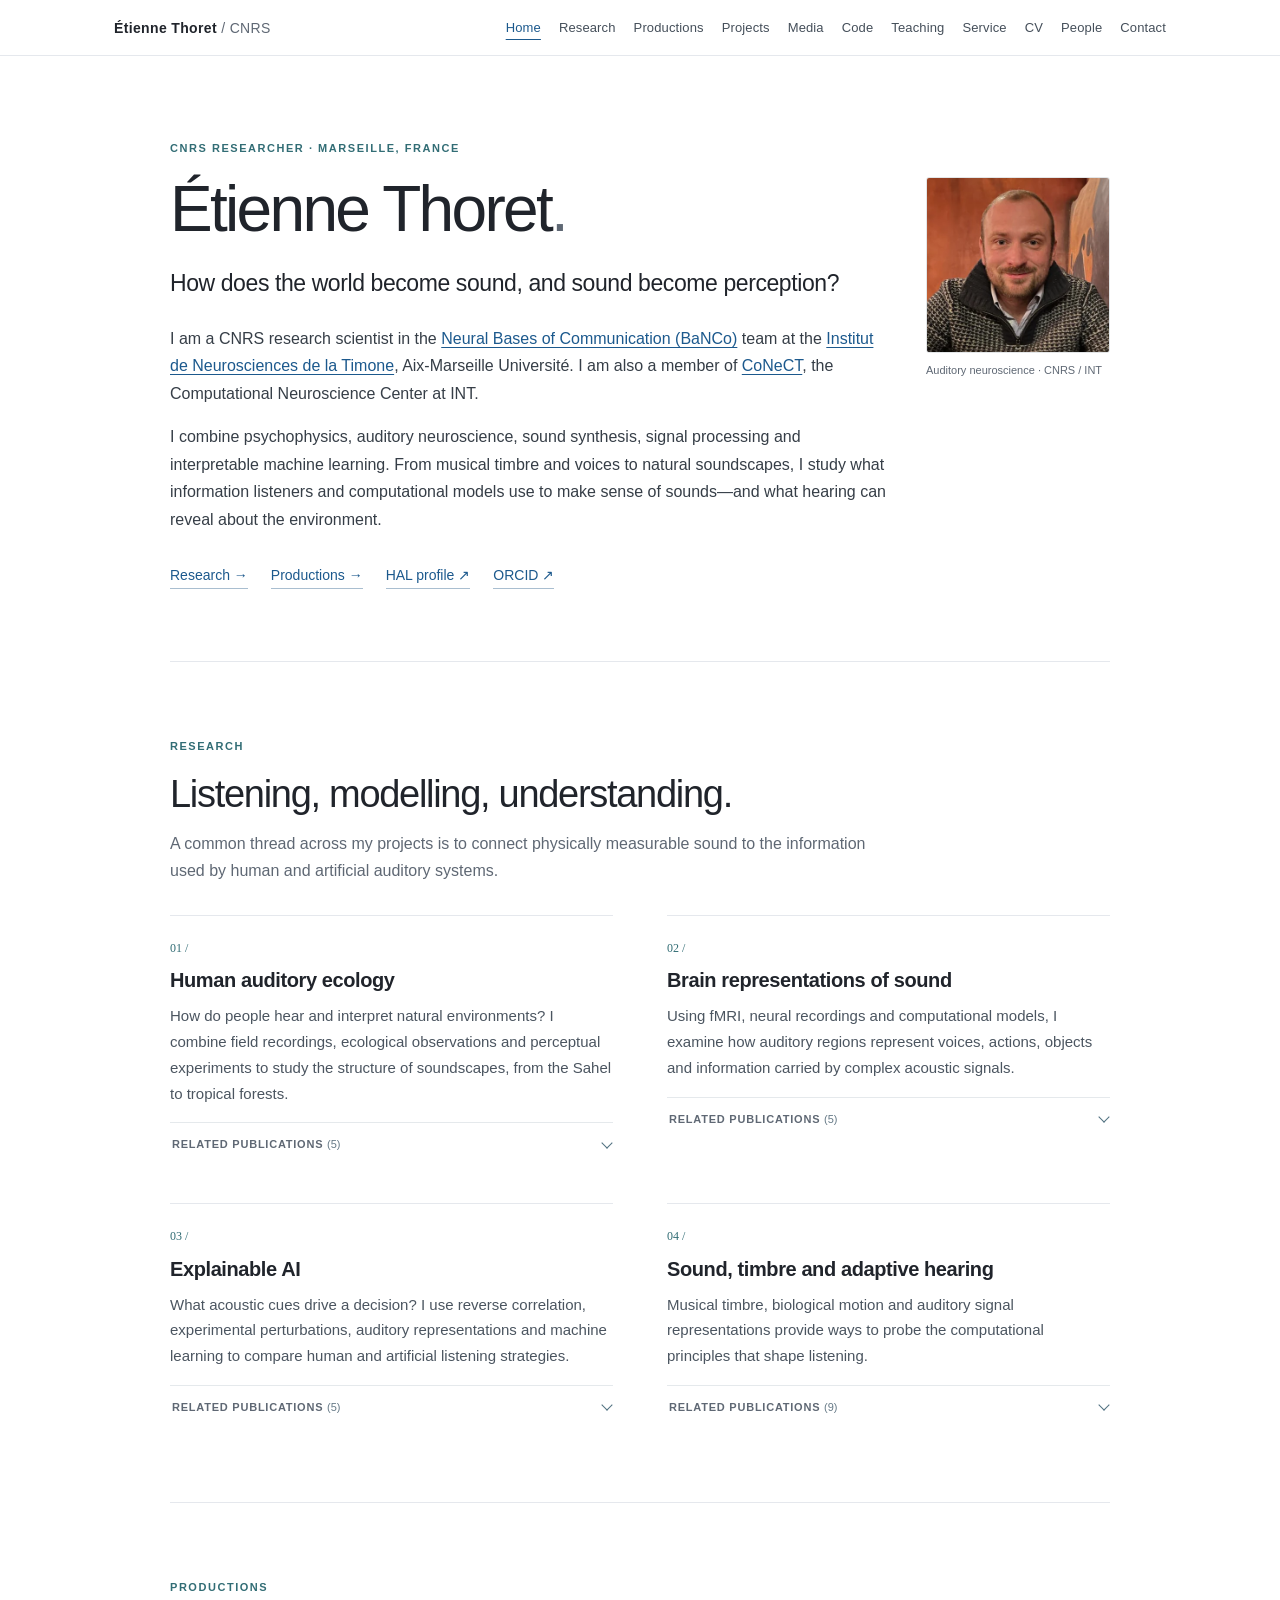
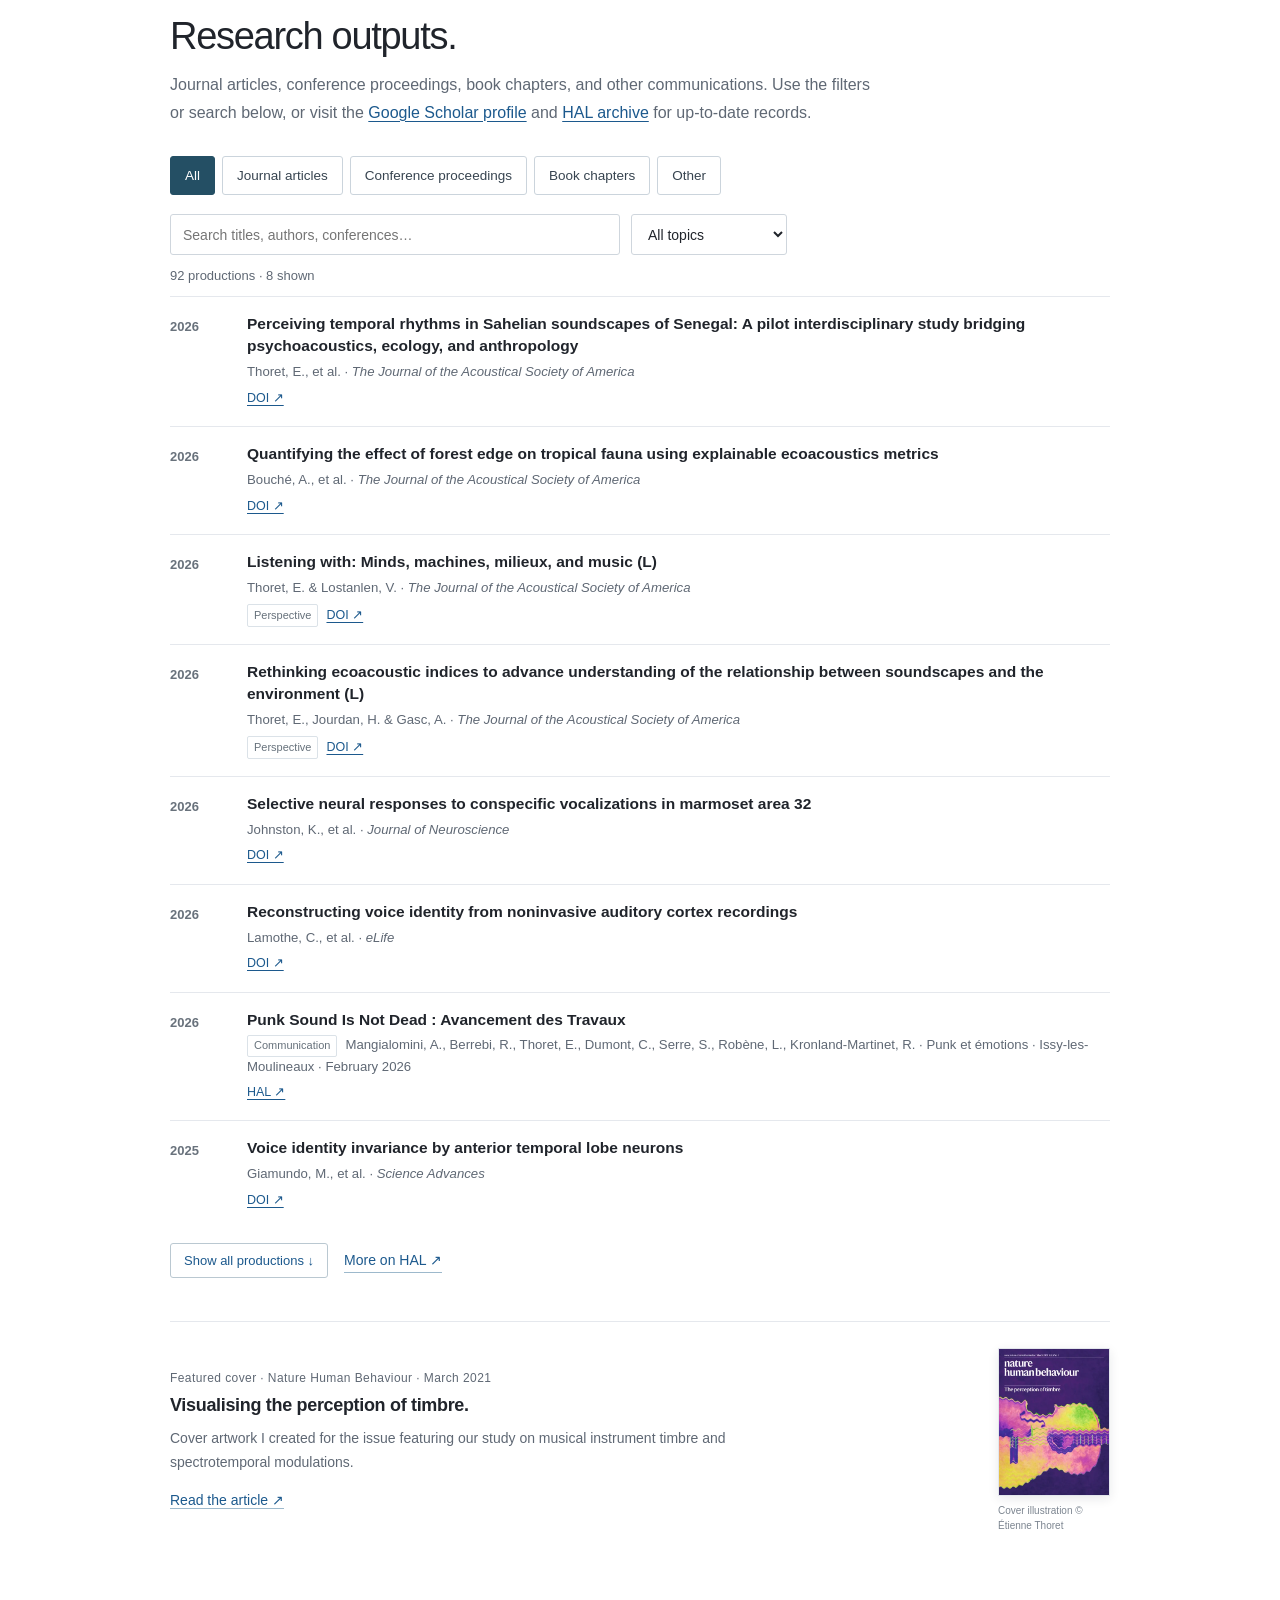
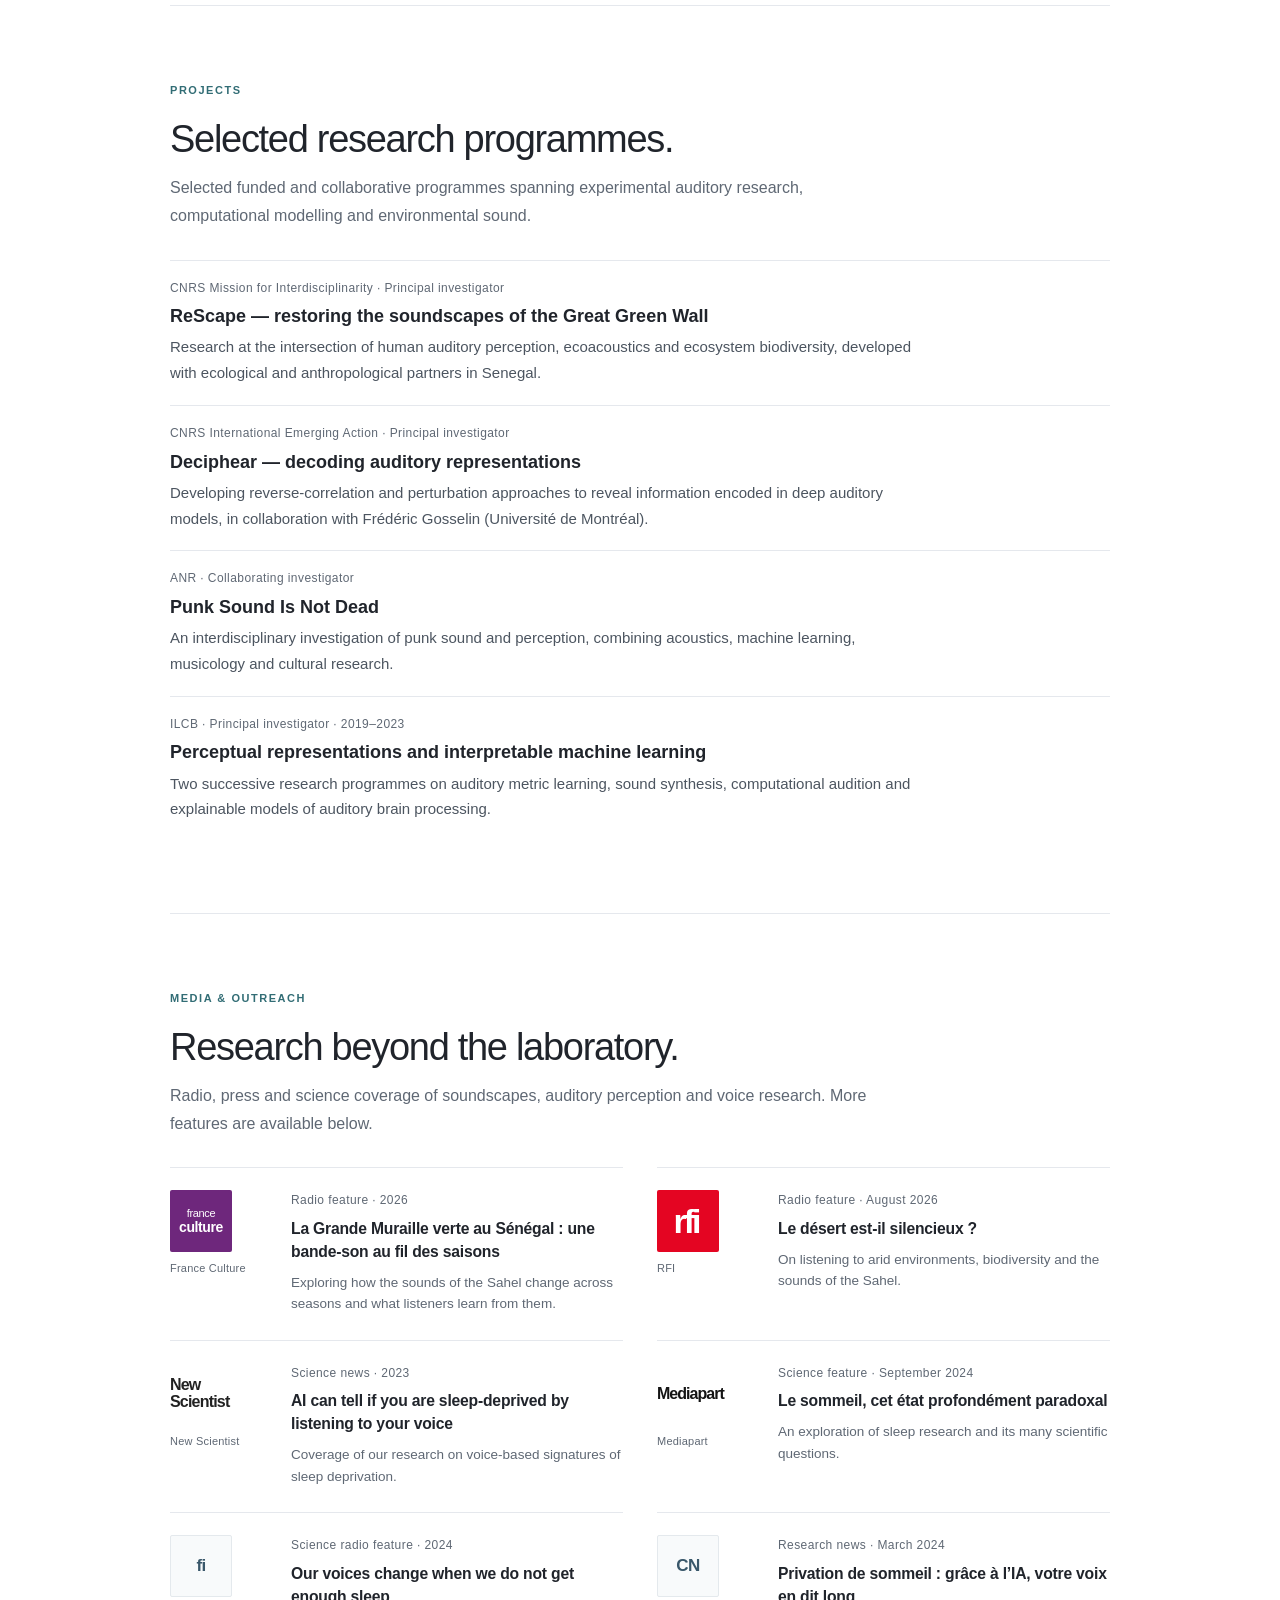
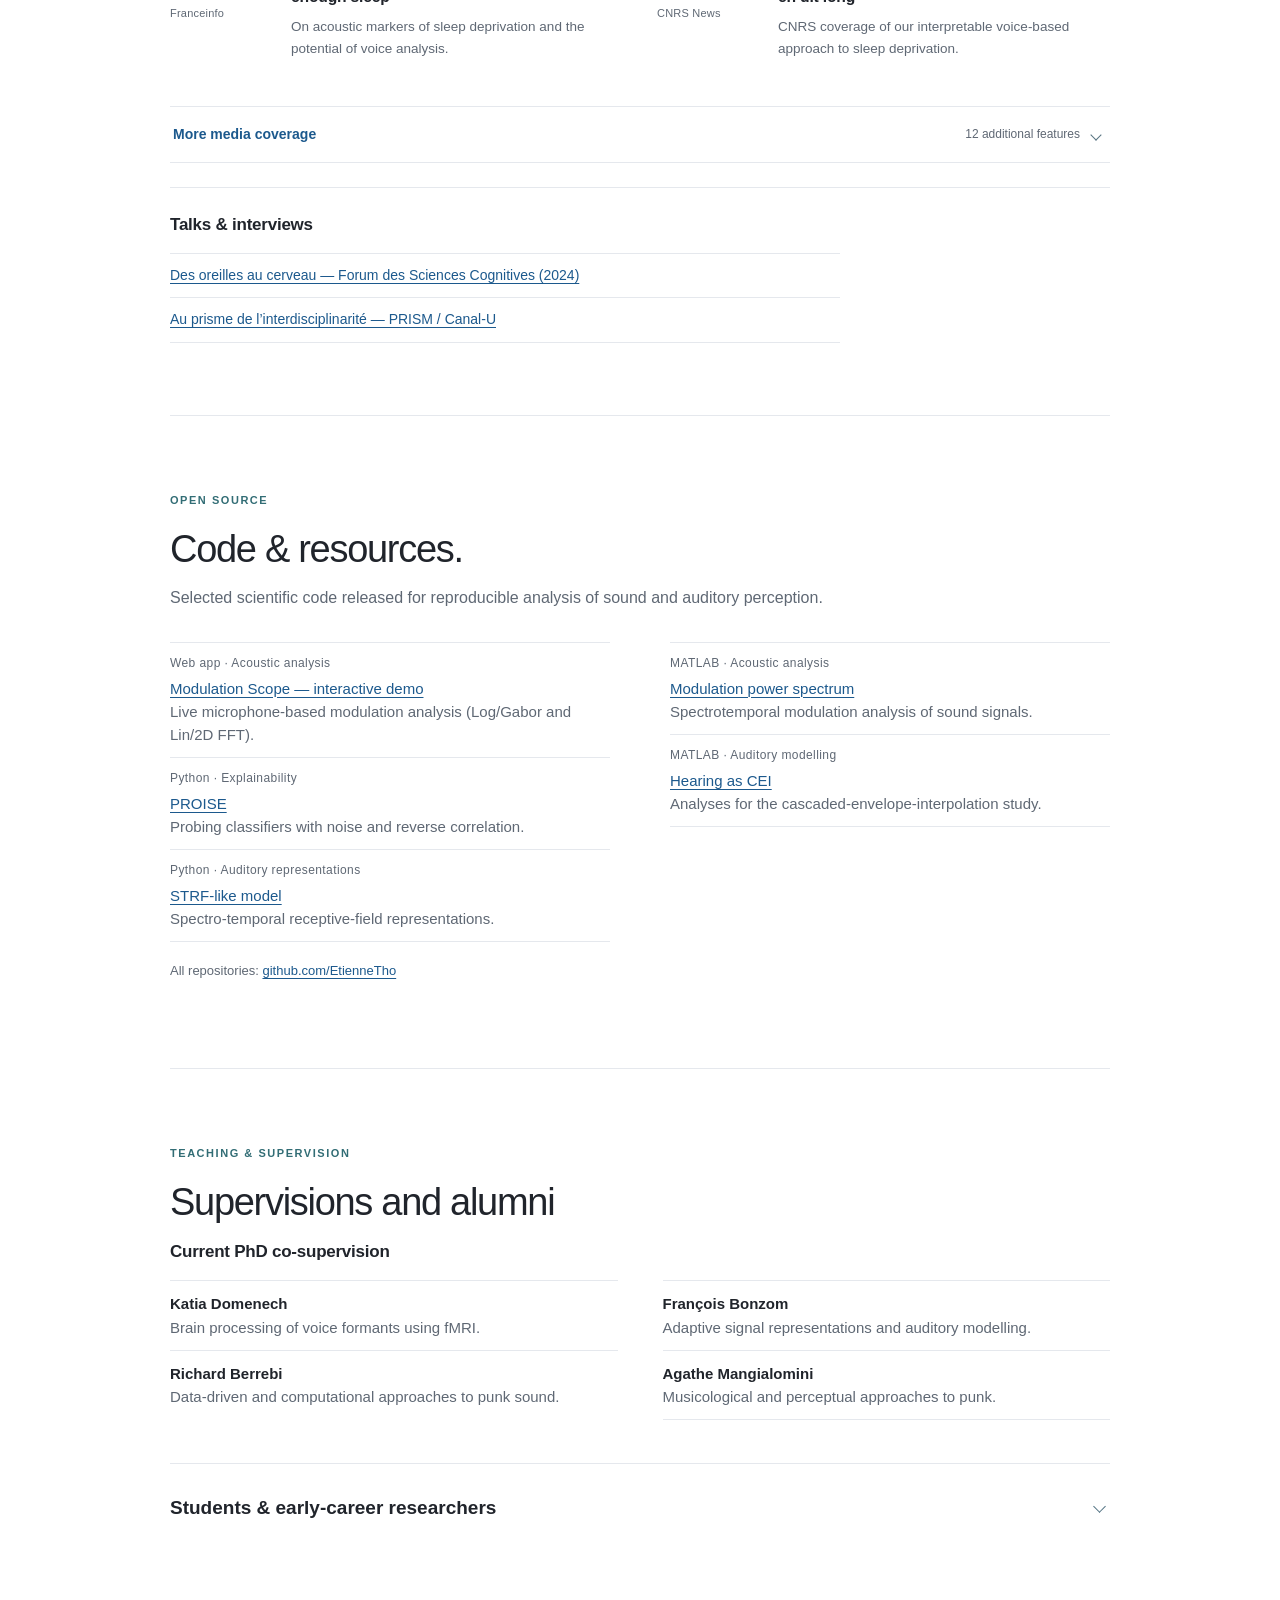
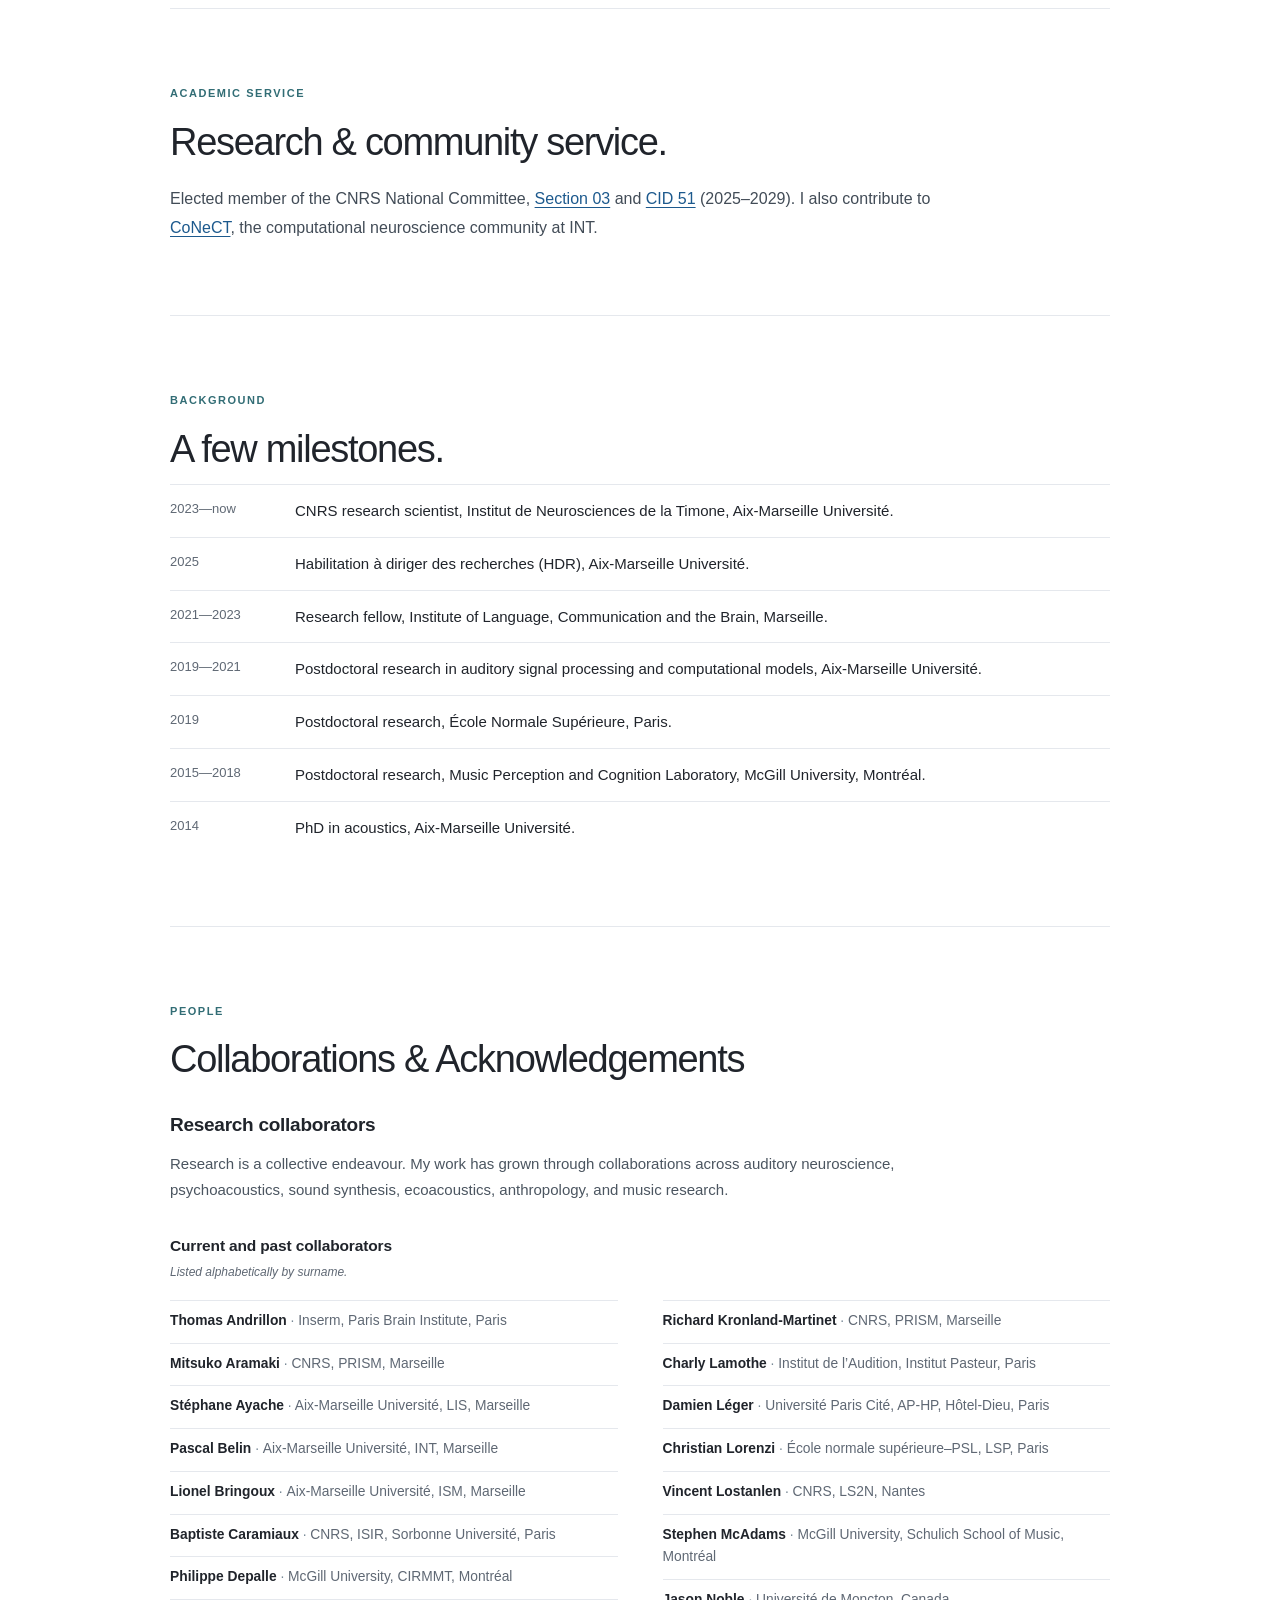
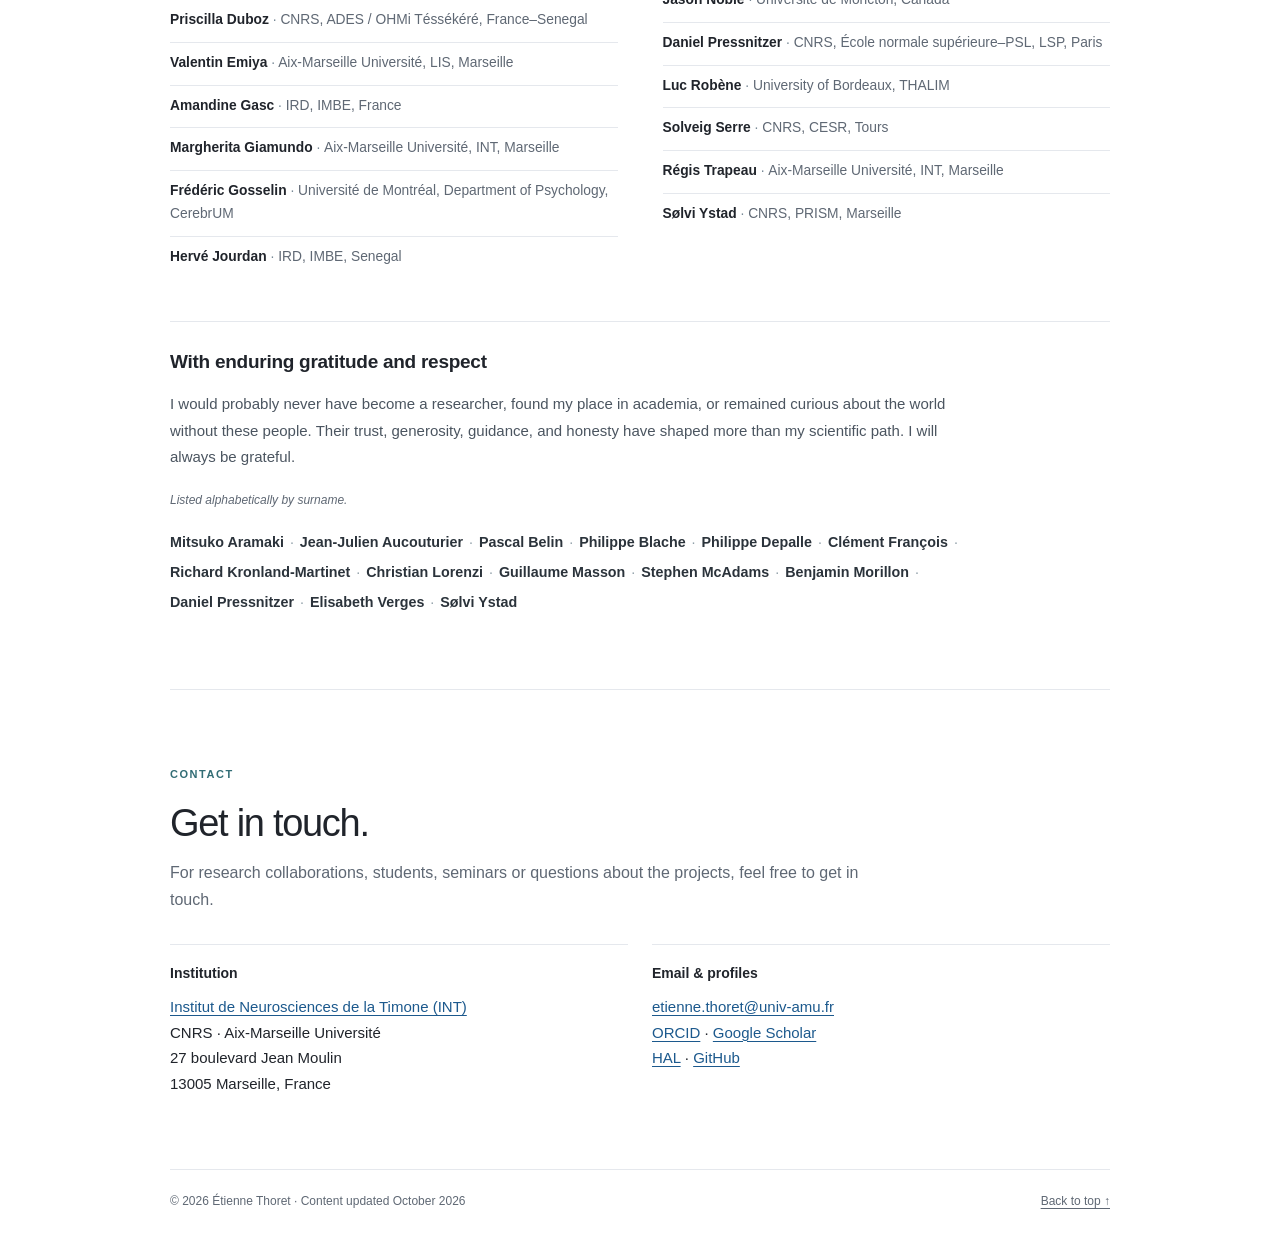
==== commit 9bcdacce: "Link Modulation Scope from homepage Code section and handle disabled localStorage" ====
--- a/index.html
+++ b/index.html
@@ -271,7 +271,7 @@
 <section aria-labelledby="software-title" class="section" id="software">
 <p class="kicker">Open source</p><h2 class="section-heading" id="software-title">Code &amp; resources.</h2>
 <p class="section-note">Selected scientific code released for reproducible analysis of sound and auditory perception.</p>
-<div class="columns"><ul class="simple-list"><li><span class="item-meta">Python · Explainability</span><a href="https://github.com/EtienneTho/proise" rel="noopener noreferrer" target="_blank">PROISE</a><br/><span class="subtle">Probing classifiers with noise and reverse correlation.</span></li><li><span class="item-meta">Python · Auditory representations</span><a href="https://github.com/EtienneTho/strf-like-model" rel="noopener noreferrer" target="_blank">STRF-like model</a><br/><span class="subtle">Spectro-temporal receptive-field representations.</span></li></ul><ul class="simple-list"><li><span class="item-meta">MATLAB · Acoustic analysis</span><a href="https://github.com/EtienneTho/modulation-power-spectrum" rel="noopener noreferrer" target="_blank">Modulation power spectrum</a><br/><span class="subtle">Spectrotemporal modulation analysis of sound signals.</span></li><li><span class="item-meta">MATLAB · Auditory modelling</span><a href="https://github.com/EtienneTho/hearing-as-cei" rel="noopener noreferrer" target="_blank">Hearing as CEI</a><br/><span class="subtle">Analyses for the cascaded-envelope-interpolation study.</span></li></ul></div>
+<div class="columns"><ul class="simple-list"><li><span class="item-meta">Web app · Acoustic analysis</span><a href="/modulationscope/">Modulation Scope — interactive demo</a><br/><span class="subtle">Live microphone-based modulation analysis (Log/Gabor and Lin/2D FFT).</span></li><li><span class="item-meta">Python · Explainability</span><a href="https://github.com/EtienneTho/proise" rel="noopener noreferrer" target="_blank">PROISE</a><br/><span class="subtle">Probing classifiers with noise and reverse correlation.</span></li><li><span class="item-meta">Python · Auditory representations</span><a href="https://github.com/EtienneTho/strf-like-model" rel="noopener noreferrer" target="_blank">STRF-like model</a><br/><span class="subtle">Spectro-temporal receptive-field representations.</span></li></ul><ul class="simple-list"><li><span class="item-meta">MATLAB · Acoustic analysis</span><a href="https://github.com/EtienneTho/modulation-power-spectrum" rel="noopener noreferrer" target="_blank">Modulation power spectrum</a><br/><span class="subtle">Spectrotemporal modulation analysis of sound signals.</span></li><li><span class="item-meta">MATLAB · Auditory modelling</span><a href="https://github.com/EtienneTho/hearing-as-cei" rel="noopener noreferrer" target="_blank">Hearing as CEI</a><br/><span class="subtle">Analyses for the cascaded-envelope-interpolation study.</span></li></ul></div>
 <p class="note" style="margin-top:18px">All repositories: <a href="https://github.com/EtienneTho" rel="noopener noreferrer" target="_blank">github.com/EtienneTho</a></p>
 </section>
 <section aria-labelledby="teaching-title" class="section" id="teaching">
